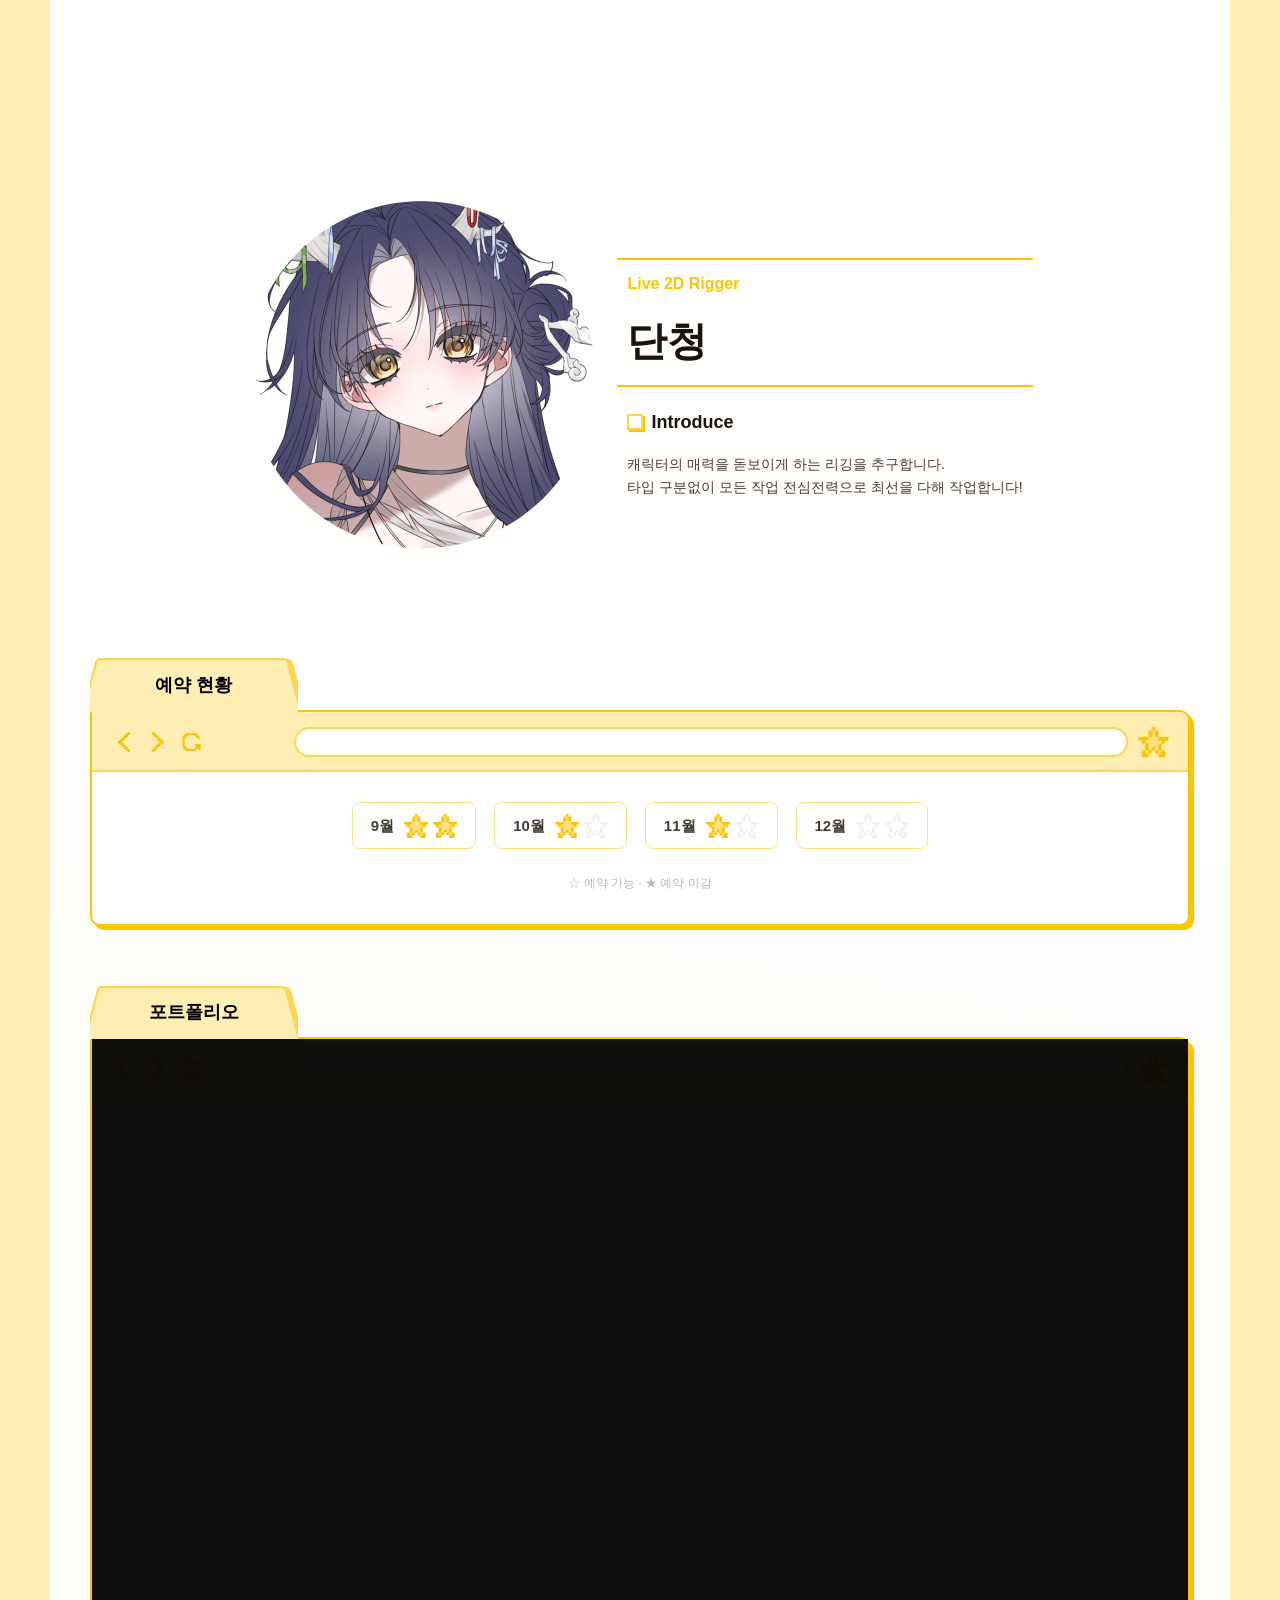
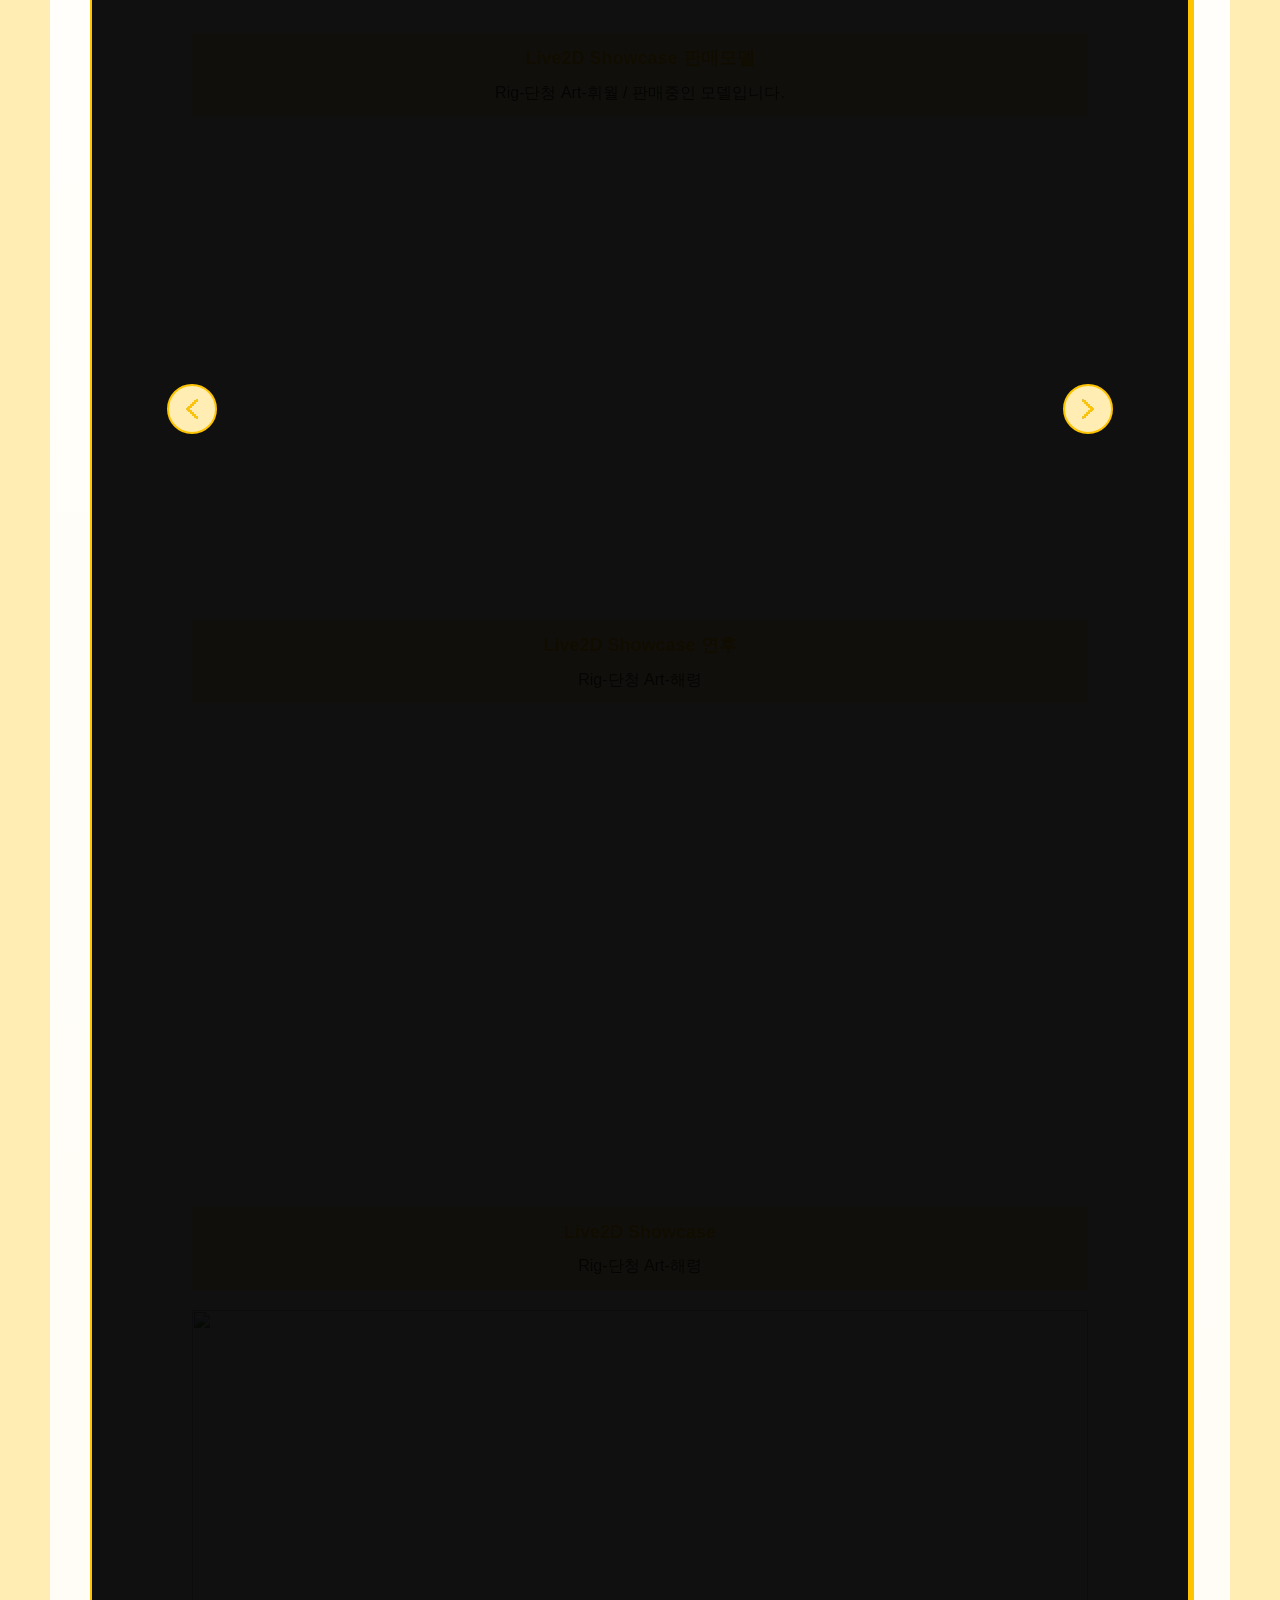
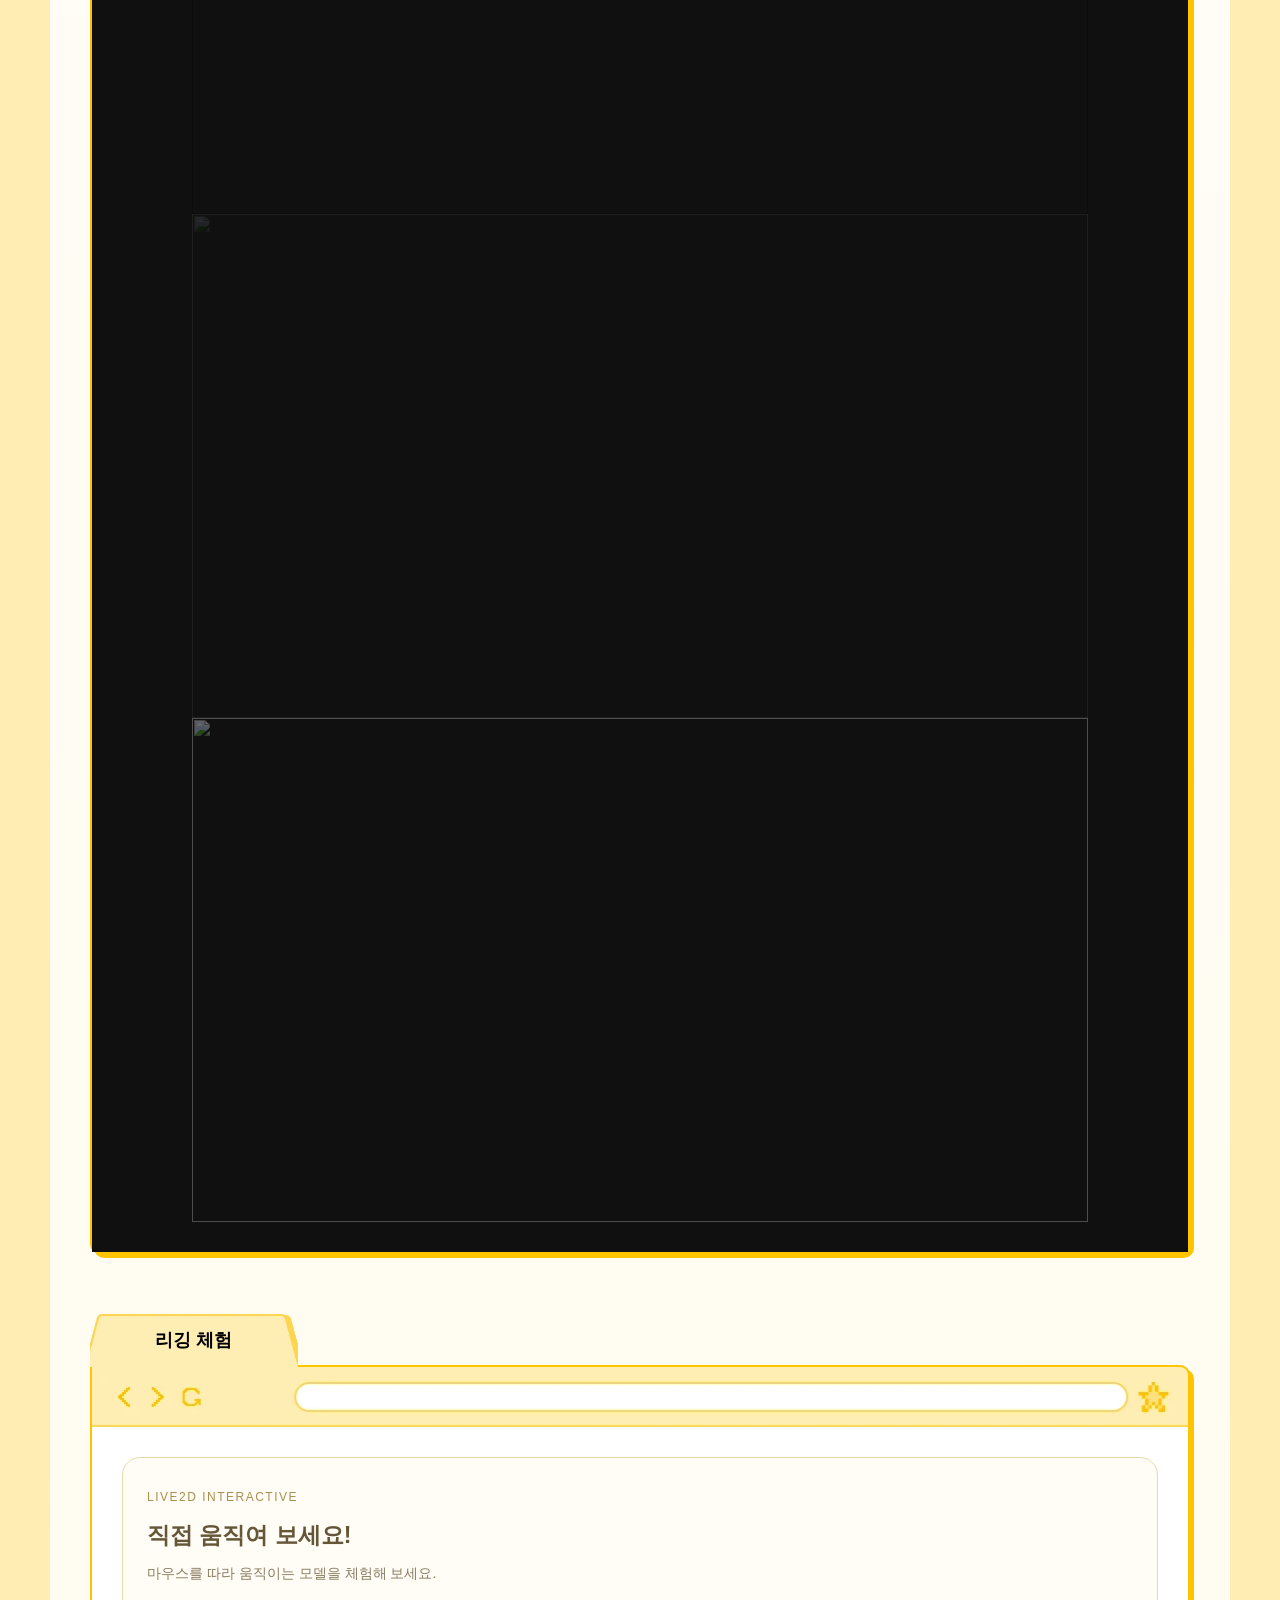
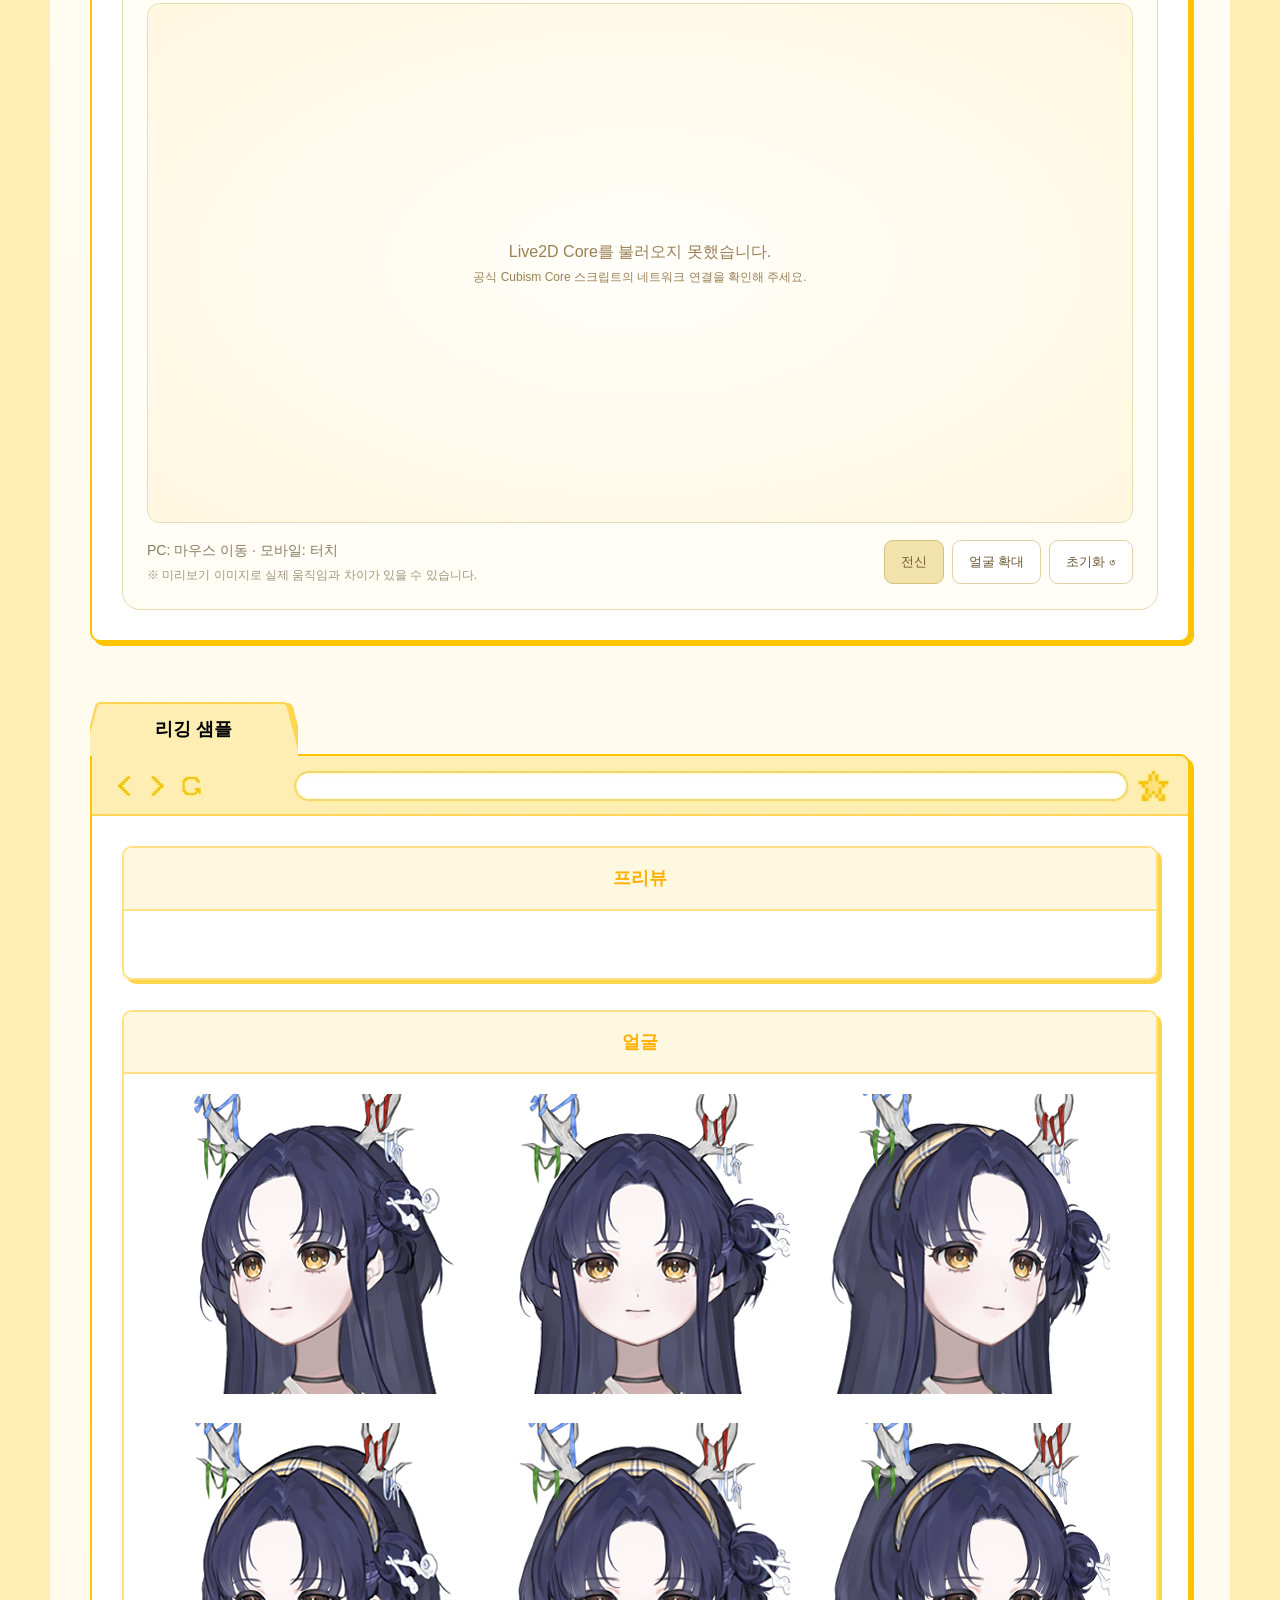
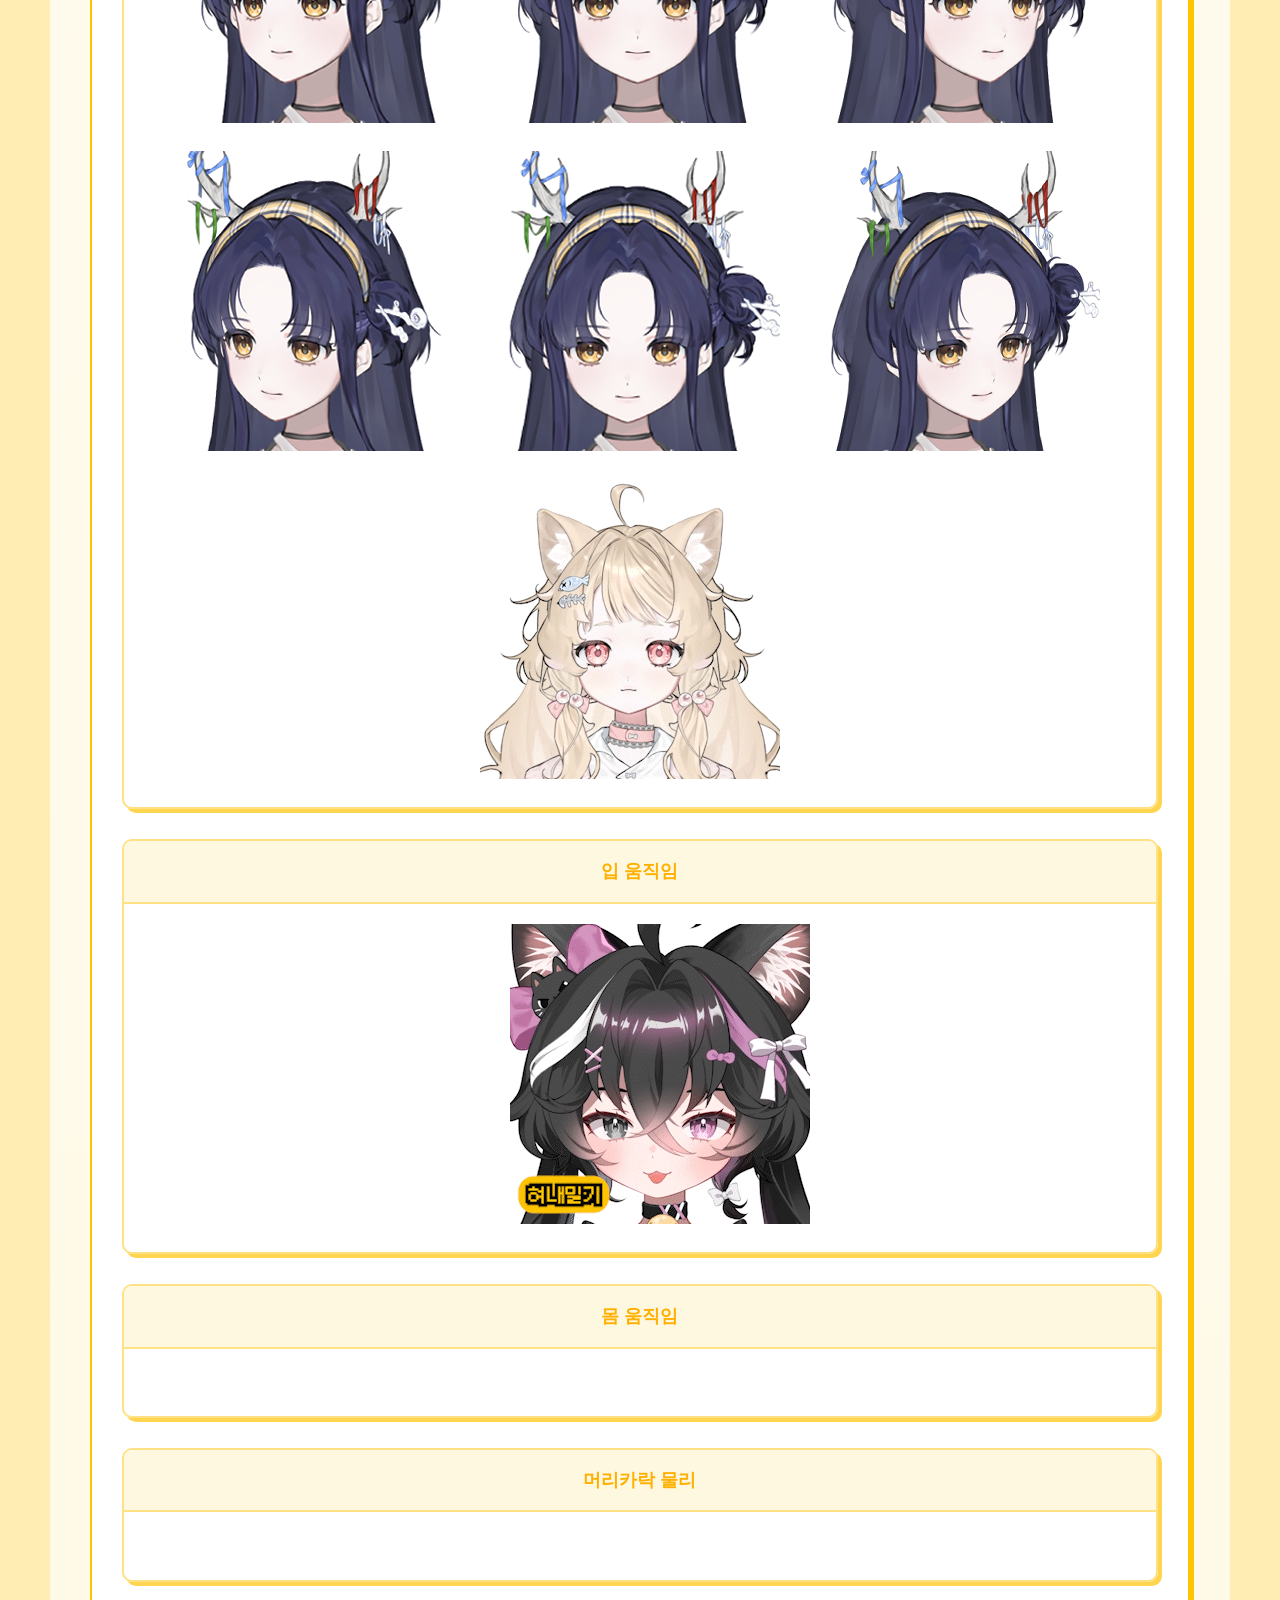
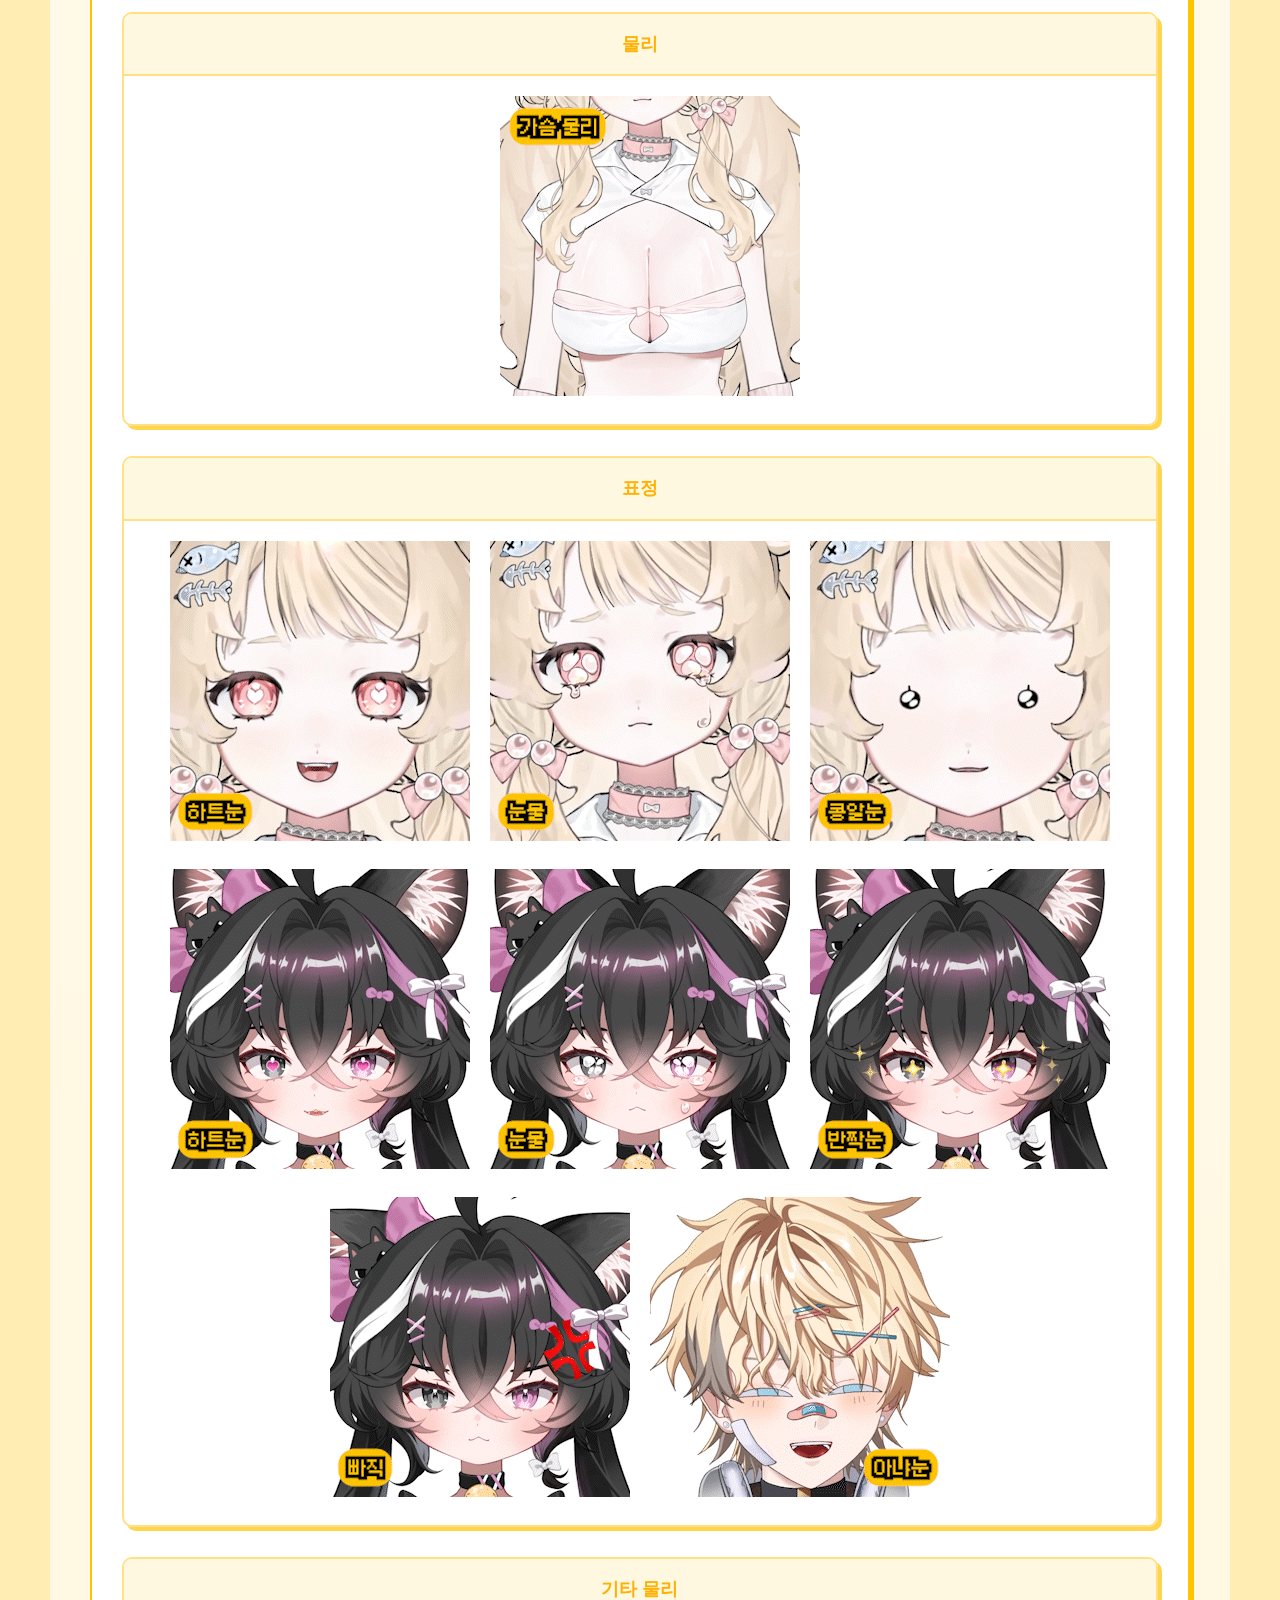
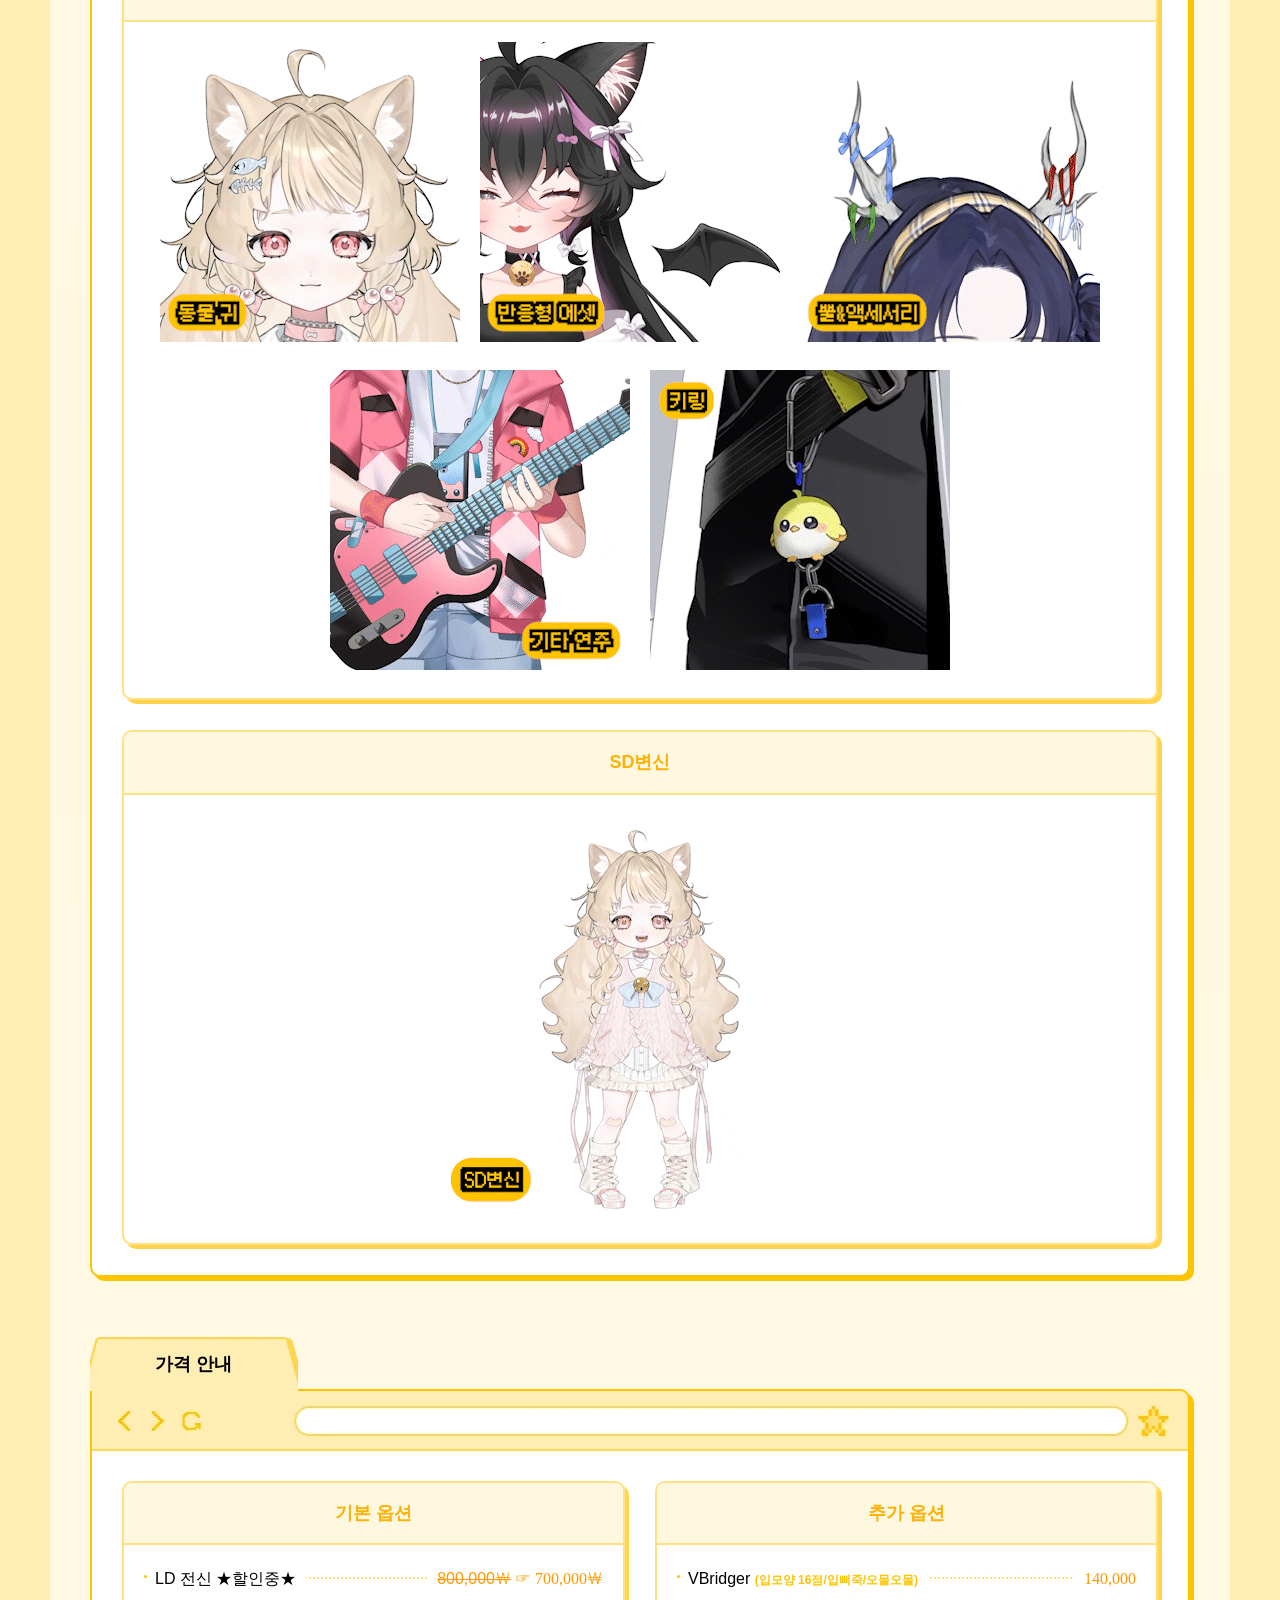
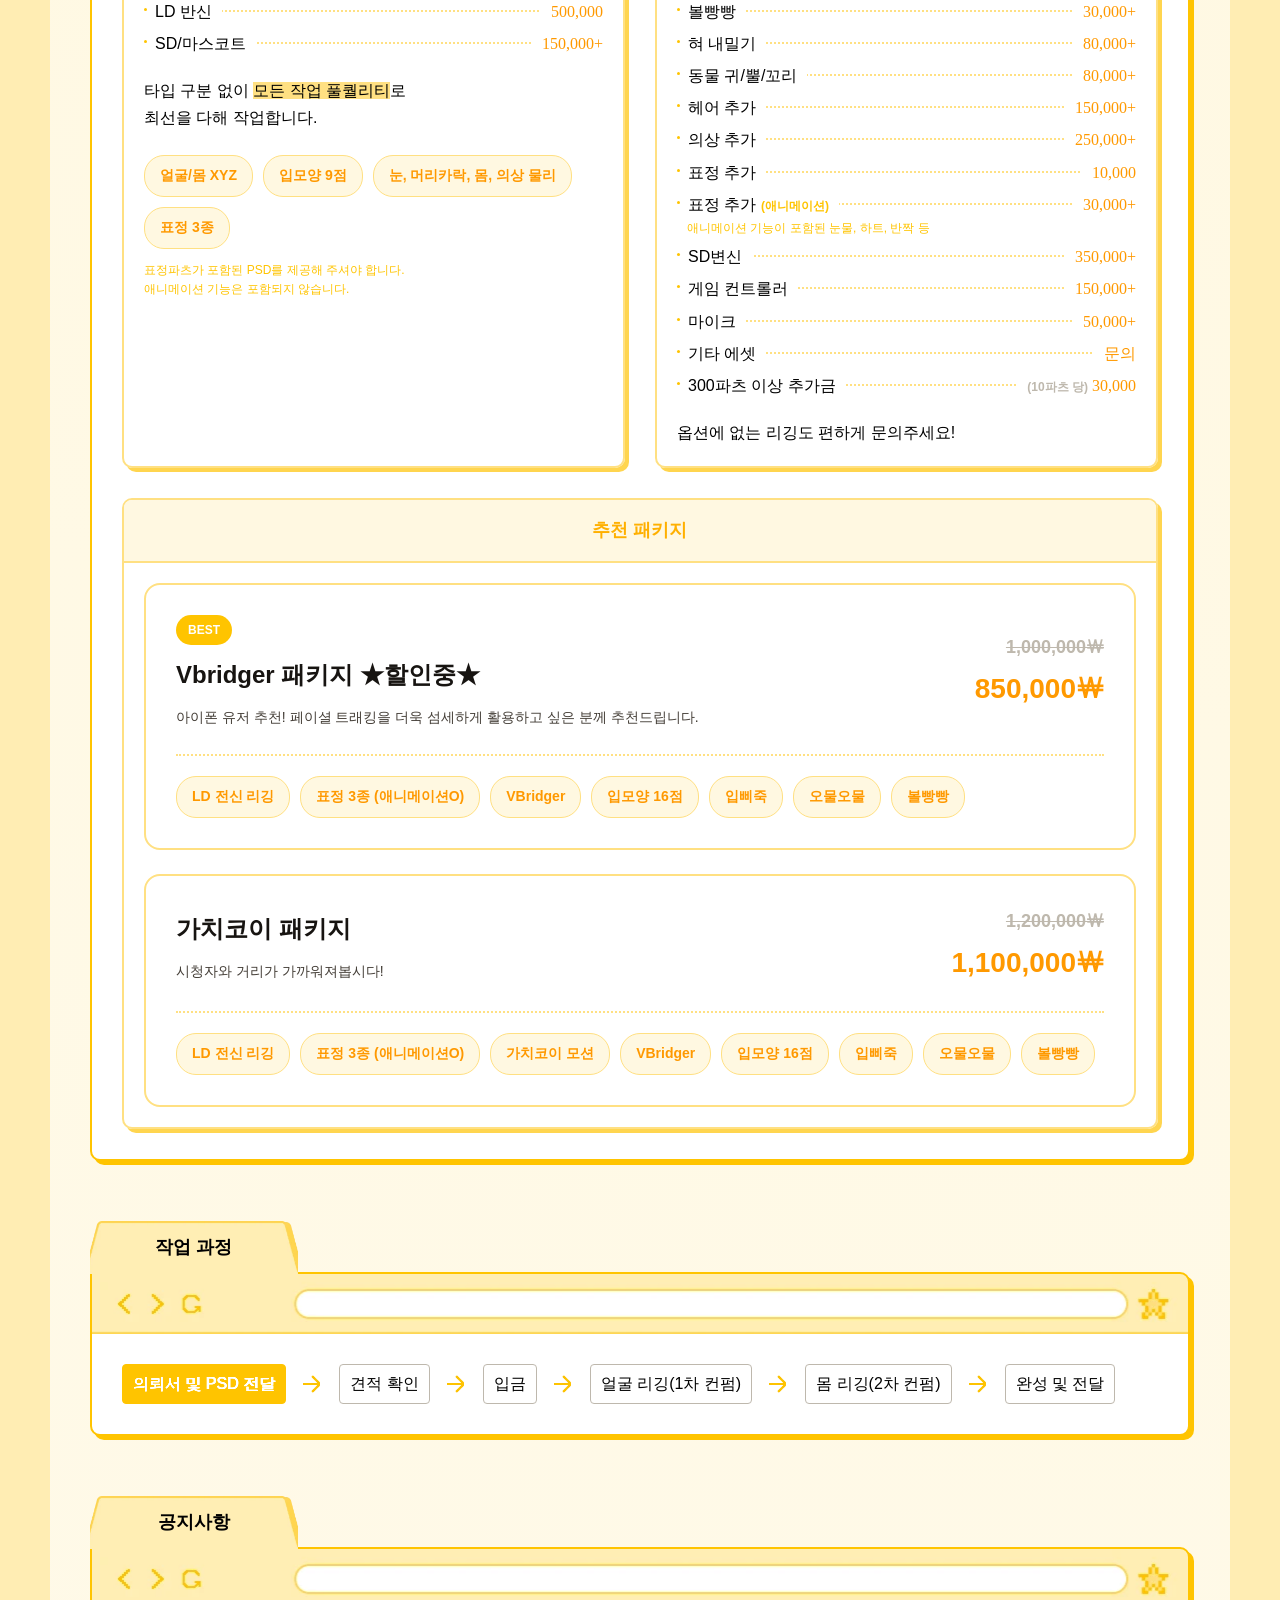
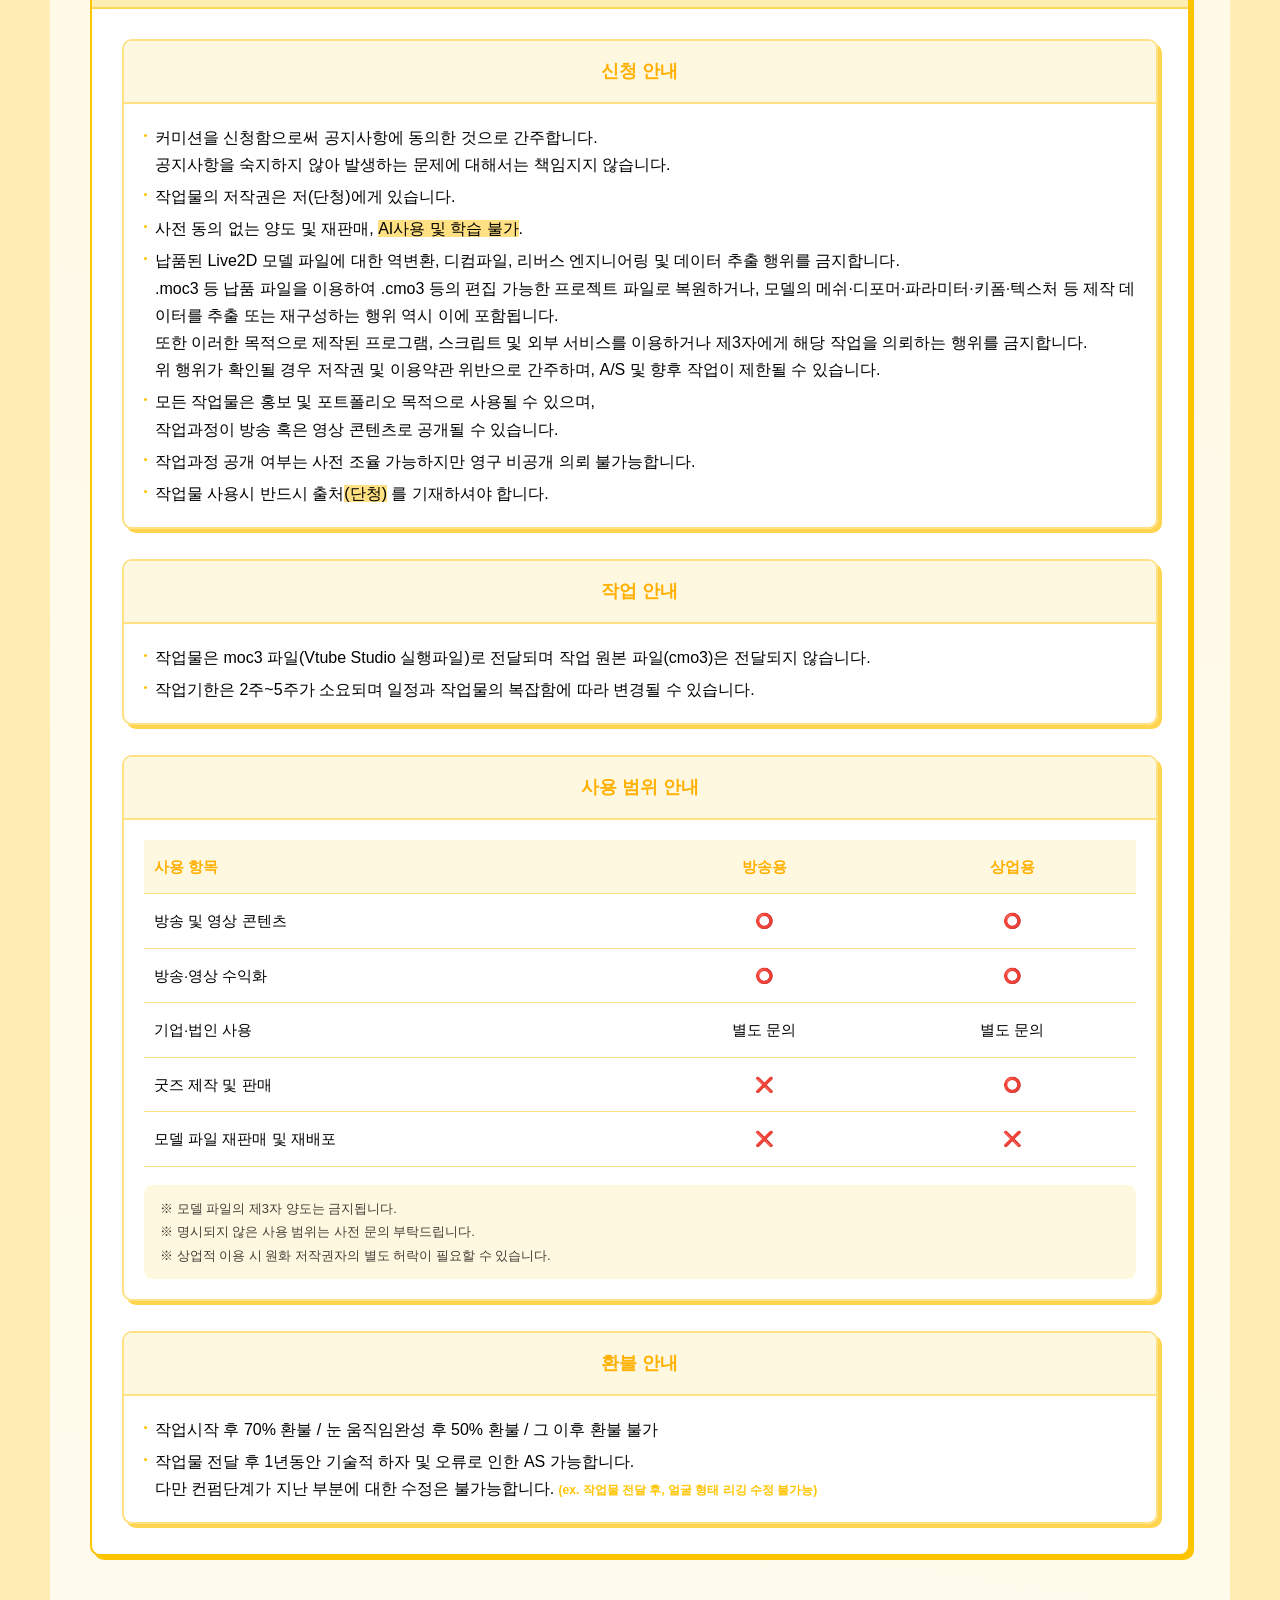
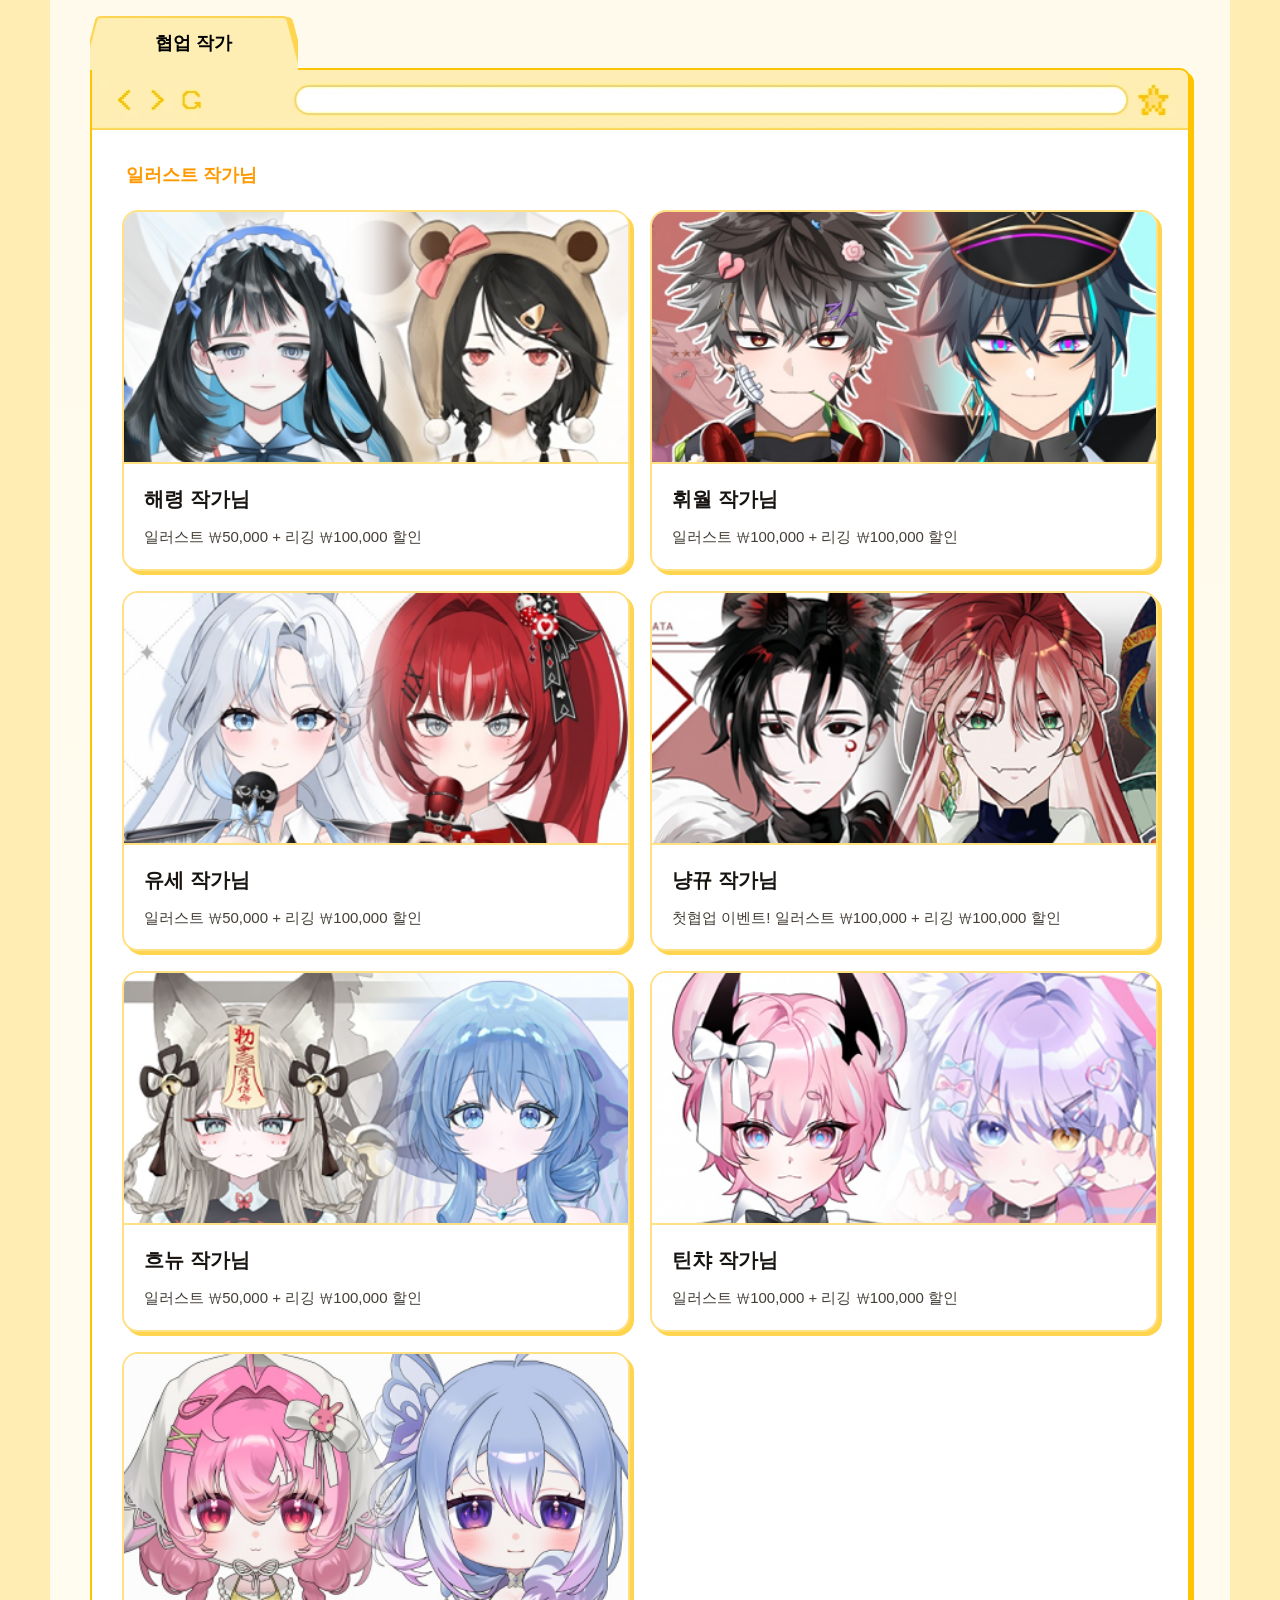
==== index.html @ bf7596fa "Update index.html" ====
<!DOCTYPE html>
<html lang="ko">
    <head>
        <meta charset="UTF-8">
        <meta name="viewport" content="width=device-width, initial-scale=1.0">
        <title>라이브 투디 리거 단청</title>
        <link rel="stylesheet" href="https://cdn.jsdelivr.net/npm/swiper@12/swiper-bundle.min.css" />
        <script src="https://cdn.jsdelivr.net/npm/swiper@12/swiper-bundle.min.js"></script>
        <link rel="stylesheet" href="https://cdn.jsdelivr.net/gh/MonadABXY/mona-font/web/monas.css">
        <style>/* http://meyerweb.com/eric/tools/css/reset/ 
   v2.0 | 20110126
   License: none (public domain)
*/

html, body, div, span, applet, object, iframe,
h1, h2, h3, h4, h5, h6, p, blockquote, pre,
a, abbr, acronym, address, big, cite, code,
del, dfn, em, img, ins, kbd, q, s, samp,
small, strike, strong, sub, sup, tt, var,
b, u, i, center,
dl, dt, dd, ol, ul, li,
fieldset, form, label, legend,
table, caption, tbody, tfoot, thead, tr, th, td,
article, aside, canvas, details, embed, 
figure, figcaption, footer, header, hgroup, 
menu, nav, output, ruby, section, summary,
time, mark, audio, video {
	margin: 0;
	padding: 0;
	border: 0;
	font-size: 100%;
	font: inherit;
	vertical-align: baseline;
}
/* HTML5 display-role reset for older browsers */
article, aside, details, figcaption, figure, 
footer, header, hgroup, menu, nav, section {
	display: block;
}
body {
	line-height: 1;
}
ol, ul {
	list-style: none;
}
blockquote, q {
	quotes: none;
}
blockquote:before, blockquote:after,
q:before, q:after {
	content: '';
	content: none;
}
table {
	border-collapse: collapse;
	border-spacing: 0;
}

a{text-decoration: none; color:initial}
@font-face {
    font-family: 'Suit-R';
    src: url('https://cdn.jsdelivr.net/gh/projectnoonnu/noonfonts_suit@1.0/SUIT-Regular.woff2') format('woff2');
    font-weight: 400;
    font-display: swap;
}
@font-face {
    font-family: 'Suit-B';
    src: url('https://cdn.jsdelivr.net/gh/projectnoonnu/noonfonts_suit@1.0/SUIT-Bold.woff2') format('woff2');
    font-weight: 600;
    font-display: swap;
}

@import url("https://cdn.jsdelivr.net/gh/MonadABXY/mona-font/web/monas.css");


body *{
    box-sizing: border-box;
    font-family: 'SUIT', sans-serif;
    line-height: 1.7;
}

:root{
    --p100: #FFF8E1;
    --p200: #FFEDB3;
    --p300: #FFE082;
    --p400: #FFD54F;
    --p500: #FFC400;
    --p600: #FFB000;
    --p700: #FF9900;
    --p800: #F57F00;
    --p900: #D96A00;
    --g100: #FAF8F4;
    --g200: #F2EFE9;
    --g300: #E0DCD4;
    --g400: #BEB8AD;
    --g500: #948D82;
    --g600: #5F5850;
    --g700: #433D36;
    --g800: #2A2622;
    --g900: #171411;
    --bk:   #000000;

    --font: 'MonaS12';
}





#cha145692{max-width:100%;}

/* 공통 */
.mona{font-family: var(--font), sans-serif;}

body{background: var(--p200);}
#container{width:1180px; max-width:100%; margin: 0 auto; background: linear-gradient(9deg,#FFFCF2 0%,  var(--p100) 40%, #fff 100%); padding: 200px 40px 60px;}

img{max-width:100%}

section{position: relative;}
section .sec_tit{position: relative; width: 208px; padding: 11.5px 0; text-align: center; background:url('./img/sec_tab_bg.webp') no-repeat center top/cover; font-size:18px; font-weight:600; z-index: 2;}
section .sec_con{position: relative; z-index: 1; background:#fff url('./img/sec_tabbar.webp') no-repeat left top/100% auto; border:2px solid var(--p500); border-radius:0 10px 10px 10px;padding: 90px 30px 30px; margin-top: -2px; box-shadow:4px 4px 0 0 var(--p500); display: flex; flex-direction: column; gap:30px}

section + section{margin-top: 60px;}

section .con_wrap{width: 100%; border-radius:10px; border:2px solid var(--p300); box-shadow:4px 4px 0 0 var(--p400); overflow: hidden;}
section .con_wrap .con_tt{padding: 15px 0; border-bottom:2px solid var(--p300); background: var(--p100); text-align: center; font-size:18px; font-weight:600; color:var(--p600)}
section .con_wrap .con{padding: 20px;}

.dot_li li + li{margin-top: 5px;}
.dot_li li .txt{position: relative; padding-left: 11px;}
.dot_li li .txt:after{content:''; position: absolute; left: 0; top: 10px; width: 3px; height: 3px; background: var(--p500); border-radius:50%}
.price_li li{position: relative; display: flex; justify-content: space-between; flex-wrap:wrap;}
.price_li li:before{content:''; position: absolute; left: 0; right: 0; top: 12px; border-top:2px dotted var(--p300); z-index: -1;}
.price_li li p{background: #fff; font-size:16px;}
.price_li li p b{font-size:12px; color:var(--p500); font-weight:600;}
.price_li li p.txt{padding-right: 10px; }
.price_li li p.num{padding-left: 10px; color:var(--p700); font-family:'SUIT-B'}
.price_li li p.num span{color:var(--g400); font-size:12px; font-weight:600}
p a{color:var(--p500); font-weight:600; text-decoration: underline;}
b{color:var(--p500); font-weight:600}
em{background: var(--p300);}
.caption{display: block; width: 100%; padding: 0 10px; font-size:12px; color:var(--p500);}

br.mo{display: none;}

/* 섹션별 */

.profile{display: flex; justify-content: center; align-items: center; gap:20px; }
.profile .txt_sec .info{border:2px solid var(--p500); border-width:2px 0; padding: 10px;}
.profile .txt_sec .info .job{font-size:16px; font-weight:600; color:var(--p500)}
.profile .txt_sec .info .name{font-size:40px; color:var(--g900); font-weight:600; margin-top: 10px;}
.profile .txt_sec .intro{margin-top: 20px; padding: 0 10px;}
.profile .txt_sec .intro .tit{position: relative; padding-left: 24px; font-size:18px; color:var(--g900); font-weight:600}
.profile .txt_sec .intro .tit:before{content:''; position: absolute; left: 0; top: 50%; transform:translateY(-50%); width: 12px; height: 12px; border:2px solid var(--p400); box-shadow: 2px 2px 0 0 var(--p500);}
.profile .txt_sec .intro p{margin-top: 15px; font-size:14px; color:var(--g700)}

.reservation{margin-top: 100px;}

.portfolio .sec_con{padding: 90px 100px 30px; gap:20px}
.portfolio .swiper{width: 100%;}
.portfolio .video{position: relative; width: 100%; height:0; padding-bottom: 56.25%; overflow: hidden;}
.portfolio .video iframe{position: absolute; left: 0; top: 0; width: 100%; height: 100%;}
.portfolio .sl_portfolio{position: relative; overflow: visible;}
.portfolio .sl_portfolio .swiper-slide{width: 100%; display: flex; flex-direction: column;height: auto;}
.portfolio .sl_portfolio .desc{padding: 10px 0; text-align: center; background: var(--p200);}
.portfolio .sl_portfolio .desc .tit{font-size:18px; color:var(--p500); font-weight:600; text-align: center;}
.portfolio .sl_portfolio .desc p{margin-top: 5px; color:var(--g700); text-align: center;}
.portfolio .sl_portfolio .btn{position: absolute; left: -25px; right: -25px; top: 50%; transform:translateY(-50%); display: flex; justify-content: space-between; z-index: 2;}
.portfolio .sl_portfolio .btn button{display: block; width: 50px; height: 50px; border-radius:50%; border:2px solid var(--p500); background: var(--p200) url('./img/arr_next.webp') no-repeat center center; cursor:pointer}
.portfolio .sl_portfolio .btn button.prev{background-image:url('./img/arr_prev.webp')}
.portfolio .sl_portfolio_thumb .swiper-slide .video img{position: absolute; top: 0; left: 0; width: 100%; height: 100%; object-fit: cover;}
.portfolio .sl_portfolio_thumb .swiper-slide:after{content:''; position: absolute; left: 0; top: 0; right: 0; bottom: 0; background: rgba(0,0,0,.6);}
.portfolio .sl_portfolio_thumb .swiper-slide-thumb-active{border:2px solid var(--p600)}
.portfolio .sl_portfolio_thumb .swiper-slide-thumb-active:after{background: none;}
.portfolio .sl_portfolio_thumb .desc{display: none;}

.sample .sample_li{display: flex; justify-content: center; align-items: center; gap:20px; flex-wrap:wrap;}

.price .sec_con{flex-direction: row;}
.price .desc{margin-top: 20px;}
.price .compose{margin-top: 30px;}

.process{}
.process .process_li{display: flex; gap: 20px 53px; flex-wrap:wrap}
.process .process_li li{position: relative; padding: 5px 10px; border:1px solid var(--g400); border-radius:4px; font-size:16px; transition:.3s}
.process .process_li li:before{content:''; position: absolute; left: calc(100% + 18px); top: 50%; transform:translateY(-50%); width: 17px; height: 17px; background:url('./img/arr_line.webp') no-repeat center center/cover}
.process .process_li li:last-child:before{display: none;}
.process .process_li li.on{background: var(--p500); border-color:var(--p500); color:#fff;  text-shadow: 0.3px 0.3px 0 #fff,     -0.3px -0.3px 0 #fff,     0.3px -0.3px 0 #fff,     -0.3px 0.3px 0 #fff;}

.notice b{font-size:12px;}


.request .con_wrap{padding: 40px;}
.request .con_wrap .request_txt{font-size: 18px; color:var(--g700); white-space: pre;}
.request .con_wrap .btn_copy{margin: 50px auto 0; display: flex; justify-content: center; align-items: center; padding: 15px 60px; background: var(--p600); color:#fff; font-size:18px; font-weight:600; border:2px solid var(--p300); border-radius:8px; cursor:pointer}


nav{background: var(--p500); position: fixed; top: 0; left: 0; right: 0; z-index: 5;}
nav .nav_li{display: flex; justify-content: center; gap:40px;}
nav .nav_li li.on button{color:#fff}
nav .nav_li li button{border:none; background: none; font-size:18px; font-weight:600; color:var(--p300); line-height: 60px; cursor:pointer; padding: 0;}

/* =========================================================
   추가 커스텀
   ========================================================= */

/* 가격 안내: 위 2칸 + 아래 추천 패키지 전체폭 */
.price .sec_con{
    flex-wrap:wrap;
}
.price .sec_con > .con_wrap{
    flex:1 1 calc(50% - 15px);
    min-width:0;
}
.price .sec_con > .package_full{
    flex:0 0 100%;
    width:100%;
}

/* 추천 패키지 */
.package_full .package_special{
    padding:30px;
}
.package_head{
    display:flex;
    align-items:center;
    justify-content:space-between;
    gap:30px;
}
.package_info{
    min-width:0;
}
.package_badge{
    display:inline-block;
    padding:5px 12px;
    margin-bottom:10px;
    background:var(--p500);
    color:#fff;
    border-radius:20px;
    font-size:12px;
    font-weight:600;
}
.package_name{
    color:var(--g900);
    font-size:24px;
    font-weight:600;
}
.package_copy{
    margin-top:10px;
    color:var(--g700);
    font-size:14px;
}
.package_price{
    flex-shrink:0;
    text-align:right;
}
.package_price del{
    display:block;
    color:var(--g400);
    font-size:18px;
    font-weight:600;
}
.package_price strong{
    display:block;
    margin-top:3px;
    color:var(--p700);
    font-size:28px;
    font-weight:600;
}
.package_price span{
    display:inline-block;
    margin-top:7px;
    padding:4px 9px;
    background:var(--p300);
    color:var(--p700);
    font-size:12px;
    font-weight:600;
}
.package_tags{
    display:flex;
    gap:10px;
    flex-wrap:wrap;
    margin-top:24px;
    padding-top:20px;
    border-top:2px dotted var(--p300);
}
.package_tags li{
    padding:8px 15px;
    border:1px solid var(--p300);
    border-radius:20px;
    background:var(--p100);
    color:var(--p700);
    font-size:14px;
    font-weight:600;
}

/* LD 전신 오픈 할인 */
.price_li li.fullbody_sale{
    align-items:center;
}
.price_li li.fullbody_sale:before{
    top:50%;
}
.fullbody_sale_price{
    position:relative;
    z-index:1;
    display:flex;
    align-items:center;
    gap:10px;
    padding-left:10px;
    background:#fff;
}
.fullbody_sale_price del,
.fullbody_sale_price strong{
    font-size:16px;
    font-family:'SUIT-B';
    font-weight:normal;
}
.fullbody_sale_price del{
    color:var(--g400);
}
.fullbody_sale_price strong{
    color:var(--p700);
}
.fullbody_sale_badge{
    display:inline-block;
    margin-left:6px;
    padding:4px 9px;
    background:var(--p300);
    color:var(--p700);
    font-size:12px;
    font-weight:600;
    line-height:1.2;
    vertical-align:middle;
}

/* 기본 옵션 구성 태그 */
.base_tags{
    display:flex;
    flex-wrap:wrap;
    gap:10px;
    margin-top:24px;
}
.base_tags li{
    padding:8px 15px;
    border:1px solid var(--p300);
    border-radius:20px;
    background:var(--p100);
    color:var(--p700);
    font-size:14px;
    font-weight:600;
}
.base_caption{
    margin-top:12px;
    color:var(--p500);
    font-size:12px;
    line-height:1.6;
}

/* 예약 현황 */
.reservation .sec_con{
    align-items:center;
    justify-content:center;
    gap:24px;
}

/* 월별 예약 슬롯 */
.reserve_slots{
    display:flex;
    justify-content:center;
    gap:18px;
    flex-wrap:wrap;
}
.reserve_slots li{
    display:flex;
    align-items:center;
    gap:10px;
    padding:10px 18px;
    border:1px solid var(--p300);
    border-radius:8px;
    background:#fff;
}
.reserve_slots .month{
    color:var(--g700);
    font-size:15px;
    font-weight:600;
}
.reserve_slots .star_wrap{
    display:flex;
    gap:5px;
}
.reserve_slots .star{
    display:block;
    width:24px;
    height:24px;
    background:url('./img/star.webp') no-repeat center center/cover;
}
.reserve_slots .star.fill{
    background-image:url('./img/star_fill.webp');
}
.reserve_caption{
    color:var(--g400);
    font-size:12px;
    text-align:center;
}
.reserve_simple{
    width:100%;
    display:flex;
    justify-content:center;
    align-items:center;
}
.reserve_period{
    box-sizing:border-box;
    width:70%;
    margin:0 auto;
    padding:16px 20px;
    text-align:center;
    border:1px solid var(--p300);
    border-radius:8px;
    background:var(--p100);
    color:var(--g700);
    font-size:15px;
    font-weight:600;
}

/* 협업 작가: 2열 배너 카드 */
.partner .sec_con{
    gap:20px;
}
.partner_intro{
    padding:0 4px;
}
.partner_intro h4{
    color:var(--p700);
    font-size:18px;
    font-weight:600;
}
.partner_card_grid{
    display:grid;
    grid-template-columns:repeat(2,minmax(0,1fr));
    gap:20px;
}
.partner_card{
    overflow:hidden;
    border:2px solid var(--p300);
    border-radius:16px;
    background:#fff;
    box-shadow:4px 4px 0 0 var(--p400);
}
.partner_card a{
    display:block;
    width:100%;
    height:100%;
    color:inherit;
    text-decoration:none;
}
.partner_banner{
    width:100%;
    aspect-ratio:2 / 1;
    overflow:hidden;
    background:var(--p100);
    border-bottom:2px solid var(--p300);
}
.partner_banner img{
    width:100%;
    height:100%;
    object-fit:cover;
}
.partner_card_body{
    padding:18px 20px 20px;
}
.partner_name{
    margin-bottom:10px;
    color:var(--g900);
    font-size:20px;
    font-weight:600;
}
.partner_card_body p:not(.partner_name){
    margin-top:4px;
    color:var(--g700);
    font-size:15px;
    line-height:1.5;
}


@media(max-width:780px){
    body{background: #fff}
    #container{padding: 32.769vw 3.846vw 12.256vw;}

    section .sec_tit{width: 31.795vw; padding: 3.179vw 0; background:url('./img/sec_tab_bg_m.webp') no-repeat center bottom/100% auto; font-size:3.177vw; }
    section .sec_con{background:#fff url('./img/sec_tabbar_m.webp') no-repeat left top/100% auto; border:1px solid var(--p500); border-radius:0 2.564vw 2.564vw 2.564vw;padding: 18.41vw 2.564vw 3.564vw; margin-top: -0.256vw; box-shadow:0.769vw 0.769vw 0 0 var(--p500); gap:7.128vw}
    
    section + section{margin-top: 10.256vw;}

    section .con_wrap{width: 100%; border-radius:2.564vw; border:1px solid var(--p300); box-shadow:0.513vw 0.513vw 0 0 var(--p400); overflow: hidden;}
    section .con_wrap .con_tt{padding: 4.051vw 0; border-bottom:1px solid var(--p300); background: var(--p100); text-align: center; font-size:3.577vw; font-weight:600; color:var(--p600)}
    section .con_wrap .con{padding: 4.564vw 2.564vw ;}

    .dot_li li + li{margin-top: 2.551vw;}
    .dot_li li .txt{position: relative; padding-left: 2.821vw; font-size:3.077vw;}
    .dot_li li .txt:after{top: 1.282vw; width: 0.769vw; height: 0.769vw; }
    .price_li li:before{top: 1.538vw;}
    .price_li li p{font-size:3.077vw;}
    .price_li li p b{font-size:2.564vw; }
    .price_li li p.txt{padding-right: 2.564vw; }
    .price_li li p.num{padding-left: 2.564vw; }
    .price_li li p.num span{font-size:2.051vw;}
    .caption{padding: 0 2.564vw; font-size:2.564vw;}

    br.mo{display: block;}


        
    /* 섹션별 */

    .profile{flex-direction: column; gap:5.128vw; }
    .profile .sec_con{padding: 16.41vw 0 7.692vw;}
    .profile .txt_sec .info{padding: 2.564vw 0; text-align: center;}
    .profile .txt_sec .info .job{font-size:4.103vw; font-weight:600; color:var(--p500)}
    .profile .txt_sec .info .name{font-size:7.692vw; color:var(--g900); font-weight:600; margin-top: 2.564vw;}
    .profile .txt_sec .intro{margin-top: 3.846vw; display: flex; flex-direction: column;align-items: center;}
    .profile .txt_sec .intro .tit{padding-left: 4.872vw; font-size:3.077vw; text-align: center; display: inline-block;}
    .profile .txt_sec .intro .tit:before{width: 2.308vw; height: 2.308vw; border-width:1px; box-shadow:2px 2px 0 0 var(--p500)}
    .profile .txt_sec .intro p{margin-top: 15px; font-size:14px; color:var(--g700)}

    .reservation{margin-top: 15.385vw; }
    .reservation .sec_con{padding-bottom: 7.692vw;}

    .portfolio .sec_con{padding: 16.41vw 2.564vw 2.564vw; gap:2.564vw}
    .portfolio .sl_portfolio .desc{padding: 2.051vw 0;}
    .portfolio .sl_portfolio .desc .tit{font-size:3.077vw;}
    .portfolio .sl_portfolio .desc p{margin-top: 1.282vw; font-size:2.821vw}
    .portfolio .sl_portfolio .btn{left: -1.538vw; right: -1.538vw;}
    .portfolio .sl_portfolio .btn button{display: block; width: 6.41vw; height: 6.41vw; border:1px solid var(--p500); background: var(--p200) url('./img/arr_mo_next.webp') no-repeat center center/ 4.615vw auto; cursor:pointer}
    .portfolio .sl_portfolio .btn button.prev{background-image:url('./img/arr_mo_prev.webp')}
    .portfolio .sl_portfolio_thumb .swiper-slide-thumb-active{border:1px solid var(--p600)}
    

    .sample .sample_li{gap:5%}
    .sample .sample_li li{width: 100%;}
    .sample .face .sample_li li{width: 30%;}

    .price .sec_con{flex-direction: column;}
    .price .desc{margin-top: 3.846vw; font-size:3.077vw; padding: 0 2.564vw;}
    .price .compose{margin-top: 5.128vw;}

    .process{}
    .process .process_li{display: flex; gap: 2.564vw 7.179vw;}
    .process .process_li li{position: relative; padding: 1.282vw 2.564vw; border-radius:1.026vw; font-size:3.077vw;}
    .process .process_li li:before{content:''; position: absolute; left: calc(100% + 2.564vw); top: 50%; transform:translateY(-50%); width: 2.564vw; height: 2.564vw; background:url('./img/arr_line.webp') no-repeat center center/cover}
    .process .process_li li:last-child:before{display: none;}
    .process .process_li li.on{background: var(--p500); border-color:var(--p500); color:#fff;  text-shadow: 0.3px 0.3px 0 #fff,     -0.3px -0.3px 0 #fff,     0.3px -0.3px 0 #fff,     -0.3px 0.3px 0 #fff;}

    .notice b{font-size:2.564vw;}

    .request .con_wrap{padding: 3.846vw;}
    .request .con_wrap .request_txt{font-size: 2.821vw;}
    .request .con_wrap .btn_copy{margin: 5.128vw auto 0; display: flex; justify-content: center; align-items: center; padding: 2.051vw 5.128vw; background: var(--p600); color:#fff; font-size:3.077vw; font-weight:600; border:1px solid var(--p300); border-radius:8px; cursor:pointer}

    nav{padding-bottom: 2.564vw;}
    nav .nav_li{display: flex; justify-content: center; gap:2.564vw;}
    nav .nav_li li button{font-size:3.077vw; line-height: 12.308vw;}


    /* 추가 커스텀 - 모바일 */
    .price .sec_con > .con_wrap,
    .price .sec_con > .package_full{
        flex:0 0 100%;
        width:100%;
    }

    .package_full .package_special{
        padding:5.128vw 3.846vw;
    }
    .package_head{
        align-items:flex-start;
        flex-direction:column;
        gap:4.103vw;
    }
    .package_badge{
        padding:1.026vw 2.564vw;
        margin-bottom:2.051vw;
        font-size:2.564vw;
    }
    .package_name{
        font-size:4.615vw;
    }
    .package_copy{
        margin-top:2.051vw;
        font-size:3.077vw;
        line-height:1.6;
    }
    .package_price{
        width:100%;
        text-align:left;
    }
    .package_price del{
        font-size:3.333vw;
    }
    .package_price strong{
        font-size:5.641vw;
    }
    .package_price span{
        margin-top:1.538vw;
        padding:1.026vw 2.051vw;
        font-size:2.564vw;
    }
    .package_tags{
        gap:2.051vw;
        margin-top:4.615vw;
        padding-top:3.846vw;
    }
    .package_tags li{
        padding:1.538vw 3.077vw;
        font-size:3.077vw;
    }

    .fullbody_sale_price{
        gap:1.538vw;
        padding-left:2.564vw;
    }
    .fullbody_sale_price del,
    .fullbody_sale_price strong{
        font-size:3.077vw;
    }
    .fullbody_sale_badge{
        margin-left:1.026vw;
        padding:1.026vw 2.051vw;
        font-size:2.564vw;
    }

    .base_tags{
        gap:2.051vw;
        margin-top:4.615vw;
    }
    .base_tags li{
        padding:1.538vw 3.077vw;
        font-size:3.077vw;
    }
    .base_caption{
        margin-top:2.564vw;
        font-size:2.564vw;
    }

    .reserve_period{
        width:90%;
        padding:3.077vw 3.846vw;
        border-radius:2.051vw;
        font-size:3.077vw;
    }

    .reservation .sec_con{
        gap:4.103vw;
    }
    .reserve_slots{
        width:90%;
        gap:2.051vw;
    }
    .reserve_slots li{
    box-sizing:border-box;
    flex:0 0 calc(50% - 1.026vw);
    justify-content:center;
    gap:1.538vw;
    padding:2.051vw 2.564vw;
    border-radius:2.051vw;
    }
    .reserve_slots .month{
        font-size:3.077vw;
    }
    .reserve_slots .star_wrap{
        gap:1.026vw;
    }
    .reserve_slots .star{
        width:4.103vw;
        height:4.103vw;
    }
    .reserve_caption{
        font-size:2.564vw;
    }

    .partner_intro h4{
        font-size:3.846vw;
    }
    .partner_card_grid{
        grid-template-columns:1fr;
        gap:4.103vw;
    }
    .partner_card{
        border-width:1px;
        border-radius:3.077vw;
        box-shadow:0.769vw 0.769vw 0 0 var(--p400);
    }
    .partner_banner{
        border-bottom-width:1px;
    }
    .partner_card_body{
        padding:4.103vw;
    }
    .partner_name{
        margin-bottom:2.051vw;
        font-size:4.103vw;
    }
    .partner_card_body p:not(.partner_name){
        margin-top:1.026vw;
        font-size:3.077vw;
    }
}

/* 사용 범위 안내 */
.notice .usage_table {
    width: 100%;
    table-layout: fixed;
    border-collapse: collapse;
    font-size: 15px;
    line-height: 1.6;
}
.notice .usage_table th,
.notice .usage_table td {
    padding: 14px 10px;
    border-bottom: 1px solid var(--p300);
    text-align: center;
    vertical-align: middle;
    word-break: keep-all;
}
.notice .usage_table th {
    background: var(--p100);
    color: var(--p600);
    font-weight: 600;
}
.notice .usage_table th:first-child,
.notice .usage_table td:first-child {
    width: 50%;
    text-align: left;
}
.notice .usage_table th:nth-child(2),
.notice .usage_table td:nth-child(2),
.notice .usage_table th:nth-child(3),
.notice .usage_table td:nth-child(3) { width: 25%; }
.notice .usage_notice {
    margin-top: 18px;
    padding: 12px 16px;
    background: var(--p100);
    border-radius: 8px;
    color: var(--g700);
    font-size: 13px;
    line-height: 1.8;
}
@media (max-width: 780px) {
    .notice .usage_table { font-size: 3.077vw; }
    .notice .usage_table th,
    .notice .usage_table td { padding: 2.564vw 1.282vw; }
    .notice .usage_notice { font-size: 2.564vw; padding: 3.077vw; }
}
</style>

<style>.live-demo .ld-card{background:#fffdf5;border:1px solid #e8d9ab;border-radius:18px;padding:24px;color:#665638}.ld-head{margin-bottom:18px}.ld-eyebrow{font-size:12px;color:#aa8e50;letter-spacing:1.5px}.ld-head h4{font-size:23px;font-weight:700;margin:7px 0}.ld-head p,.ld-bottom p{color:#897c61;font-size:14px;line-height:1.6}.ld-stage{height:520px;position:relative;overflow:hidden;border:1px solid #e9ddb7;border-radius:13px;background:radial-gradient(ellipse at center,#fffefa,#fff7df);touch-action:none}.ld-stage canvas{display:block;width:100%;height:100%}.ld-msg{position:absolute;inset:0;display:flex;align-items:center;justify-content:center;text-align:center;padding:25px;flex-direction:column;color:#9b8055;line-height:1.8}.ld-msg small{font-size:12px}.ld-bottom{display:flex;align-items:center;justify-content:space-between;gap:12px;margin-top:16px;flex-wrap:wrap}.ld-buttons{display:flex;gap:8px}.ld-buttons button{cursor:pointer;background:#fff;border:1px solid #e1d1a5;border-radius:9px;padding:10px 16px;color:#6e5a34;font:inherit;font-size:13px}.ld-buttons button.on,.ld-buttons button:hover{background:#f2e3ad;border-color:#d8bf7c}@media(max-width:700px){.live-demo .ld-card{padding:14px}.ld-head h4{font-size:19px}.ld-stage{height:420px}.ld-bottom{justify-content:center;text-align:center}.ld-buttons{width:100%;display:grid;grid-template-columns:repeat(3,1fr)}.ld-buttons button{padding:10px 3px}} .live-demo .ld-disclaimer{margin-top:12px;color:#a2967d;font-size:12px;text-align:center;line-height:1.6}</style><style>
/* 체험존 하단: 안내 왼쪽, 버튼 오른쪽 */
.live-demo .ld-bottom{display:flex;align-items:center;justify-content:space-between;gap:16px;flex-wrap:wrap}
.live-demo .ld-info{flex:1 1 270px;min-width:0;text-align:left}
.live-demo .ld-info p{text-align:left}
.live-demo .ld-info .ld-disclaimer{margin-top:5px;color:#a2967d;font-size:12px;line-height:1.6;text-align:left}
.live-demo .ld-buttons{flex:0 0 auto;display:flex;gap:8px;margin-left:auto;width:auto}
@media(max-width:700px){.live-demo .ld-bottom{align-items:flex-end;gap:10px}.live-demo .ld-info{flex:1 1 100%;text-align:left}.live-demo .ld-buttons{width:auto;display:flex;margin-left:auto}.live-demo .ld-buttons button{padding:9px 11px}}
</style></head>
    <body>
        <div id="container">

            <!-- 프로필 -->
            <div class="profile">
                <div class="img_sec">
                    <img src="./img/pf_icon.png" alt="단청">
                </div>
                <div class="txt_sec">
                    <div class="info">
                        <h2 class="job mona">Live 2D Rigger</h2>
                        <h1 class="name mona">단청</h1>
                    </div>
                    <div class="intro">
                        <h3 class="tit mona">Introduce</h3>
                        <p>캐릭터의 매력을 돋보이게 하는 리깅을 추구합니다.
                        <br>타입 구분없이 모든 작업 전심전력으로 최선을 다해 작업합니다!</p>
                    </div>
                </div>
            </div>
            <!-- // 프로필 -->
            

<!-- 예약 현황 -->
<section class="reservation">
    <h3 class="sec_tit mona">예약 현황</h3>

    <div class="sec_con">

        <ul class="reserve_slots">
            <!--
                마감 : <span class="star fill"></span>
                빈 슬롯 : <span class="star"></span>
            -->

            <li>
                <p class="month mona">9월</p>
                <div class="star_wrap">
                    <span class="star fill"></span>
                    <span class="star fill"></span>
                </div>
            </li>

            <li>
                <p class="month mona">10월</p>
                <div class="star_wrap">
                    <span class="star fill"></span>
                    <span class="star"></span>
                </div>
            </li>

            <li>
                <p class="month mona">11월</p>
                <div class="star_wrap">
                    <span class="star fill"></span>
                    <span class="star"></span>
                </div>
            </li>

            <li>
                <p class="month mona">12월</p>
                <div class="star_wrap">
                    <span class="star"></span>
                    <span class="star"></span>
                </div>
            </li>
        </ul>

        <p class="reserve_caption">
            ☆ 예약 가능 · ★ 예약 마감
        </p>
    </div>
</section>
<!-- // 예약 현황 -->

            <!-- 포트폴리오 현황 -->
            <section class="portfolio nav_sec" id="portfolio">
                <h3 class="sec_tit mona">포트폴리오</h3>
                <div class="sec_con">

                    <!-- 포트폴리오 큰 슬라이드 -->
                    <div class="swiper sl_portfolio">
                        <ul class="swiper-wrapper">

                            <!-- 
                            유투브 영상 url의 v= 이후에 나오는 텍스트가 영상의 고유 id 값입니다.
                            
                            ex) https://www.youtube.com/watch?v=Kal4pauop5U&list=RDKal4pauop5U&start_radio=1

                            위 영상을 예로 들면 & 뒤는 다 지우고 v= 바로 뒤의 단어인 Kal4pauop5U 값이 영상의 id 값.
                            data-code ="영상 id값 넣으면 썸네일과 영상슬라이드에 자동 추가됩니다."
                            

                            <li class="swiper-slide">
                                <div class="video" data-code="영상 id값">
                                    
                                </div>
                                <div class="desc">
                                    <h4 class="tit mona">
                                        유투브 정보 타이틀
                                    </h4>
                                    <p>
                                        설명내용
                                    </p>
                                </div>
                            </li>

                            
                            -->
                            <!-- 슬라이드 항목-->
                            <li class="swiper-slide">
                                <div class="video" data-code="LkKd__ZioBg">
                                    
                                </div>
                                <div class="desc">
                                    <h4 class="tit mona">Live2D Showcase 판매모델</h4>
                                    <p>Rig-단청 Art-휘월 /  판매중인 모델입니다. </p>
                                </div>
                            </li>

                            
                            <!-- 슬라이드 항목-->
                            <li class="swiper-slide">
                                <div class="video" data-code="GEZ_9nzO6Mo">
                                    
                                </div>
                                <div class="desc">
                                    <h4 class="tit mona">Live2D Showcase 연후</h4>
                                    <p>Rig-단청 Art-해령</p>
                                </div>
                            </li>

                            
                            <!-- 슬라이드 항목-->
                            <li class="swiper-slide">
                                <div class="video" data-code="iPHRPsShmq4">
                                    
                                </div>
                                <div class="desc">
                                    <h4 class="tit mona">Live2D Showcase</h4>
                                    <p>Rig-단청 Art-해령</p>
                                </div>
                            </li>

                            
                            <!-- //슬라이드 항목 -->

                        </ul>
                        <div class="btn">
                            <button class="prev"></button>
                            <button class="next"></button>
                        </div>
                    </div>

                    <!-- 포트폴리오 페이징 슬라이드 -->
                    <div class="swiper sl_portfolio_thumb">
                        <ul class="swiper-wrapper">
                        </ul>
                    </div>
                   
                </div>
            </section>
            <!-- // 포트폴리오 현황 -->

            <section class="live-demo" id="live-demo"><h3 class="sec_tit mona">리깅 체험</h3><div class="sec_con"><div class="ld-card"><div class="ld-head"><span class="ld-eyebrow mona">LIVE2D INTERACTIVE</span><h4 class="mona">직접 움직여 보세요!</h4><p>마우스를 따라 움직이는 모델을 체험해 보세요.</p></div><div id="ld-stage" class="ld-stage"><div id="ld-msg" class="ld-msg">모델을 불러오는 중...</div></div><div class="ld-bottom"><div class="ld-info"><p>PC: 마우스 이동 · 모바일: 터치</p><p class="ld-disclaimer">※ 미리보기 이미지로 실제 움직임과 차이가 있을 수 있습니다.</p></div><div class="ld-buttons"><button type="button" data-ld-view="full" class="on">전신</button><button type="button" data-ld-view="face">얼굴 확대</button><button type="button" id="ld-reset">초기화 ↺</button></div></div></div></div></section>
<!-- 리깅 샘플 -->
            <section class="sample nav_sec" id="sample">
                <h3 class="sec_tit mona">리깅 샘플</h3>
                <div class="sec_con">

                    <!-- 
                    
                    샘플 단위
                    최적 사이즈 : 326px * 326px

                    <div class="con_wrap">
                        <h3 class="con_tt mona"> 리깅 단위 </h3>
                        <ul class="con sample_li">
                            <li><img src="./img/이미지 명.확장자" alt=""></li>
                            <li><img src="./img/이미지 명.확장자" alt=""></li>
                            <li><img src="./img/이미지 명.확장자" alt=""></li>
                        </ul>
                    </div>
                    
                    -->

                    <!-- 샘플 단위 : 프리뷰 -->
                    <div class="con_wrap">
                        <h3 class="con_tt mona">프리뷰</h3>
                        <ul class="con sample_li">
                            <li><img src="./img/preview_01.gif" alt=""></li>
                            <li><img src="./img/preview_02.gif" alt=""></li>
                            <li><img src="./img/preview_03.gif" alt=""></li>
                        </ul>
                    </div>
                    <!-- // 샘플 단위 : 프리뷰 -->

                    <!-- 샘플 단위 -->
                    <div class="con_wrap face">
                        <h3 class="con_tt mona">얼굴</h3>
                        <ul class="con sample_li">
                            <li><img src="./img/sp_01.png" alt=""></li>
                            <li><img src="./img/sp_02.png" alt=""></li>
                            <li><img src="./img/sp_03.png" alt=""></li>
                            <li><img src="./img/sp_04.png" alt=""></li>
                            <li><img src="./img/sp_05.png" alt=""></li>
                            <li><img src="./img/sp_06.png" alt=""></li>
                            <li><img src="./img/sp_07.png" alt=""></li>
                            <li><img src="./img/sp_08.png" alt=""></li>
                            <li><img src="./img/sp_09.png" alt=""></li>
                            <li><img src="./img/sp_headX01.gif" alt=""></li>
                            <li><img src="./img/sp_headY01.gif" alt=""></li>
                            <li><img src="./img/sp_headXY.gif" alt=""></li>
                        </ul>
                    </div>
                    <!-- // 샘플 단위 -->

                    <!-- 샘플 단위 -->
                    <div class="con_wrap">
                        <h3 class="con_tt mona">입 움직임</h3>
                        <ul class="con sample_li">
                            <li><img src="./img/sp_AEIOU01.gif" alt=""></li>
                            <li><img src="./img/sp_Vbridger01.gif" alt=""></li>
							<li><img src="./img/sp_tongue01.gif" alt=""></li>
                        </ul>
                    </div>
                    <!-- // 샘플 단위 -->

                    <!-- 샘플 단위 -->
                    <div class="con_wrap">
                        <h3 class="con_tt mona">몸 움직임</h3>
                        <ul class="con sample_li">
                            <li><img src="./img/sp_body01.gif" alt=""></li>
                            <li><img src="./img/sp_body02.gif" alt=""></li>
                        </ul>
                    </div>
                    <!-- // 샘플 단위 -->

                    <!-- 샘플 단위 -->
                    <div class="con_wrap">
                        <h3 class="con_tt mona">머리카락 물리</h3>
                        <ul class="con sample_li">
                            <li><img src="./img/sp_Hair01.gif" alt=""></li>
                            <li><img src="./img/sp_Hair02.gif" alt=""></li>
                        </ul>
                    </div>
                    <!-- // 샘플 단위 -->

                    <!-- 샘플 단위 -->
                    <div class="con_wrap">
                        <h3 class="con_tt mona">물리</h3>
                        <ul class="con sample_li">
                            <li><img src="./img/sp_clothes01.gif" alt=""></li>
                            <li><img src="./img/sp_bust01.gif" alt=""></li>
                        </ul>
                    </div>
                    <!-- // 샘플 단위 -->

                    <!-- 샘플 단위 -->
                    <div class="con_wrap">
                        <h3 class="con_tt mona">표정</h3>
                        <ul class="con sample_li">
                            <li><img src="./img/sp_heart01.gif" alt=""></li>
                            <li><img src="./img/sp_tear01.gif" alt=""></li>
                            <li><img src="./img/sp_kongal.gif" alt=""></li>
							<li><img src="./img/sp_heart02.gif" alt=""></li>
							<li><img src="./img/sp_tear02.gif" alt=""></li>
							<li><img src="./img/sp_kira02.gif" alt=""></li>
							<li><img src="./img/sp_angry01.gif" alt=""></li>
							<li><img src="./img/sp_anya.gif" alt=""></li>
                        </ul>
                    </div>
                    <!-- // 샘플 단위 -->

                    <!-- 샘플 단위 -->
                    <div class="con_wrap">
                        <h3 class="con_tt mona">기타 물리</h3>
                        <ul class="con sample_li">
                            <li><img src="./img/sp_ear01.gif" alt=""></li>
							<li><img src="./img/sp_wing01.gif" alt=""></li>
                            <li><img src="./img/sp_horn01.gif" alt=""></li>
                            <li><img src="./img/sp_game01.gif" alt=""></li>
                            <li><img src="./img/sp_guitar.gif" alt=""></li>
							<li><img src="./img/sp_keyring01.gif" alt=""></li>
                        </ul>
                    </div>
                    <!-- // 샘플 단위 -->

                    <!-- 샘플 단위 -->
                    <div class="con_wrap">
                        <h3 class="con_tt mona">SD변신</h3>
                        <ul class="con sample_li">
                            <li><img src="./img/sp_SD01.gif" alt=""></li>
                        </ul>
                    </div>
                    <!-- // 샘플 단위 -->

                </div>
            </section>
            <!-- // 리깅 샘플 -->

            <!-- 가격 안내 -->
            <section class="price nav_sec" id="price">
                <h3 class="sec_tit mona">가격 안내</h3>
                <div class="sec_con">

                    <div class="con_wrap">
                        <h3 class="con_tt mona">기본 옵션</h3>
                        <div class="con">
                            <ul class="dot_li price_li">
                                <li><p class="txt">LD 전신 ★할인중★</p>
    								<p class="num"><s>800,000￦</s> ☞ 700,000￦</p></li>
                                <li><p class="txt">LD 반신</p><p class="num">500,000</p></li>
                                <li><p class="txt">SD/마스코트</p><p class="num">150,000+</p></li>
                            </ul>
                            <p class="desc">
                                타입 구분 없이 <em>모든 작업 풀퀄리티</em>로
                                <br>최선을 다해 작업합니다.
                            </p>
                            <ul class="base_tags">
                                <li>얼굴/몸 XYZ</li>
                                <li>입모양 9점</li>
                                <li>눈, 머리카락, 몸, 의상 물리</li>
                                <li>표정 3종</li>
                            </ul>
                            <p class="base_caption mona">
                                표정파츠가 포함된 PSD를 제공해 주셔야 합니다.
                                <br>애니메이션 기능은 포함되지 않습니다.
                            </p>                           
                        </div>
                    </div>

                    <div class="con_wrap">
                        <h3 class="con_tt mona">추가 옵션</h3>
                        <div class="con">
                            <ul class="dot_li price_li">

                                <!--
                                    html에서 줄넘김(엔터)는 <br>
                                -->

                                <li>
                                    <p class="txt">VBridger <b class="mona">(입모양 16점/입삐죽/오물오물)</b></p><p class="num">140,000</p>
                                </li>
                                <li><p class="txt">볼빵빵</p><p class="num">30,000+</p></li>
                                <li><p class="txt">혀 내밀기</p><p class="num">80,000+</p></li>
                                <li><p class="txt">동물 귀/뿔/꼬리</p><p class="num">80,000+</p></li>
                                <li><p class="txt">헤어 추가</p><p class="num">150,000+</p></li>
                                <li><p class="txt">의상 추가</p><p class="num">250,000+</p></li>
                                <li><p class="txt">표정 추가</p><p class="num">10,000</p></li>
                                <li>
                                    <p class="txt">표정 추가 <b class="mona">(애니메이션)</b></p><p class="num">30,000+</p>
                                    <span class="caption mona">
                                       애니메이션 기능이 포함된 눈물, 하트, 반짝 등
                                    </span>
                                </li>
                                <li><p class="txt">SD변신</p><p class="num">350,000+</p></li>
                                <li><p class="txt">게임 컨트롤러</p><p class="num">150,000+</p></li>
                                <li><p class="txt">마이크</p><p class="num">50,000+</p></li>
                                <li><p class="txt">기타 에셋</p><p class="num">문의</p></li>
                                <li><p class="txt">300파츠 이상 추가금</p><p class="num"><span class="mona">(10파츠 당)</span> 30,000</p></li>
                            </ul>   
                            <p class="desc">
                                옵션에 없는 리깅도 편하게 문의주세요!
                            </p>
                        </div>
                    </div>

					<div class="con_wrap package_full">
					    <h3 class="con_tt mona">추천 패키지</h3>
					
					    <div style="padding:20px;">
					
					        <!-- VBridger 패키지 -->
					        <div class="con package_special" style="
					            border:2px solid #FFE082;
					            border-radius:16px;
					            background:#FFFFFF;
					            padding:30px;
					            margin-bottom:24px;
					        ">
					            <div class="package_head">
					                <div class="package_info">
					                    <span class="package_badge mona">BEST</span>
					                    <p class="package_name mona">Vbridger 패키지 ★할인중★</p>
					                    <p class="package_copy">아이폰 유저 추천! 페이셜 트래킹을 더욱 섬세하게 활용하고 싶은 분께 추천드립니다.</p>
					                </div>
					
					                <div class="package_price">
					                    <del class="mona">1,000,000￦</del>
					                    <strong class="mona">850,000￦</strong>
					                </div>
					            </div>
					
					            <ul class="package_tags">
					                <li>LD 전신 리깅</li>
					                <li>표정 3종 (애니메이션O)</li>
					                <li>VBridger</li>
					                <li>입모양 16점</li>
					                <li>입삐죽</li>
					                <li>오물오물</li>
					                <li>볼빵빵</li>
					            </ul>
					        </div>
					
					        <!-- 가치코이 패키지 -->
					        <div class="con package_special" style="
					            border:2px solid #FFE082;
					            border-radius:16px;
					            background:#FFFFFF;
					            padding:30px;
					        ">
					            <div class="package_head">
					                <div class="package_info">
					                    <p class="package_name mona">가치코이 패키지</p>
					                    <p class="package_copy">시청자와 거리가 가까워져봅시다!</p>
					                </div>
					
					                <div class="package_price">
					                    <del class="mona">1,200,000￦</del>
					                    <strong class="mona">1,100,000￦</strong>
					                </div>
					            </div>
					
					            <ul class="package_tags">
					                <li>LD 전신 리깅</li>
					                <li>표정 3종 (애니메이션O)</li>
					                <li>가치코이 모션</li>
					                <li>VBridger</li>
					                <li>입모양 16점</li>
					                <li>입삐죽</li>
					                <li>오물오물</li>
					                <li>볼빵빵</li>
					            </ul>
					        </div>
					    </div>
					</div>
            </section>
            <!-- // 가격 안내 -->

            <!-- 작업 과정 -->
            <section class="process nav_sec" id="process">
                <h3 class="sec_tit mona">작업 과정</h3>
                <div class="sec_con">
                    <ul class="process_li rolling">
                        <li class="mona on">의뢰서 및 PSD 전달</li>
                        <li class="mona">견적 확인</li>
                        <li class="mona">입금</li>
                        <li class="mona">얼굴 리깅(1차 컨펌)</li>
                        <li class="mona">몸 리깅(2차 컨펌)</li>
                        <li class="mona">완성 및 전달</li>
                    </ul>
                </div>
            </section>
            <!-- // 작업 과정 -->

            <!-- 공지사항 -->
            <section class="notice nav_sec" id="notice">
                <h3 class="sec_tit mona">공지사항</h3>
                <div class="sec_con">

                    <div class="con_wrap">
                        <h3 class="con_tt mona">신청 안내</h3>
                        <div class="con">
                            <ul class="dot_li">
                                <li>
                                    <p class="txt">
                                        커미션을 신청함으로써 공지사항에 동의한 것으로 간주합니다.
                                        <br>공지사항을 숙지하지 않아 발생하는 문제에 대해서는 <br class="mo">책임지지 않습니다.
                                    </p>
                                </li>
                                <li>
                                    <p class="txt">
                                        작업물의 저작권은 저(단청)에게 있습니다.
                                    </p>
                                </li>
                                <li>
                                    <p class="txt">
                                        사전 동의 없는 양도 및 재판매, <em>AI사용 및 학습 불가</em>.
                                    </p>
                                </li>
                                <li>
                                    <p class="txt">
                                        납품된 Live2D 모델 파일에 대한 역변환, 디컴파일, 리버스 엔지니어링 및 데이터 추출 행위를 금지합니다.
                                        <br>.moc3 등 납품 파일을 이용하여 .cmo3 등의 편집 가능한 프로젝트 파일로 복원하거나, 모델의 메쉬·디포머·파라미터·키폼·텍스처 등 제작 데이터를 추출 또는 재구성하는 행위 역시 이에 포함됩니다.
                                        <br>또한 이러한 목적으로 제작된 프로그램, 스크립트 및 외부 서비스를 이용하거나 제3자에게 해당 작업을 의뢰하는 행위를 금지합니다.
                                        <br>위 행위가 확인될 경우 저작권 및 이용약관 위반으로 간주하며, A/S 및 향후 작업이 제한될 수 있습니다.
                                    </p>
                                </li>
                                <li>
                                    <p class="txt">
                                        모든 작업물은 홍보 및 포트폴리오 목적으로 사용될 수 있으며, 
                                        <br>작업과정이 방송 혹은 영상 콘텐츠로 공개될 수 있습니다.
                                    </p>
                                </li>
                                <li>
                                    <p class="txt">
                                        작업과정 공개 여부는 사전 조율 가능하지만 <br class="mo">영구 비공개 의뢰 불가능합니다.
                                    </p>
                                </li>
                                <li>
                                    <p class="txt">
                                        작업물 사용시 반드시 출처<em>(단청)</em> 를 <br class="mo">기재하셔야 합니다.  
                                    </p>
                                </li>
                            </ul>                      
                        </div>
                    </div>

                    <div class="con_wrap">
                        <h3 class="con_tt mona">작업 안내</h3>
                        <div class="con">
                            <ul class="dot_li">
                                <li>
                                    <p class="txt">
                                        작업물은 moc3 파일(Vtube Studio 실행파일)로 전달되며 <br class="mo">작업 원본 파일(cmo3)은 전달되지 않습니다.
                                    </p>
                                </li>
                                <li>
                                    <p class="txt">
                                        작업기한은 2주~5주가 소요되며 <br class="mo">일정과 작업물의 복잡함에 따라 변경될 수 있습니다.
                                    </p>
                                </li>
                            </ul>                      
                        </div>
                    </div>
                    
                    <!-- 사용 범위 안내 -->
                    <div class="con_wrap">
                        <h3 class="con_tt mona">사용 범위 안내</h3>
                        <div class="con">
                            <table class="usage_table">
                                <thead>
                                    <tr>
                                        <th>사용 항목</th>
                                        <th>방송용</th>
                                        <th>상업용</th>
                                    </tr>
                                </thead>
                                <tbody>
                                    <tr>
                                        <td>방송 및 영상 콘텐츠</td>
                                        <td>⭕</td>
                                        <td>⭕</td>
                                    </tr>
                                    <tr>
                                        <td>방송·영상 수익화</td>
                                        <td>⭕</td>
                                        <td>⭕</td>
                                    </tr>
                                    <tr>
                                        <td>기업·법인 사용</td>
                                        <td>별도 문의</td>
                                        <td>별도 문의</td>
                                    </tr>
                                    <tr>
                                        <td>굿즈 제작 및 판매</td>
                                        <td>❌</td>
                                        <td>⭕</td>
                                    </tr>
                                    <tr>
                                        <td>모델 파일 재판매 및 재배포</td>
                                        <td>❌</td>
                                        <td>❌</td>
                                    </tr>
                                </tbody>
                            </table>

                            <p class="usage_notice">
                                ※ 모델 파일의 제3자 양도는 금지됩니다.<br>
                                ※ 명시되지 않은 사용 범위는 사전 문의 부탁드립니다.<br>
                                ※ 상업적 이용 시 원화 저작권자의 별도 허락이 필요할 수 있습니다.
                            </p>
                        </div>
                    </div>
                    <!-- // 사용 범위 안내 -->

                    <div class="con_wrap">
                        <h3 class="con_tt mona">환불 안내</h3>
                        <div class="con">
                            <ul class="dot_li">
                                <li>
                                    <p class="txt">
                                        작업시작 후 70% 환불 / 눈 움직임완성 후 50% 환불 / <br class="mo">그 이후 환불 불가
                                    </p>
                                </li>
                                <li>
                                    <p class="txt">
                                        작업물 전달 후 1년동안 기술적 하자 및 <br class="mo">오류로 인한 AS 가능합니다. 
                                        <br>다만 컨펌단계가 지난 부분에 대한 수정은 불가능합니다. <br class="mo"><b class="mona">(ex. 작업물 전달 후, 얼굴 형태 리깅 수정 불가능)</b>
                                    </p>
                                </li>
                            </ul>                      
                        </div>
                    </div>

                </div>
            </section>
            <!-- // 공지사항 -->

            <!-- 협업 작가 -->
            <section class="partner">
                <h3 class="sec_tit mona">협업 작가</h3>
                <div class="sec_con">
                    <div class="partner_intro">
                        <h4 class="mona">일러스트 작가님</h4>
                    </div>

                    <ul class="partner_card_grid">
                        <li class="partner_card">
                            <a href="https://artmug.kr/index.php?channel=view&uid=50528" target="_blank">
                                <div class="partner_banner">
                                    <img src="./img/member_50528.png" alt="해령님 협업 배너">
                                </div>
                                <div class="partner_card_body">
                                    <p class="partner_name mona">해령 작가님</p>
                                    <p>일러스트 ₩50,000 + 리깅 ₩100,000  할인</p>
                                </div>
                            </a>
                        </li>

                        <li class="partner_card">
                            <a href="https://artmug.kr/index.php?channel=view&uid=29476" target="_blank">
                                <div class="partner_banner">
                                    <img src="./img/member_29476.png" alt="휘월님 협업 배너">
                                </div>
                                <div class="partner_card_body">
                                    <p class="partner_name mona">휘월 작가님</p>
                                    <p>일러스트 ₩100,000 + 리깅 ₩100,000 할인</p>
                                </div>
                            </a>
                        </li>

                        <li class="partner_card">
                            <a href="https://artmug.kr/index.php?channel=view&uid=60548" target="_blank">
                                <div class="partner_banner">
                                    <img src="./img/member_60548.png" alt="유세님 협업 배너">
                                </div>
                                <div class="partner_card_body">
                                    <p class="partner_name mona">유세 작가님</p>
                                    <p>일러스트 ₩50,000 + 리깅 ₩100,000 할인</p>
                                </div>
                            </a>
                        </li>

                        <li class="partner_card">
                            <a href="https://artmug.kr/index.php?channel=view&uid=50565" target="_blank">
                                <div class="partner_banner">
                                    <img src="./img/member_50565.png" alt="냥뀨님 협업 배너">
                                </div>
                                <div class="partner_card_body">
                                    <p class="partner_name mona">냥뀨 작가님</p>
                                    <p>첫협업 이벤트! 일러스트 ₩100,000 + 리깅 ₩100,000 할인</p>
                                </div>
                            </a>
                        </li>

						<li class="partner_card">
                            <a href="https://artmug.kr/index.php?channel=view&uid=61699" target="_blank">
                                <div class="partner_banner">
                                    <img src="./img/member_61699.png" alt="흐뉴님 협업 배너">
                                </div>
                                <div class="partner_card_body">
                                    <p class="partner_name mona">흐뉴 작가님</p>
                                    <p>일러스트 ₩50,000 + 리깅 ₩100,000 할인</p>
                                </div>
                            </a>
                        </li>
						
						<li class="partner_card">
                            <a href="https://artmug.kr/index.php?channel=view&uid=61368" target="_blank">
                                <div class="partner_banner">
                                    <img src="./img/member_61368.png" alt="흐뉴님 협업 배너">
                                </div>
                                <div class="partner_card_body">
                                    <p class="partner_name mona">틴챠 작가님</p>
                                    <p>일러스트 ₩100,000 + 리깅 ₩100,000 할인</p>
                                </div>
                            </a>
                        </li>
												
						<li class="partner_card">
                            <a href="https://artmug.kr/index.php?channel=view&uid=62136" target="_blank">
                                <div class="partner_banner">
                                    <img src="./img/member_62136.png" alt="와지님 협업 배너">
                                </div>
                                <div class="partner_card_body">
                                    <p class="partner_name mona">틴챠 작가님</p>
                                    <p>일러스트 ₩20,000 + 리깅 ₩20,000 할인 + 표정 3종 추가</p>
                                </div>
                            </a>
                        </li>
						
                    </ul>
                </div>
            </section>
            <!-- // 협업 작가 -->

            <!-- 의뢰 신청 양식 -->
            <section class="request nav_sec" id="request">
                <h3 class="sec_tit mona">의뢰 신청 양식</h3>
                <div class="sec_con">

                    <div class="con_wrap">
                        <p class="request_txt">
★0. PSD파일 첨부 필수!★
1. 개인/기업: 
2. 활동 닉네임: 
3. 신청 타입: (LD전신 / LD반신 / 기타(SD/마스코트/동물캐릭터))
4. 추가 옵션: 
5. 방송장비: (웹캠 / 아이폰)
6. 일러스트 작가님: 
7. 제작과정 공개가능 여부&작업물 공개가능일 (영구비공개 불가):
8. 캐릭터 설정 및 참고자료:
9. 기타 문의 사항:
                        </p>
                        <button class="btn_copy mona" onclick="copy();">양식 복사하기</button>
                    </div>

                </div>
            </section>
            <!-- // 의뢰 신청 양식 -->

        </div>

        <!--

        <nav>
            <ul class="nav_li">
                <li class="on"><button onclick="scroll_to_anchor('portfolio')" class="mona">포트폴리오</button></li>
                <li><button onclick="scroll_to_anchor('sample')" class="mona">리깅샘플</button></li>
                <li><button onclick="scroll_to_anchor('price')" class="mona">가격안내</button></li>
                <li><button onclick="scroll_to_anchor('process')" class="mona">작업과정</button></li>
                <li><button onclick="scroll_to_anchor('notice')" class="mona">공지사항</button></li>
                <li><button onclick="scroll_to_anchor('request')" class="mona">신청양식</button></li>
            </ul>
        </nav>
        -->
    </body>

   <script>    // 포트폴리오 리스트 노출

const portfolio = document.querySelector('.sl_portfolio');
const slides = portfolio.querySelectorAll('.swiper-slide');
const thumb_wrap = document.querySelector('.sl_portfolio_thumb .swiper-wrapper');

slides.forEach(function(slide){
    const video = slide.querySelector('.video');
    const code = video.dataset.code;

    video.innerHTML = `
        <iframe 
            src="https://www.youtube.com/embed/${code}" 
            frameborder="0"
            allow="accelerometer; autoplay; clipboard-write; encrypted-media; gyroscope; picture-in-picture; web-share"
            allowfullscreen>
        </iframe>
    `;
});

let thumbs_html = '';

slides.forEach(function(slide){
    const code = slide.querySelector('.video').dataset.code;

    thumbs_html += `
        <div class="swiper-slide">
            <div class="video">
                <img src="https://img.youtube.com/vi/${code}/0.jpg">
            </div>
        </div>
    `;
});

thumb_wrap.innerHTML = thumbs_html;



// 양식복사
function copy(){
    const text = document.querySelector('.request_txt').innerText;
    navigator.clipboard.writeText(text).then(() => {
        alert("클립보드에 복사되었습니다.");
    }).catch(err => {
        console.error('복사 실패:', err);
    });
}


var num = 0;
setInterval(function () {
    
    document.querySelectorAll('.rolling').forEach(function (rolling, index) {
        const liList = rolling.querySelectorAll('li');
        const max = liList.length;

        liList.forEach(function (li) {
            li.classList.remove('on');
        });


        if (liList[num]) {
            liList[num].classList.add('on');
        }

        num++;

        if (num === max) num = 0;

    });

}, 1000);



document.addEventListener('DOMContentLoaded', function(){

    var sl_portfolio_thumb = new Swiper(".sl_portfolio_thumb", {
        spaceBetween: 10,
        slidesPerView: 4,
        freeMode: true,
        watchSlidesProgress: true,
        draggable:true,
        

        breakpoints:{
            780:{
                spaceBetween: 20,
            }
        }
    });

    var sl_portfolio = new Swiper(".sl_portfolio", {
        spaceBetween: 10,
        navigation: {
            nextEl: ".sl_portfolio .btn .next",
            prevEl: ".sl_portfolio .btn .prev",
        },
        thumbs: {
            swiper: sl_portfolio_thumb,
        },
        effect:'fade',
    });

})


function scroll_to_anchor(id) {
    const target = document.getElementById(id);
    if (!target) return;

    const offset = 80;
    const rect = target.getBoundingClientRect();
    const top = rect.top + window.scrollY - offset;

    window.scrollTo({
        top: top,
        behavior: 'smooth'
    });
}


var sections = document.querySelectorAll('.nav_sec');
var cateItems = document.querySelectorAll('nav li')
window.addEventListener('scroll', () => {
    const winScr = window.scrollY;
    let activeIdx = -1;

    sections.forEach((section, idx) => {
        const currentTop = section.offsetTop - 120;
        const nextTop = (idx + 1 < sections.length)
        ? sections[idx + 1].offsetTop
        : Infinity;

        if (winScr >= currentTop && winScr < nextTop) {
        activeIdx = idx;
        }
    });

    if (winScr < sections[0].offsetTop) {
        activeIdx = 0;
    }

    cateItems.forEach(item => item.classList.remove('on'));

    if (activeIdx !== -1 && cateItems[activeIdx]) {
        cateItems[activeIdx].classList.add('on');
    }
});</script>
<script src="https://cdn.jsdelivr.net/npm/pixi.js@6.5.10/dist/browser/pixi.min.js"></script><script src="https://cubism.live2d.com/sdk-web/cubismcore/live2dcubismcore.min.js"></script><script src="https://cdn.jsdelivr.net/npm/pixi-live2d-display@0.4.0/dist/cubism4.min.js"></script><script>(async()=>{const stage=document.getElementById('ld-stage'),msg=document.getElementById('ld-msg');const url='./live2d/models/goyounghee/고영희.model3.json';const fail=(a,b='')=>{msg.textContent=a;if(b){let t=document.createElement('small');t.textContent=b;msg.appendChild(t)}};try{let r=await fetch(url);if(!r.ok)throw Error('HTTP '+r.status);let j=await r.json();if(!j.FileReferences?.Moc)throw Error('Moc 경로 없음')}catch(e){fail('모델 파일을 찾지 못했습니다.',url+' — '+e.message);return}if(!window.Live2DCubismCore){fail('Live2D Core를 불러오지 못했습니다.','공식 Cubism Core 스크립트의 네트워크 연결을 확인해 주세요.');return}if(!window.PIXI?.live2d){fail('Live2D 라이브러리를 불러오지 못했습니다.');return}try{let app=new PIXI.Application({resizeTo:stage,backgroundAlpha:0,autoDensity:true,resolution:Math.min(devicePixelRatio||1,2)});stage.appendChild(app.view);let model=await PIXI.live2d.Live2DModel.from(url,{autoInteract:false});app.stage.addChild(model);model.anchor.set(.5);msg.style.display='none';let view='full',tx=0,ty=0,cx=0,cy=0;const baseW=model.width,baseH=model.height;function layout(){let w=stage.clientWidth,h=stage.clientHeight,fit=Math.min(w/baseW,h/baseH)*.88;model.scale.set(fit*(view==='face'?2.9:1));model.position.set(w/2,h/2+(view==='face'?h*.5:0))}layout();new ResizeObserver(()=>{app.renderer.resize(stage.clientWidth,stage.clientHeight);layout()}).observe(stage);function move(e){let r=stage.getBoundingClientRect();tx=Math.max(-1,Math.min(1,2*(e.clientX-r.left)/r.width-1));ty=Math.max(-1,Math.min(1,2*(e.clientY-r.top)/r.height-1))}stage.addEventListener('pointermove',move);stage.addEventListener('pointerdown',move);stage.addEventListener('pointerleave',()=>{tx=ty=0});// 마우스/터치 추적: 모션이 얼굴 각도를 덮어쓰지 않도록 모션 적용 직후에 파라미터를 설정한다.
const internal=model.internalModel;
const motion=internal?.motionManager;
// VTube Studio의 자동 호흡을 웹 체험존에서도 재현한다.
// ParamBreath는 일반적으로 0~1 범위이며, 물리 계산 전에 갱신해야 꼬리 물리에 전달된다.
const breathStart=performance.now();
const applyBreath=()=>{const core=internal?.coreModel;if(!core)return;
  const seconds=(performance.now()-breathStart)/1000;
  const breath=(Math.sin(seconds*Math.PI*2/3.8)+1)*.5;
  try{core.setParameterValueById('ParamBreath',breath)}catch(e){console.warn('Live2D breath:',e)}
};
const smoothTracking=()=>{cx+=(tx-cx)*.12;cy+=(ty-cy)*.12};
const applyTracking=()=>{const core=internal?.coreModel;if(!core)return;for(const [id,val] of [['ParamAngleX',cx*30],['ParamAngleY',-cy*30],['ParamAngleZ',cx*7],['ParamBodyAngleX',cx*8],['ParamBodyAngleY',-cy*5],['ParamEyeBallX',cx],['ParamEyeBallY',-cy]]){try{core.setParameterValueById(id,val)}catch(e){console.warn('Live2D parameter:',id,e)}}};
if(motion&&typeof motion.update==='function'){
 const originalMotionUpdate=motion.update;
 motion.update=function(...args){const result=originalMotionUpdate.apply(this,args);smoothTracking();applyTracking();applyBreath();return result};
}else if(internal?.on){
 // 모션 매니저가 없는 모델에 대한 대체 처리
 internal.on('beforeModelUpdate',()=>{smoothTracking();applyTracking();applyBreath()});
}else{
 app.ticker.add(()=>{smoothTracking();applyTracking();applyBreath()});
}document.querySelectorAll('[data-ld-view]').forEach(b=>b.addEventListener('click',()=>{view=b.dataset.ldView;document.querySelectorAll('[data-ld-view]').forEach(x=>x.classList.toggle('on',x===b));layout()}));document.getElementById('ld-reset').addEventListener('click',()=>{tx=ty=cx=cy=0;document.querySelector('[data-ld-view="full"]').click()})}catch(e){console.error(e);fail('모델을 불러오지 못했습니다.',e.message)}})();</script></html>
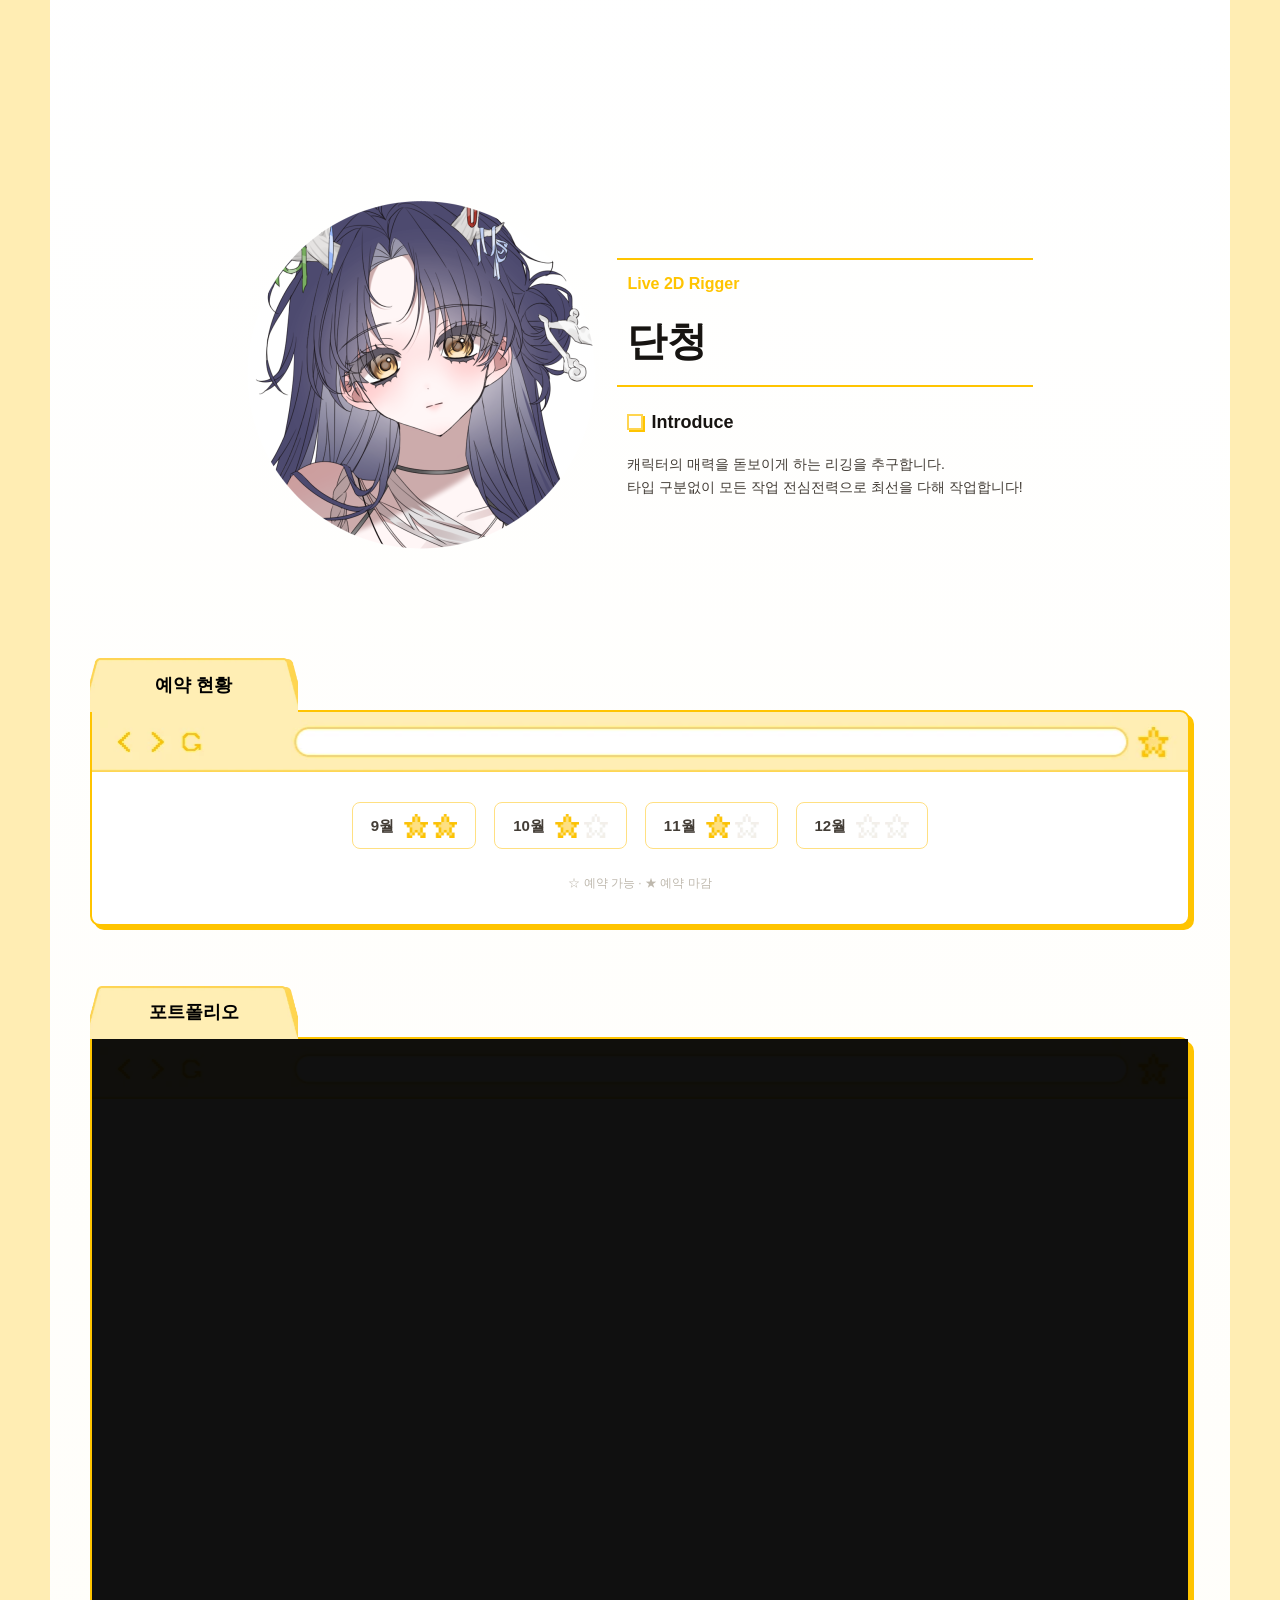
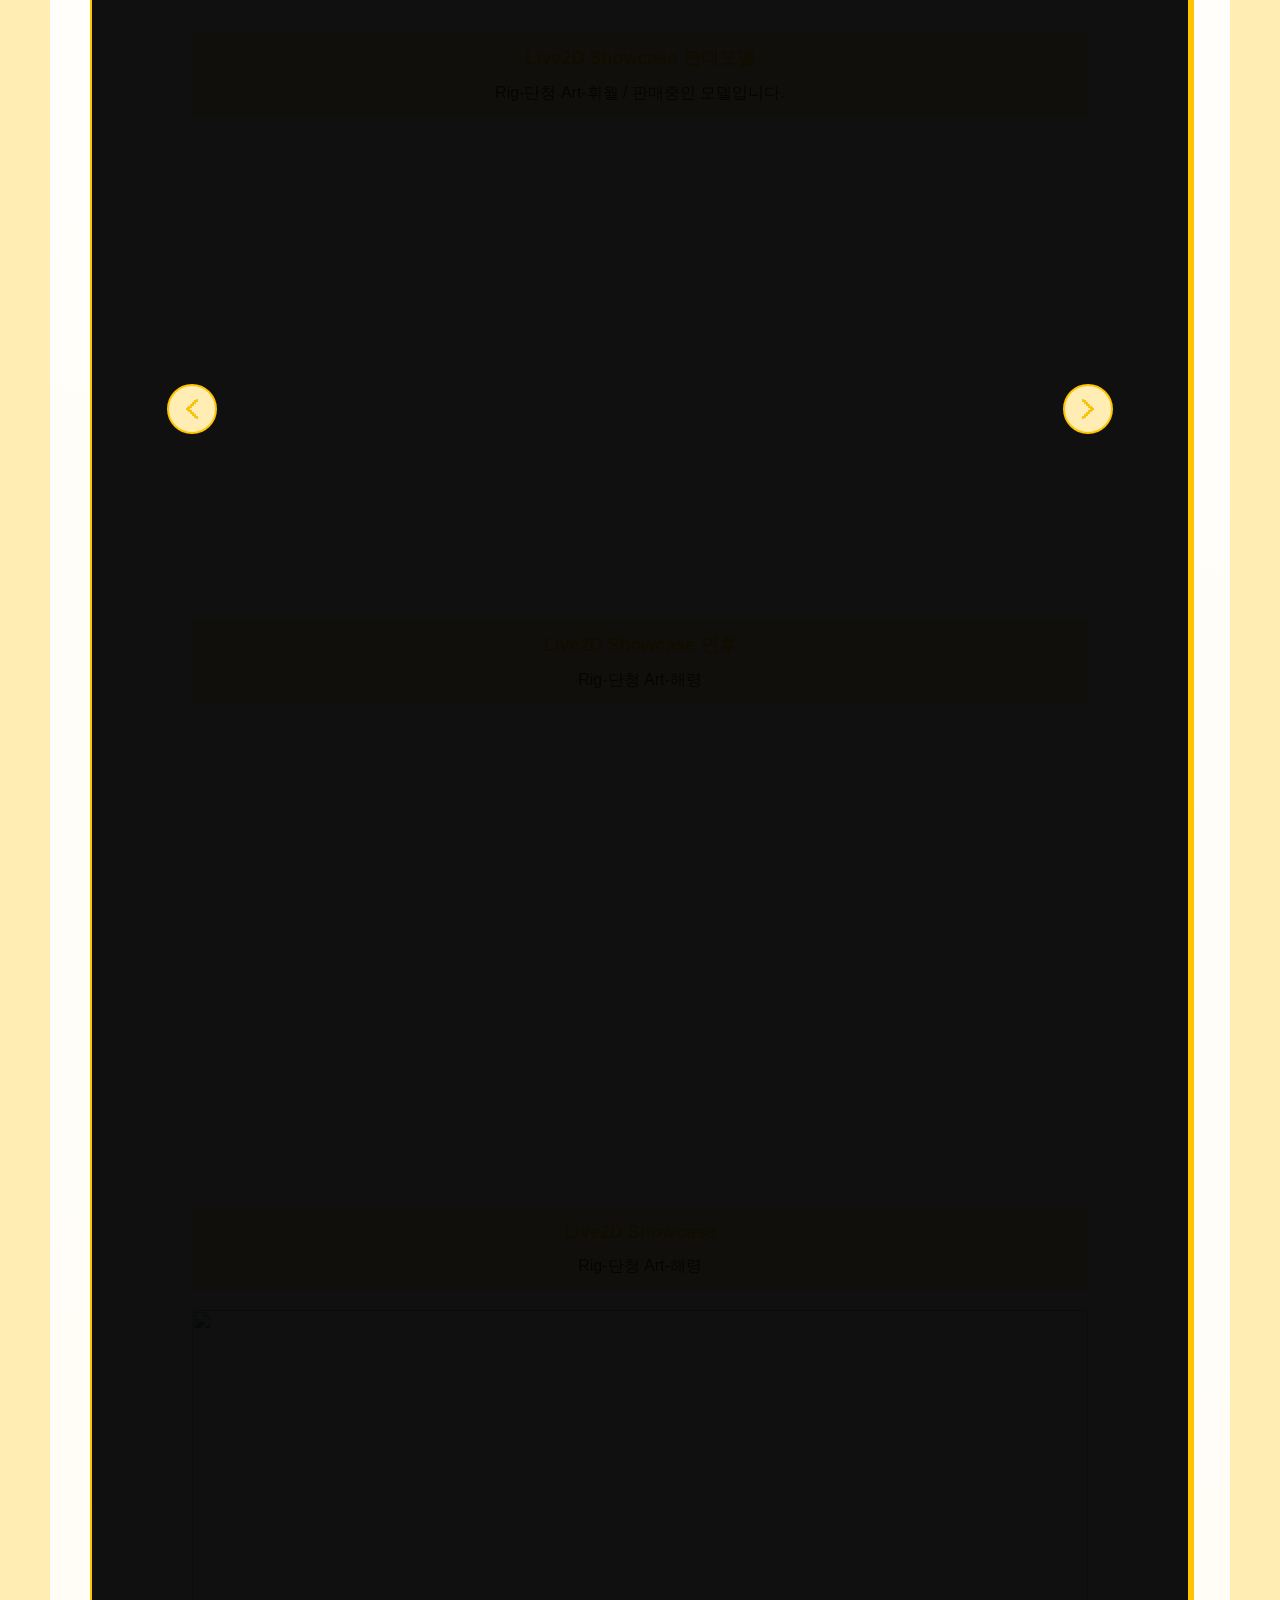
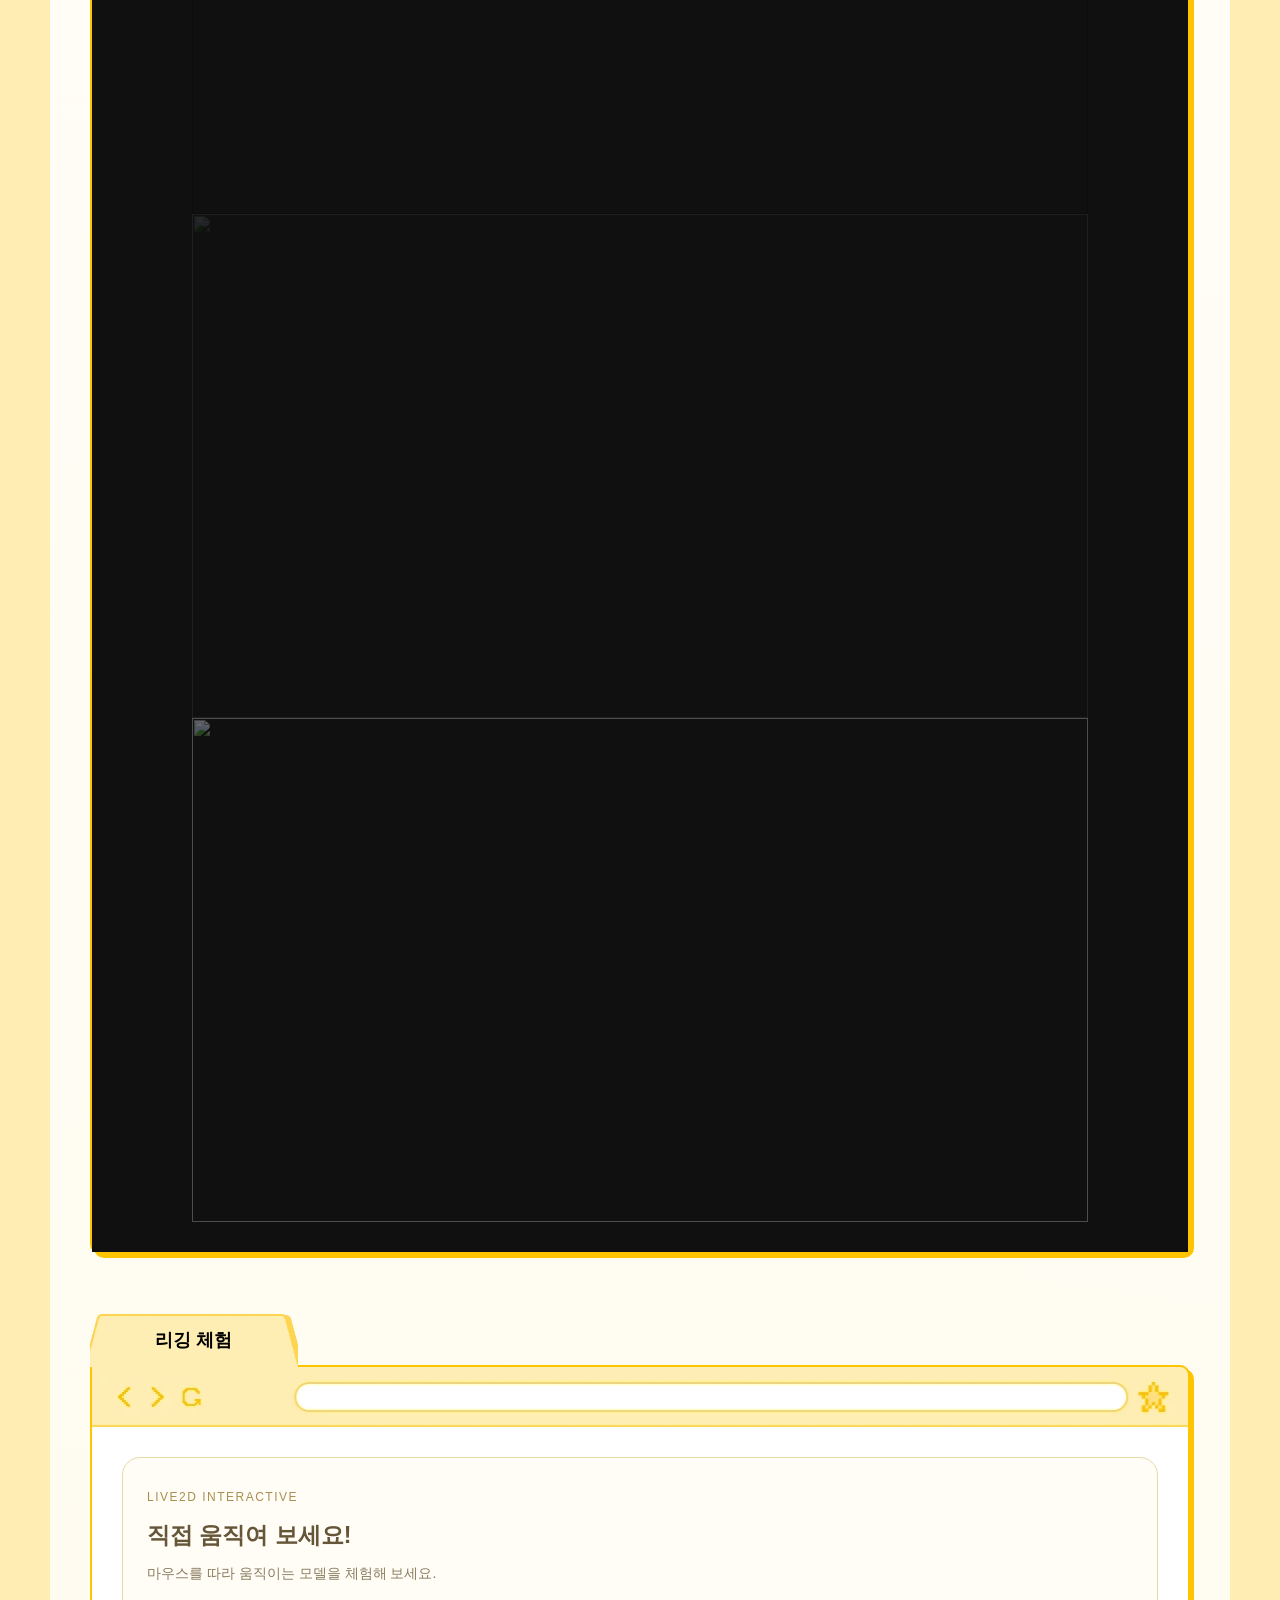
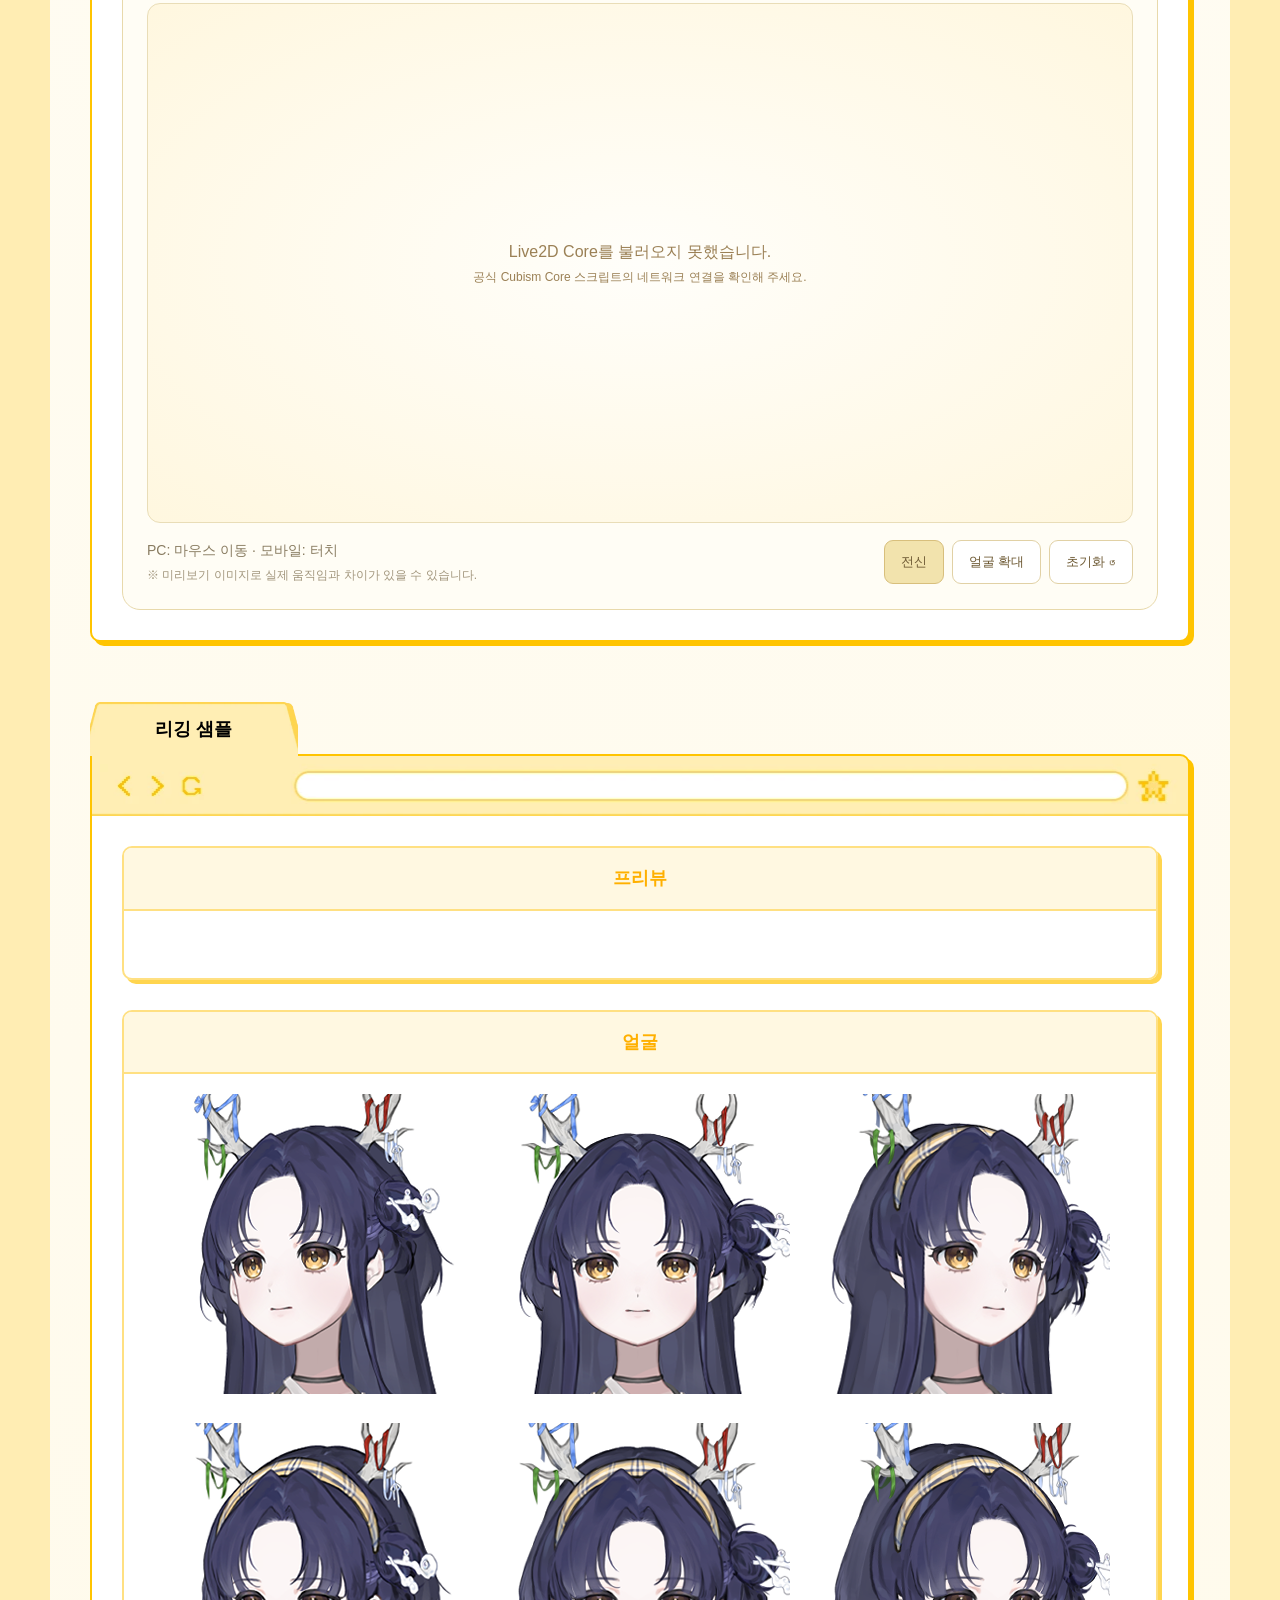
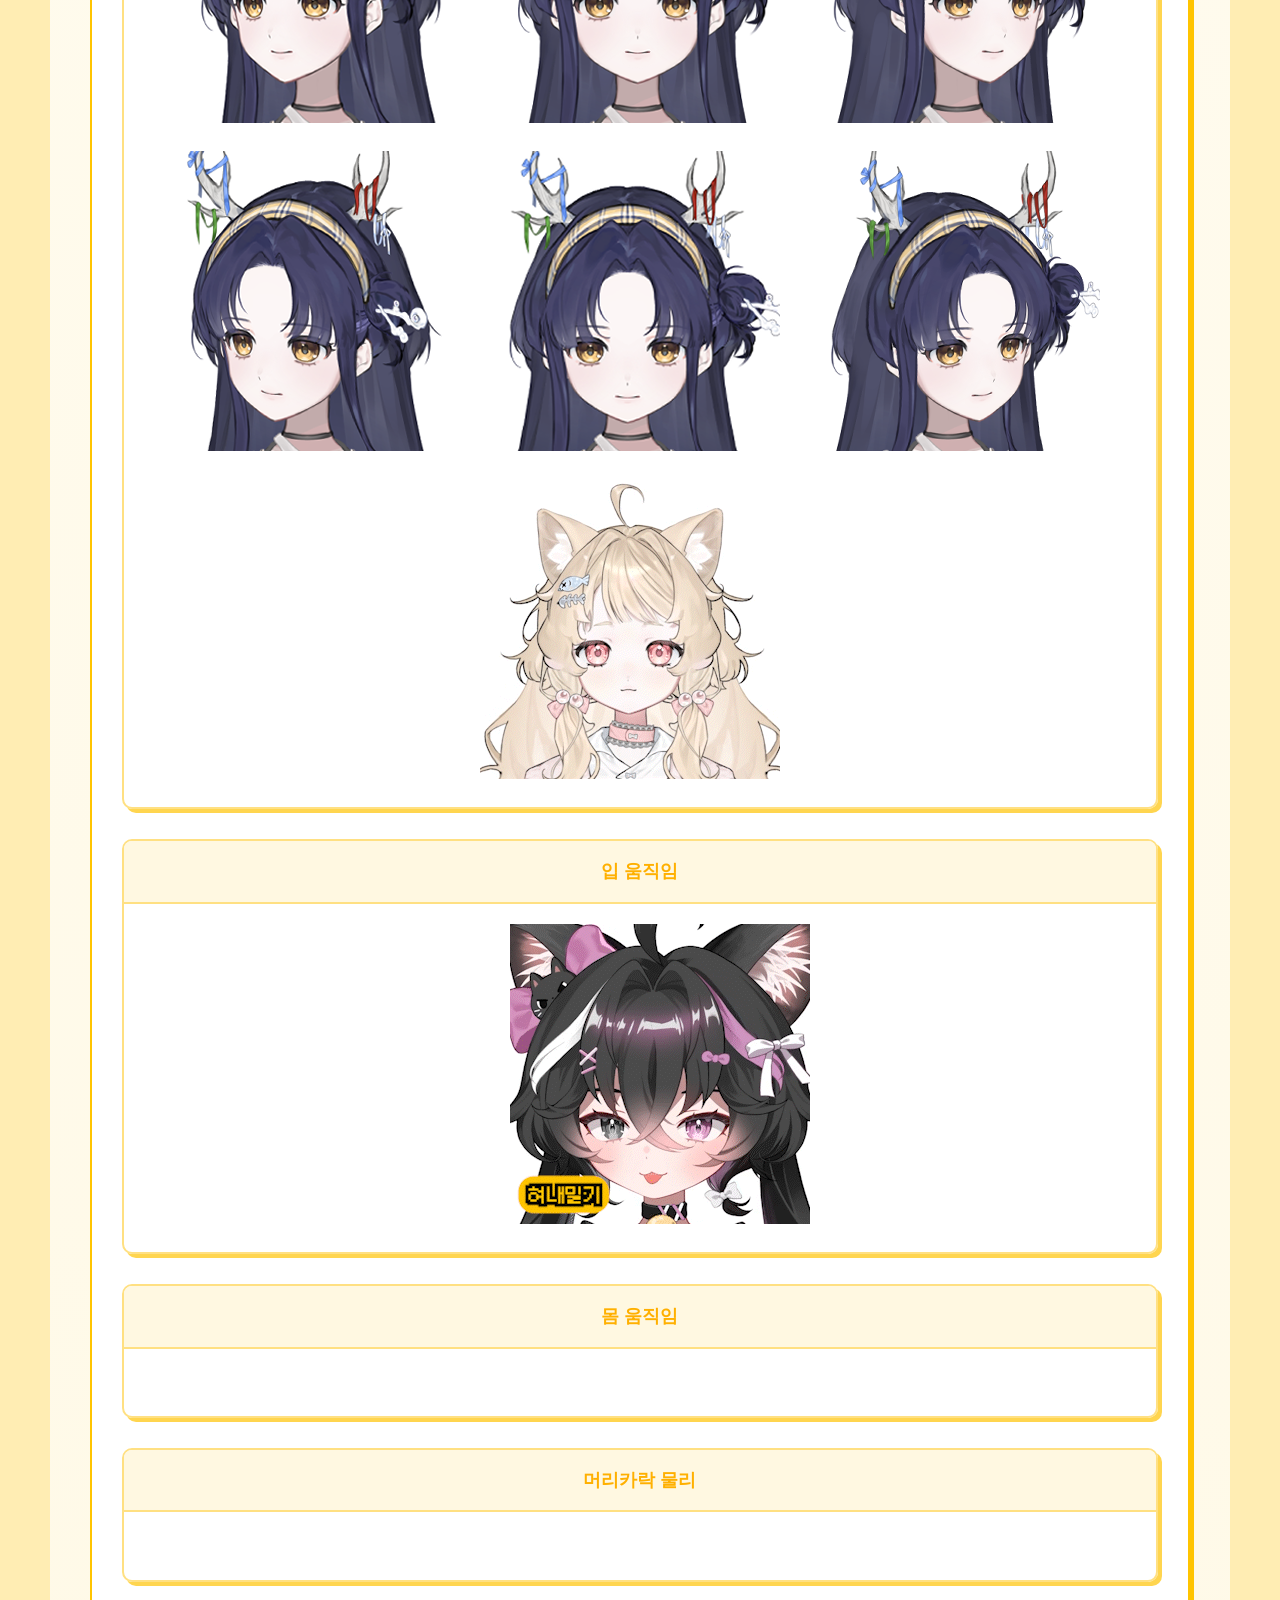
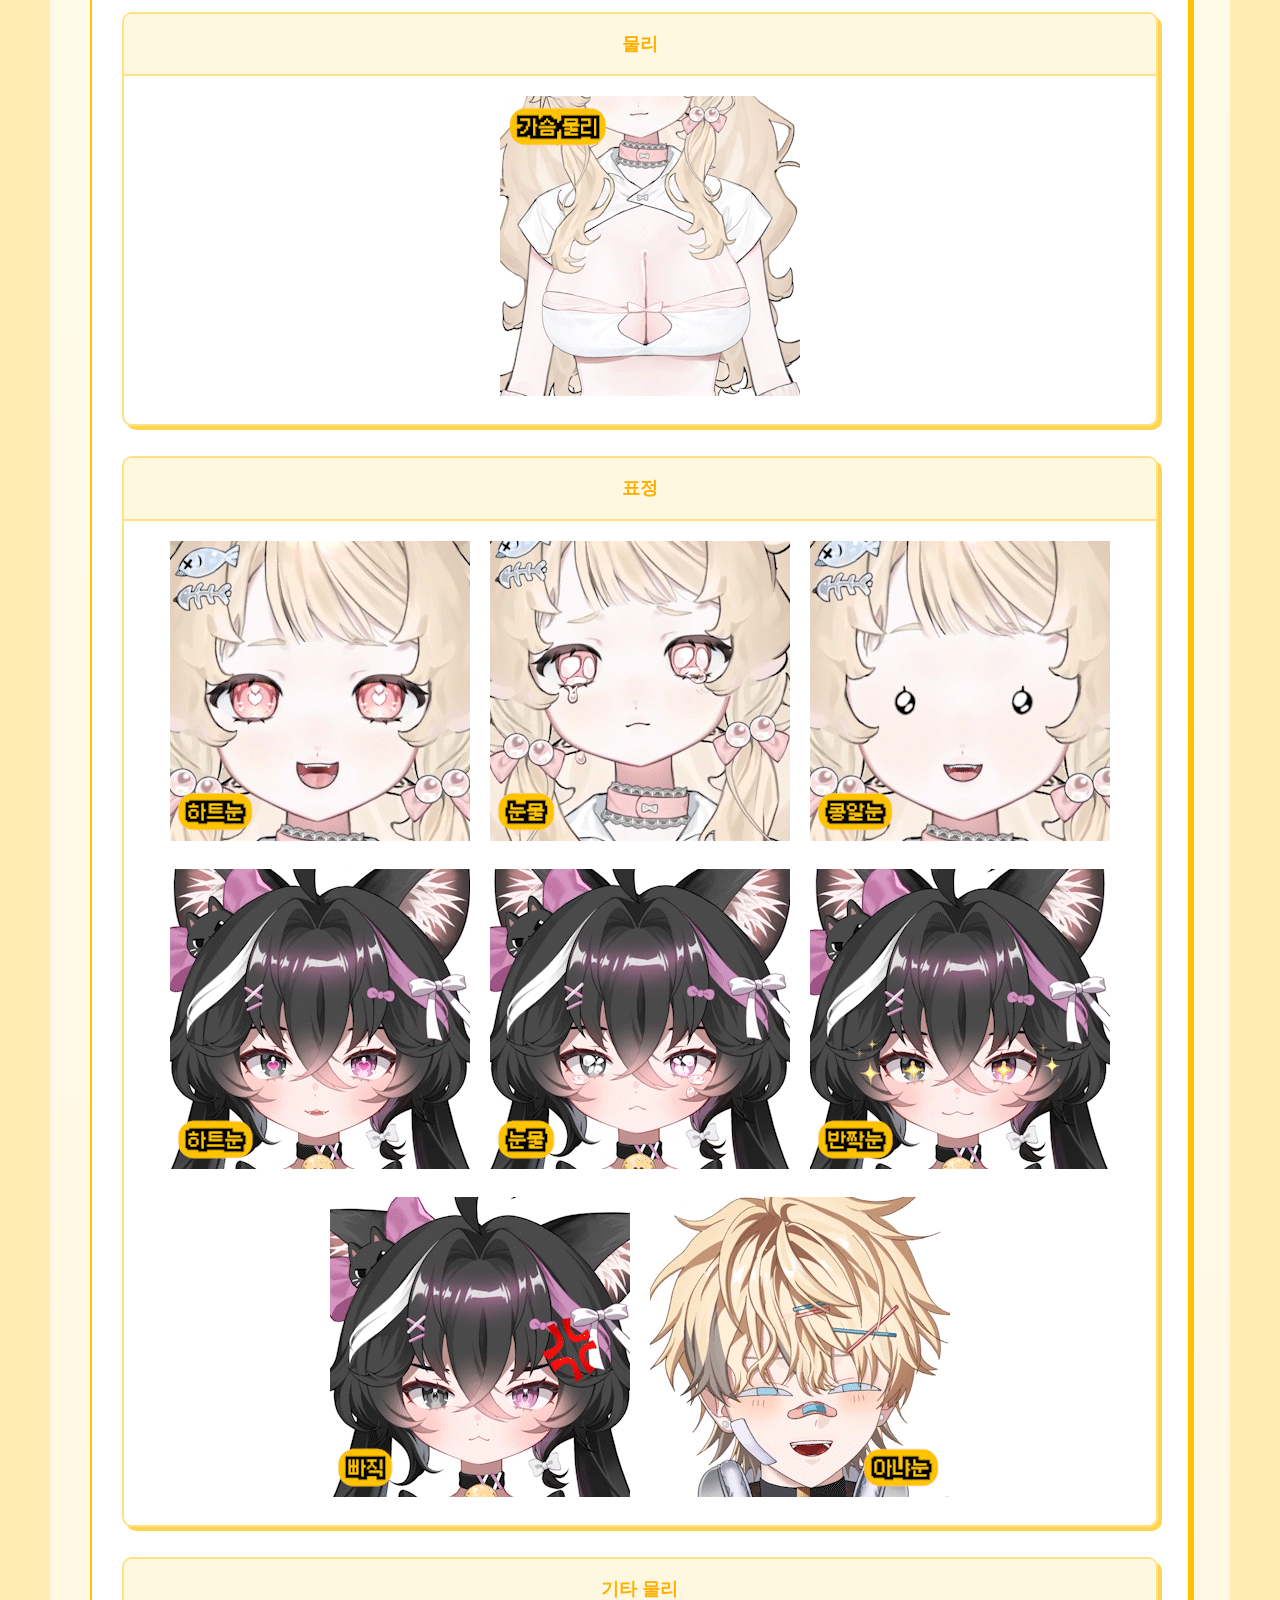
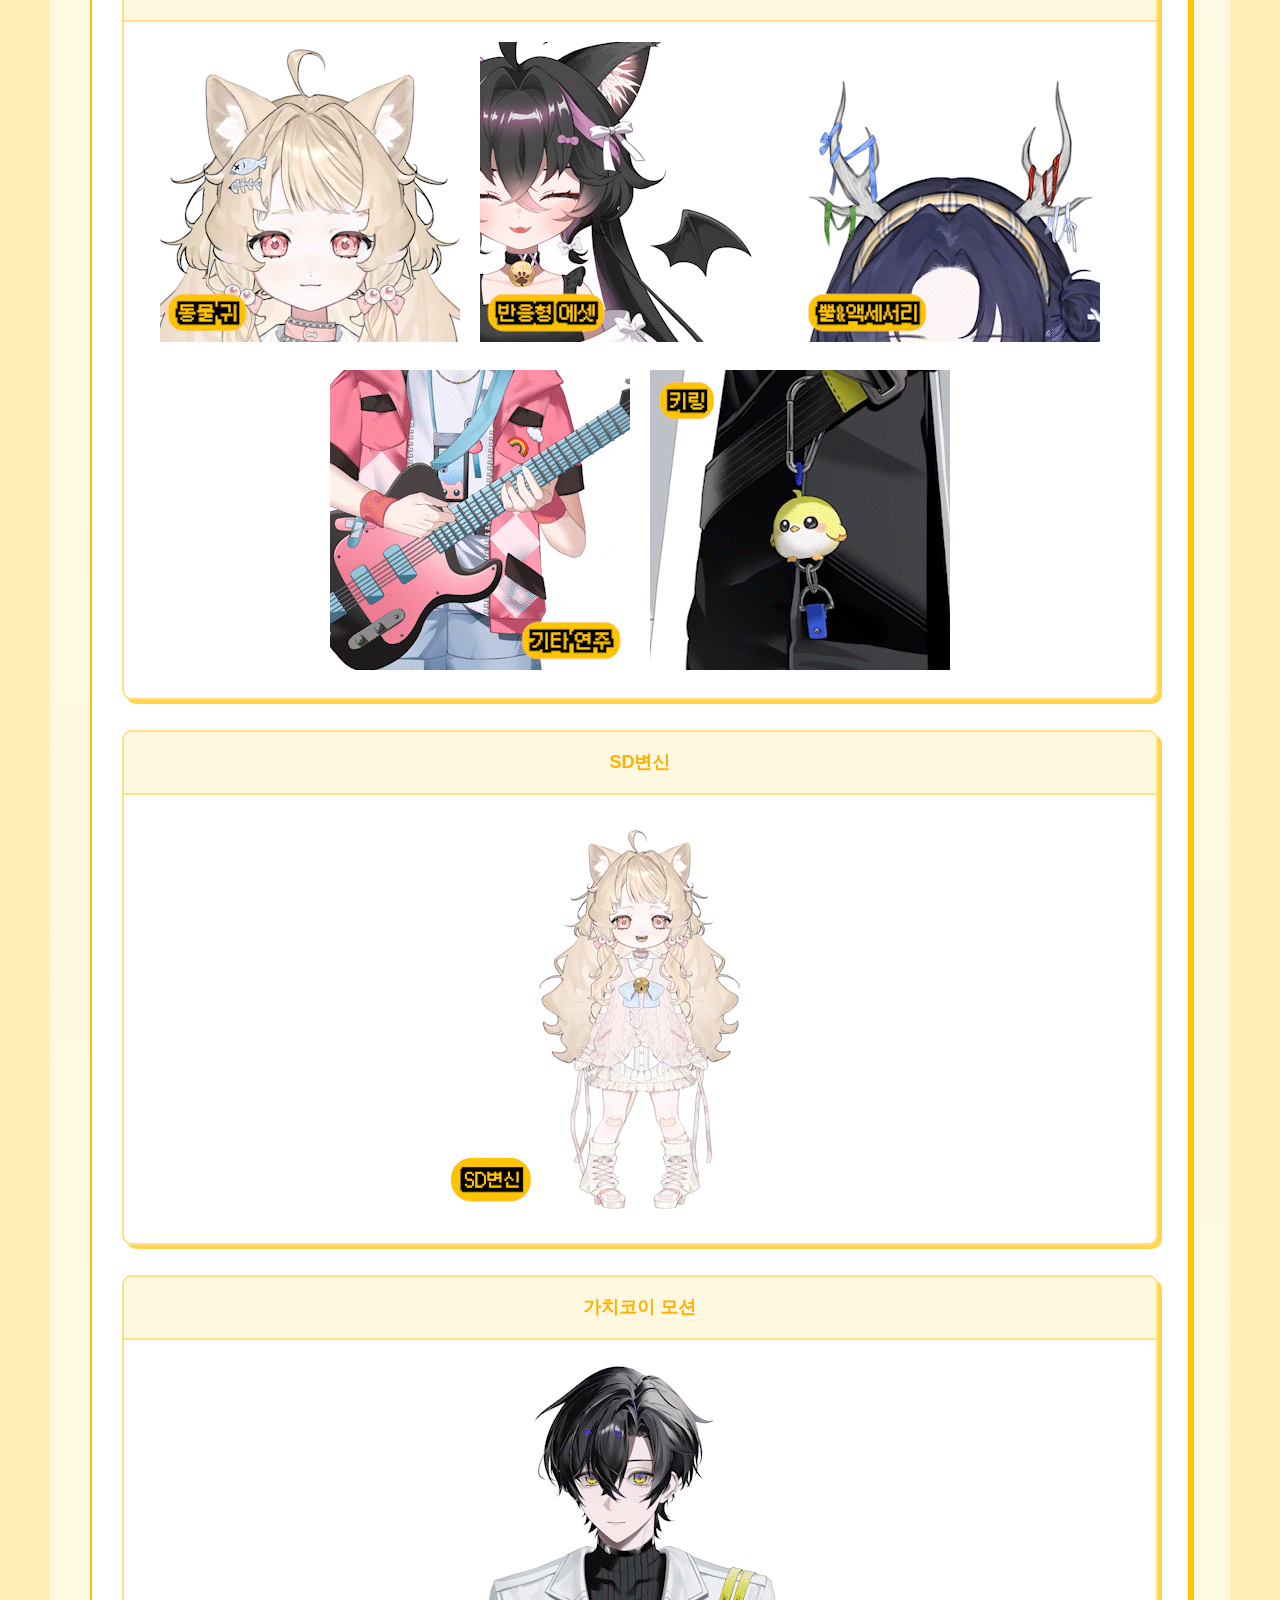
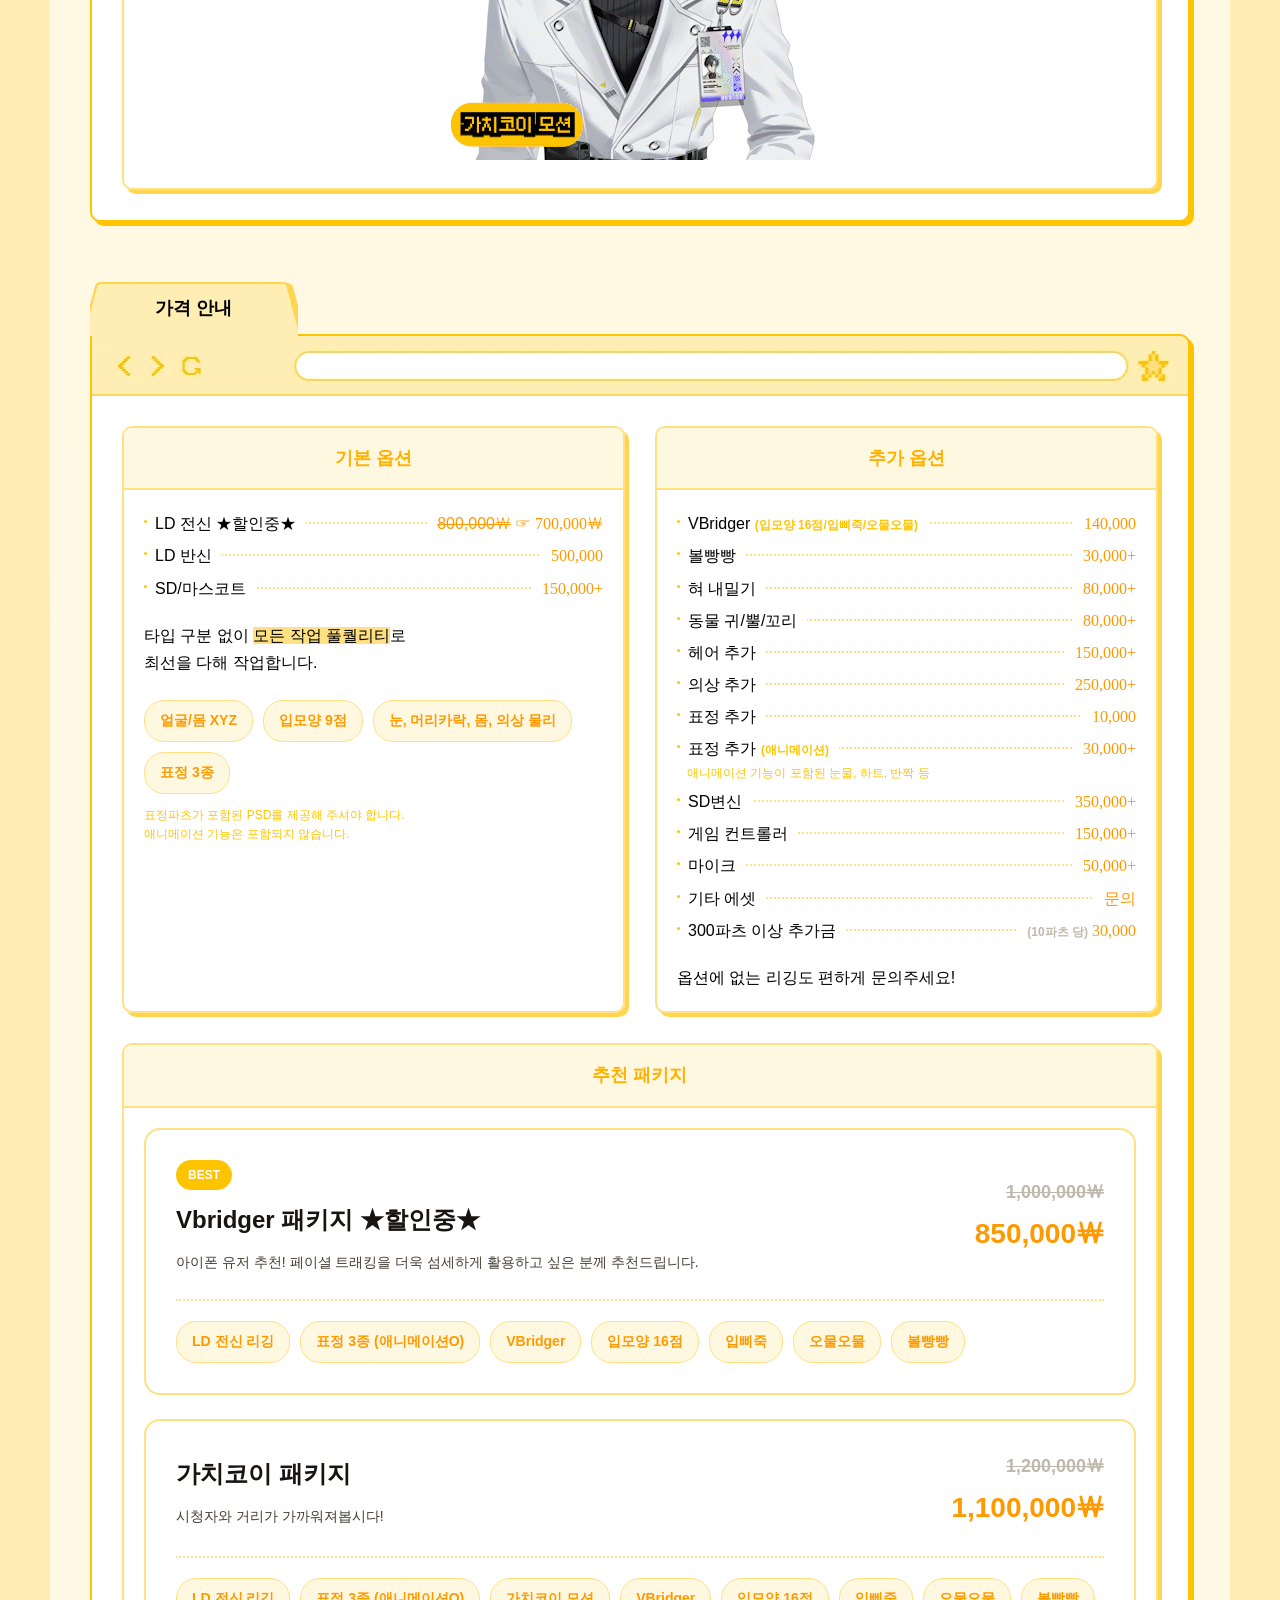
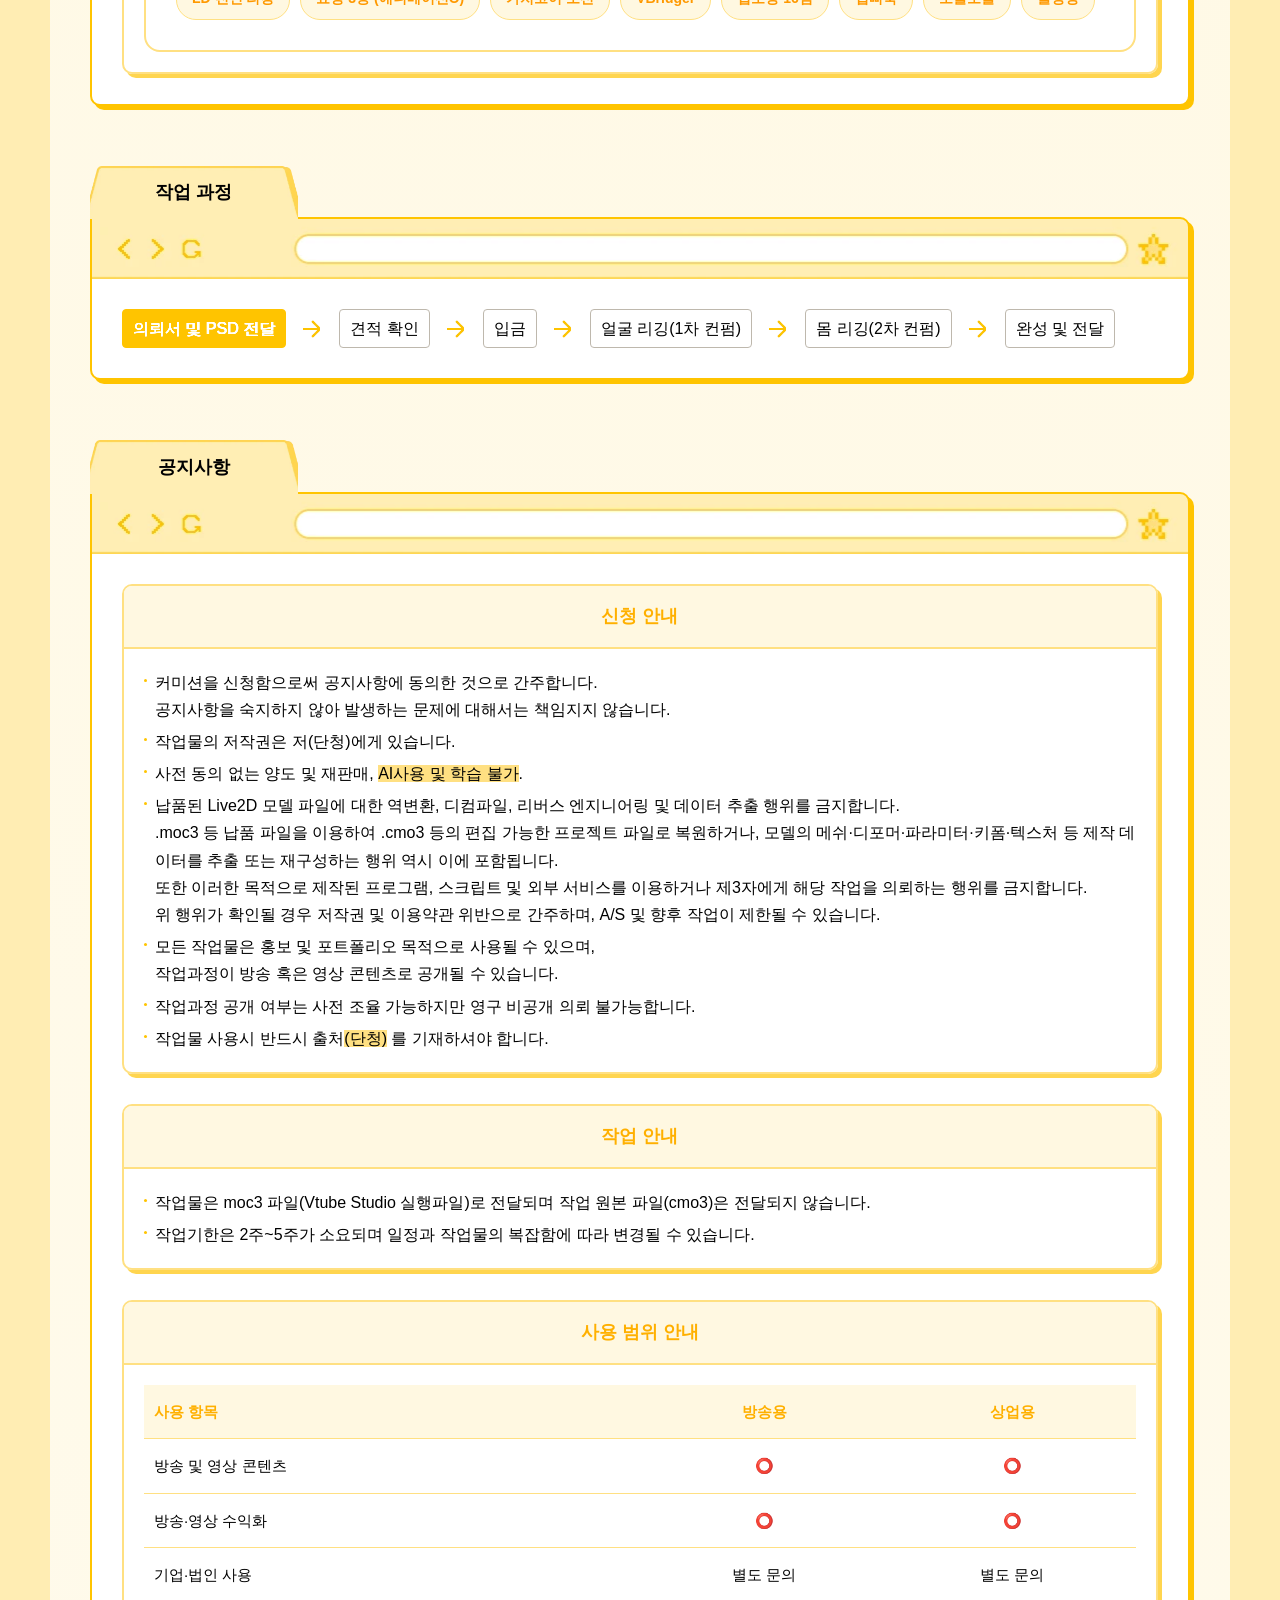
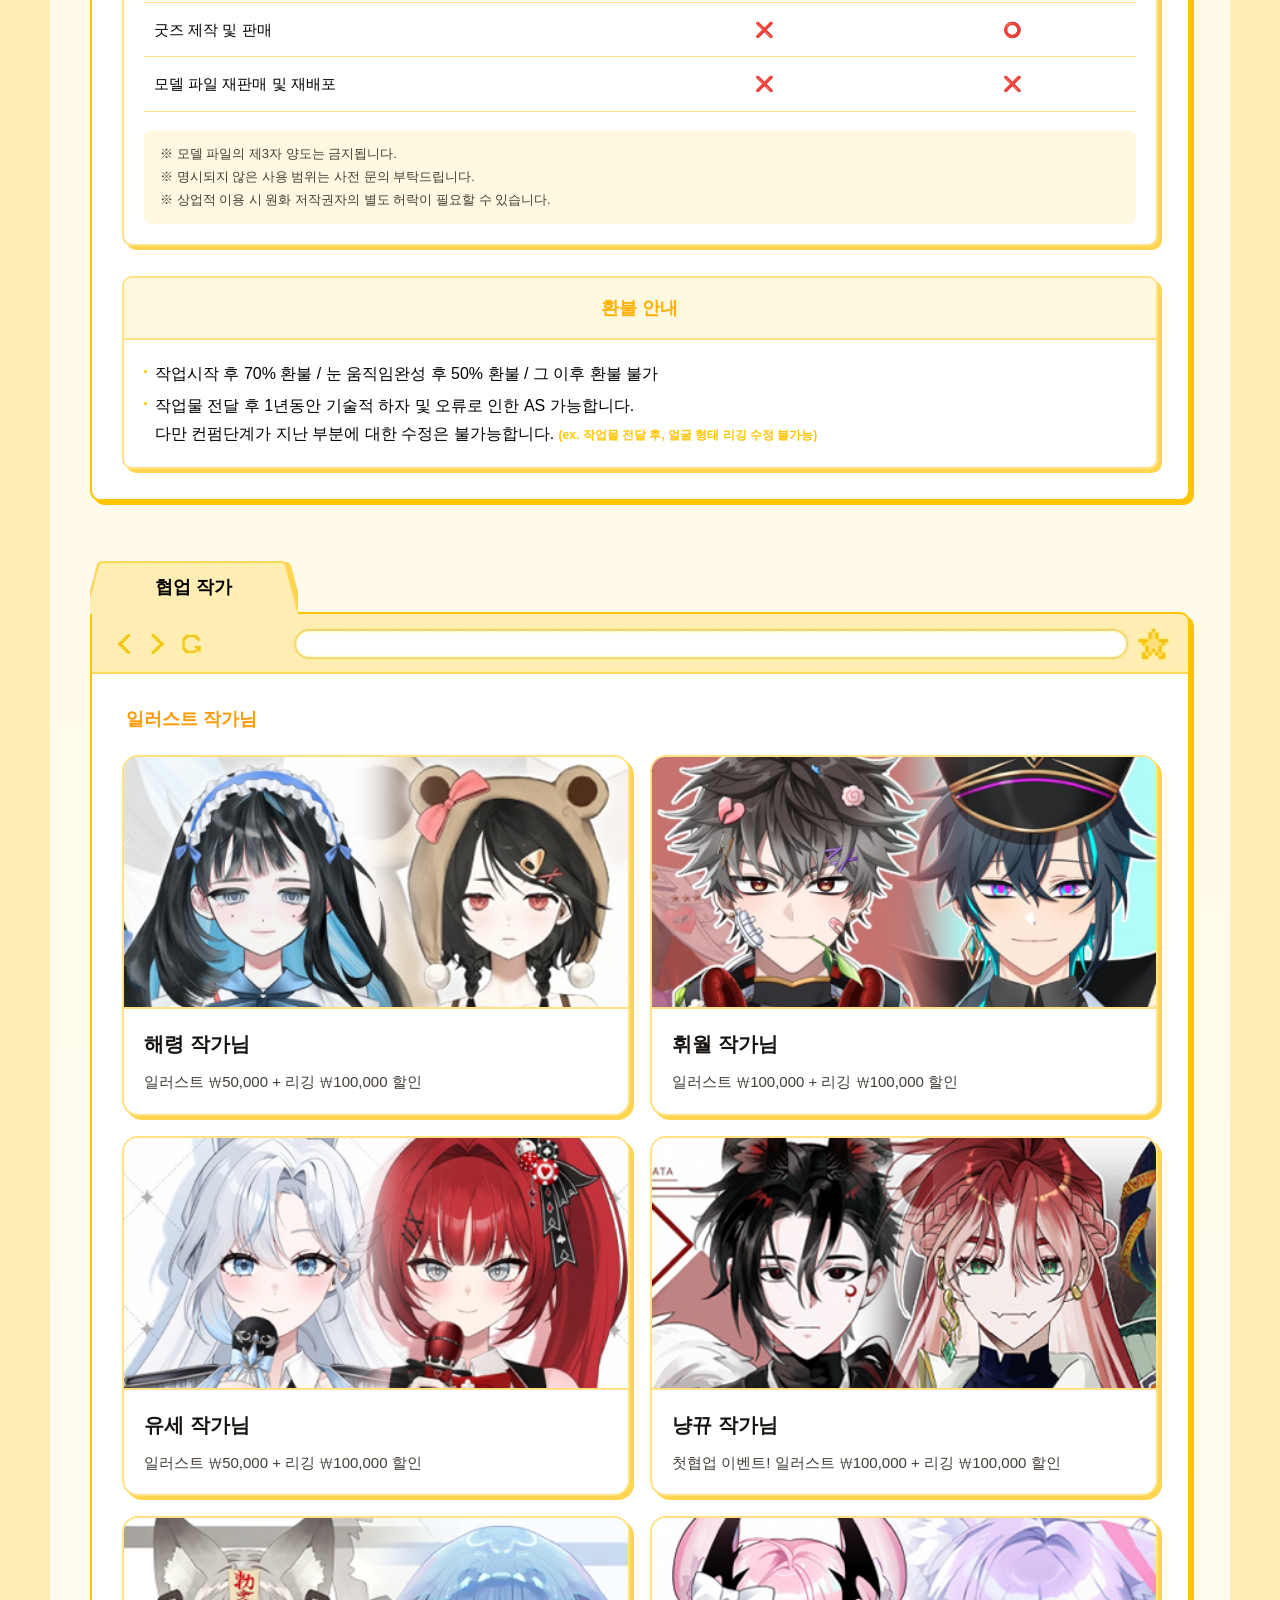
==== commit 25d2555a: "Update index.html" ====
--- a/index.html
+++ b/index.html
@@ -1056,6 +1056,15 @@
                         <h3 class="con_tt mona">SD변신</h3>
                         <ul class="con sample_li">
                             <li><img src="./img/sp_SD01.gif" alt=""></li>
+                        </ul>
+                    </div>
+                    <!-- // 샘플 단위 -->
+
+					 <!-- 샘플 단위 -->
+                    <div class="con_wrap">
+                        <h3 class="con_tt mona">가치코이 모션</h3>
+                        <ul class="con sample_li">
+                            <li><img src="./img/sp_gachikoi01.gif" alt=""></li>
                         </ul>
                     </div>
                     <!-- // 샘플 단위 -->
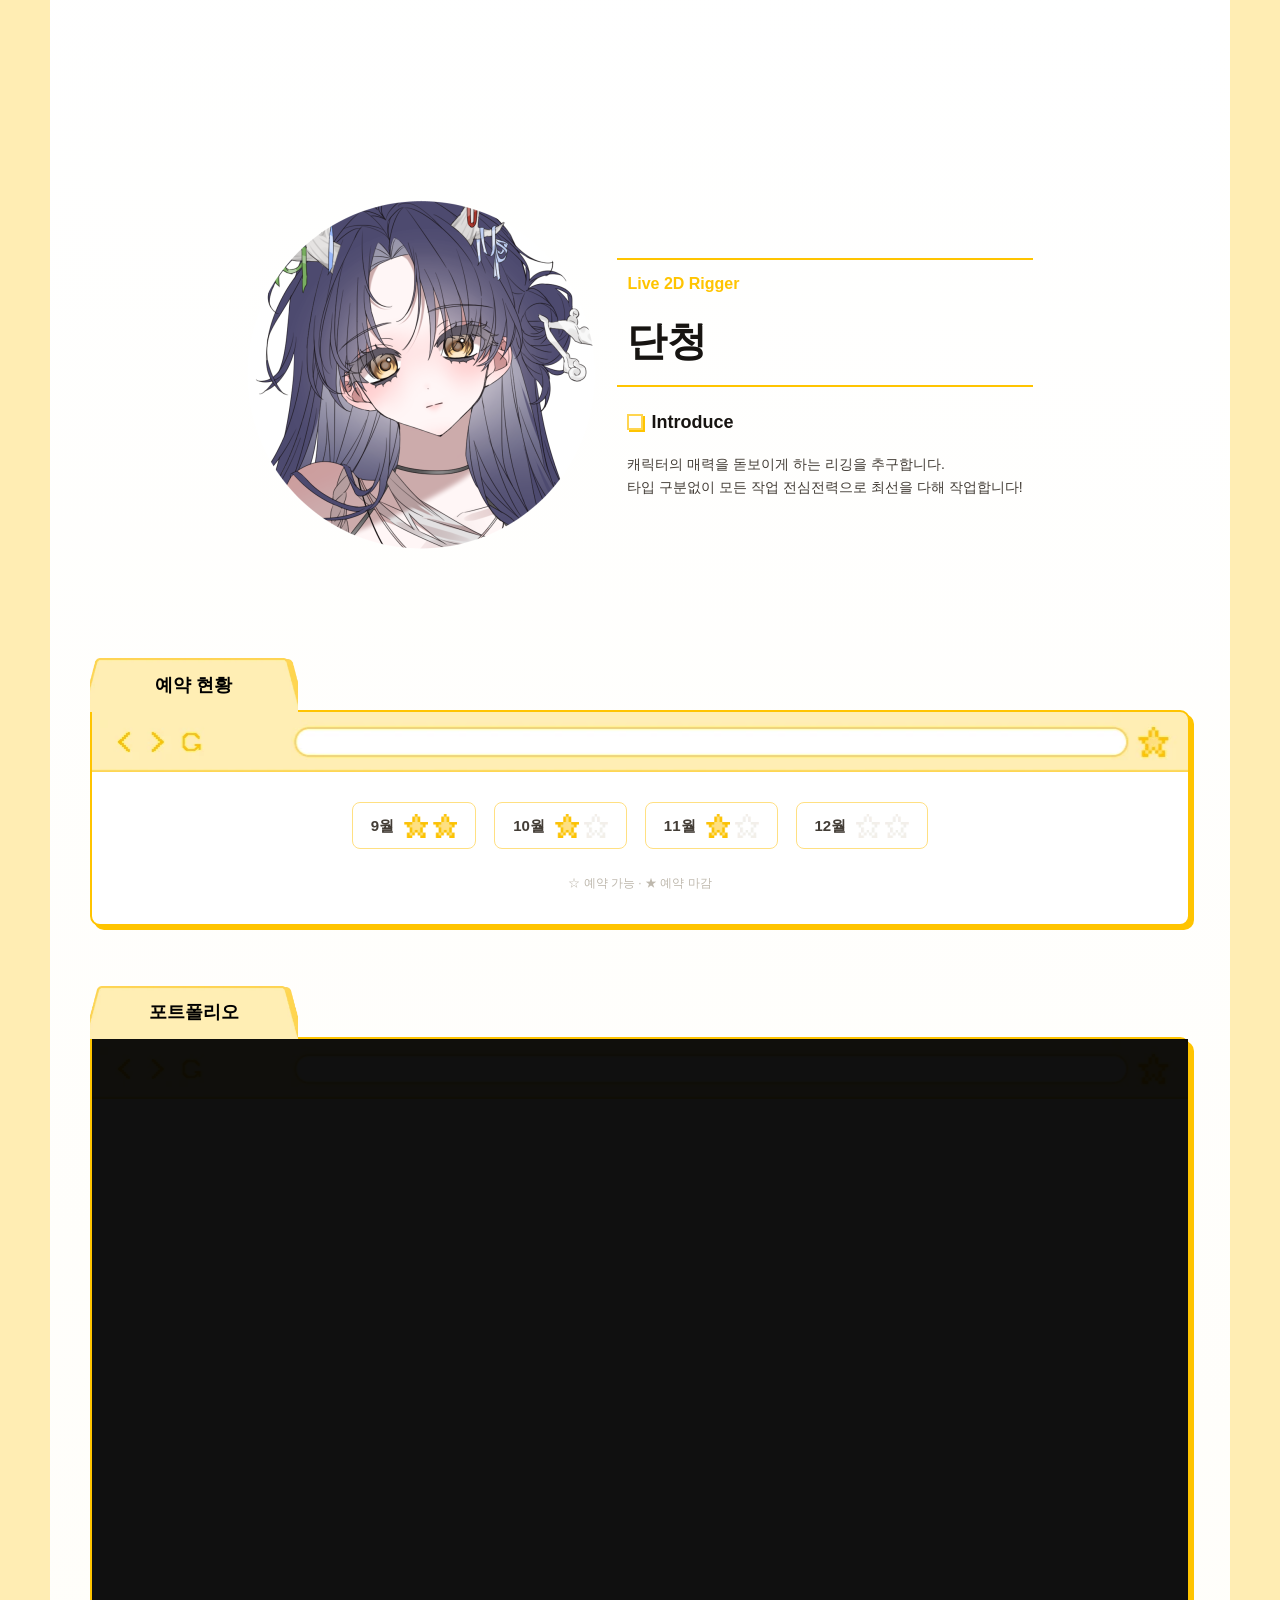
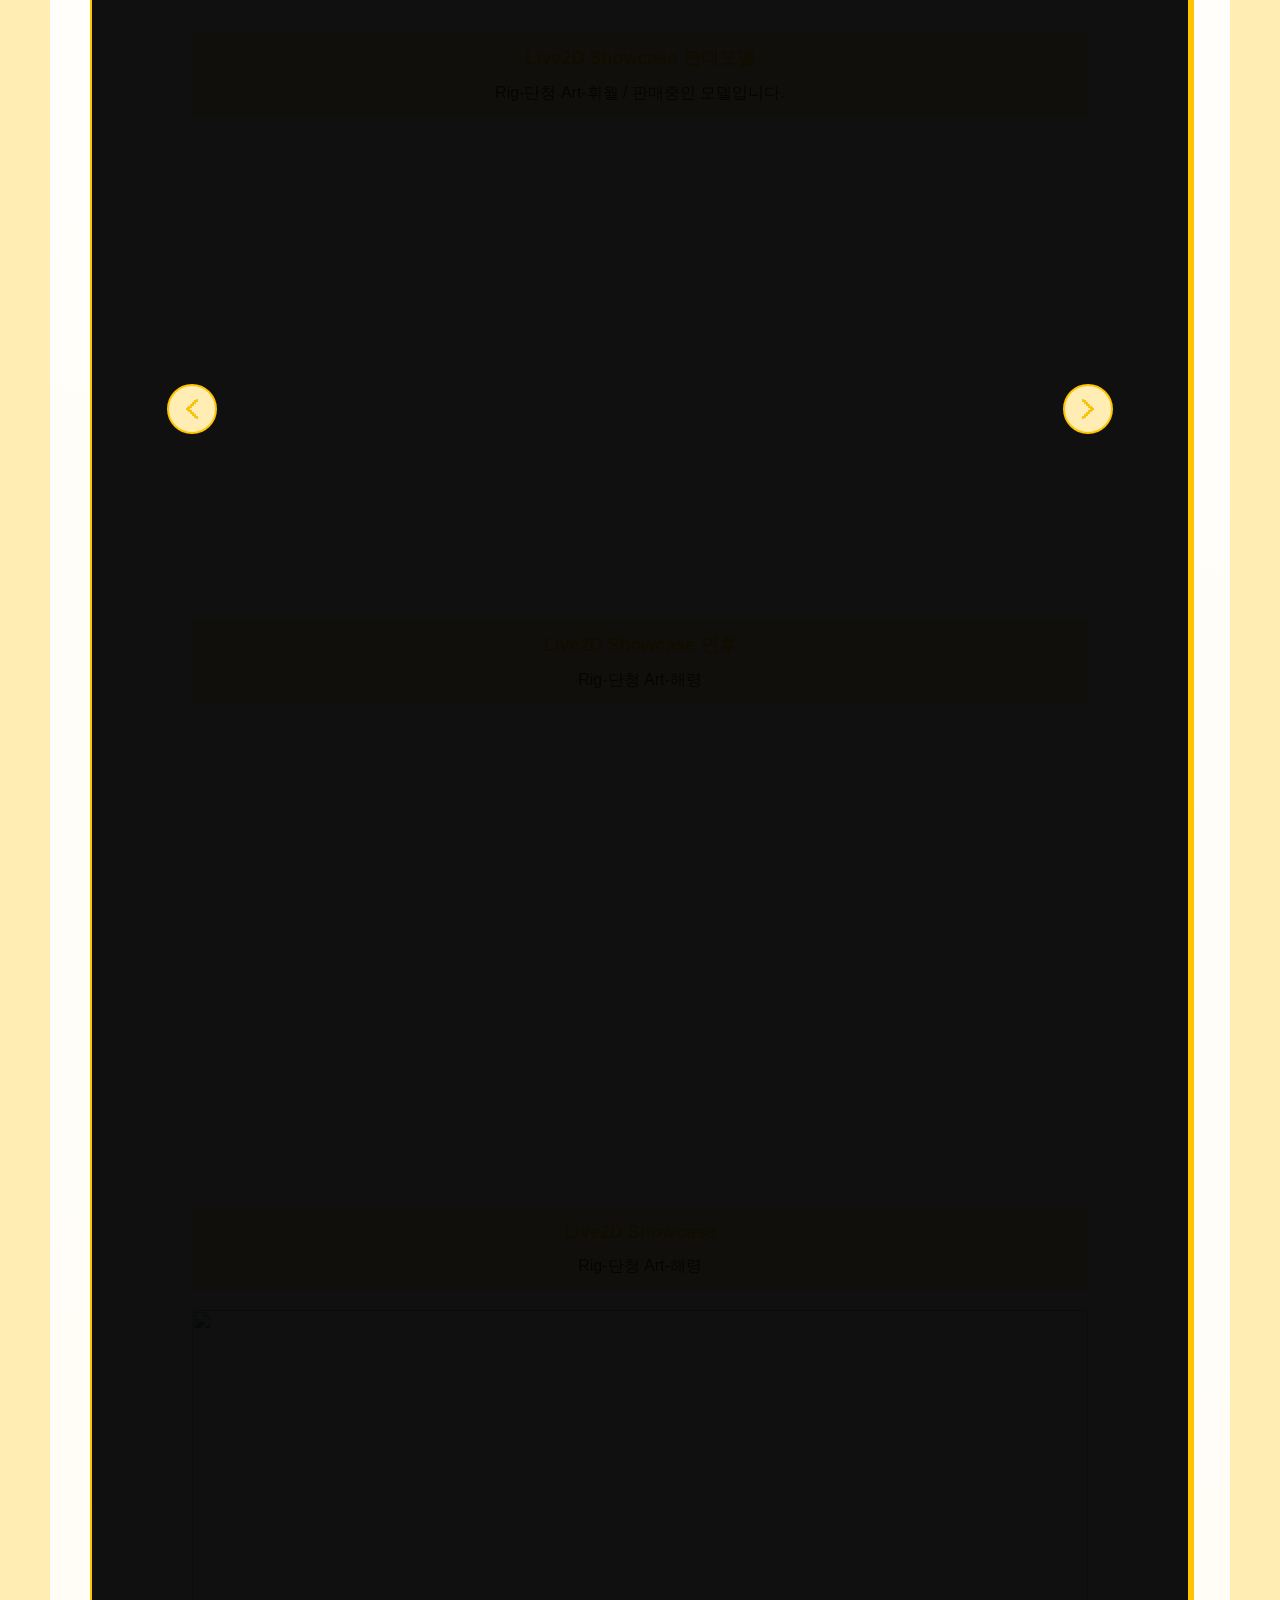
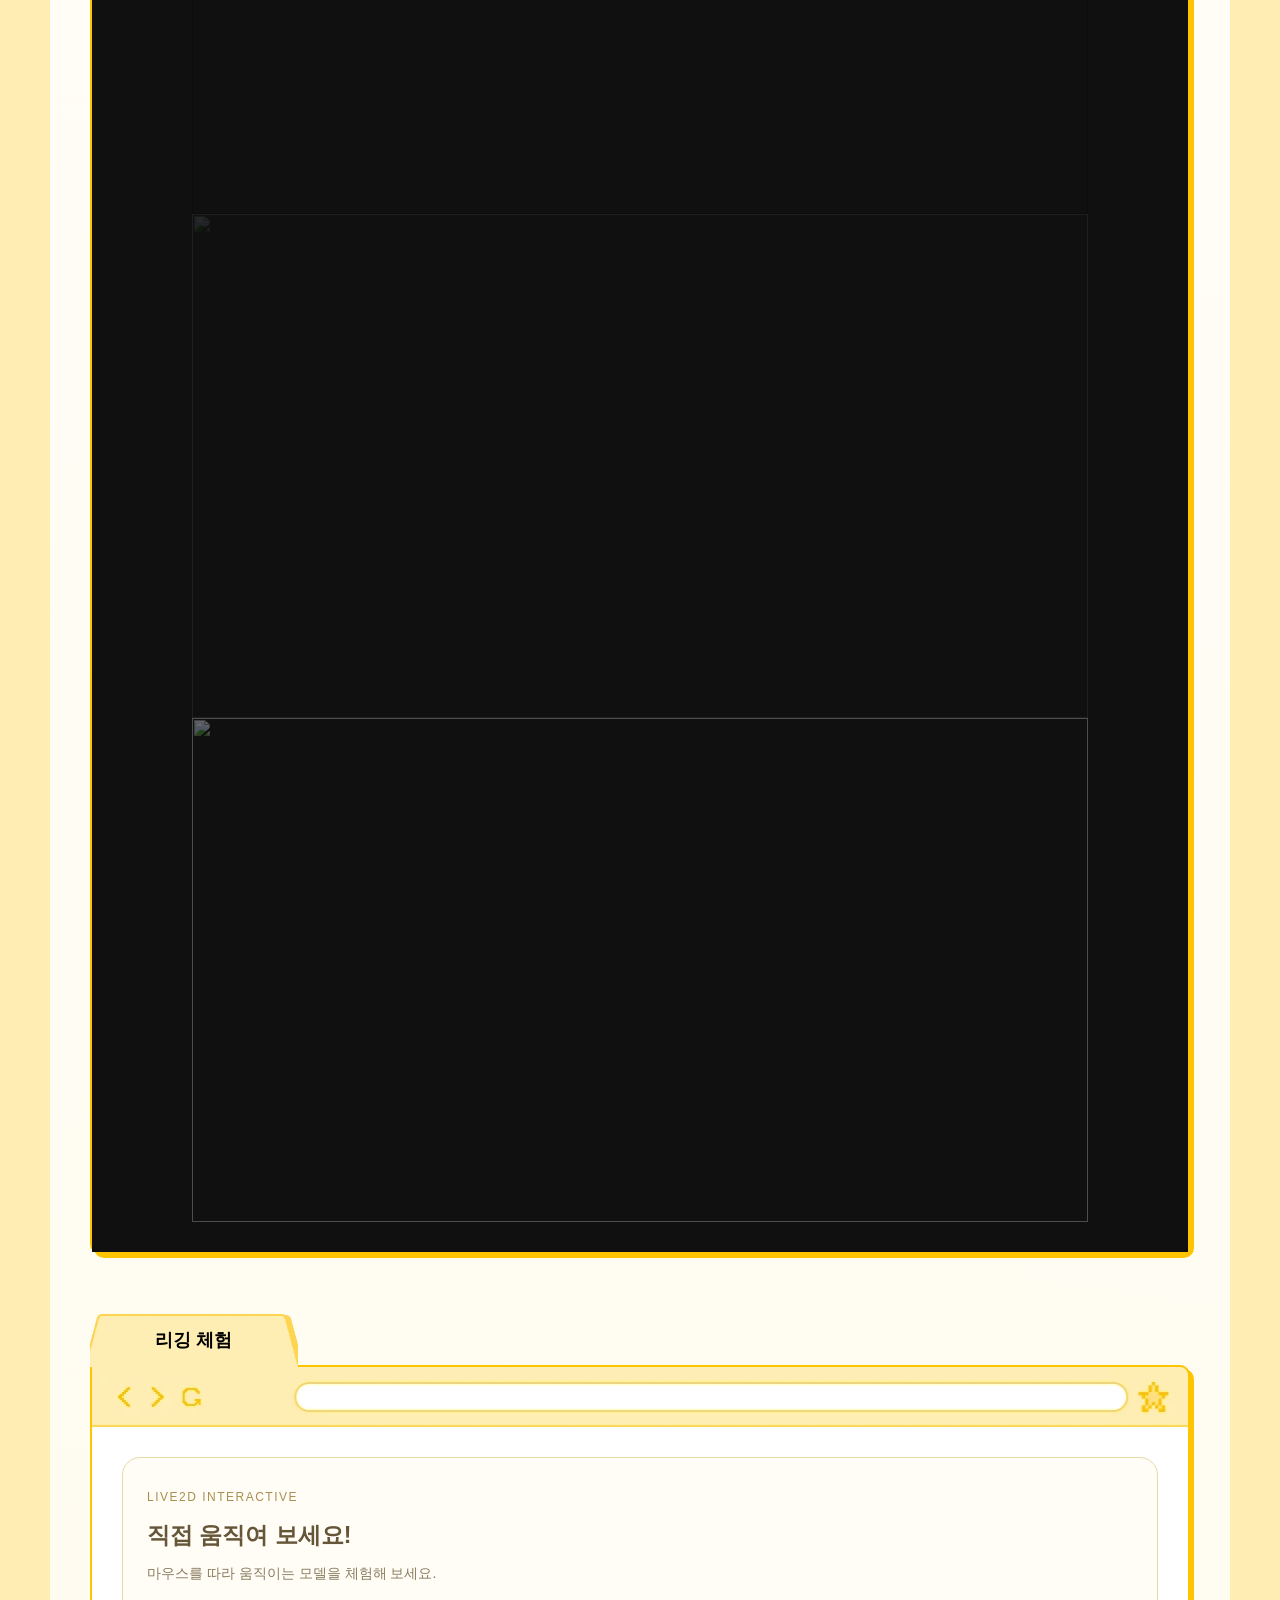
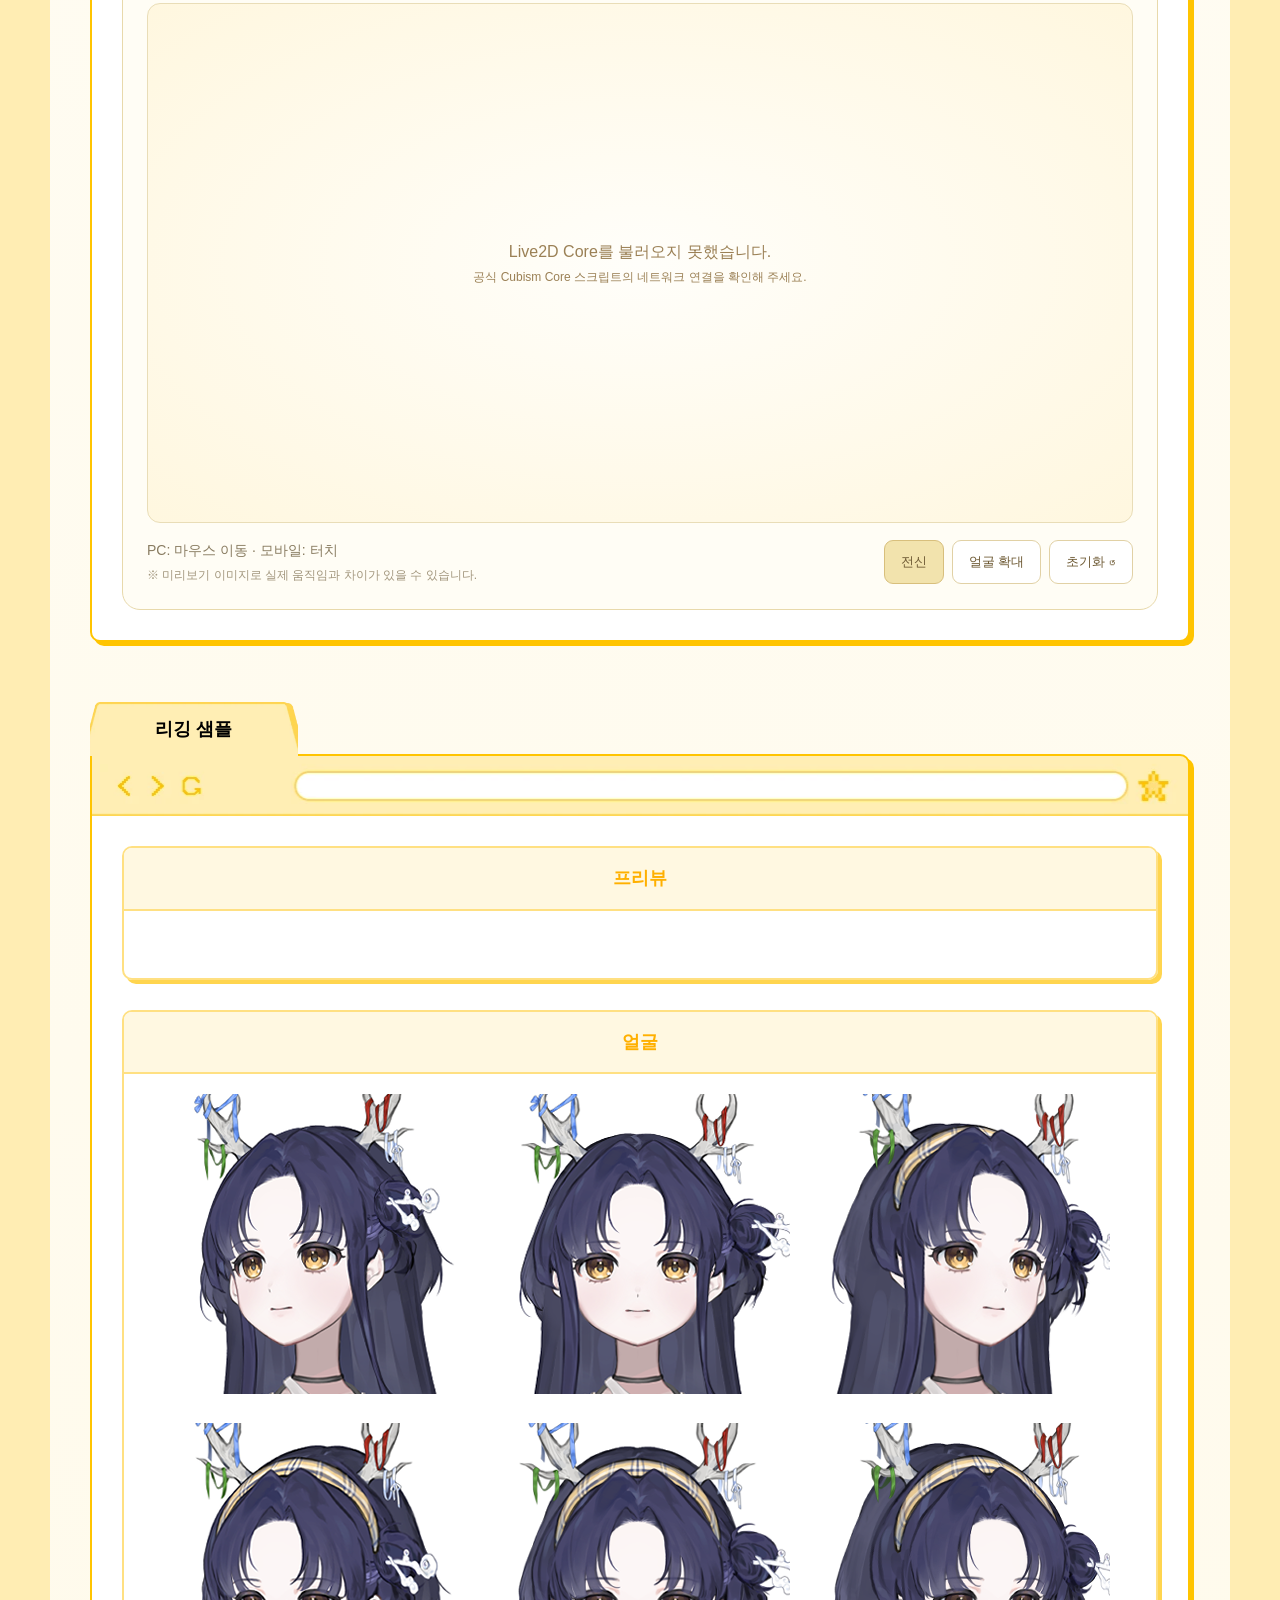
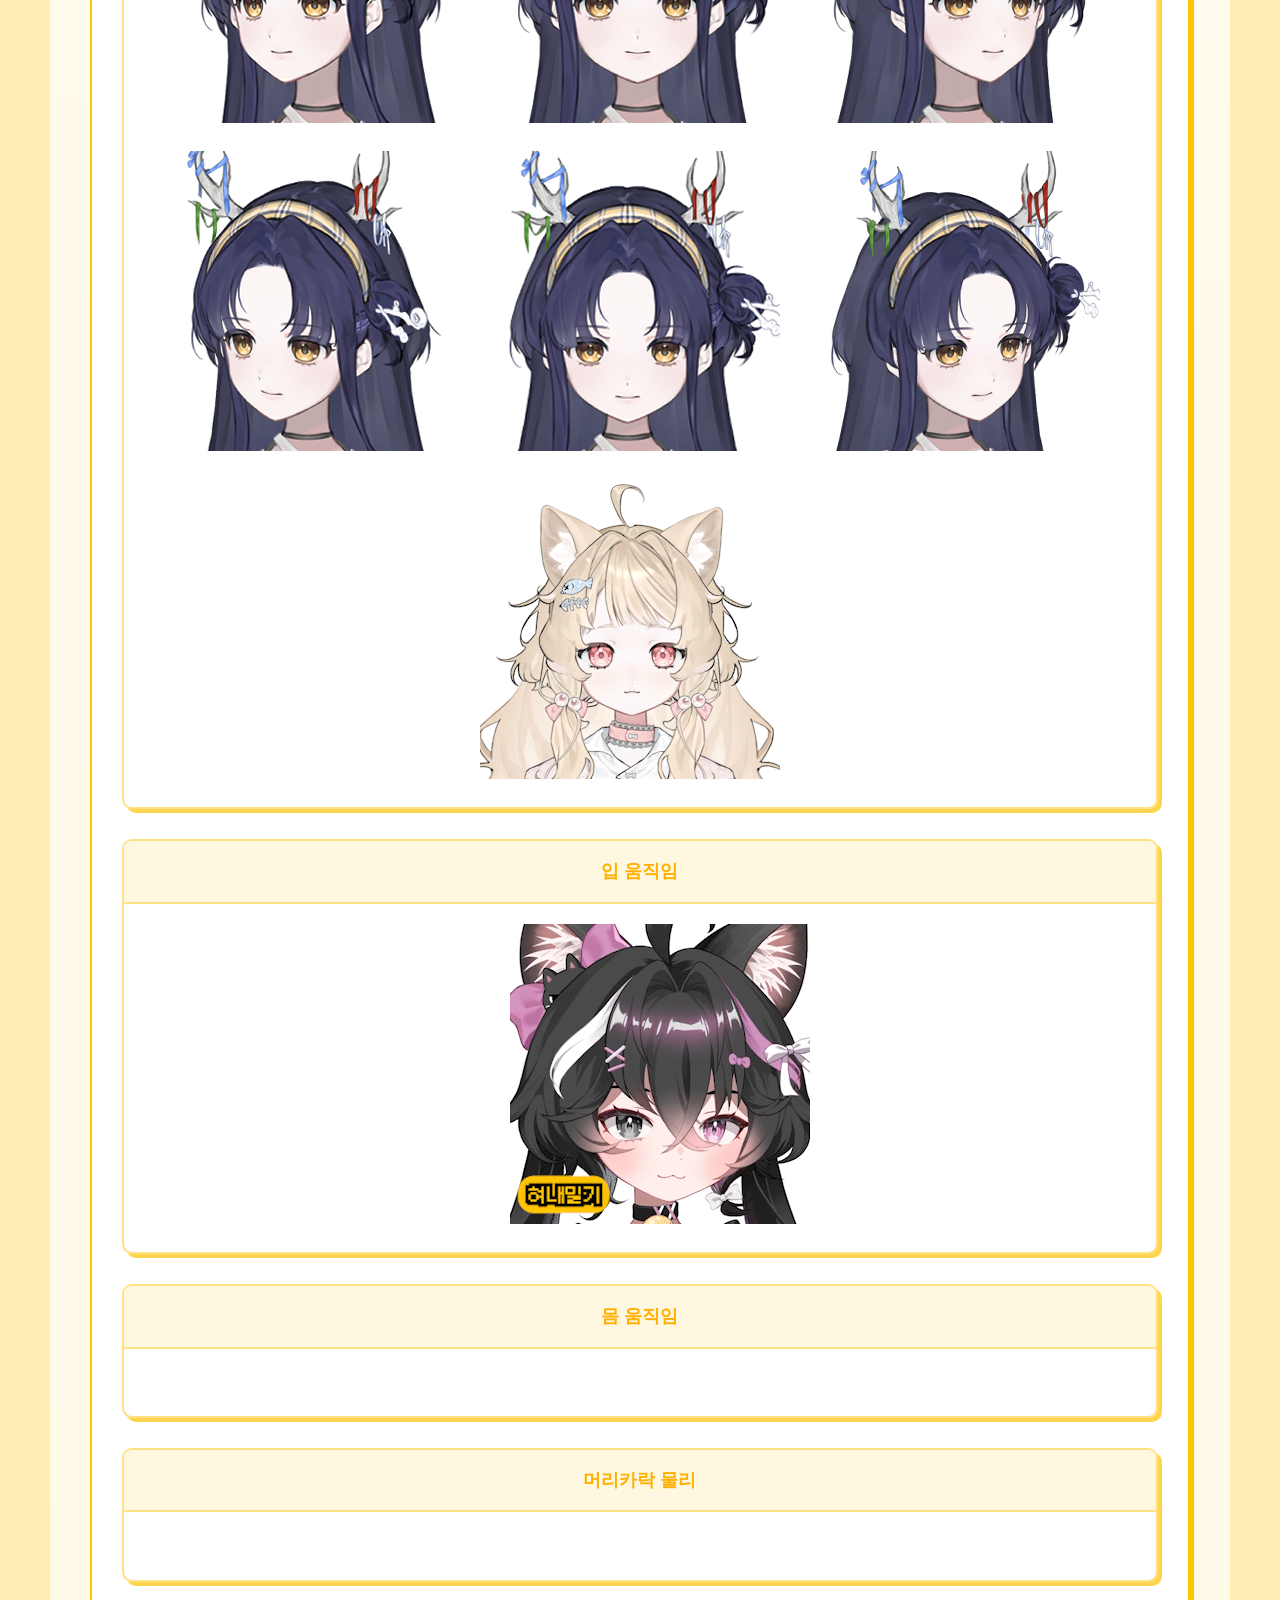
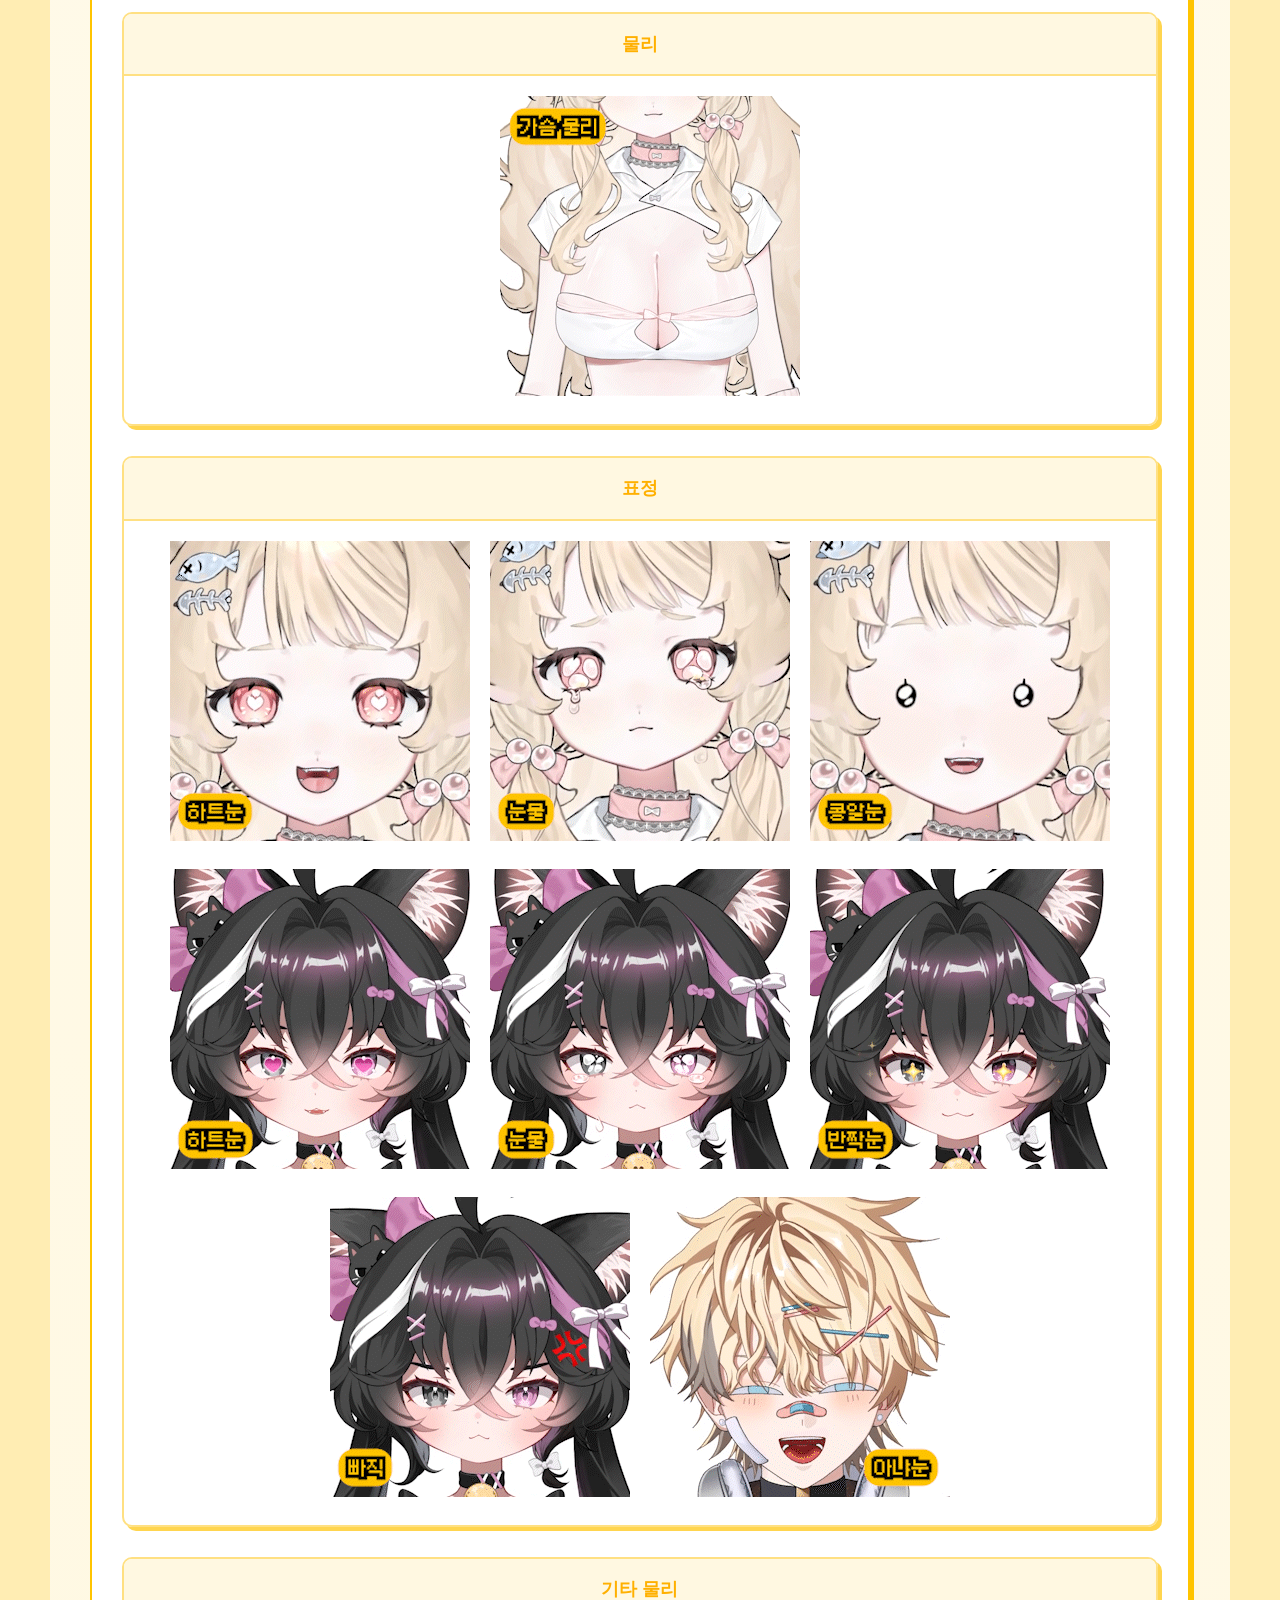
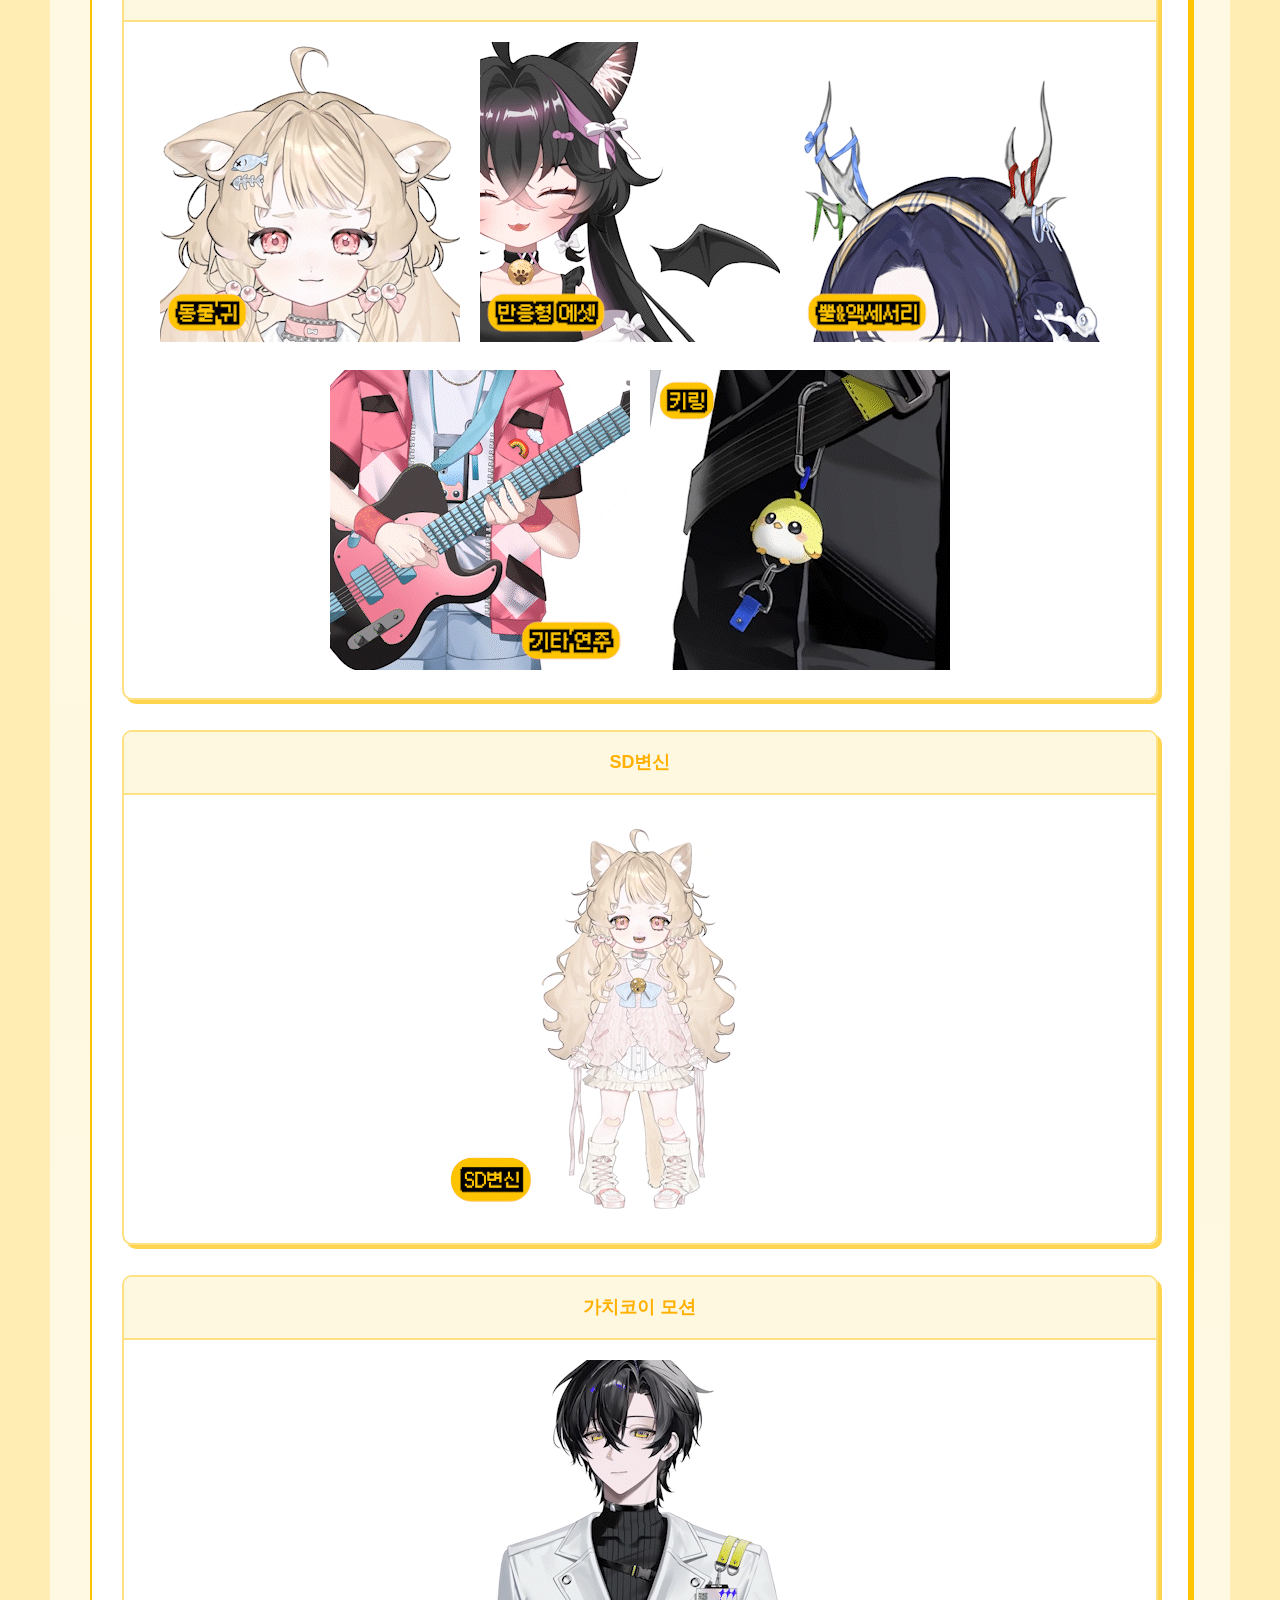
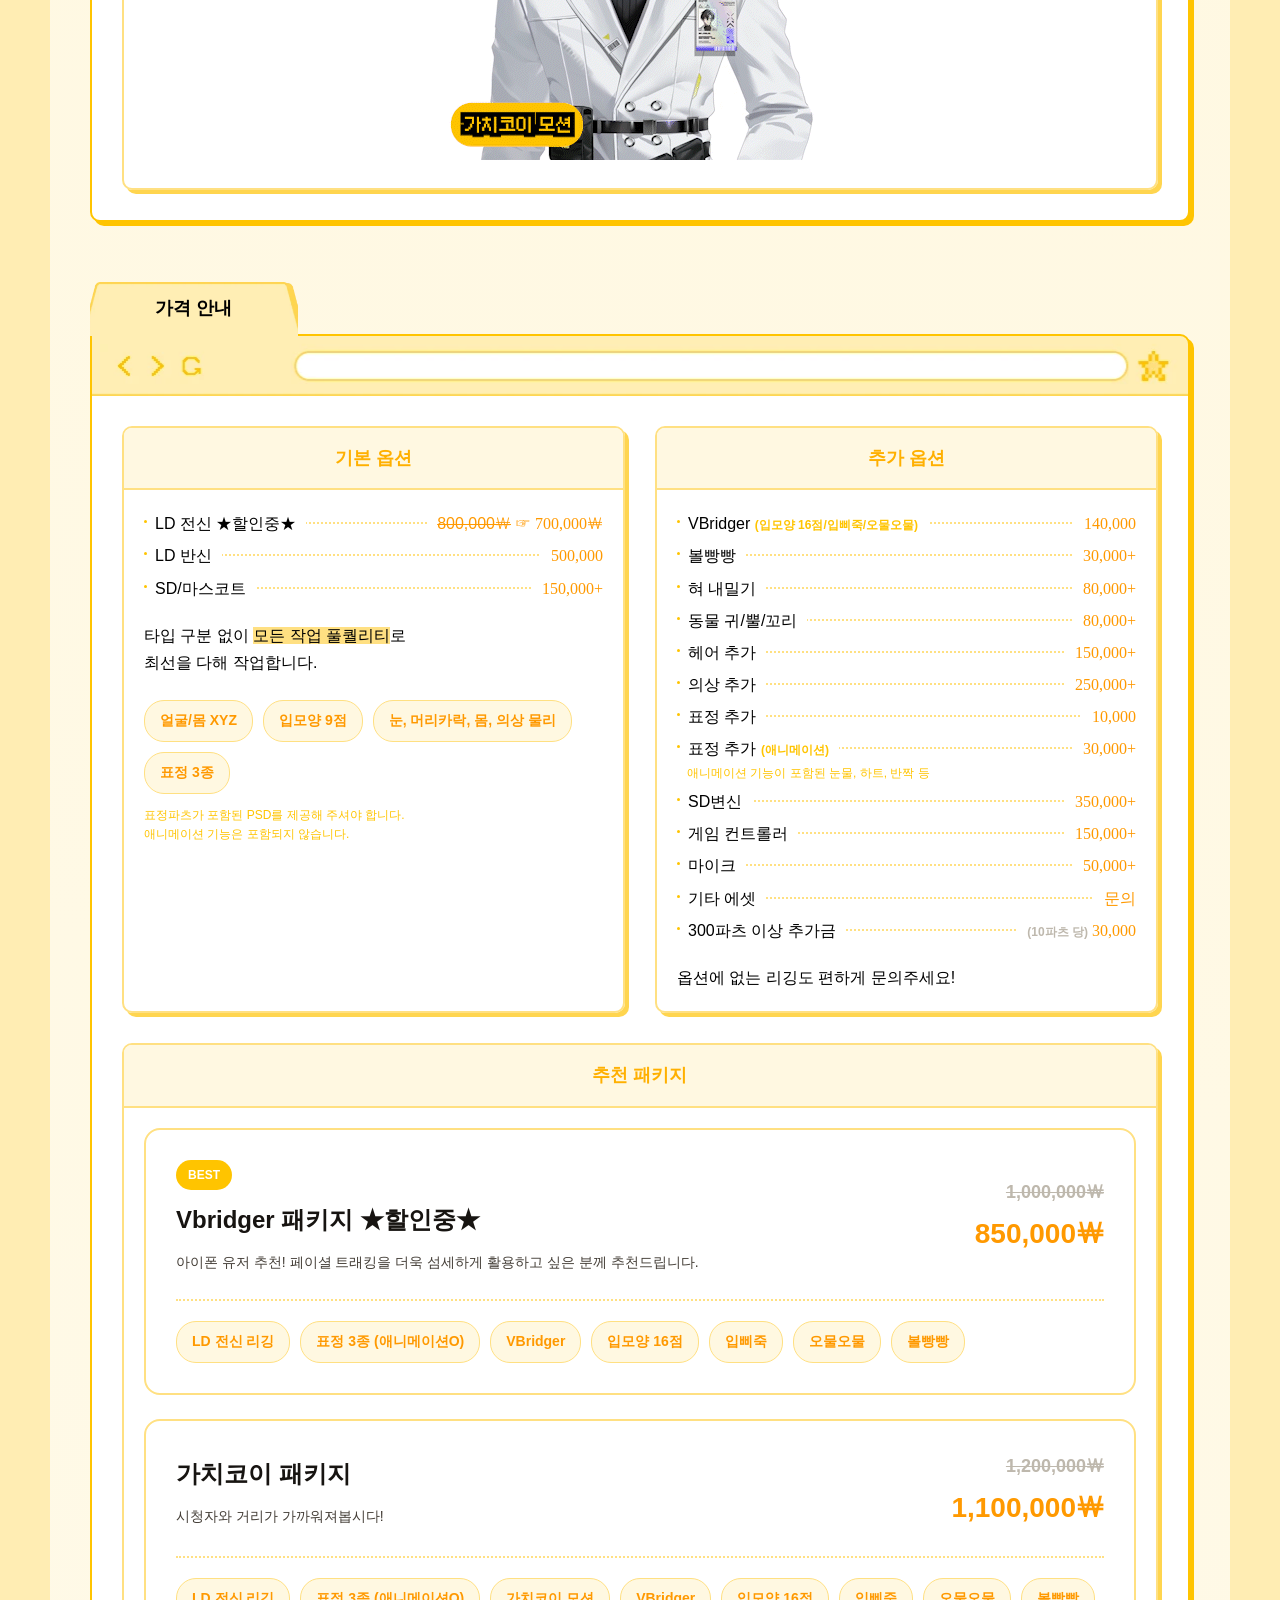
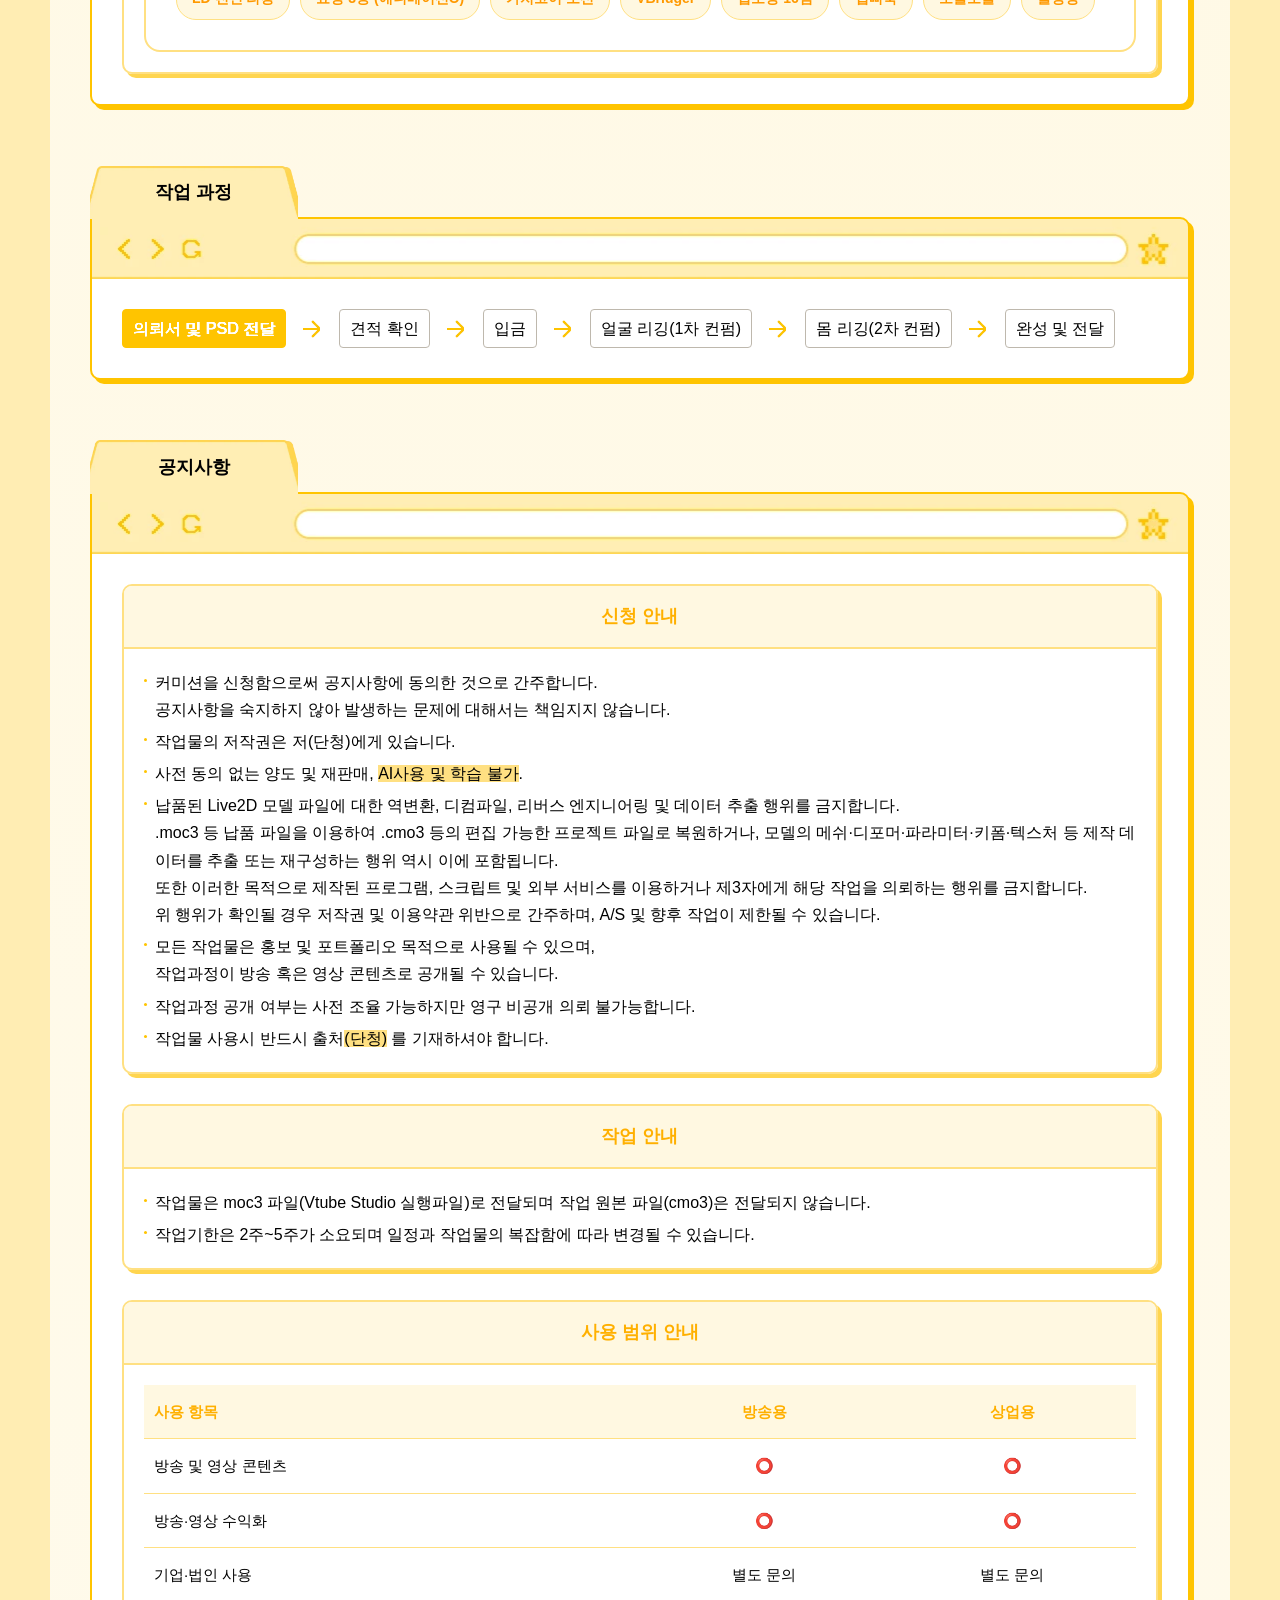
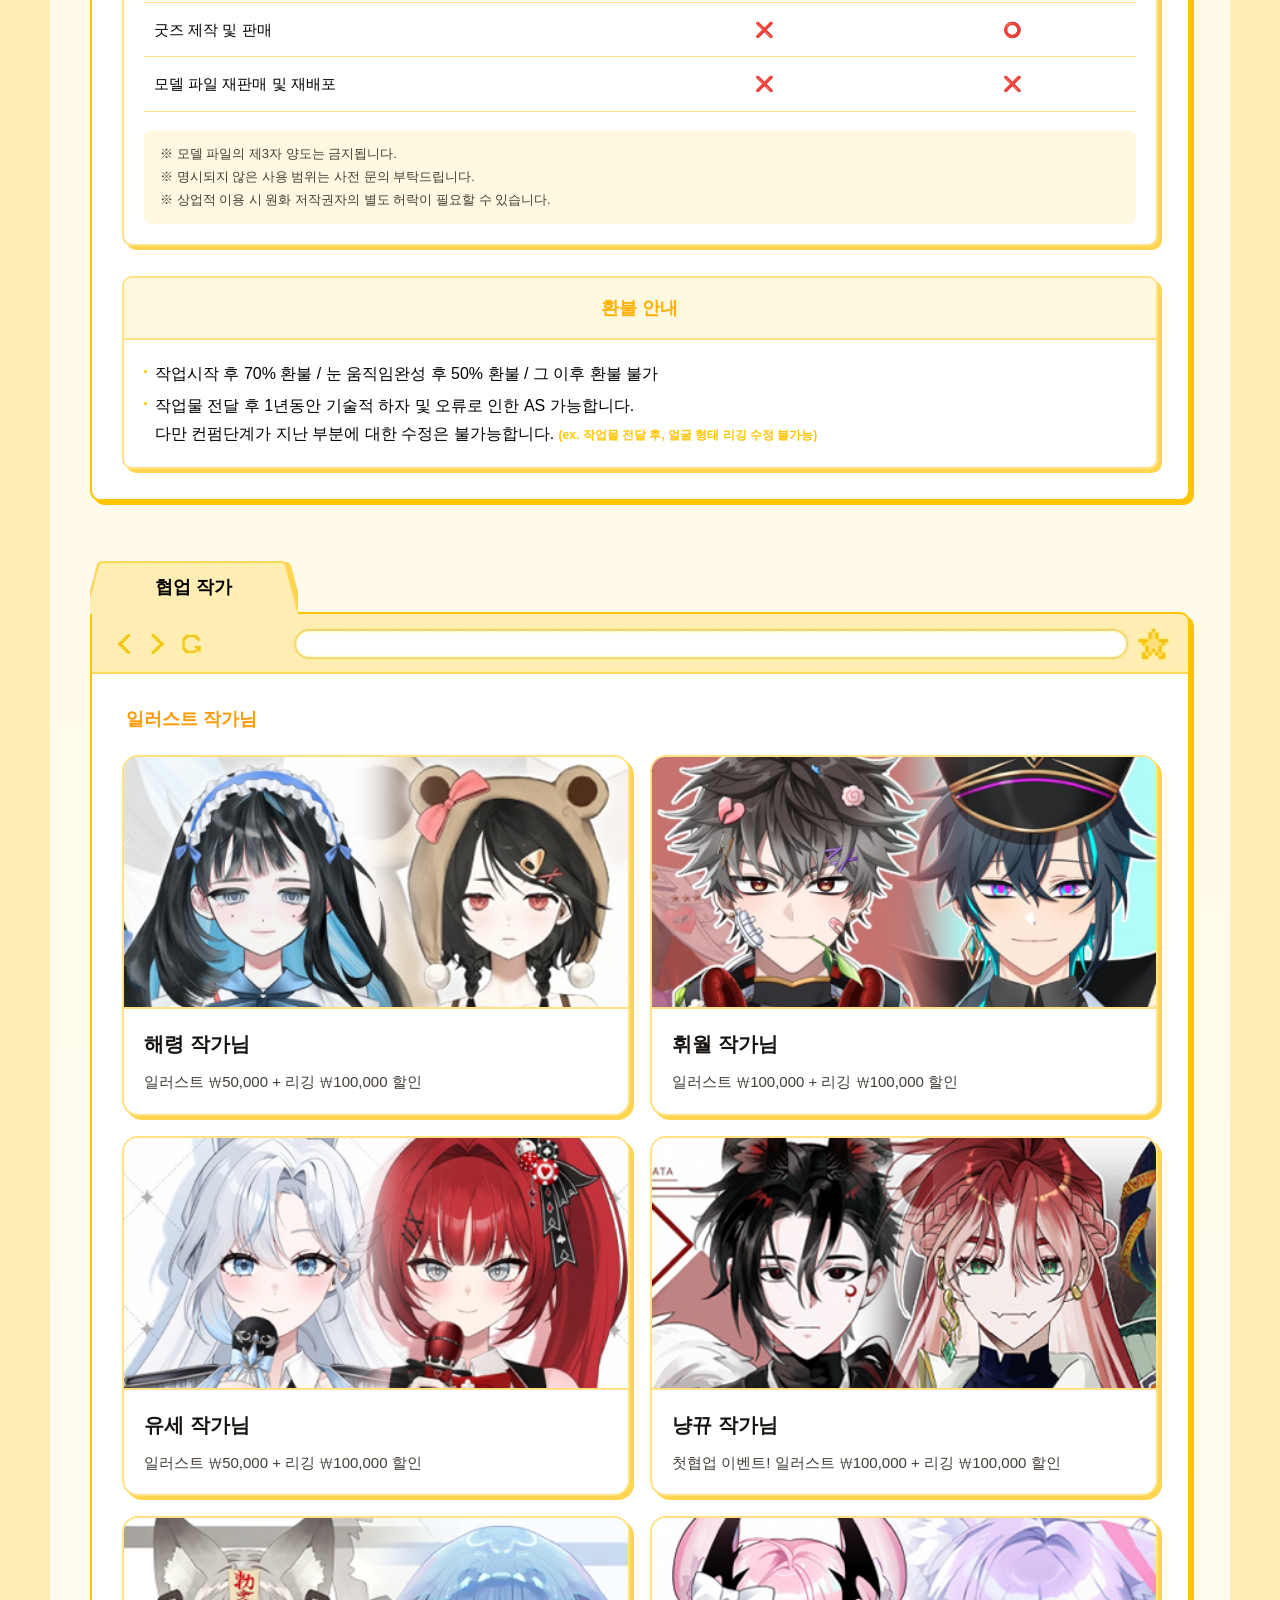
==== commit 5dd1d6a4: "Update index.html" ====
--- a/index.html
+++ b/index.html
@@ -1459,7 +1459,7 @@
                                     <img src="./img/member_62136.png" alt="와지님 협업 배너">
                                 </div>
                                 <div class="partner_card_body">
-                                    <p class="partner_name mona">틴챠 작가님</p>
+                                    <p class="partner_name mona">와지 작가님</p>
                                     <p>일러스트 ₩20,000 + 리깅 ₩20,000 할인 + 표정 3종 추가</p>
                                 </div>
                             </a>
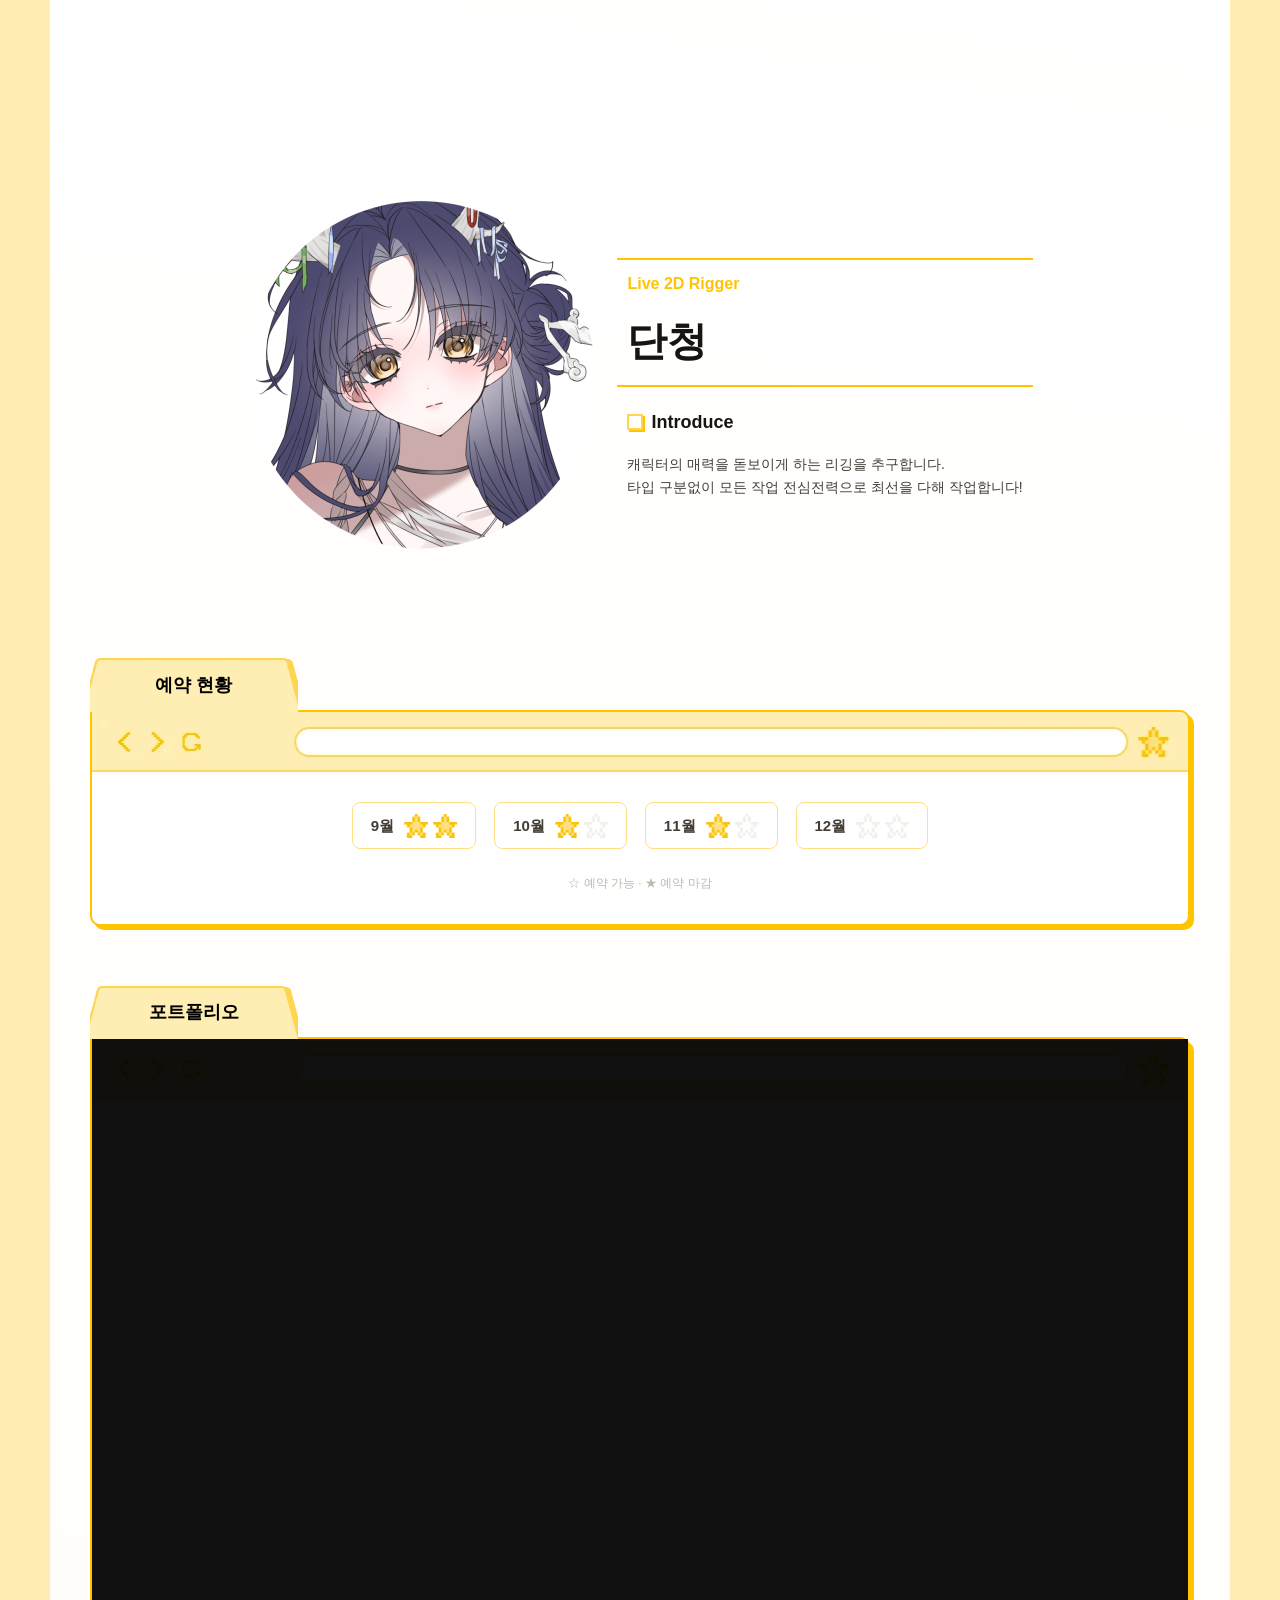
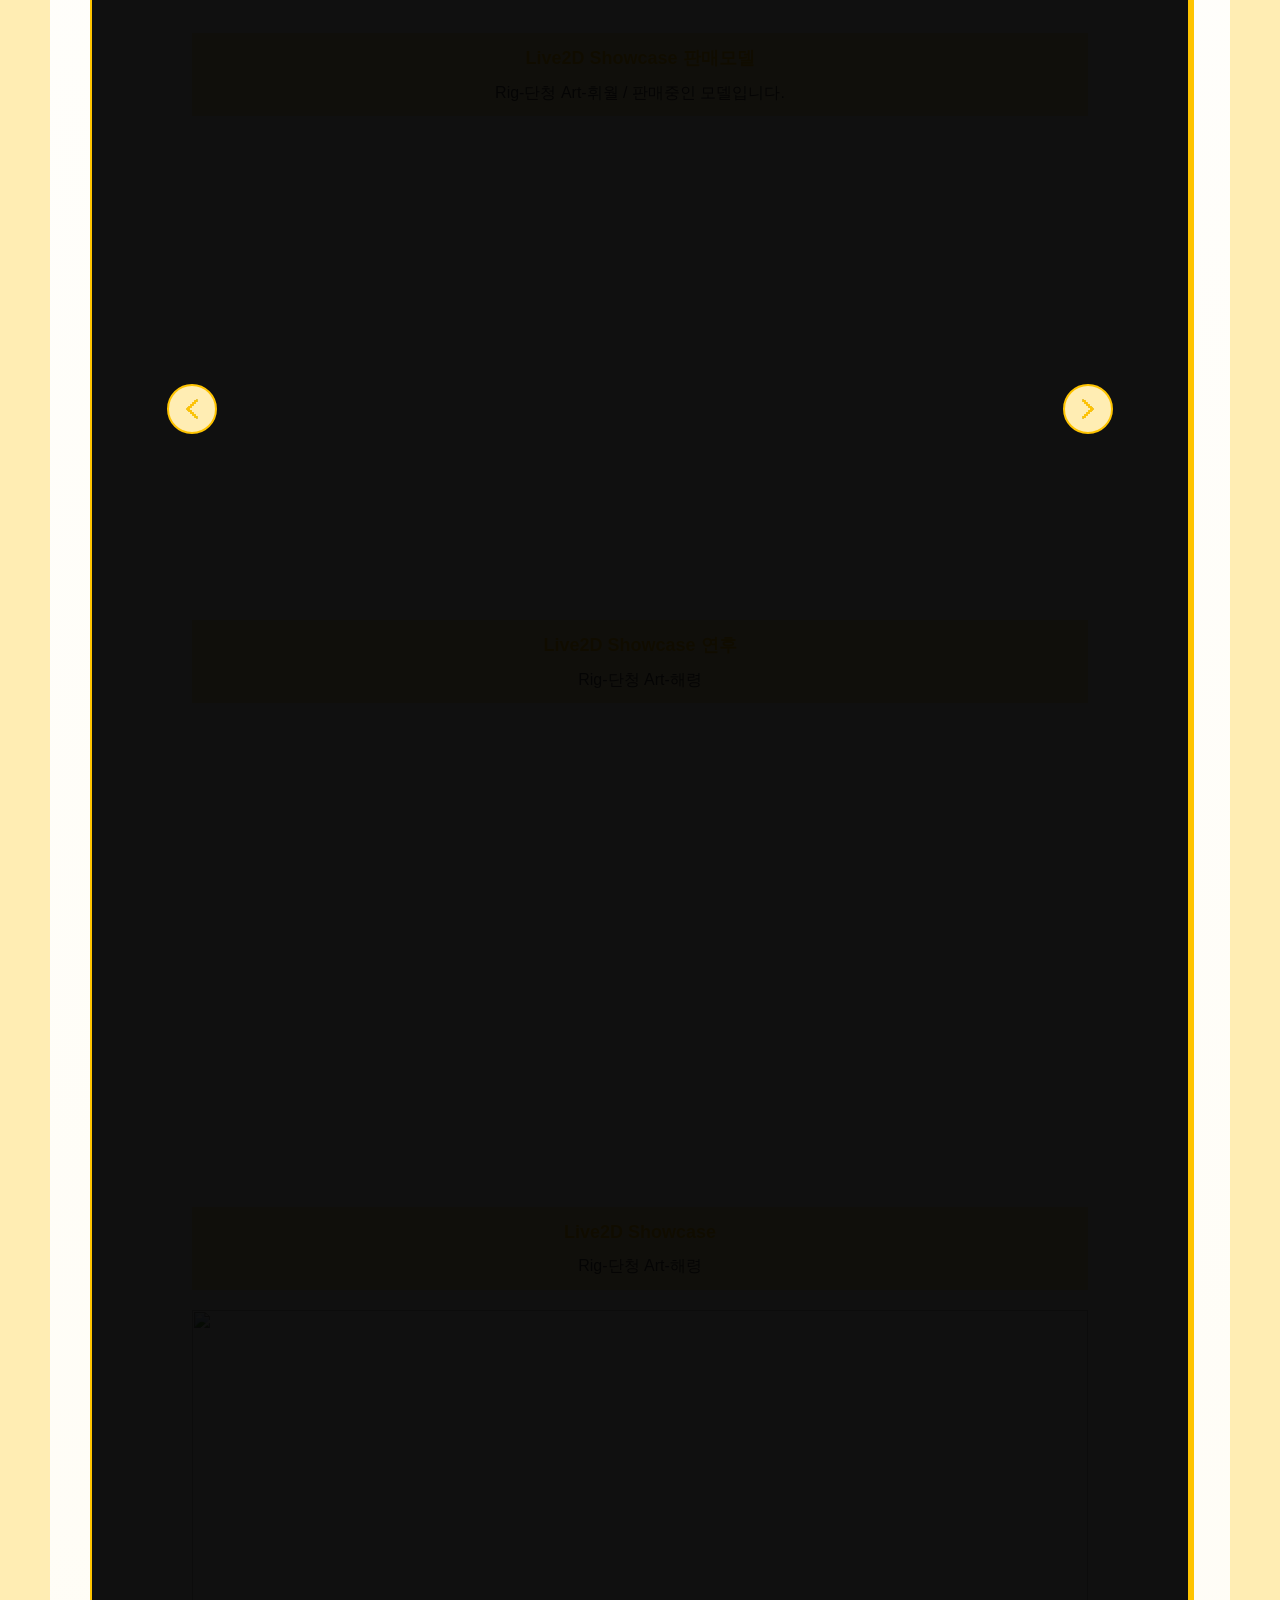
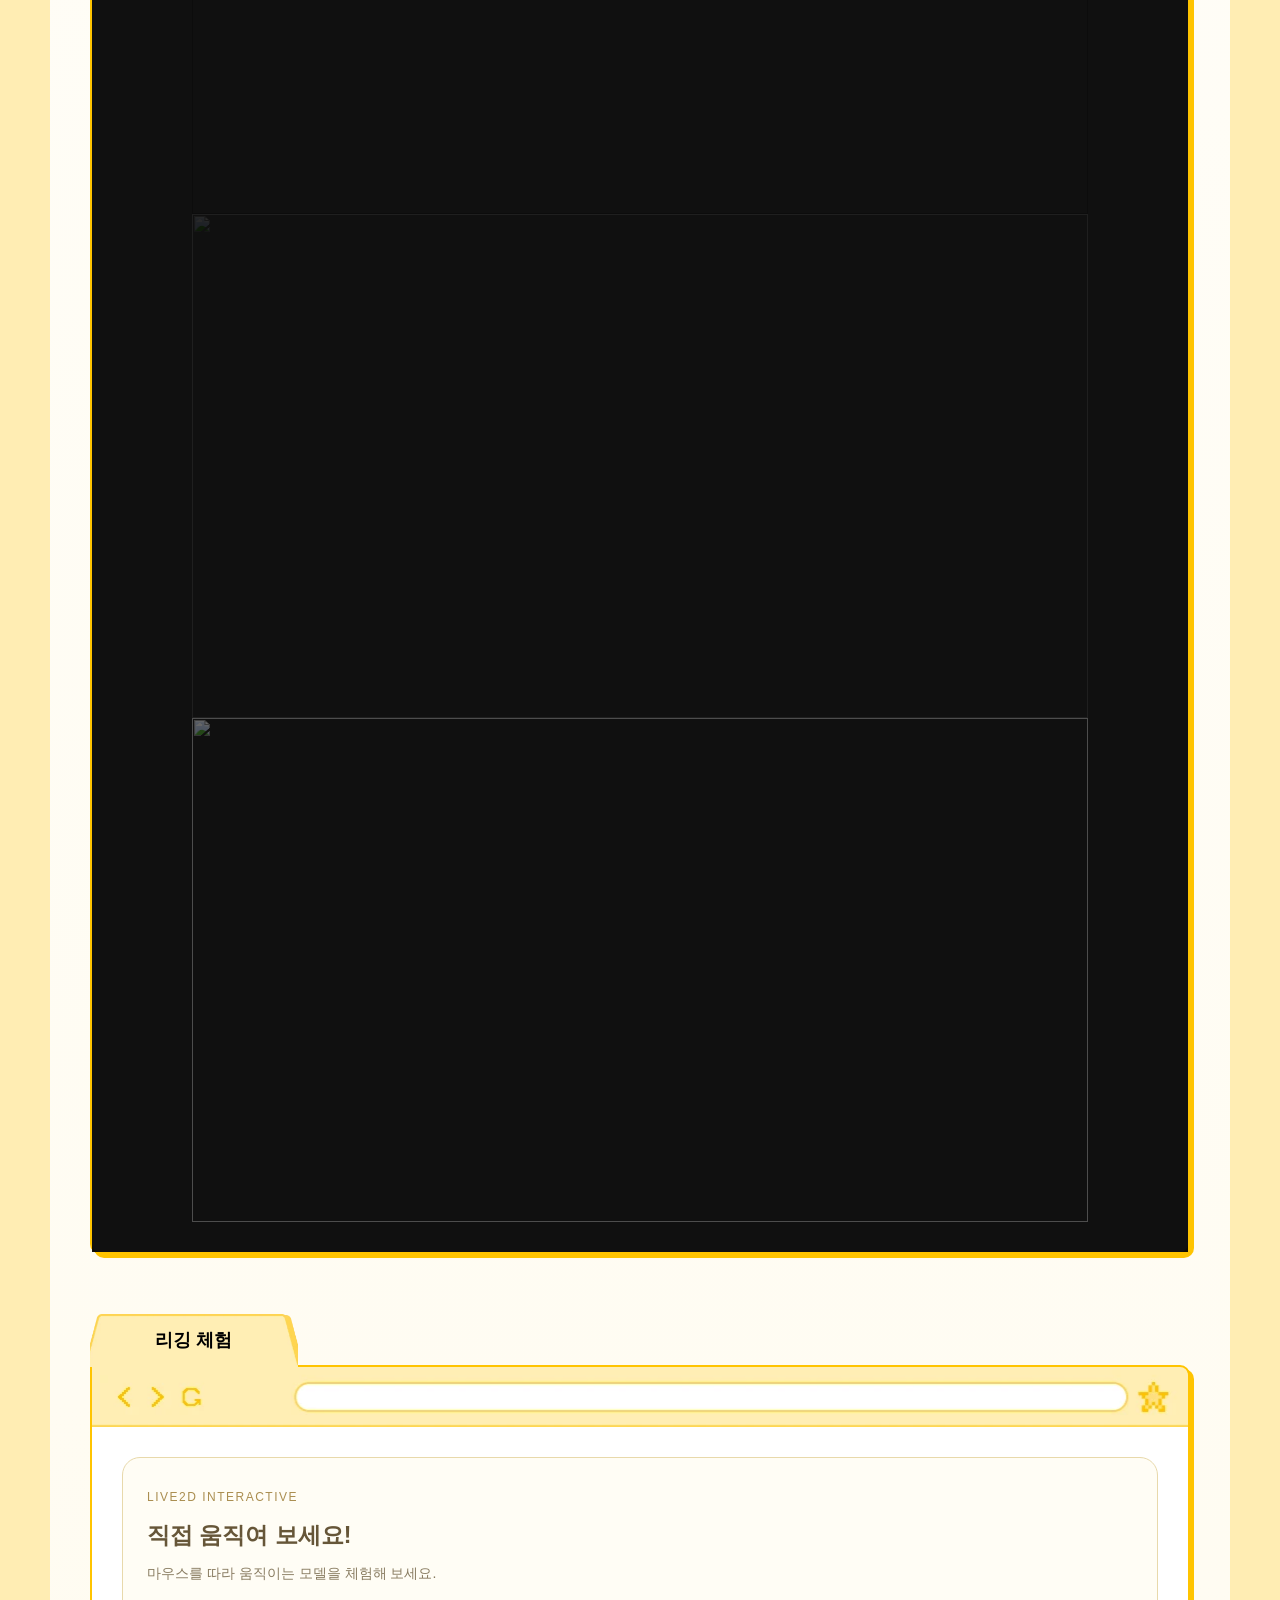
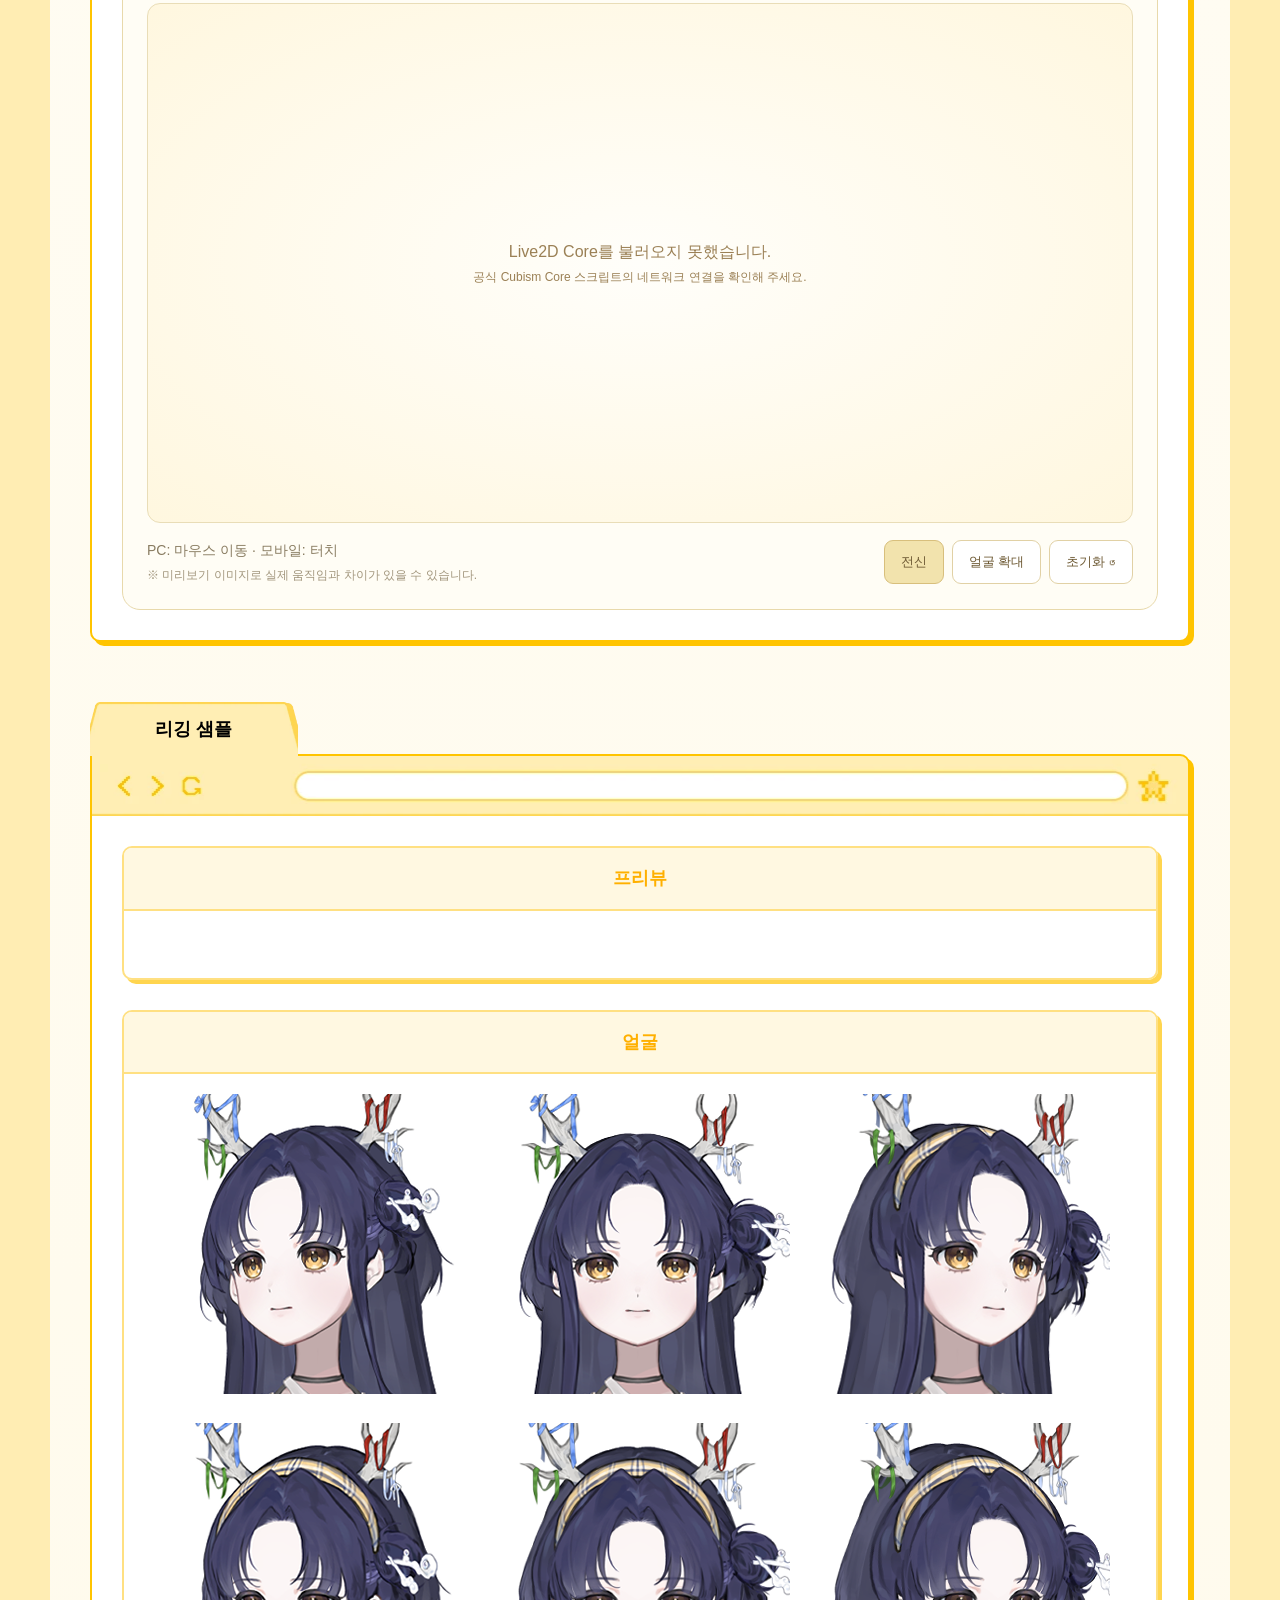
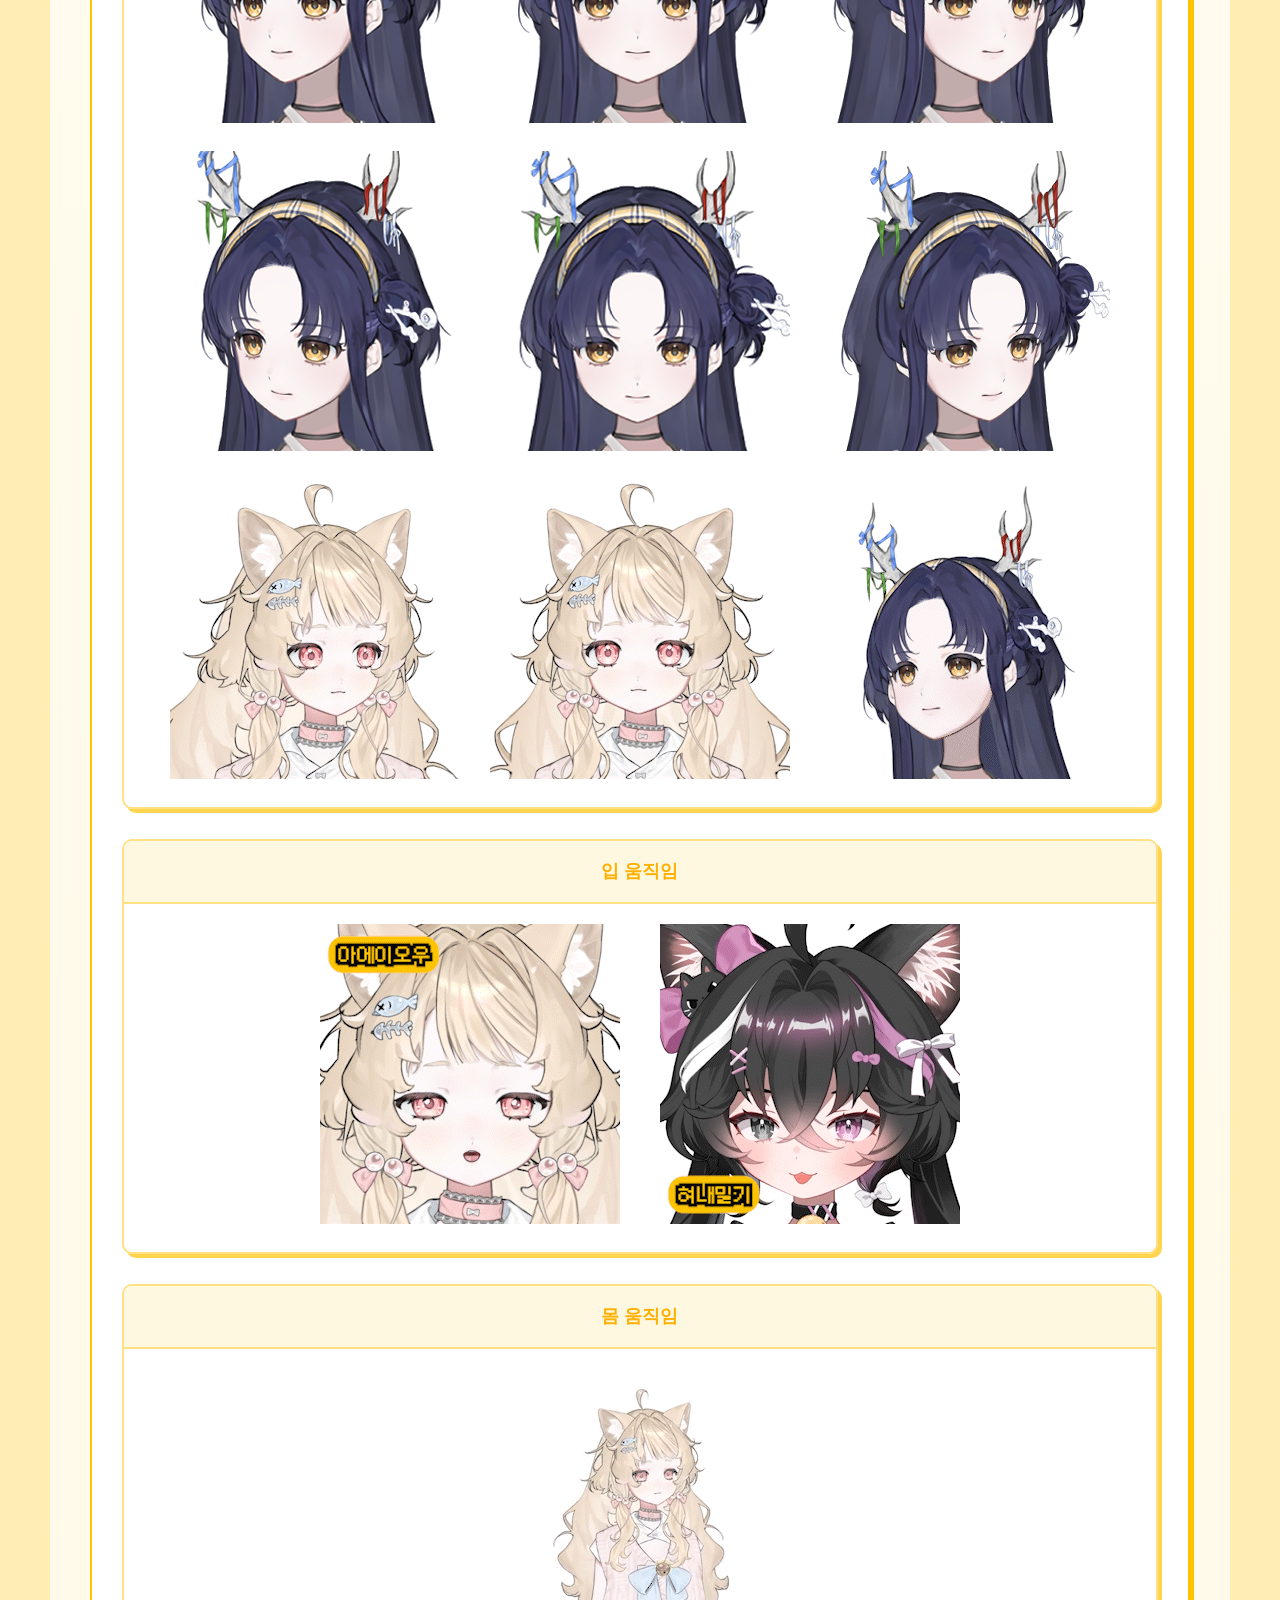
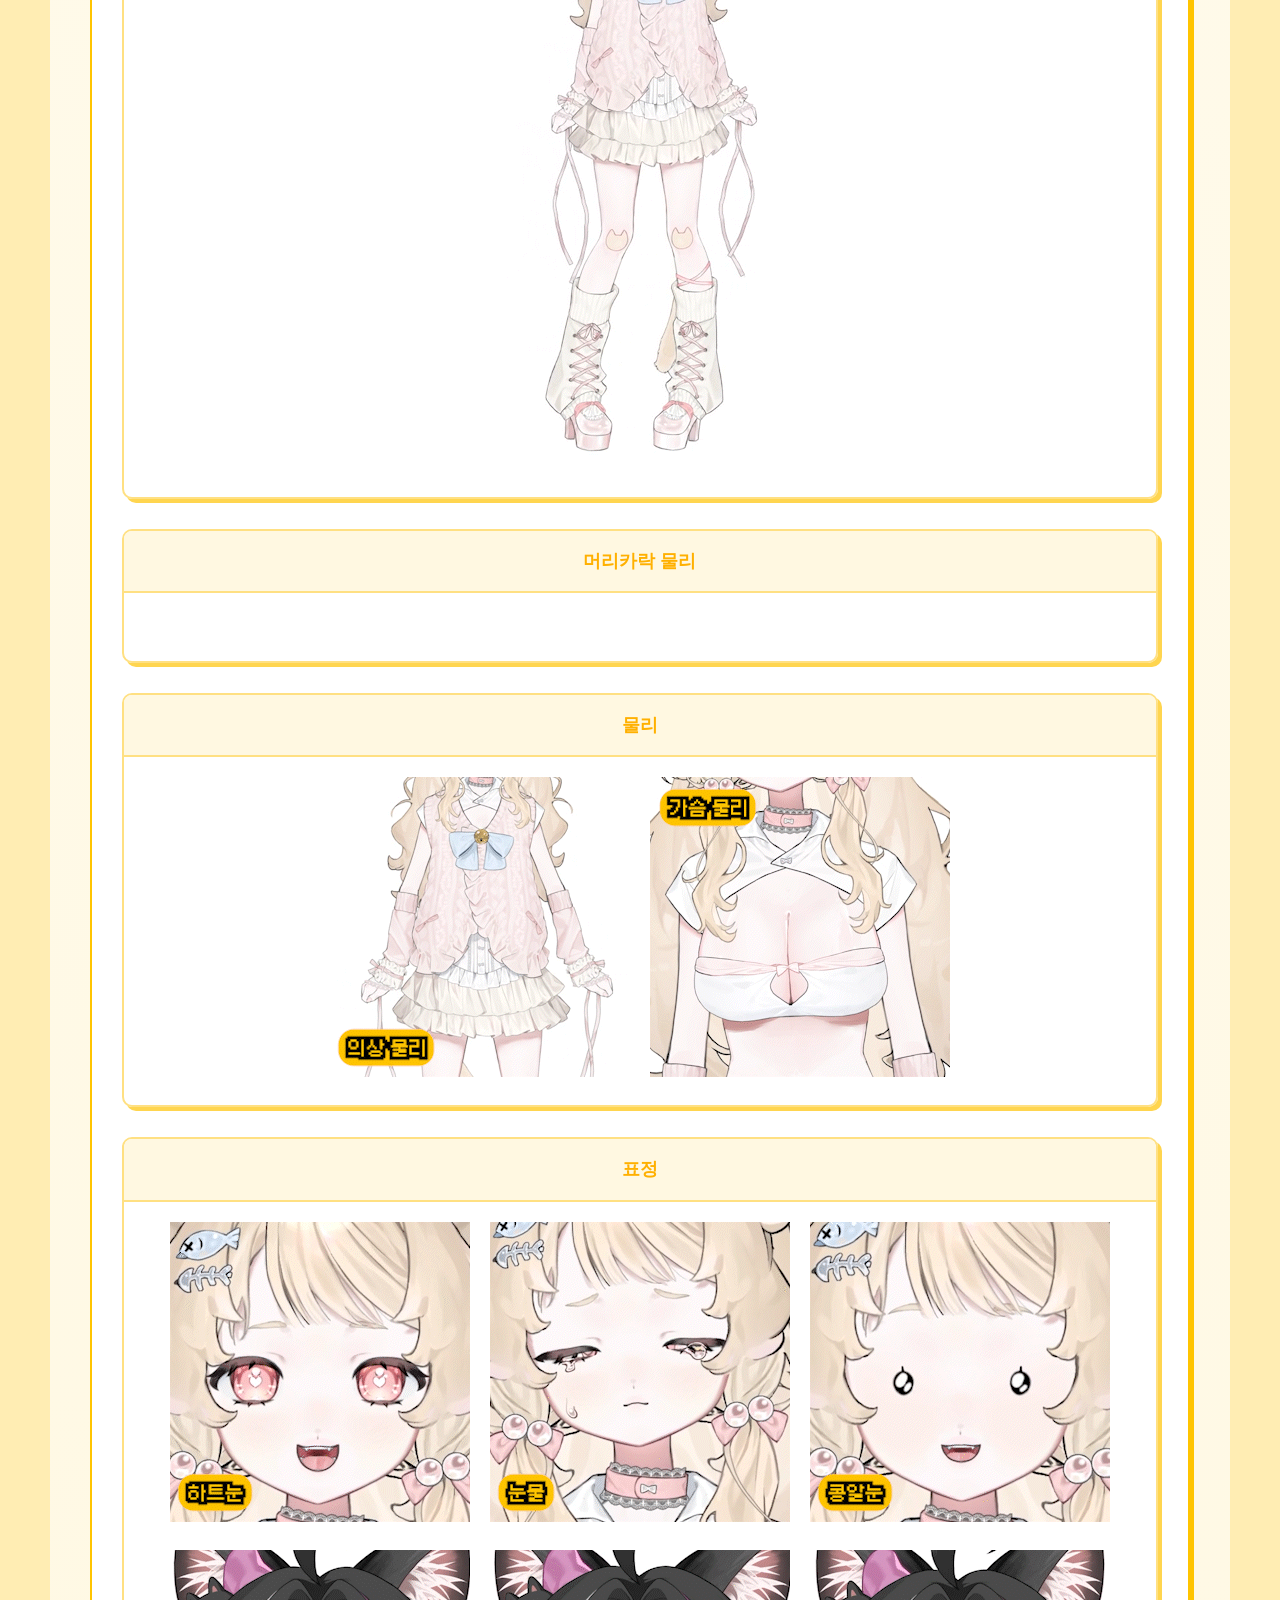
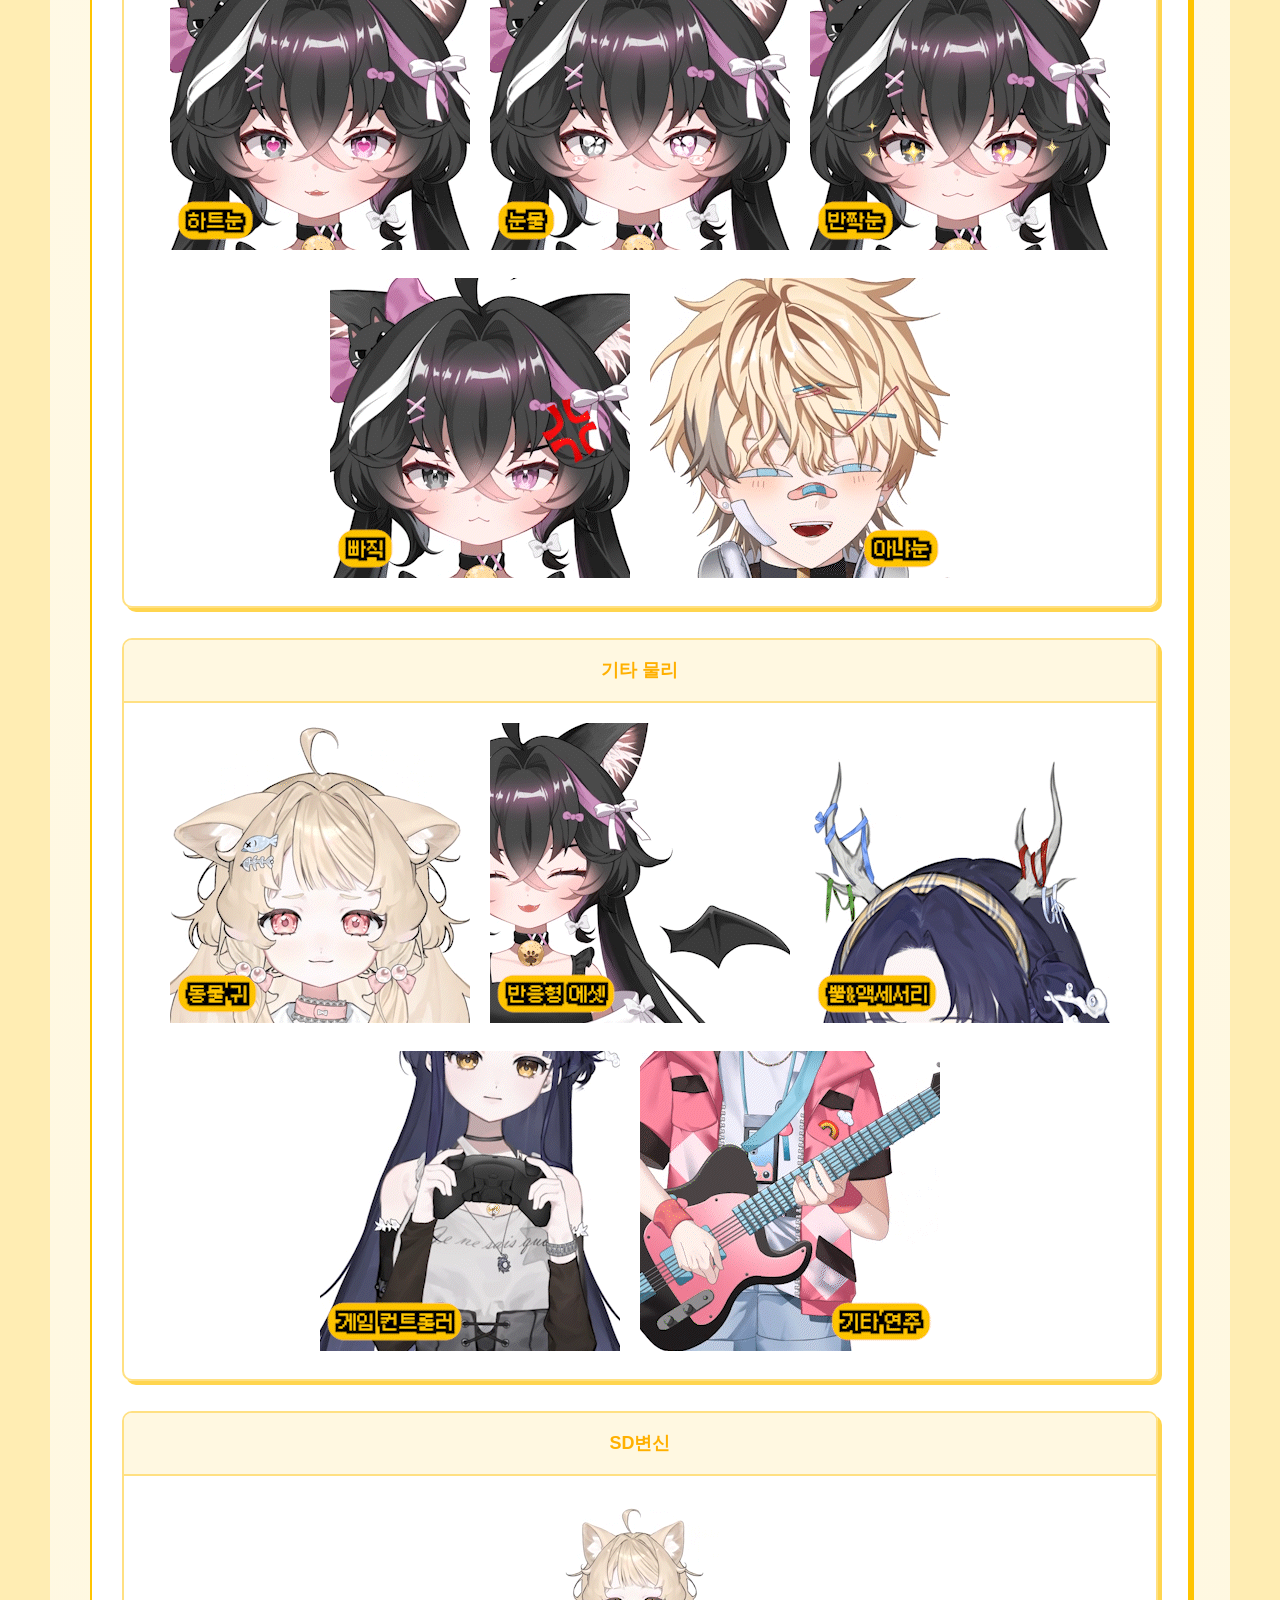
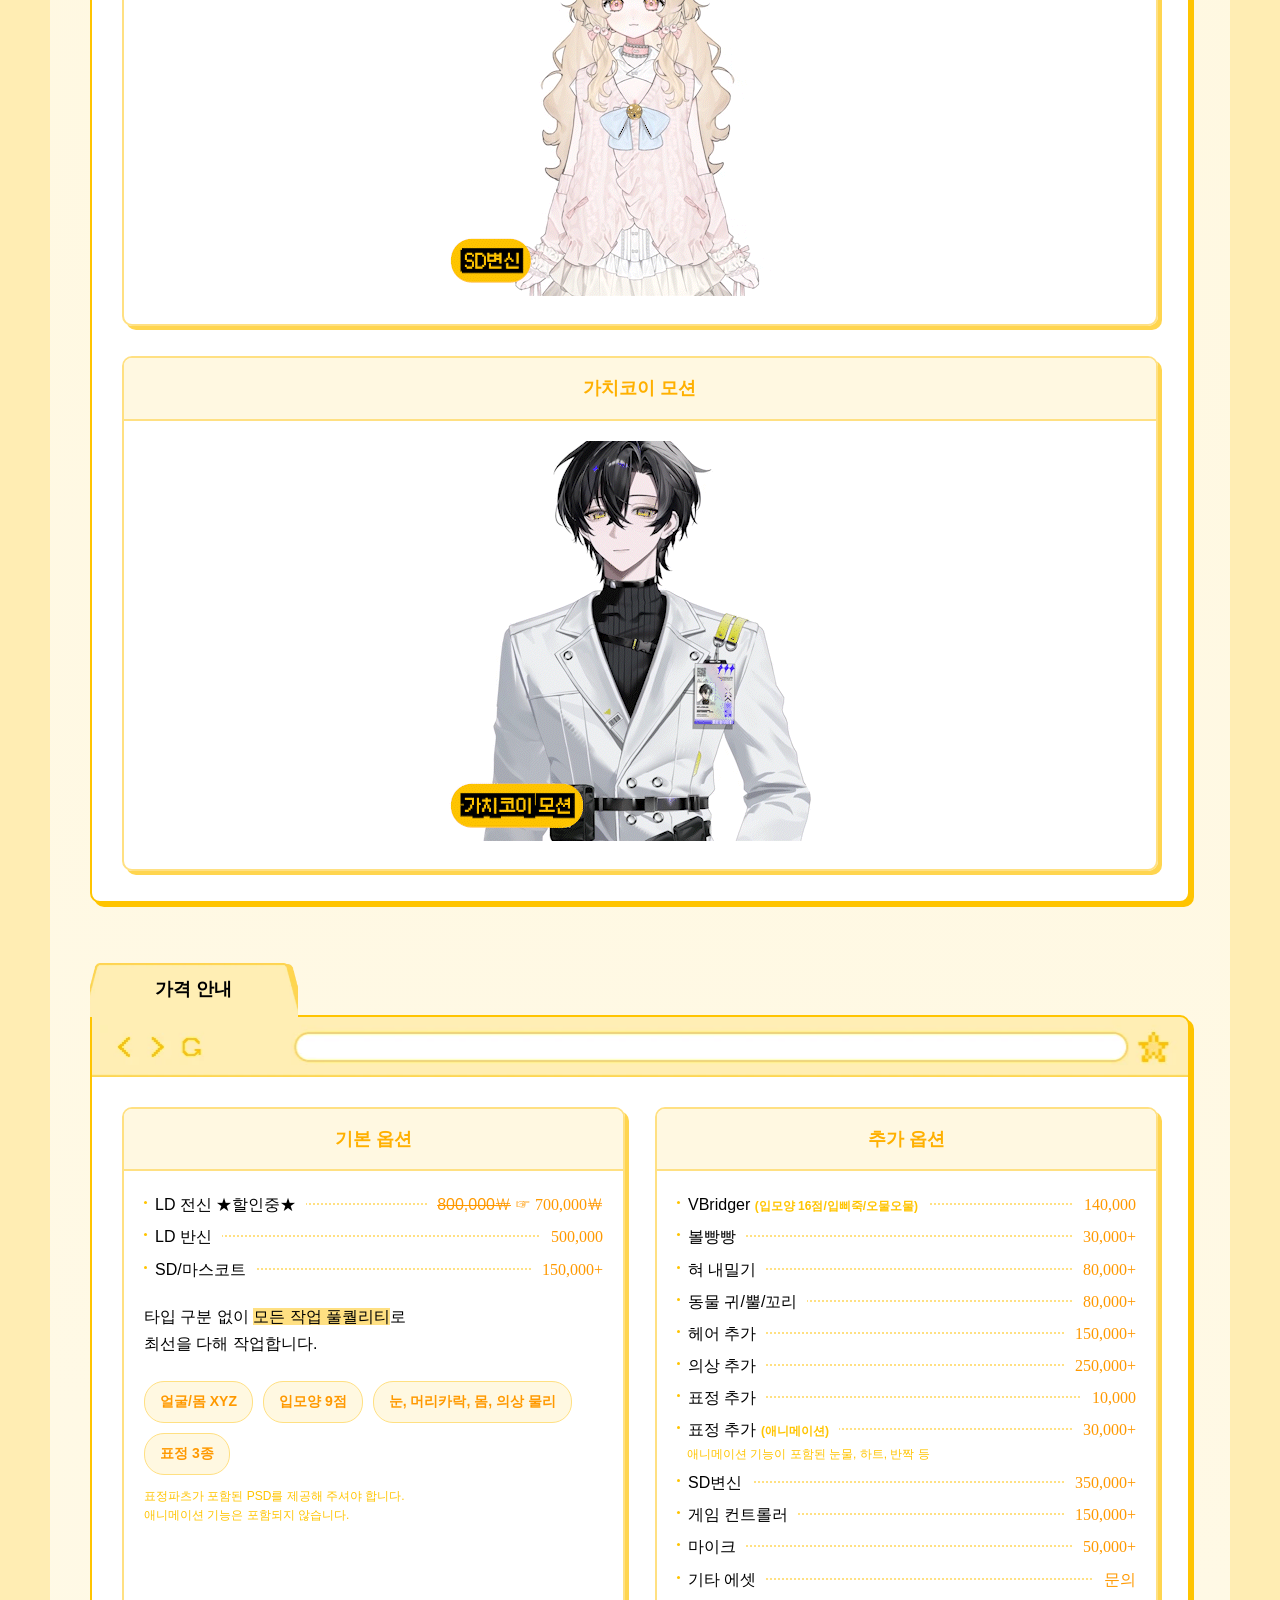
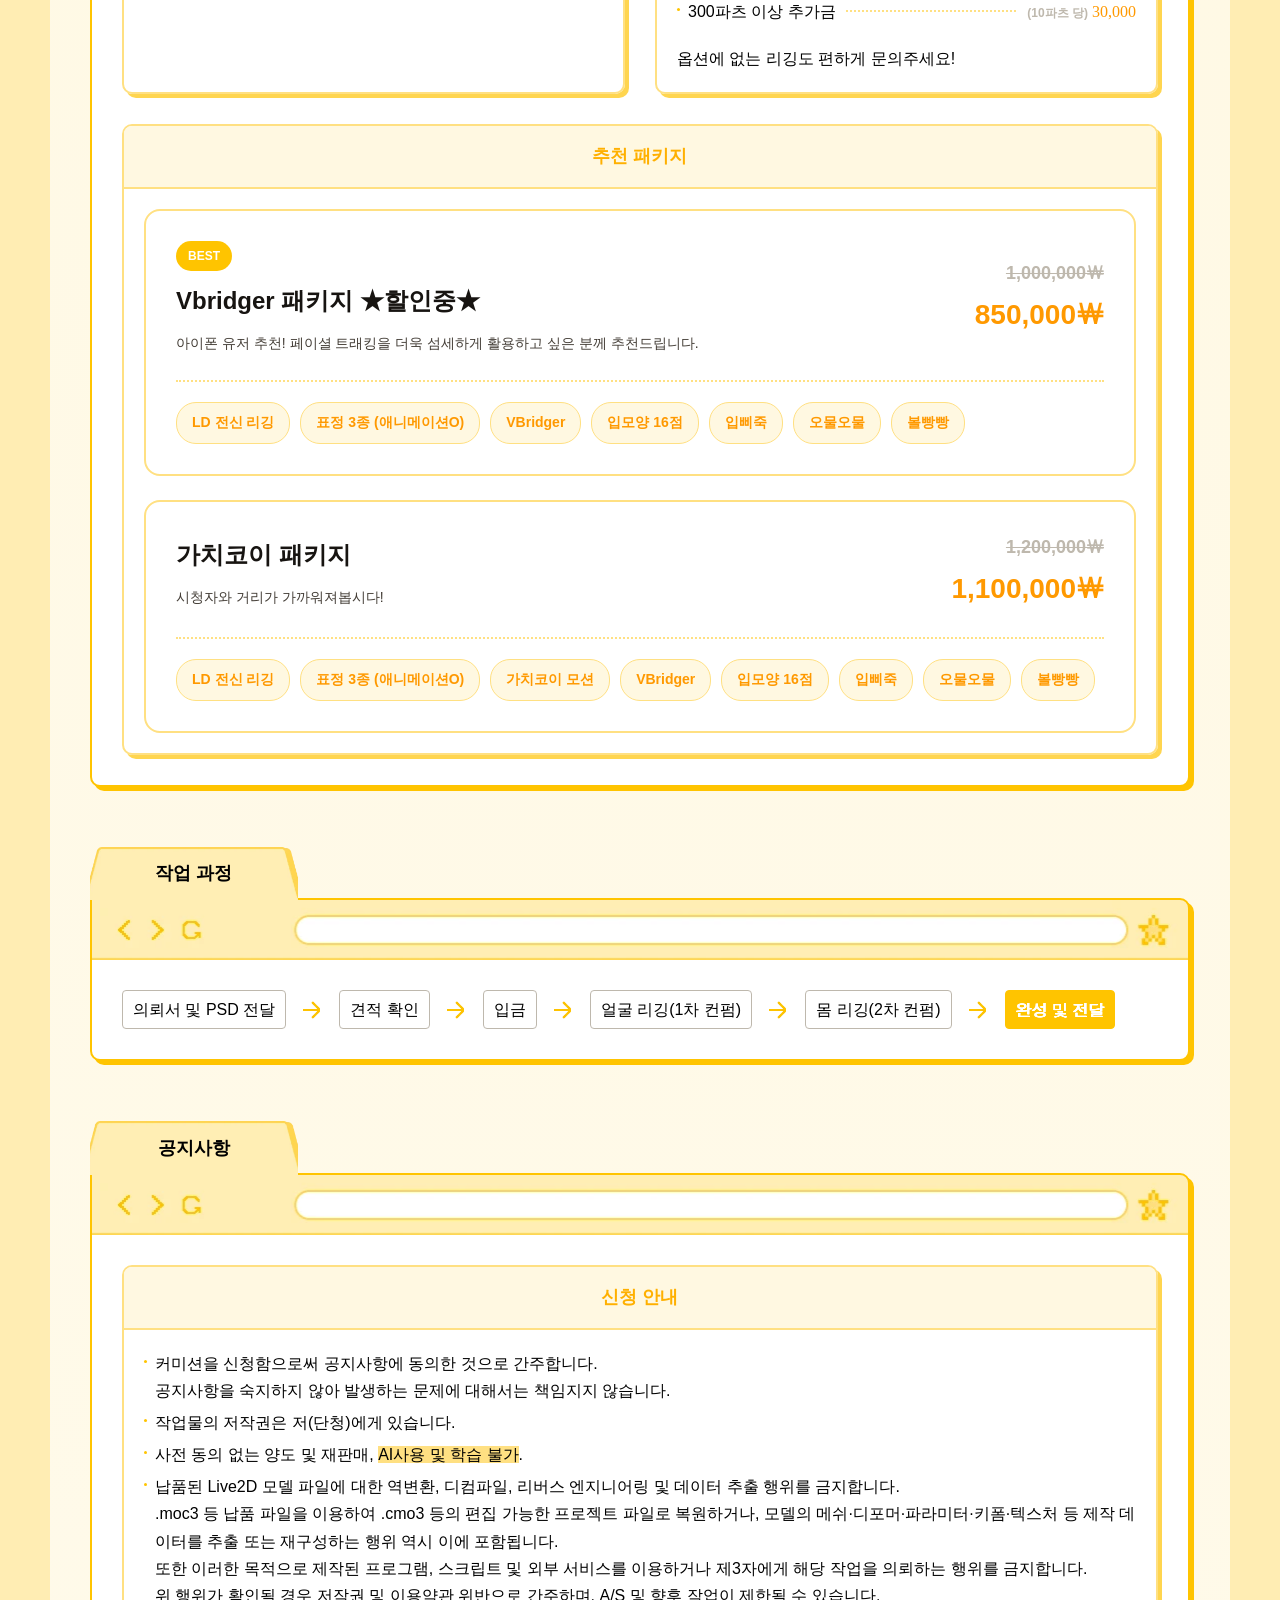
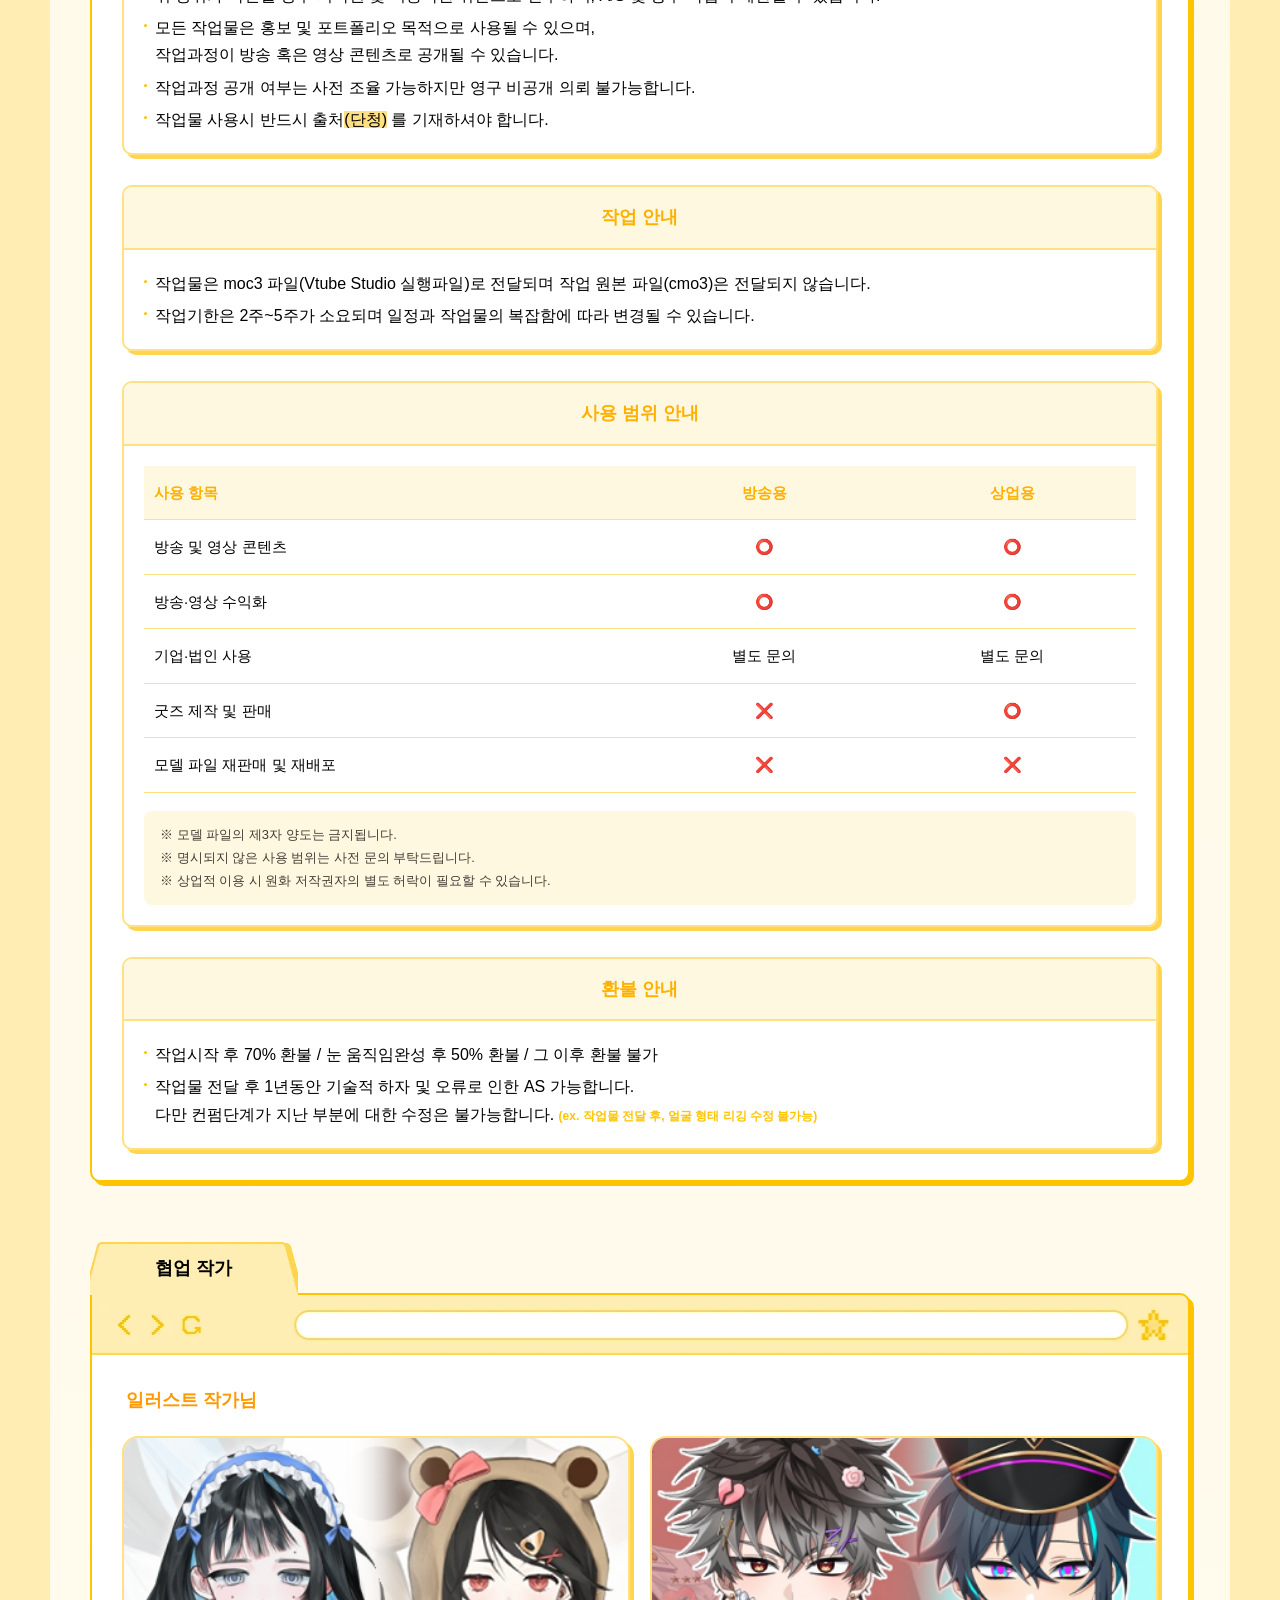
==== commit cdb65290: "Update index.html" ====
--- a/index.html
+++ b/index.html
@@ -973,9 +973,9 @@
                             <li><img src="./img/sp_07.png" alt=""></li>
                             <li><img src="./img/sp_08.png" alt=""></li>
                             <li><img src="./img/sp_09.png" alt=""></li>
-                            <li><img src="./img/sp_headX01.gif" alt=""></li>
-                            <li><img src="./img/sp_headY01.gif" alt=""></li>
-                            <li><img src="./img/sp_headXY.gif" alt=""></li>
+                            <li><img src="./img/sp_headX01.webp" alt=""></li>
+                            <li><img src="./img/sp_headY01.webp" alt=""></li>
+                            <li><img src="./img/sp_headXY.webp" alt=""></li>
                         </ul>
                     </div>
                     <!-- // 샘플 단위 -->
@@ -984,9 +984,9 @@
                     <div class="con_wrap">
                         <h3 class="con_tt mona">입 움직임</h3>
                         <ul class="con sample_li">
-                            <li><img src="./img/sp_AEIOU01.gif" alt=""></li>
-                            <li><img src="./img/sp_Vbridger01.gif" alt=""></li>
-							<li><img src="./img/sp_tongue01.gif" alt=""></li>
+                            <li><img src="./img/sp_AEIOU01.webp" alt=""></li>
+                            <li><img src="./img/sp_Vbridger01.webp" alt=""></li>
+							<li><img src="./img/sp_tongue01.webp" alt=""></li>
                         </ul>
                     </div>
                     <!-- // 샘플 단위 -->
@@ -995,8 +995,8 @@
                     <div class="con_wrap">
                         <h3 class="con_tt mona">몸 움직임</h3>
                         <ul class="con sample_li">
-                            <li><img src="./img/sp_body01.gif" alt=""></li>
-                            <li><img src="./img/sp_body02.gif" alt=""></li>
+                            <li><img src="./img/sp_body01.webp" alt=""></li>
+                            <li><img src="./img/sp_body02.webp" alt=""></li>
                         </ul>
                     </div>
                     <!-- // 샘플 단위 -->
@@ -1005,8 +1005,8 @@
                     <div class="con_wrap">
                         <h3 class="con_tt mona">머리카락 물리</h3>
                         <ul class="con sample_li">
-                            <li><img src="./img/sp_Hair01.gif" alt=""></li>
-                            <li><img src="./img/sp_Hair02.gif" alt=""></li>
+                            <li><img src="./img/sp_Hair01.webp" alt=""></li>
+                            <li><img src="./img/sp_Hair02.webp" alt=""></li>
                         </ul>
                     </div>
                     <!-- // 샘플 단위 -->
@@ -1015,8 +1015,8 @@
                     <div class="con_wrap">
                         <h3 class="con_tt mona">물리</h3>
                         <ul class="con sample_li">
-                            <li><img src="./img/sp_clothes01.gif" alt=""></li>
-                            <li><img src="./img/sp_bust01.gif" alt=""></li>
+                            <li><img src="./img/sp_clothes01.webp" alt=""></li>
+                            <li><img src="./img/sp_bust01.webp" alt=""></li>
                         </ul>
                     </div>
                     <!-- // 샘플 단위 -->
@@ -1025,14 +1025,14 @@
                     <div class="con_wrap">
                         <h3 class="con_tt mona">표정</h3>
                         <ul class="con sample_li">
-                            <li><img src="./img/sp_heart01.gif" alt=""></li>
-                            <li><img src="./img/sp_tear01.gif" alt=""></li>
-                            <li><img src="./img/sp_kongal.gif" alt=""></li>
-							<li><img src="./img/sp_heart02.gif" alt=""></li>
-							<li><img src="./img/sp_tear02.gif" alt=""></li>
-							<li><img src="./img/sp_kira02.gif" alt=""></li>
-							<li><img src="./img/sp_angry01.gif" alt=""></li>
-							<li><img src="./img/sp_anya.gif" alt=""></li>
+                            <li><img src="./img/sp_heart01.webp" alt=""></li>
+                            <li><img src="./img/sp_tear01.webp" alt=""></li>
+                            <li><img src="./img/sp_kongal.webp" alt=""></li>
+							<li><img src="./img/sp_heart02.webp" alt=""></li>
+							<li><img src="./img/sp_tear02.webp" alt=""></li>
+							<li><img src="./img/sp_kira02.webp" alt=""></li>
+							<li><img src="./img/sp_angry01.webp" alt=""></li>
+							<li><img src="./img/sp_anya.webp" alt=""></li>
                         </ul>
                     </div>
                     <!-- // 샘플 단위 -->
@@ -1041,12 +1041,12 @@
                     <div class="con_wrap">
                         <h3 class="con_tt mona">기타 물리</h3>
                         <ul class="con sample_li">
-                            <li><img src="./img/sp_ear01.gif" alt=""></li>
-							<li><img src="./img/sp_wing01.gif" alt=""></li>
-                            <li><img src="./img/sp_horn01.gif" alt=""></li>
-                            <li><img src="./img/sp_game01.gif" alt=""></li>
-                            <li><img src="./img/sp_guitar.gif" alt=""></li>
-							<li><img src="./img/sp_keyring01.gif" alt=""></li>
+                            <li><img src="./img/sp_ear01.webp" alt=""></li>
+							<li><img src="./img/sp_wing01.webp" alt=""></li>
+                            <li><img src="./img/sp_horn01.webp" alt=""></li>
+                            <li><img src="./img/sp_game01.webp" alt=""></li>
+                            <li><img src="./img/sp_guitar.webp" alt=""></li>
+							<li><img src="./img/sp_keyring01.webp" alt=""></li>
                         </ul>
                     </div>
                     <!-- // 샘플 단위 -->
@@ -1055,7 +1055,7 @@
                     <div class="con_wrap">
                         <h3 class="con_tt mona">SD변신</h3>
                         <ul class="con sample_li">
-                            <li><img src="./img/sp_SD01.gif" alt=""></li>
+                            <li><img src="./img/sp_SD01.webp" alt=""></li>
                         </ul>
                     </div>
                     <!-- // 샘플 단위 -->
@@ -1064,7 +1064,7 @@
                     <div class="con_wrap">
                         <h3 class="con_tt mona">가치코이 모션</h3>
                         <ul class="con sample_li">
-                            <li><img src="./img/sp_gachikoi01.gif" alt=""></li>
+                            <li><img src="./img/sp_gachikoi01.webp" alt=""></li>
                         </ul>
                     </div>
                     <!-- // 샘플 단위 -->
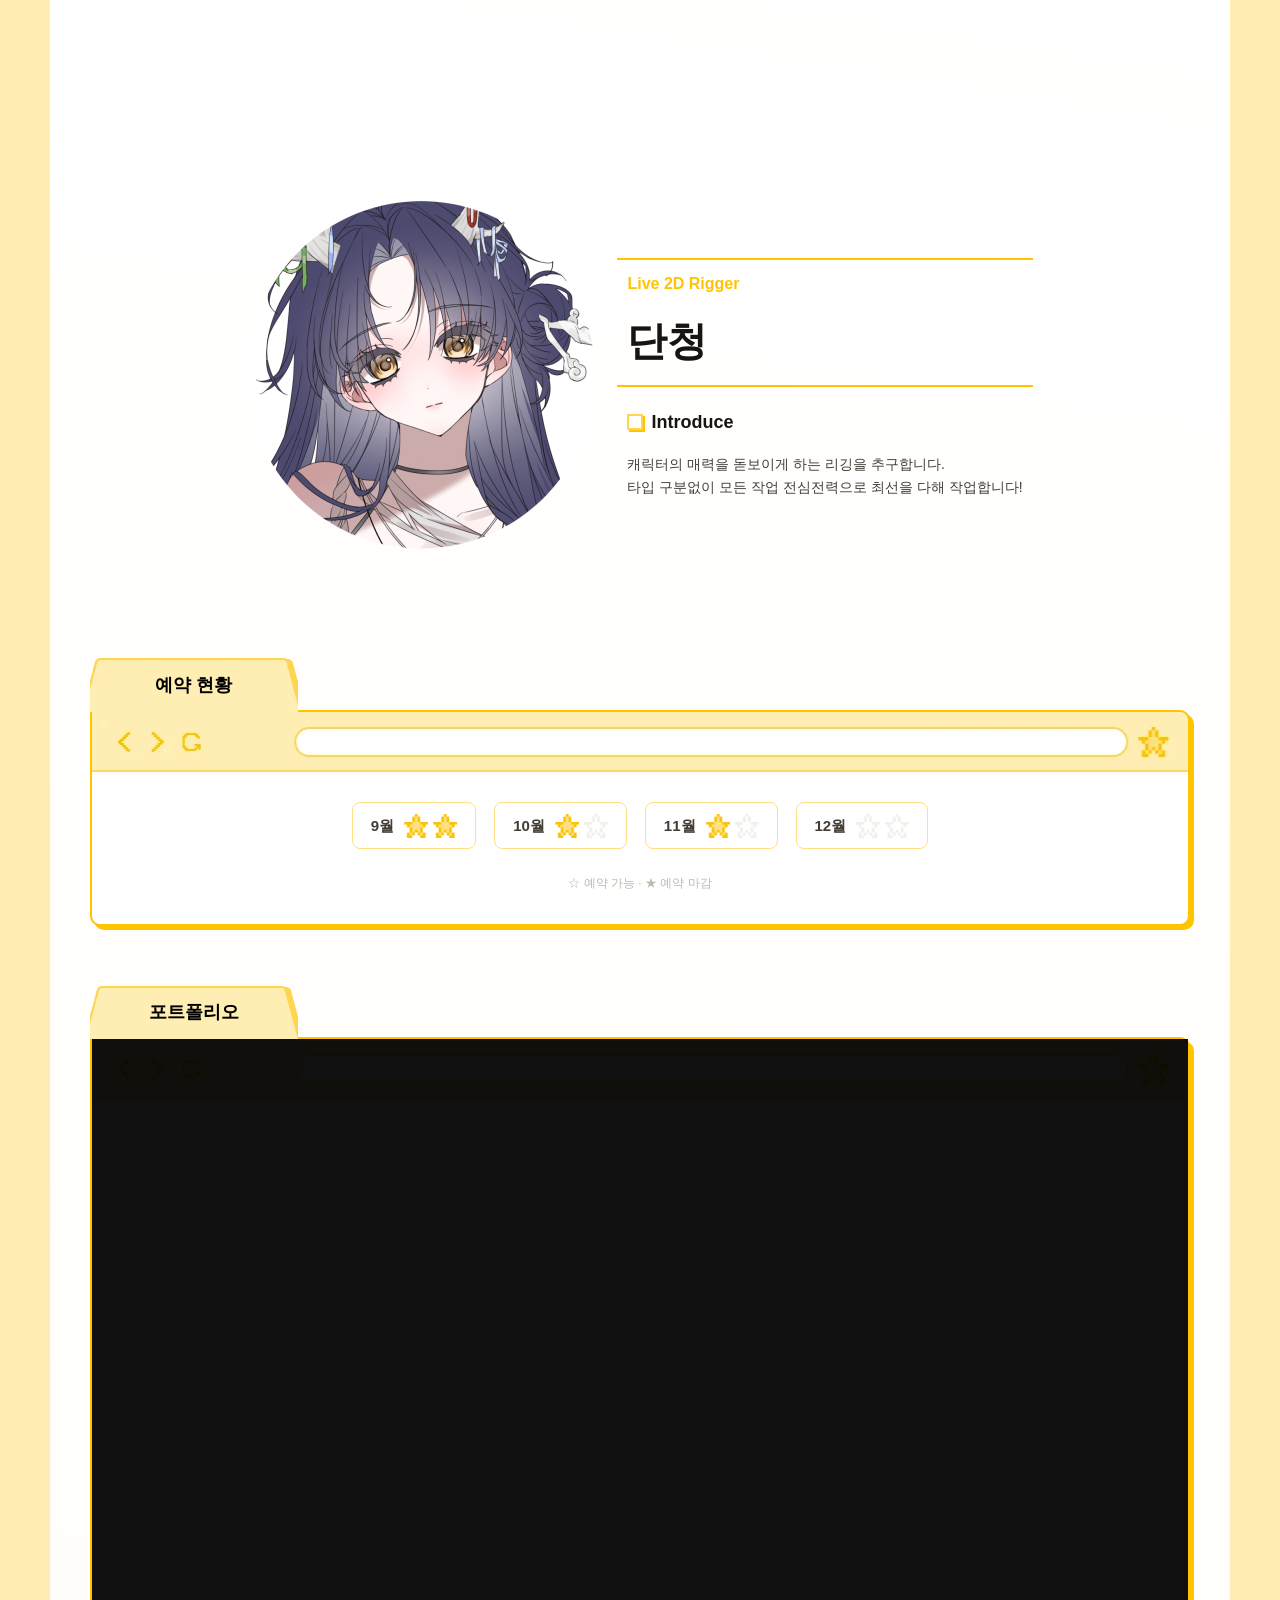
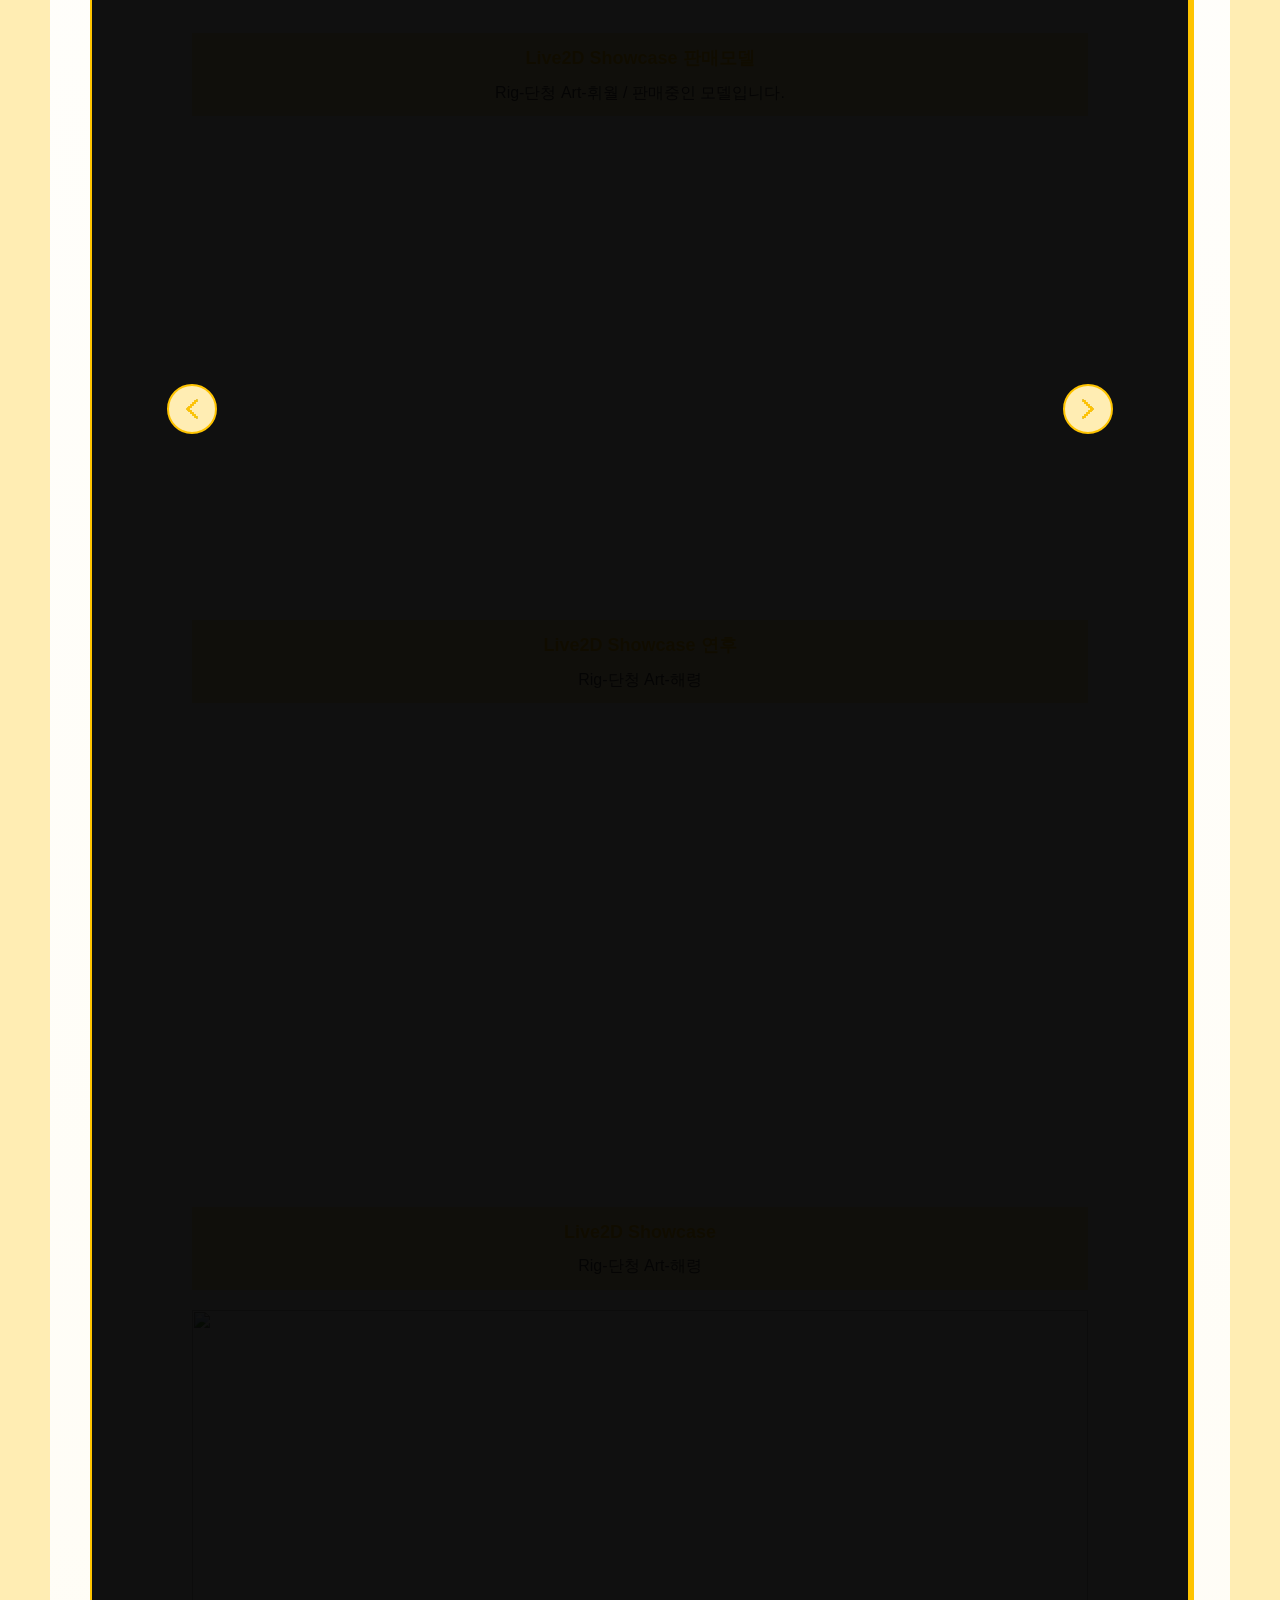
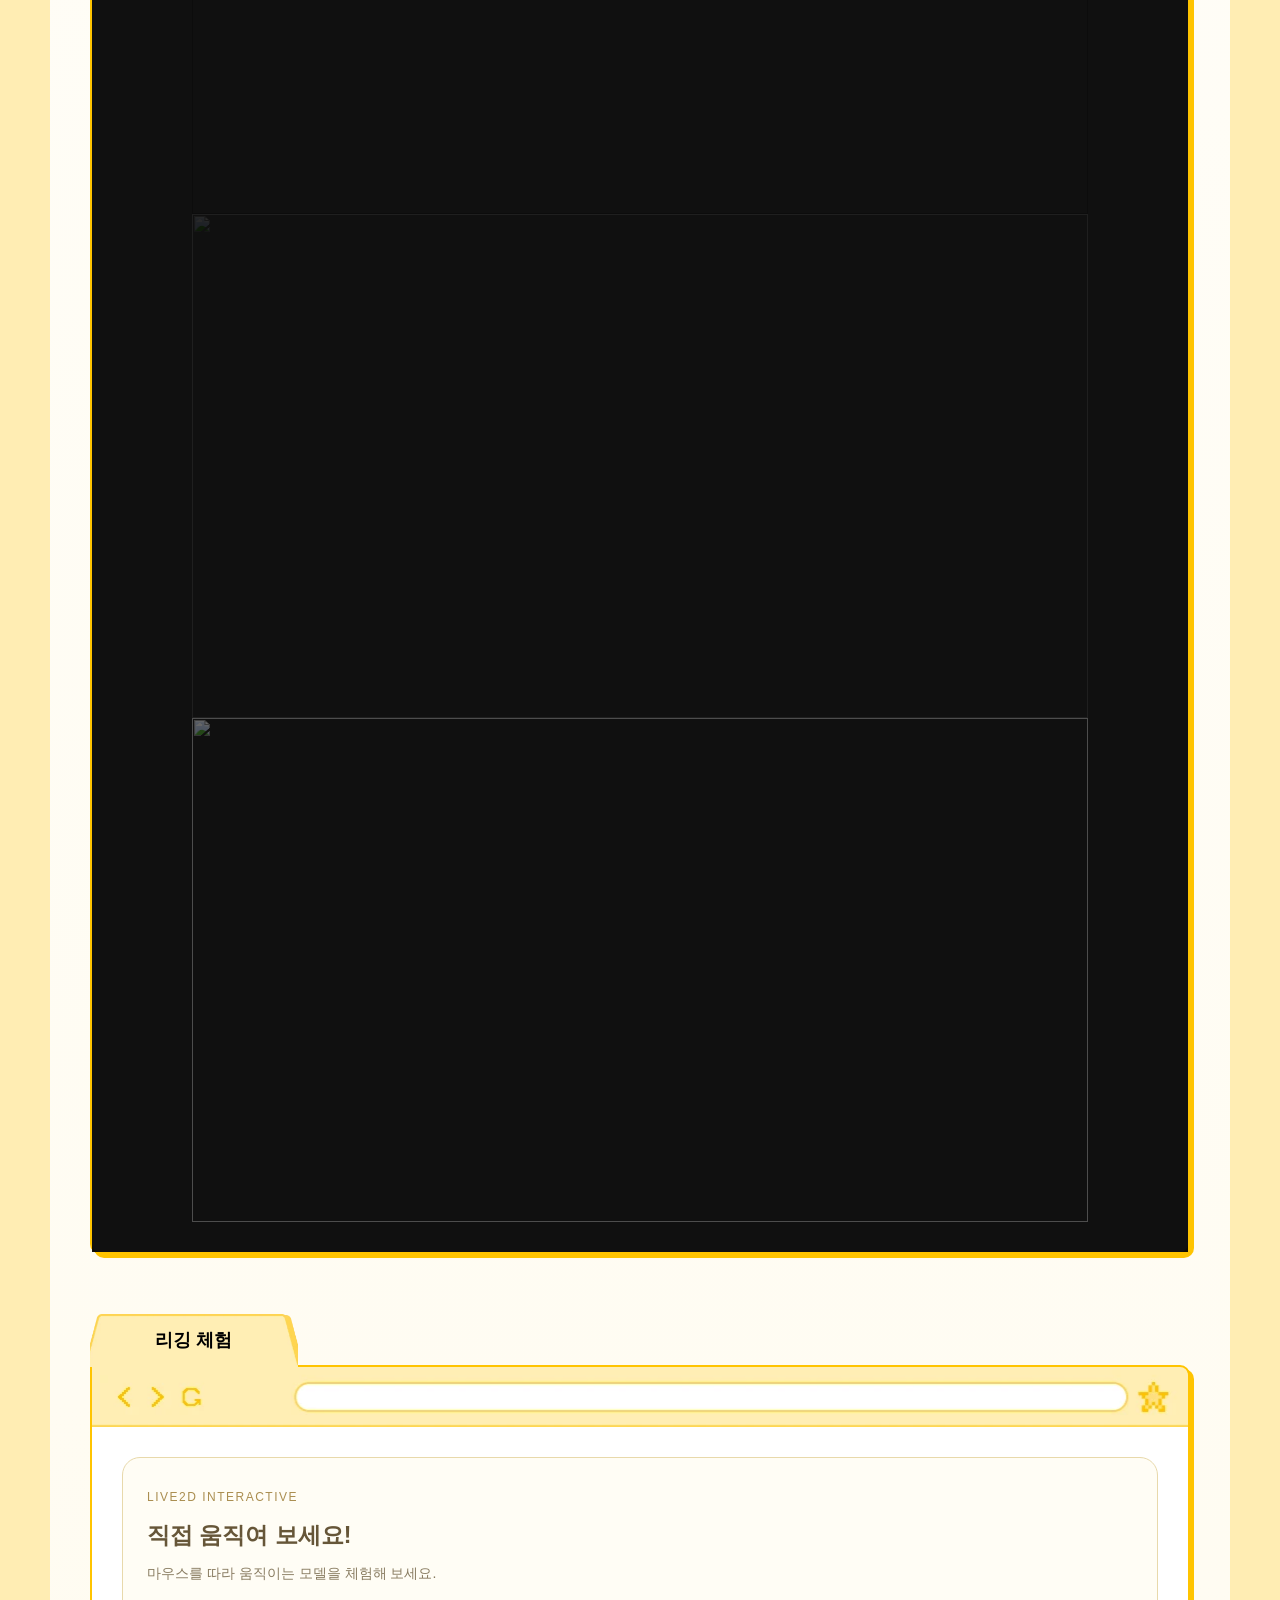
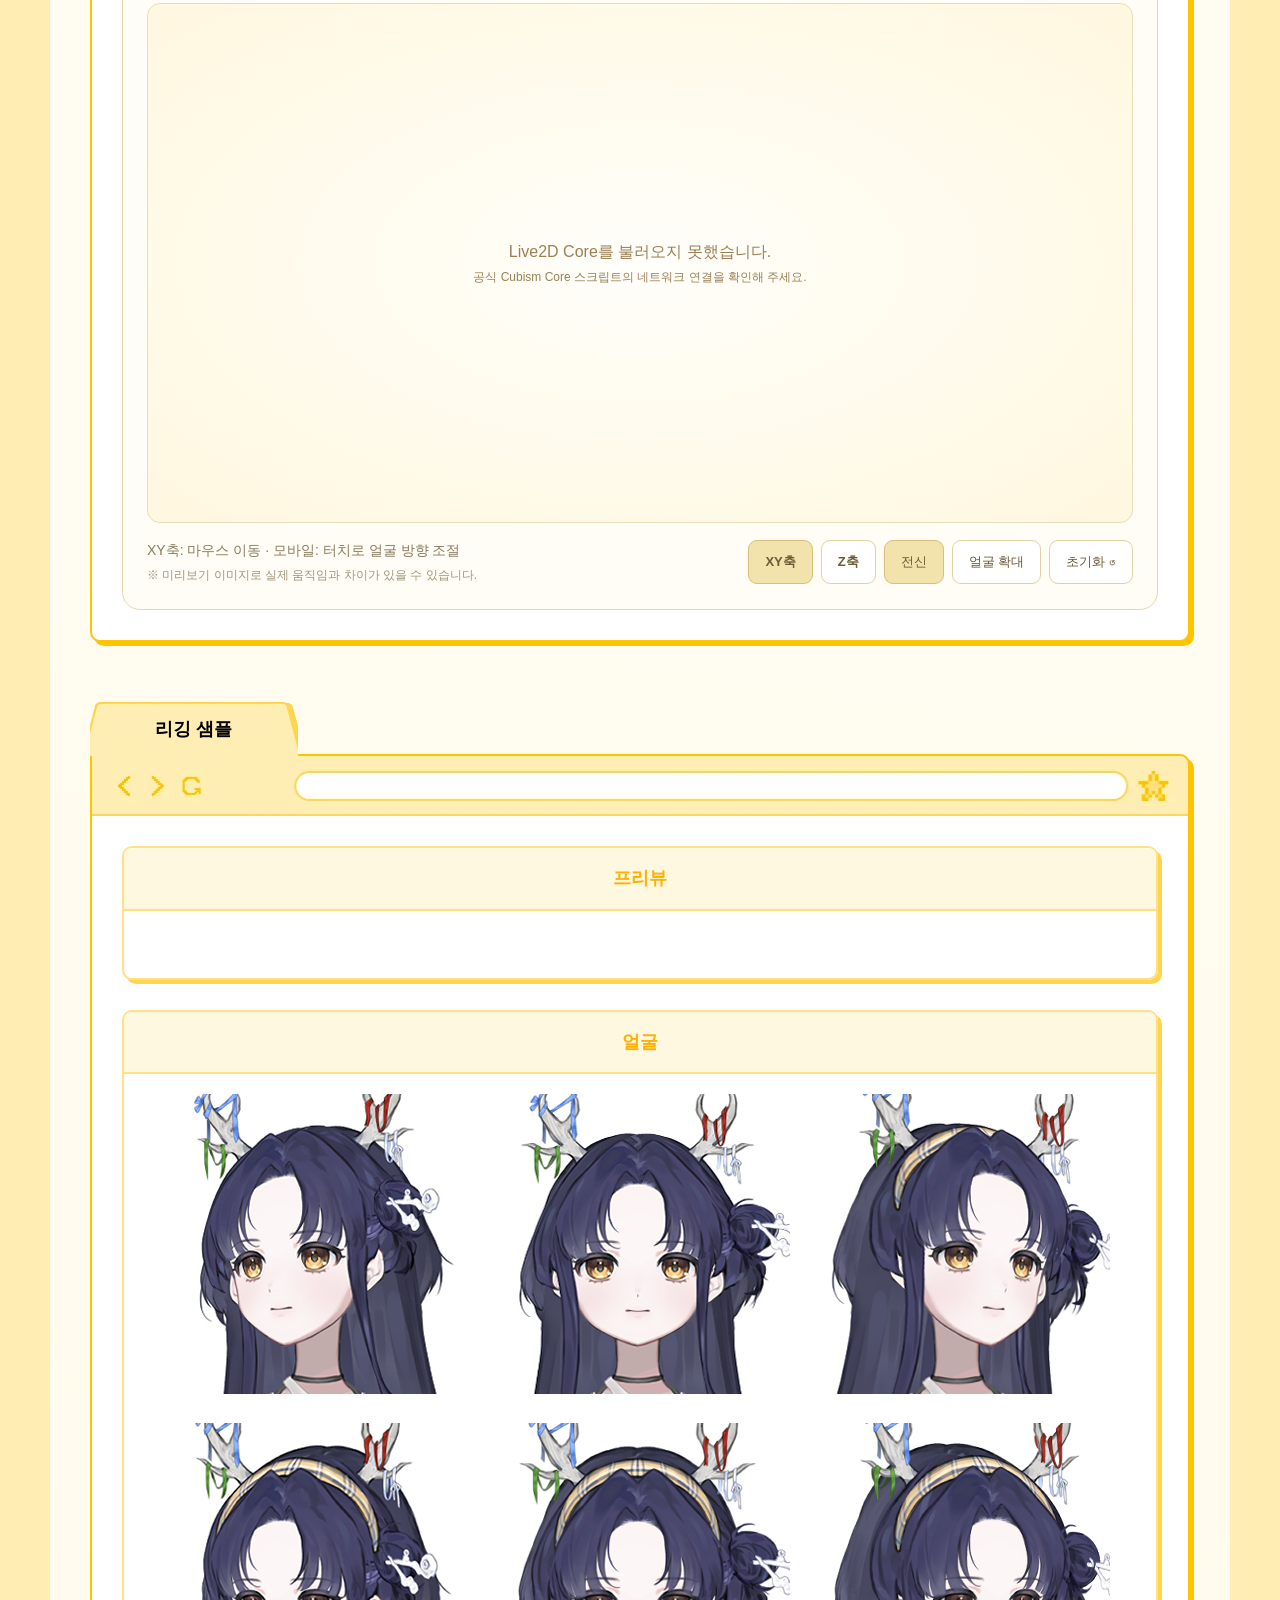
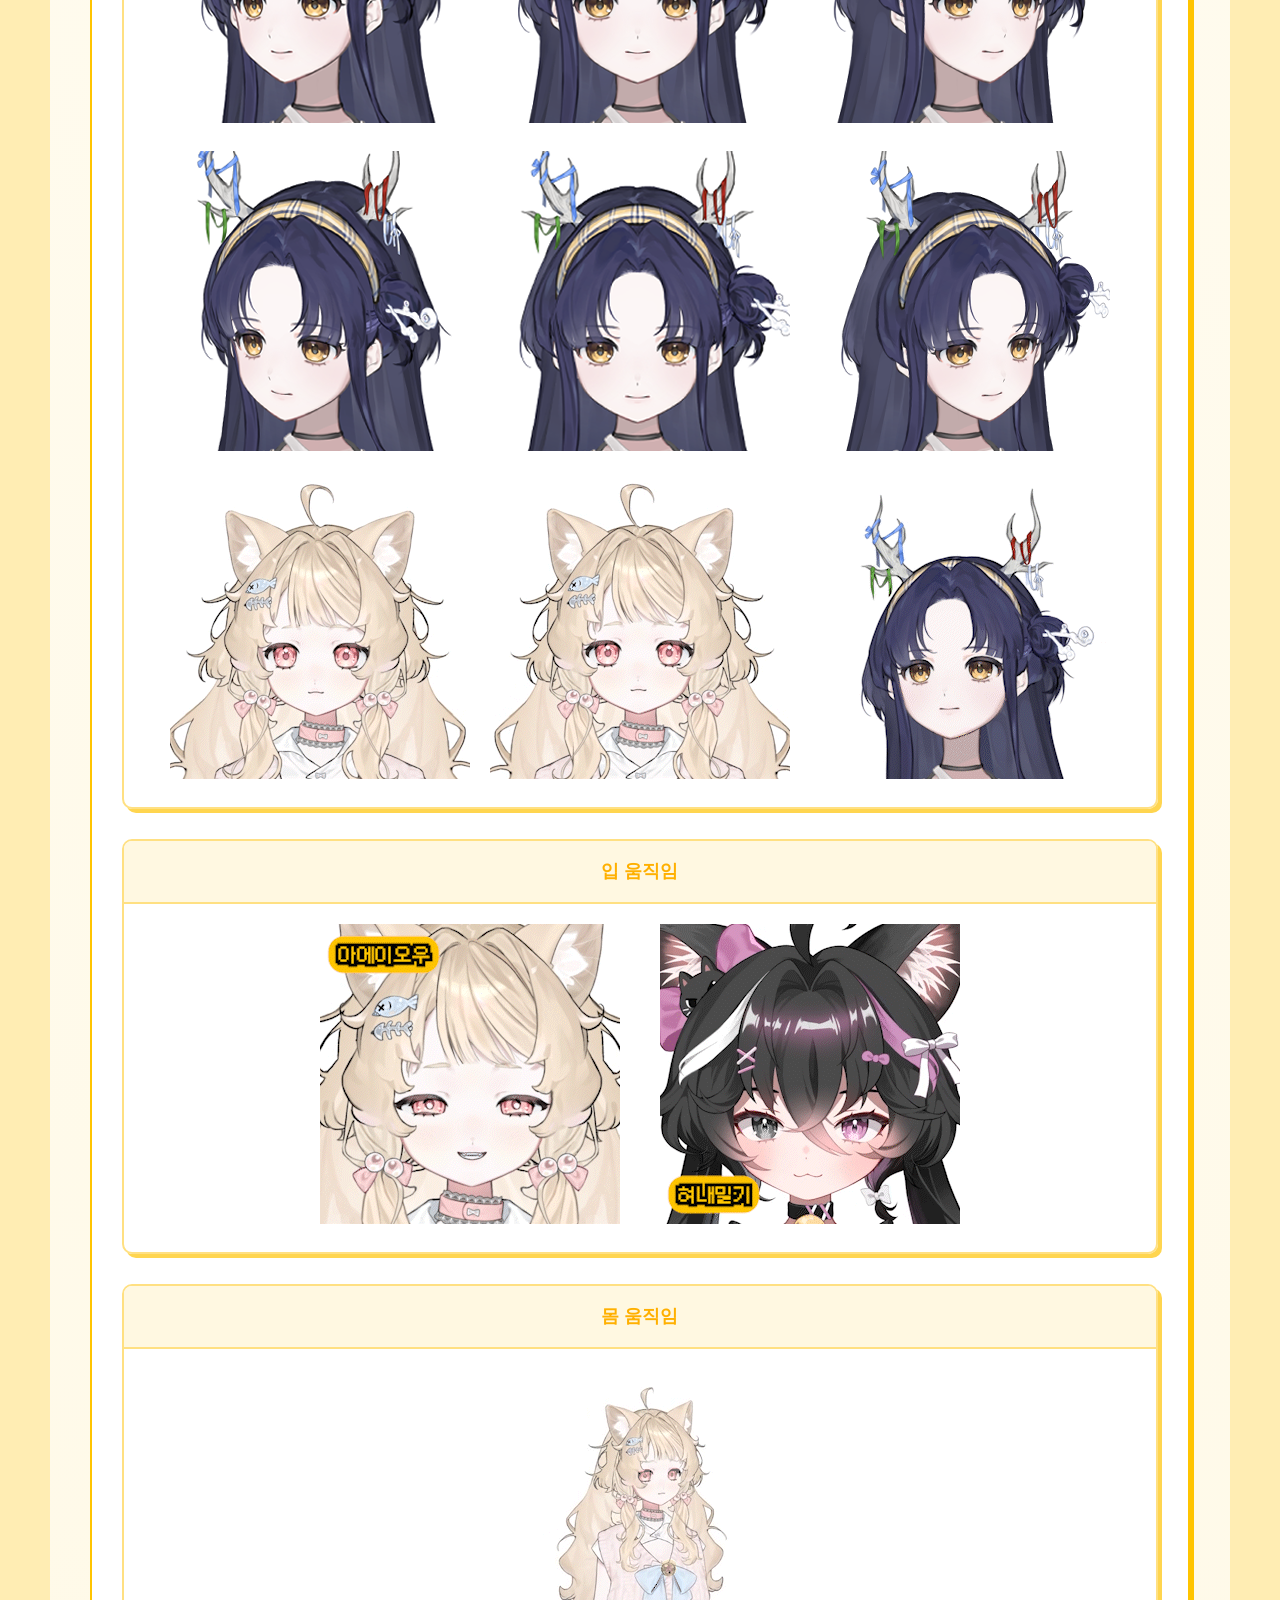
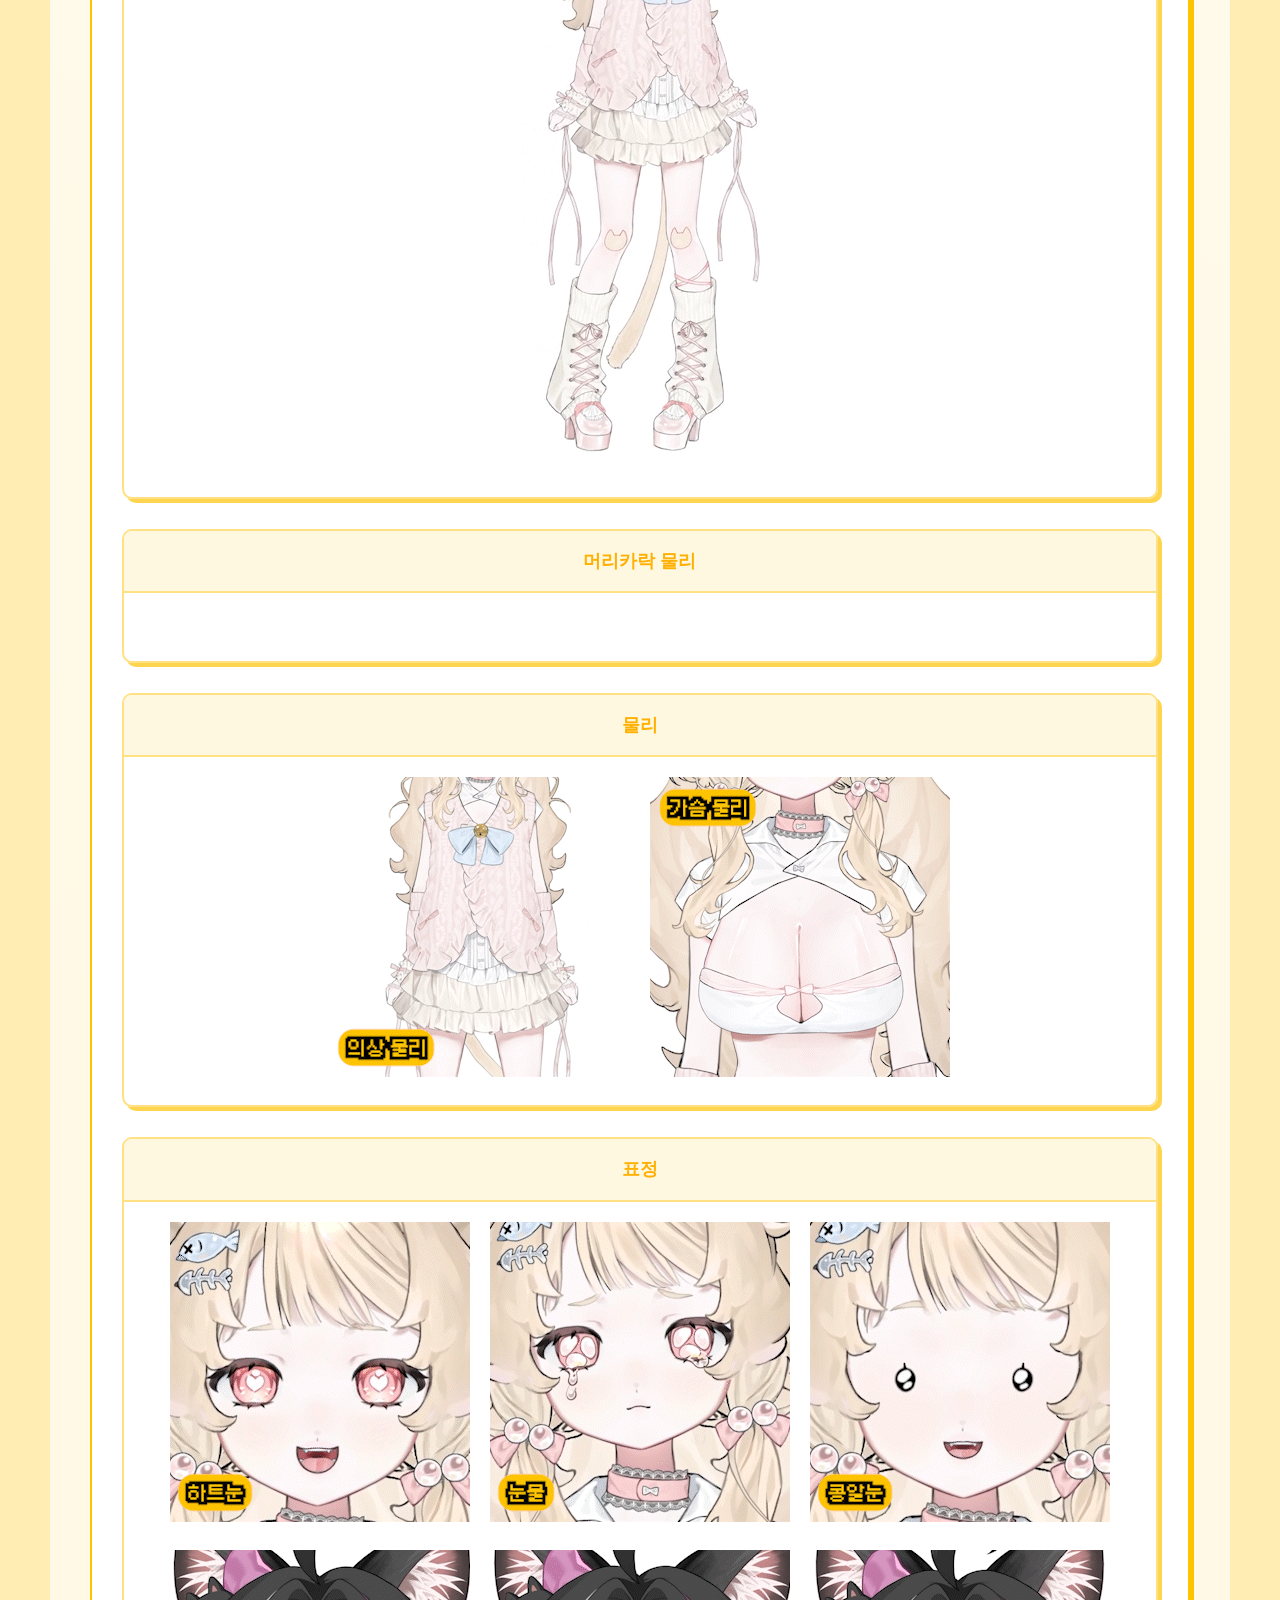
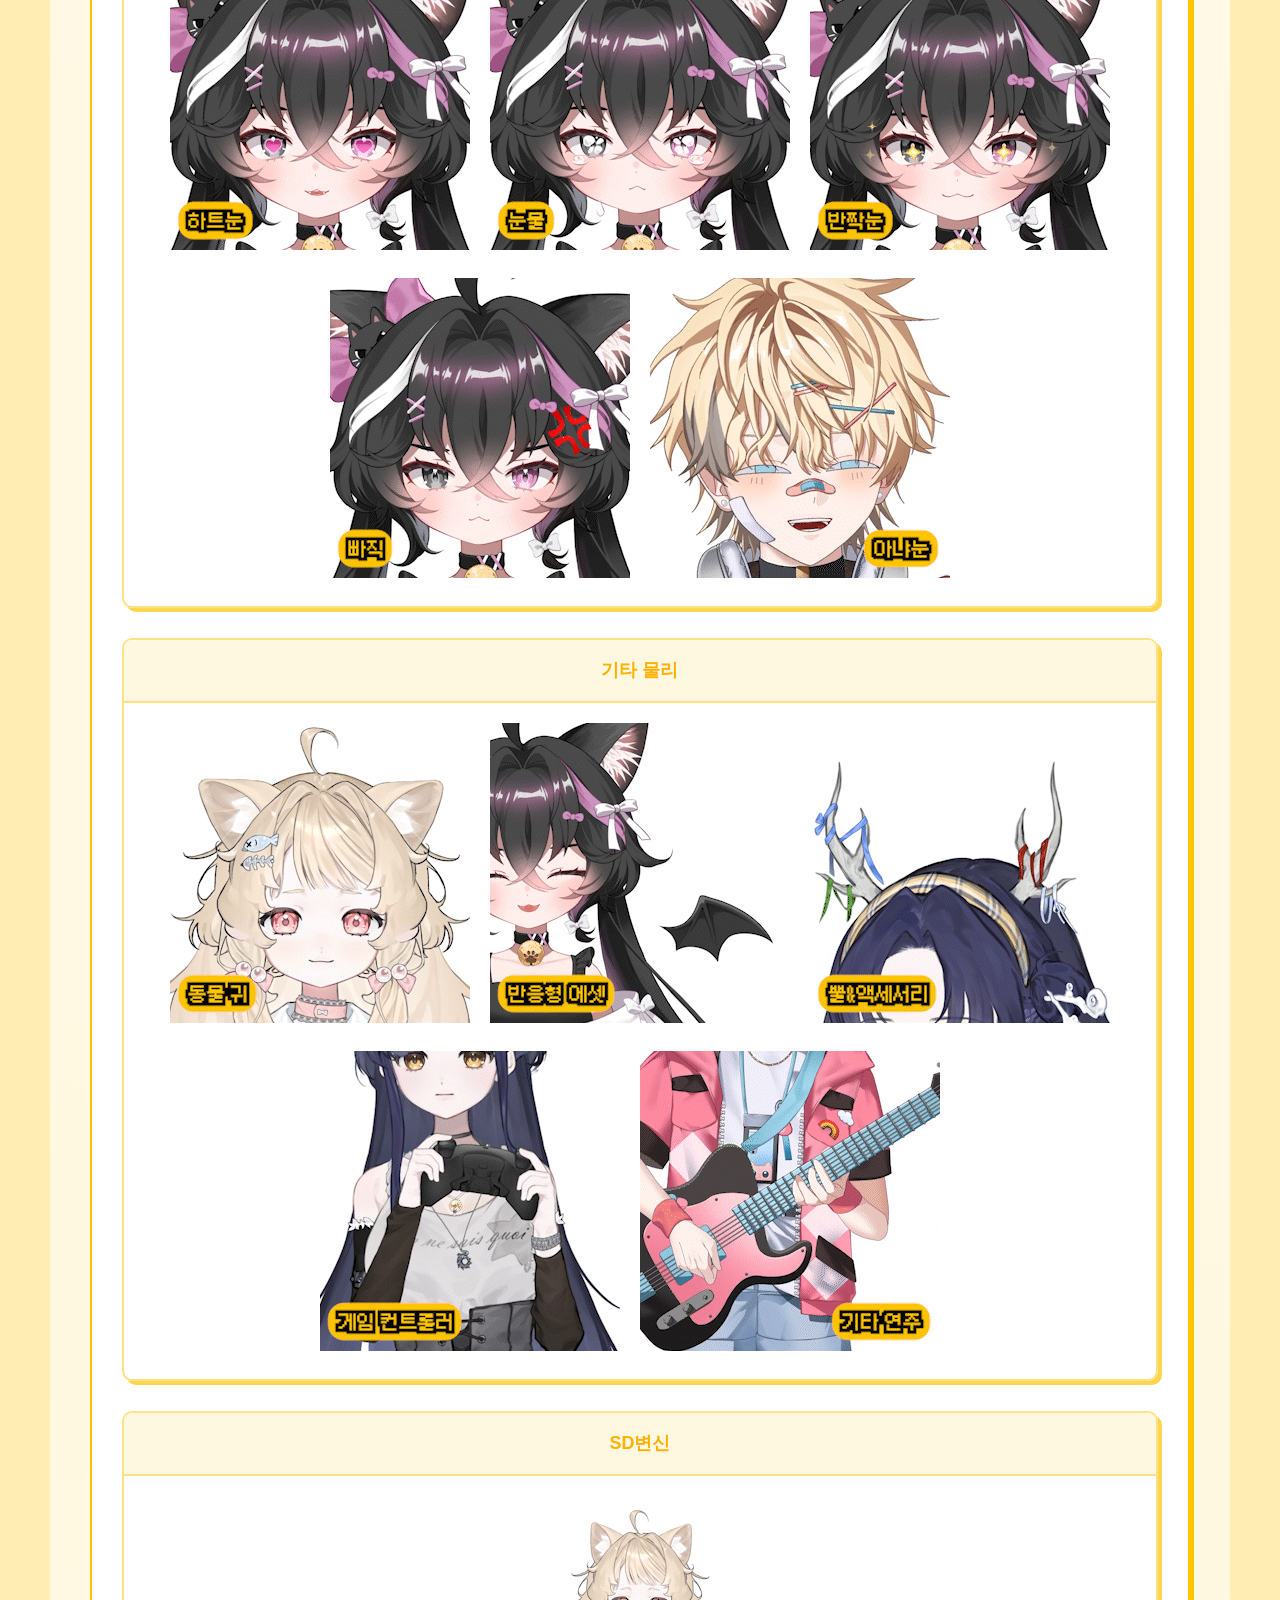
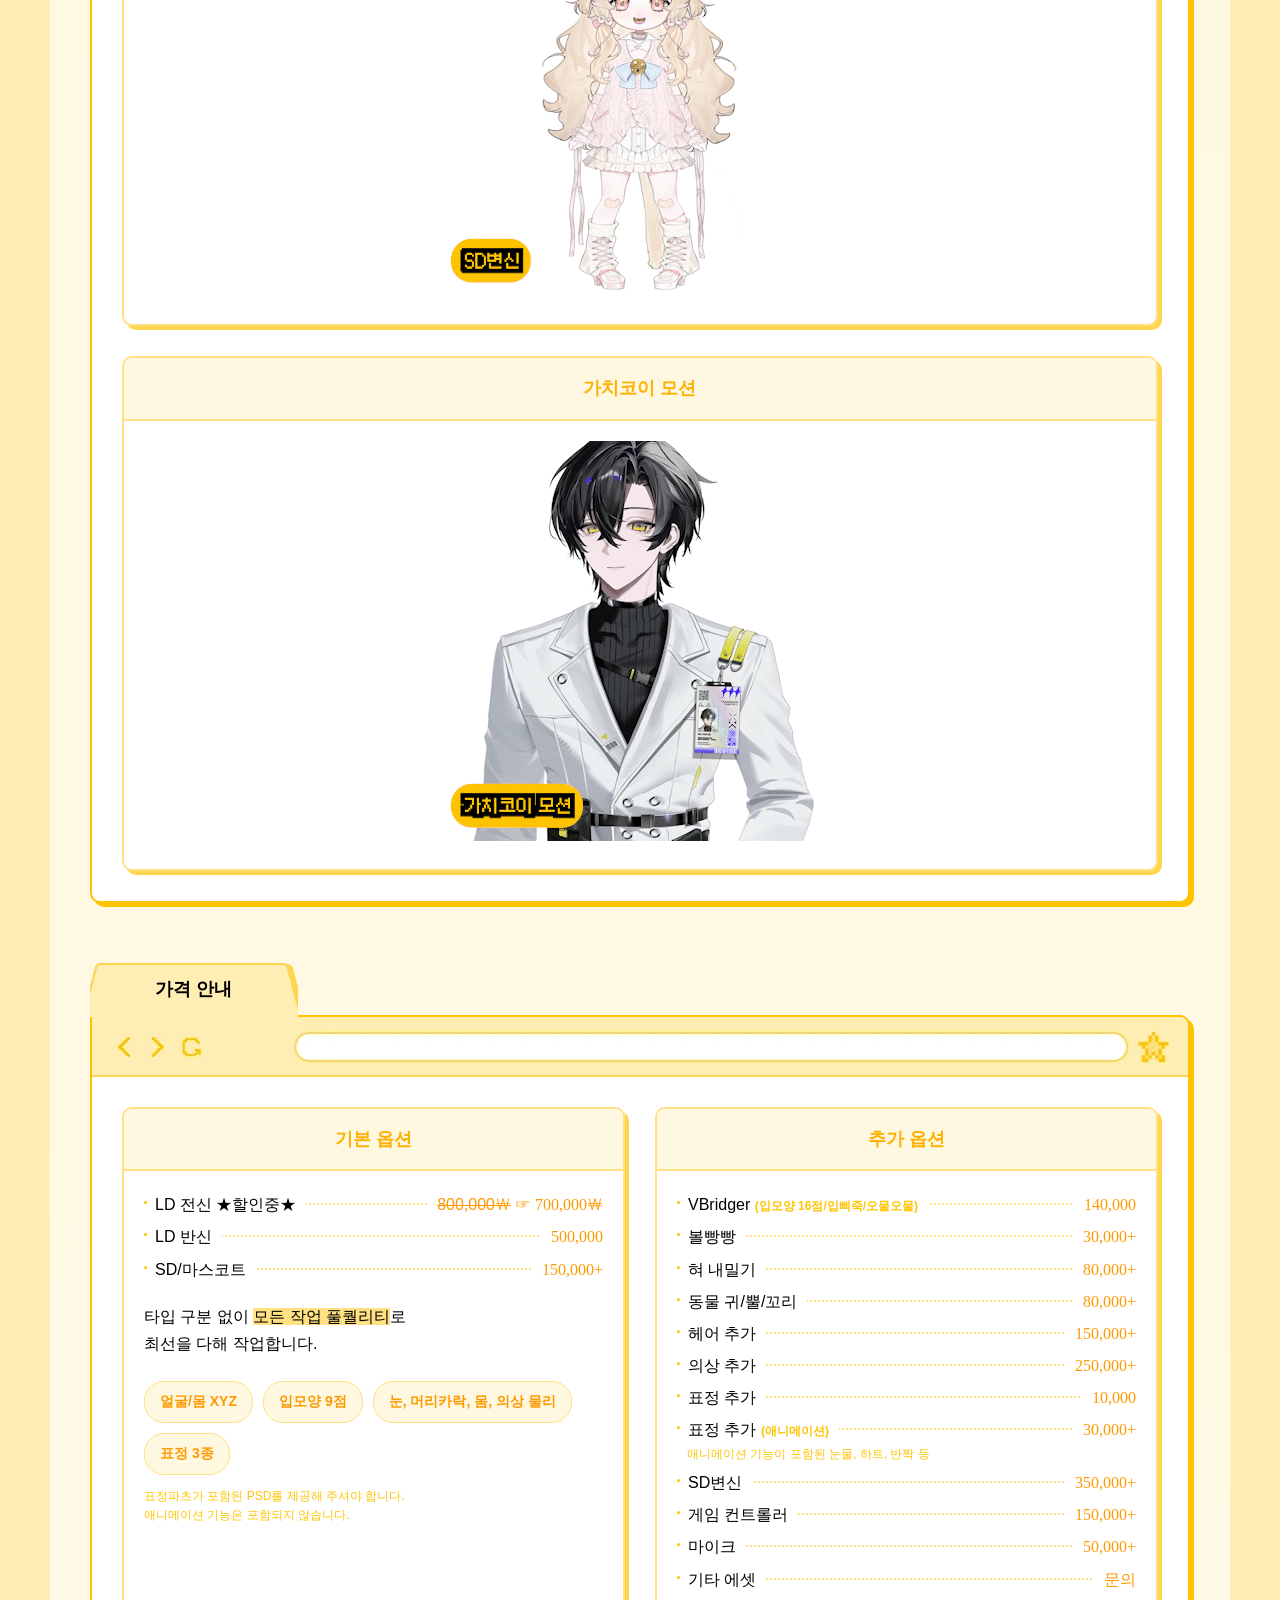
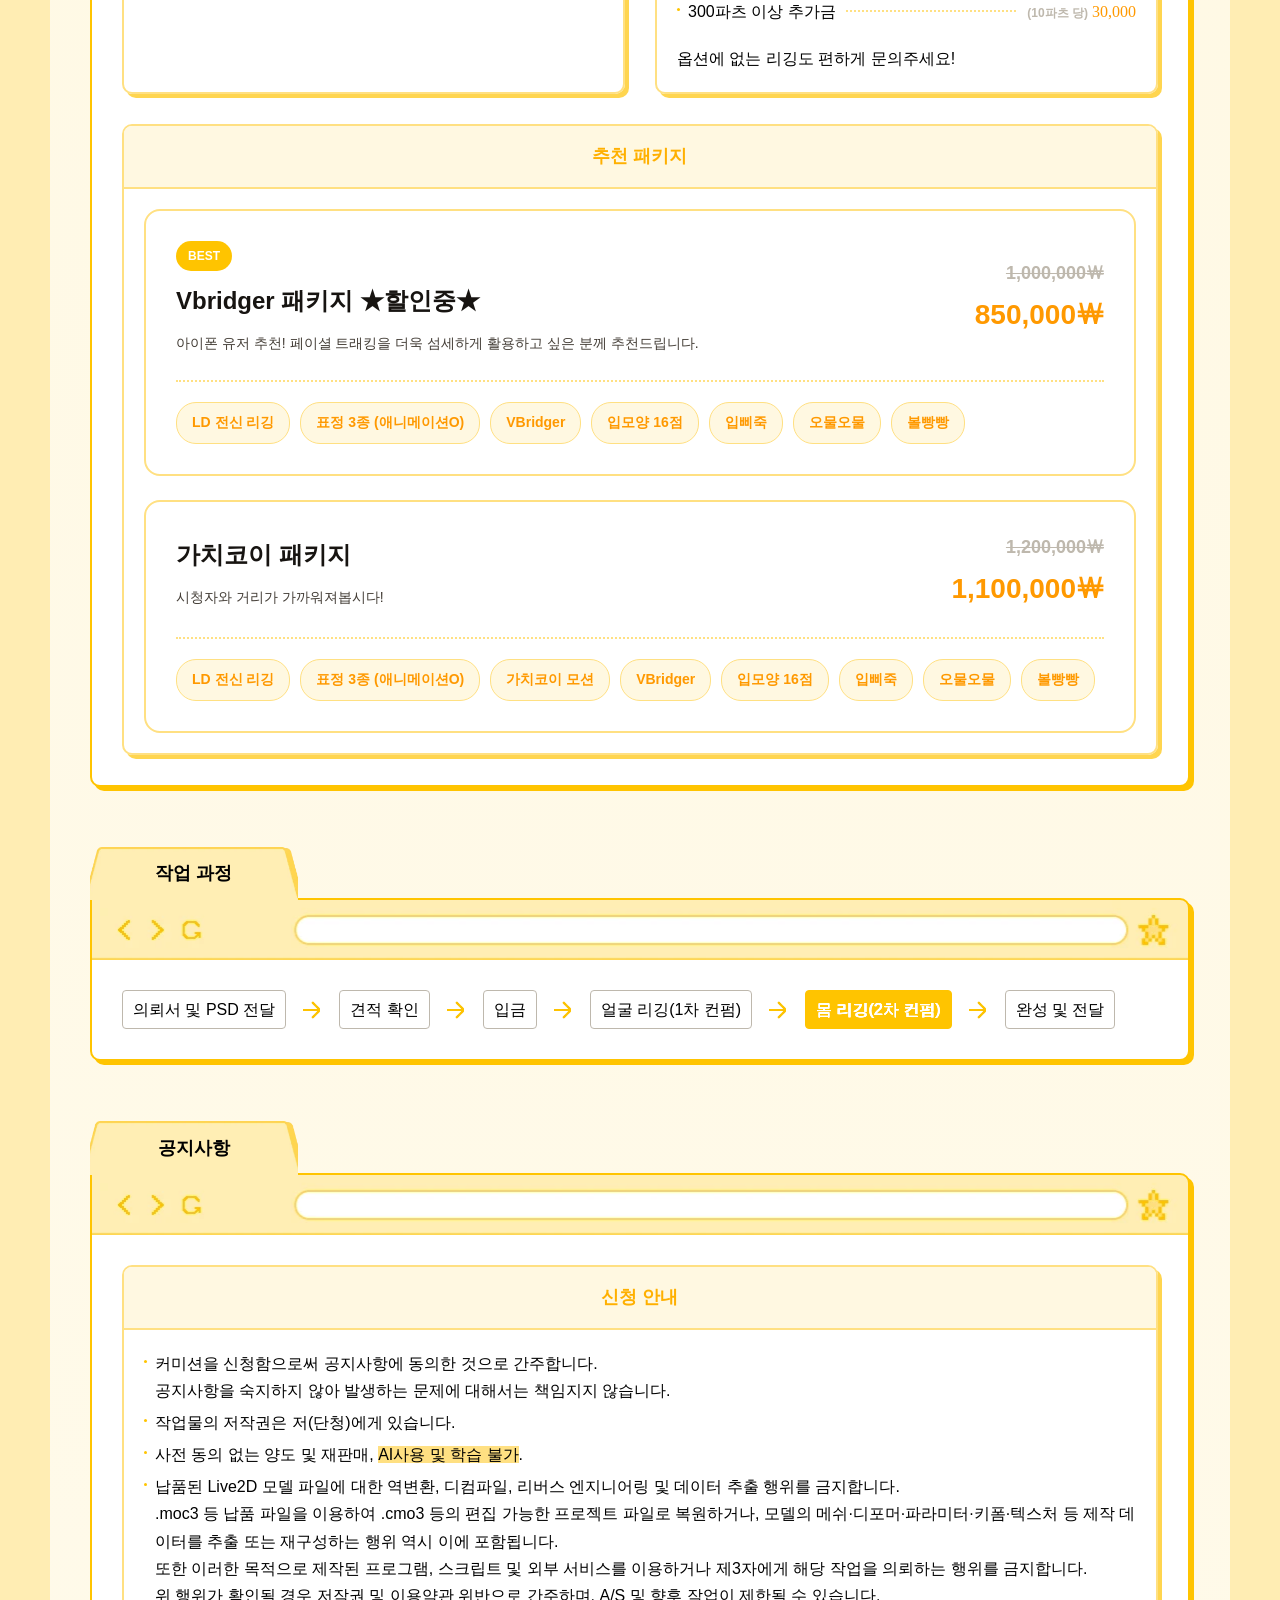
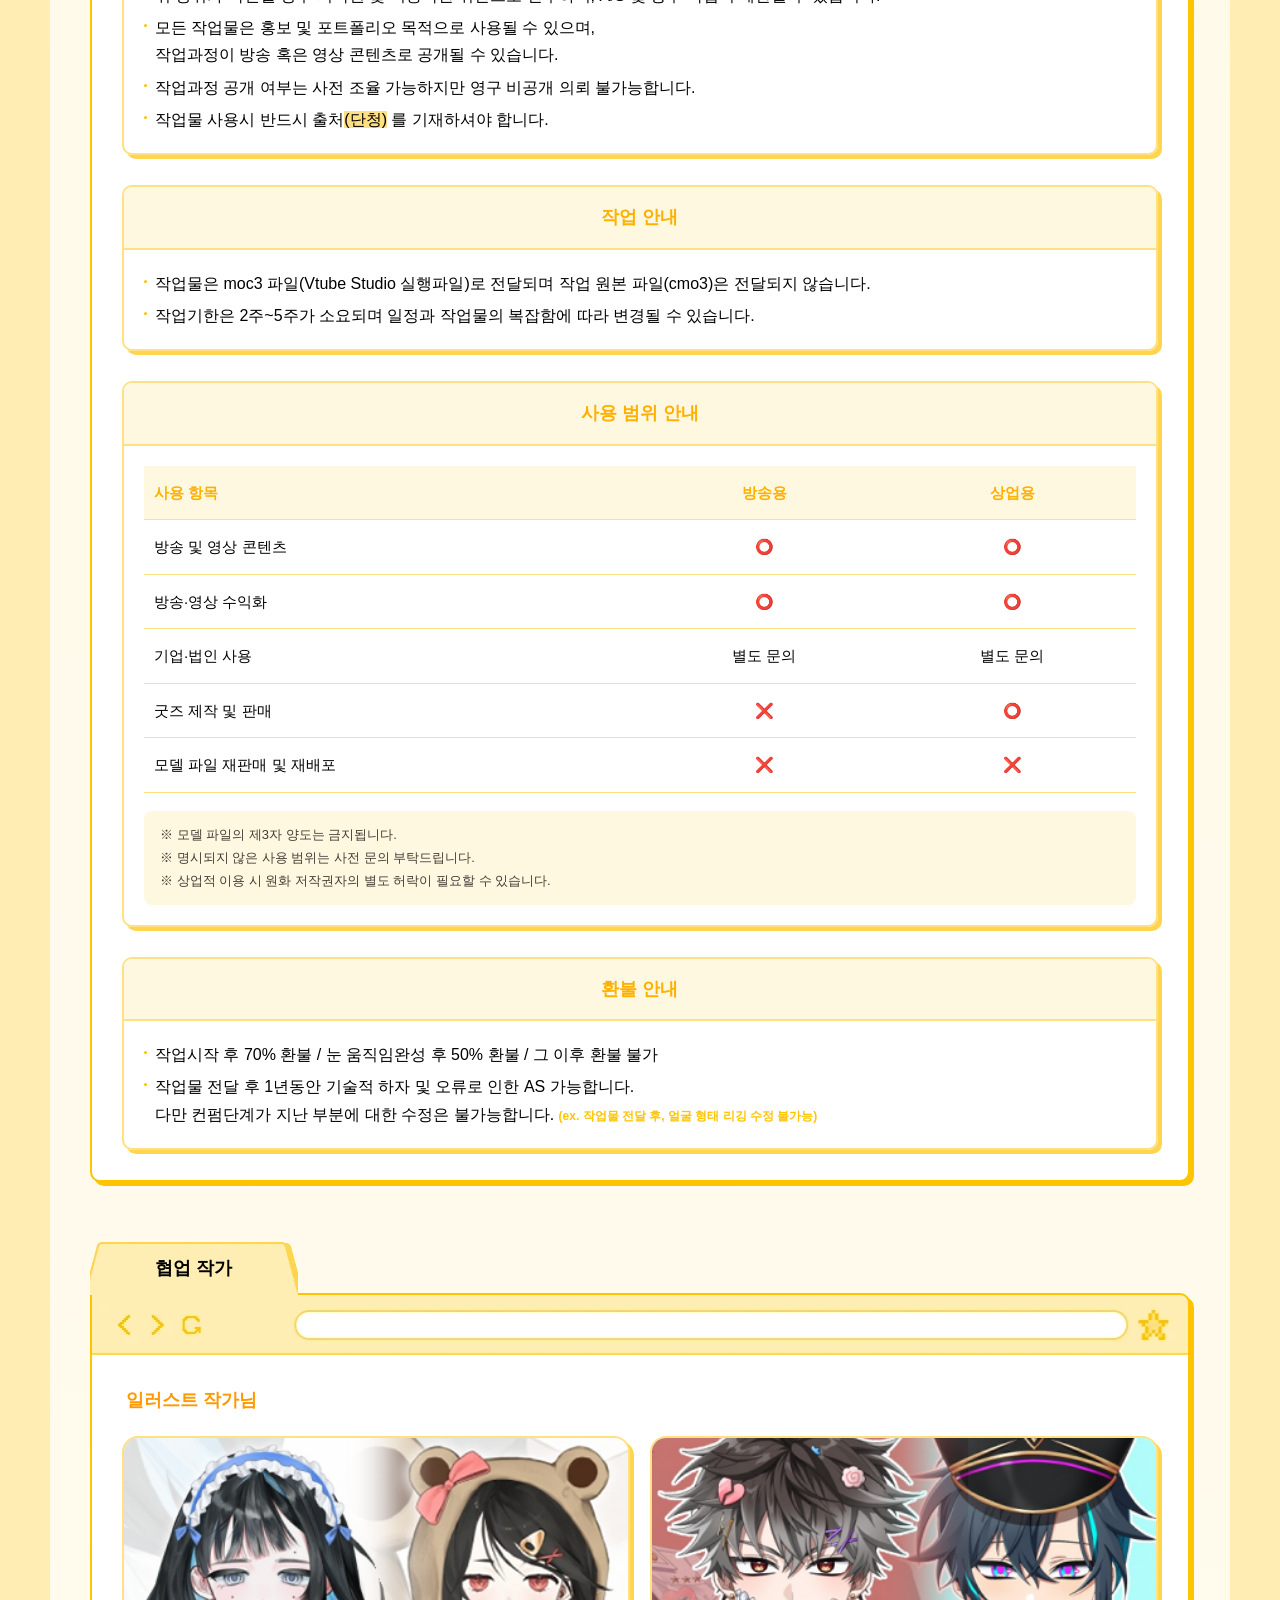
==== commit 4930346d: "Update index.html" ====
--- a/index.html
+++ b/index.html
@@ -7,7 +7,8 @@
         <link rel="stylesheet" href="https://cdn.jsdelivr.net/npm/swiper@12/swiper-bundle.min.css" />
         <script src="https://cdn.jsdelivr.net/npm/swiper@12/swiper-bundle.min.js"></script>
         <link rel="stylesheet" href="https://cdn.jsdelivr.net/gh/MonadABXY/mona-font/web/monas.css">
-        <style>/* http://meyerweb.com/eric/tools/css/reset/ 
+        <style>
+/* http://meyerweb.com/eric/tools/css/reset/ 
    v2.0 | 20110126
    License: none (public domain)
 */
@@ -37,12 +38,15 @@
 footer, header, hgroup, menu, nav, section {
 	display: block;
 }
+
 body {
 	line-height: 1;
 }
+
 ol, ul {
 	list-style: none;
 }
+
 blockquote, q {
 	quotes: none;
 }
@@ -51,18 +55,24 @@
 	content: '';
 	content: none;
 }
+
 table {
 	border-collapse: collapse;
 	border-spacing: 0;
 }
 
-a{text-decoration: none; color:initial}
+a {
+    text-decoration: none;
+    color:initial;
+}
+
 @font-face {
     font-family: 'Suit-R';
     src: url('https://cdn.jsdelivr.net/gh/projectnoonnu/noonfonts_suit@1.0/SUIT-Regular.woff2') format('woff2');
     font-weight: 400;
     font-display: swap;
 }
+
 @font-face {
     font-family: 'Suit-B';
     src: url('https://cdn.jsdelivr.net/gh/projectnoonnu/noonfonts_suit@1.0/SUIT-Bold.woff2') format('woff2');
@@ -103,103 +113,469 @@
     --font: 'MonaS12';
 }
 
-
-
-
-
-#cha145692{max-width:100%;}
+#cha145692 {
+    max-width:100%;
+}
 
 /* 공통 */
-.mona{font-family: var(--font), sans-serif;}
-
-body{background: var(--p200);}
-#container{width:1180px; max-width:100%; margin: 0 auto; background: linear-gradient(9deg,#FFFCF2 0%,  var(--p100) 40%, #fff 100%); padding: 200px 40px 60px;}
-
-img{max-width:100%}
-
-section{position: relative;}
-section .sec_tit{position: relative; width: 208px; padding: 11.5px 0; text-align: center; background:url('./img/sec_tab_bg.webp') no-repeat center top/cover; font-size:18px; font-weight:600; z-index: 2;}
-section .sec_con{position: relative; z-index: 1; background:#fff url('./img/sec_tabbar.webp') no-repeat left top/100% auto; border:2px solid var(--p500); border-radius:0 10px 10px 10px;padding: 90px 30px 30px; margin-top: -2px; box-shadow:4px 4px 0 0 var(--p500); display: flex; flex-direction: column; gap:30px}
-
-section + section{margin-top: 60px;}
-
-section .con_wrap{width: 100%; border-radius:10px; border:2px solid var(--p300); box-shadow:4px 4px 0 0 var(--p400); overflow: hidden;}
-section .con_wrap .con_tt{padding: 15px 0; border-bottom:2px solid var(--p300); background: var(--p100); text-align: center; font-size:18px; font-weight:600; color:var(--p600)}
-section .con_wrap .con{padding: 20px;}
-
-.dot_li li + li{margin-top: 5px;}
-.dot_li li .txt{position: relative; padding-left: 11px;}
-.dot_li li .txt:after{content:''; position: absolute; left: 0; top: 10px; width: 3px; height: 3px; background: var(--p500); border-radius:50%}
-.price_li li{position: relative; display: flex; justify-content: space-between; flex-wrap:wrap;}
-.price_li li:before{content:''; position: absolute; left: 0; right: 0; top: 12px; border-top:2px dotted var(--p300); z-index: -1;}
-.price_li li p{background: #fff; font-size:16px;}
-.price_li li p b{font-size:12px; color:var(--p500); font-weight:600;}
-.price_li li p.txt{padding-right: 10px; }
-.price_li li p.num{padding-left: 10px; color:var(--p700); font-family:'SUIT-B'}
-.price_li li p.num span{color:var(--g400); font-size:12px; font-weight:600}
-p a{color:var(--p500); font-weight:600; text-decoration: underline;}
-b{color:var(--p500); font-weight:600}
-em{background: var(--p300);}
-.caption{display: block; width: 100%; padding: 0 10px; font-size:12px; color:var(--p500);}
-
-br.mo{display: none;}
+.mona {
+    font-family: var(--font), sans-serif;
+}
+
+body {
+    background: var(--p200);
+}
+
+#container {
+    width:1180px;
+    max-width:100%;
+    margin: 0 auto;
+    background: linear-gradient(9deg,#FFFCF2 0%,  var(--p100) 40%, #fff 100%);
+    padding: 200px 40px 60px;
+}
+
+img {
+    max-width:100%;
+}
+
+section {
+    position: relative;
+}
+
+section .sec_tit {
+    position: relative;
+    width: 208px;
+    padding: 11.5px 0;
+    text-align: center;
+    background:url('./img/sec_tab_bg.webp') no-repeat center top/cover;
+    font-size:18px;
+    font-weight:600;
+    z-index: 2;
+}
+
+section .sec_con {
+    position: relative;
+    z-index: 1;
+    background:#fff url('./img/sec_tabbar.webp') no-repeat left top/100% auto;
+    border:2px solid var(--p500);
+    border-radius:0 10px 10px 10px;
+    padding: 90px 30px 30px;
+    margin-top: -2px;
+    box-shadow:4px 4px 0 0 var(--p500);
+    display: flex;
+    flex-direction: column;
+    gap:30px;
+}
+
+section + section {
+    margin-top: 60px;
+}
+
+section .con_wrap {
+    width: 100%;
+    border-radius:10px;
+    border:2px solid var(--p300);
+    box-shadow:4px 4px 0 0 var(--p400);
+    overflow: hidden;
+}
+
+section .con_wrap .con_tt {
+    padding: 15px 0;
+    border-bottom:2px solid var(--p300);
+    background: var(--p100);
+    text-align: center;
+    font-size:18px;
+    font-weight:600;
+    color:var(--p600);
+}
+
+section .con_wrap .con {
+    padding: 20px;
+}
+
+.dot_li li + li {
+    margin-top: 5px;
+}
+
+.dot_li li .txt {
+    position: relative;
+    padding-left: 11px;
+}
+
+.dot_li li .txt:after {
+    content:'';
+    position: absolute;
+    left: 0;
+    top: 10px;
+    width: 3px;
+    height: 3px;
+    background: var(--p500);
+    border-radius:50%;
+}
+
+.price_li li {
+    position: relative;
+    display: flex;
+    justify-content: space-between;
+    flex-wrap:wrap;
+}
+
+.price_li li:before {
+    content:'';
+    position: absolute;
+    left: 0;
+    right: 0;
+    top: 12px;
+    border-top:2px dotted var(--p300);
+    z-index: -1;
+}
+
+.price_li li p {
+    background: #fff;
+    font-size:16px;
+}
+
+.price_li li p b {
+    font-size:12px;
+    color:var(--p500);
+    font-weight:600;
+}
+
+.price_li li p.txt {
+    padding-right: 10px;
+}
+
+.price_li li p.num {
+    padding-left: 10px;
+    color:var(--p700);
+    font-family:'SUIT-B';
+}
+
+.price_li li p.num span {
+    color:var(--g400);
+    font-size:12px;
+    font-weight:600;
+}
+
+p a {
+    color:var(--p500);
+    font-weight:600;
+    text-decoration: underline;
+}
+
+b {
+    color:var(--p500);
+    font-weight:600;
+}
+
+em {
+    background: var(--p300);
+}
+
+.caption {
+    display: block;
+    width: 100%;
+    padding: 0 10px;
+    font-size:12px;
+    color:var(--p500);
+}
+
+br.mo {
+    display: none;
+}
 
 /* 섹션별 */
 
-.profile{display: flex; justify-content: center; align-items: center; gap:20px; }
-.profile .txt_sec .info{border:2px solid var(--p500); border-width:2px 0; padding: 10px;}
-.profile .txt_sec .info .job{font-size:16px; font-weight:600; color:var(--p500)}
-.profile .txt_sec .info .name{font-size:40px; color:var(--g900); font-weight:600; margin-top: 10px;}
-.profile .txt_sec .intro{margin-top: 20px; padding: 0 10px;}
-.profile .txt_sec .intro .tit{position: relative; padding-left: 24px; font-size:18px; color:var(--g900); font-weight:600}
-.profile .txt_sec .intro .tit:before{content:''; position: absolute; left: 0; top: 50%; transform:translateY(-50%); width: 12px; height: 12px; border:2px solid var(--p400); box-shadow: 2px 2px 0 0 var(--p500);}
-.profile .txt_sec .intro p{margin-top: 15px; font-size:14px; color:var(--g700)}
-
-.reservation{margin-top: 100px;}
-
-.portfolio .sec_con{padding: 90px 100px 30px; gap:20px}
-.portfolio .swiper{width: 100%;}
-.portfolio .video{position: relative; width: 100%; height:0; padding-bottom: 56.25%; overflow: hidden;}
-.portfolio .video iframe{position: absolute; left: 0; top: 0; width: 100%; height: 100%;}
-.portfolio .sl_portfolio{position: relative; overflow: visible;}
-.portfolio .sl_portfolio .swiper-slide{width: 100%; display: flex; flex-direction: column;height: auto;}
-.portfolio .sl_portfolio .desc{padding: 10px 0; text-align: center; background: var(--p200);}
-.portfolio .sl_portfolio .desc .tit{font-size:18px; color:var(--p500); font-weight:600; text-align: center;}
-.portfolio .sl_portfolio .desc p{margin-top: 5px; color:var(--g700); text-align: center;}
-.portfolio .sl_portfolio .btn{position: absolute; left: -25px; right: -25px; top: 50%; transform:translateY(-50%); display: flex; justify-content: space-between; z-index: 2;}
-.portfolio .sl_portfolio .btn button{display: block; width: 50px; height: 50px; border-radius:50%; border:2px solid var(--p500); background: var(--p200) url('./img/arr_next.webp') no-repeat center center; cursor:pointer}
-.portfolio .sl_portfolio .btn button.prev{background-image:url('./img/arr_prev.webp')}
-.portfolio .sl_portfolio_thumb .swiper-slide .video img{position: absolute; top: 0; left: 0; width: 100%; height: 100%; object-fit: cover;}
-.portfolio .sl_portfolio_thumb .swiper-slide:after{content:''; position: absolute; left: 0; top: 0; right: 0; bottom: 0; background: rgba(0,0,0,.6);}
-.portfolio .sl_portfolio_thumb .swiper-slide-thumb-active{border:2px solid var(--p600)}
-.portfolio .sl_portfolio_thumb .swiper-slide-thumb-active:after{background: none;}
-.portfolio .sl_portfolio_thumb .desc{display: none;}
-
-.sample .sample_li{display: flex; justify-content: center; align-items: center; gap:20px; flex-wrap:wrap;}
-
-.price .sec_con{flex-direction: row;}
-.price .desc{margin-top: 20px;}
-.price .compose{margin-top: 30px;}
+.profile {
+    display: flex;
+    justify-content: center;
+    align-items: center;
+    gap:20px;
+}
+
+.profile .txt_sec .info {
+    border:2px solid var(--p500);
+    border-width:2px 0;
+    padding: 10px;
+}
+
+.profile .txt_sec .info .job {
+    font-size:16px;
+    font-weight:600;
+    color:var(--p500);
+}
+
+.profile .txt_sec .info .name {
+    font-size:40px;
+    color:var(--g900);
+    font-weight:600;
+    margin-top: 10px;
+}
+
+.profile .txt_sec .intro {
+    margin-top: 20px;
+    padding: 0 10px;
+}
+
+.profile .txt_sec .intro .tit {
+    position: relative;
+    padding-left: 24px;
+    font-size:18px;
+    color:var(--g900);
+    font-weight:600;
+}
+
+.profile .txt_sec .intro .tit:before {
+    content:'';
+    position: absolute;
+    left: 0;
+    top: 50%;
+    transform:translateY(-50%);
+    width: 12px;
+    height: 12px;
+    border:2px solid var(--p400);
+    box-shadow: 2px 2px 0 0 var(--p500);
+}
+
+.profile .txt_sec .intro p {
+    margin-top: 15px;
+    font-size:14px;
+    color:var(--g700);
+}
+
+.reservation {
+    margin-top: 100px;
+}
+
+.portfolio .sec_con {
+    padding: 90px 100px 30px;
+    gap:20px;
+}
+
+.portfolio .swiper {
+    width: 100%;
+}
+
+.portfolio .video {
+    position: relative;
+    width: 100%;
+    height:0;
+    padding-bottom: 56.25%;
+    overflow: hidden;
+}
+
+.portfolio .video iframe {
+    position: absolute;
+    left: 0;
+    top: 0;
+    width: 100%;
+    height: 100%;
+}
+
+.portfolio .sl_portfolio {
+    position: relative;
+    overflow: visible;
+}
+
+.portfolio .sl_portfolio .swiper-slide {
+    width: 100%;
+    display: flex;
+    flex-direction: column;
+    height: auto;
+}
+
+.portfolio .sl_portfolio .desc {
+    padding: 10px 0;
+    text-align: center;
+    background: var(--p200);
+}
+
+.portfolio .sl_portfolio .desc .tit {
+    font-size:18px;
+    color:var(--p500);
+    font-weight:600;
+    text-align: center;
+}
+
+.portfolio .sl_portfolio .desc p {
+    margin-top: 5px;
+    color:var(--g700);
+    text-align: center;
+}
+
+.portfolio .sl_portfolio .btn {
+    position: absolute;
+    left: -25px;
+    right: -25px;
+    top: 50%;
+    transform:translateY(-50%);
+    display: flex;
+    justify-content: space-between;
+    z-index: 2;
+}
+
+.portfolio .sl_portfolio .btn button {
+    display: block;
+    width: 50px;
+    height: 50px;
+    border-radius:50%;
+    border:2px solid var(--p500);
+    background: var(--p200) url('./img/arr_next.webp') no-repeat center center;
+    cursor:pointer;
+}
+
+.portfolio .sl_portfolio .btn button.prev {
+    background-image:url('./img/arr_prev.webp');
+}
+
+.portfolio .sl_portfolio_thumb .swiper-slide .video img {
+    position: absolute;
+    top: 0;
+    left: 0;
+    width: 100%;
+    height: 100%;
+    object-fit: cover;
+}
+
+.portfolio .sl_portfolio_thumb .swiper-slide:after {
+    content:'';
+    position: absolute;
+    left: 0;
+    top: 0;
+    right: 0;
+    bottom: 0;
+    background: rgba(0,0,0,.6);
+}
+
+.portfolio .sl_portfolio_thumb .swiper-slide-thumb-active {
+    border:2px solid var(--p600);
+}
+
+.portfolio .sl_portfolio_thumb .swiper-slide-thumb-active:after {
+    background: none;
+}
+
+.portfolio .sl_portfolio_thumb .desc {
+    display: none;
+}
+
+.sample .sample_li {
+    display: flex;
+    justify-content: center;
+    align-items: center;
+    gap:20px;
+    flex-wrap:wrap;
+}
+
+.price .sec_con {
+    flex-direction: row;
+}
+
+.price .desc {
+    margin-top: 20px;
+}
+
+.price .compose {
+    margin-top: 30px;
+}
 
 .process{}
-.process .process_li{display: flex; gap: 20px 53px; flex-wrap:wrap}
-.process .process_li li{position: relative; padding: 5px 10px; border:1px solid var(--g400); border-radius:4px; font-size:16px; transition:.3s}
-.process .process_li li:before{content:''; position: absolute; left: calc(100% + 18px); top: 50%; transform:translateY(-50%); width: 17px; height: 17px; background:url('./img/arr_line.webp') no-repeat center center/cover}
-.process .process_li li:last-child:before{display: none;}
-.process .process_li li.on{background: var(--p500); border-color:var(--p500); color:#fff;  text-shadow: 0.3px 0.3px 0 #fff,     -0.3px -0.3px 0 #fff,     0.3px -0.3px 0 #fff,     -0.3px 0.3px 0 #fff;}
-
-.notice b{font-size:12px;}
-
-
-.request .con_wrap{padding: 40px;}
-.request .con_wrap .request_txt{font-size: 18px; color:var(--g700); white-space: pre;}
-.request .con_wrap .btn_copy{margin: 50px auto 0; display: flex; justify-content: center; align-items: center; padding: 15px 60px; background: var(--p600); color:#fff; font-size:18px; font-weight:600; border:2px solid var(--p300); border-radius:8px; cursor:pointer}
-
-
-nav{background: var(--p500); position: fixed; top: 0; left: 0; right: 0; z-index: 5;}
-nav .nav_li{display: flex; justify-content: center; gap:40px;}
-nav .nav_li li.on button{color:#fff}
-nav .nav_li li button{border:none; background: none; font-size:18px; font-weight:600; color:var(--p300); line-height: 60px; cursor:pointer; padding: 0;}
+
+.process .process_li {
+    display: flex;
+    gap: 20px 53px;
+    flex-wrap:wrap;
+}
+
+.process .process_li li {
+    position: relative;
+    padding: 5px 10px;
+    border:1px solid var(--g400);
+    border-radius:4px;
+    font-size:16px;
+    transition:.3s;
+}
+
+.process .process_li li:before {
+    content:'';
+    position: absolute;
+    left: calc(100% + 18px);
+    top: 50%;
+    transform:translateY(-50%);
+    width: 17px;
+    height: 17px;
+    background:url('./img/arr_line.webp') no-repeat center center/cover;
+}
+
+.process .process_li li:last-child:before {
+    display: none;
+}
+
+.process .process_li li.on {
+    background: var(--p500);
+    border-color:var(--p500);
+    color:#fff;
+    text-shadow: 0.3px 0.3px 0 #fff,     -0.3px -0.3px 0 #fff,     0.3px -0.3px 0 #fff,     -0.3px 0.3px 0 #fff;
+}
+
+.notice b {
+    font-size:12px;
+}
+
+.request .con_wrap {
+    padding: 40px;
+}
+
+.request .con_wrap .request_txt {
+    font-size: 18px;
+    color:var(--g700);
+    white-space: pre;
+}
+
+.request .con_wrap .btn_copy {
+    margin: 50px auto 0;
+    display: flex;
+    justify-content: center;
+    align-items: center;
+    padding: 15px 60px;
+    background: var(--p600);
+    color:#fff;
+    font-size:18px;
+    font-weight:600;
+    border:2px solid var(--p300);
+    border-radius:8px;
+    cursor:pointer;
+}
+
+nav {
+    background: var(--p500);
+    position: fixed;
+    top: 0;
+    left: 0;
+    right: 0;
+    z-index: 5;
+}
+
+nav .nav_li {
+    display: flex;
+    justify-content: center;
+    gap:40px;
+}
+
+nav .nav_li li.on button {
+    color:#fff;
+}
+
+nav .nav_li li button {
+    border:none;
+    background: none;
+    font-size:18px;
+    font-weight:600;
+    color:var(--p300);
+    line-height: 60px;
+    cursor:pointer;
+    padding: 0;
+}
 
 /* =========================================================
    추가 커스텀
@@ -209,10 +585,12 @@
 .price .sec_con{
     flex-wrap:wrap;
 }
+
 .price .sec_con > .con_wrap{
     flex:1 1 calc(50% - 15px);
     min-width:0;
 }
+
 .price .sec_con > .package_full{
     flex:0 0 100%;
     width:100%;
@@ -222,15 +600,18 @@
 .package_full .package_special{
     padding:30px;
 }
+
 .package_head{
     display:flex;
     align-items:center;
     justify-content:space-between;
     gap:30px;
 }
+
 .package_info{
     min-width:0;
 }
+
 .package_badge{
     display:inline-block;
     padding:5px 12px;
@@ -241,26 +622,31 @@
     font-size:12px;
     font-weight:600;
 }
+
 .package_name{
     color:var(--g900);
     font-size:24px;
     font-weight:600;
 }
+
 .package_copy{
     margin-top:10px;
     color:var(--g700);
     font-size:14px;
 }
+
 .package_price{
     flex-shrink:0;
     text-align:right;
 }
+
 .package_price del{
     display:block;
     color:var(--g400);
     font-size:18px;
     font-weight:600;
 }
+
 .package_price strong{
     display:block;
     margin-top:3px;
@@ -268,6 +654,7 @@
     font-size:28px;
     font-weight:600;
 }
+
 .package_price span{
     display:inline-block;
     margin-top:7px;
@@ -277,6 +664,7 @@
     font-size:12px;
     font-weight:600;
 }
+
 .package_tags{
     display:flex;
     gap:10px;
@@ -285,6 +673,7 @@
     padding-top:20px;
     border-top:2px dotted var(--p300);
 }
+
 .package_tags li{
     padding:8px 15px;
     border:1px solid var(--p300);
@@ -299,9 +688,11 @@
 .price_li li.fullbody_sale{
     align-items:center;
 }
+
 .price_li li.fullbody_sale:before{
     top:50%;
 }
+
 .fullbody_sale_price{
     position:relative;
     z-index:1;
@@ -317,12 +708,15 @@
     font-family:'SUIT-B';
     font-weight:normal;
 }
+
 .fullbody_sale_price del{
     color:var(--g400);
 }
+
 .fullbody_sale_price strong{
     color:var(--p700);
 }
+
 .fullbody_sale_badge{
     display:inline-block;
     margin-left:6px;
@@ -342,6 +736,7 @@
     gap:10px;
     margin-top:24px;
 }
+
 .base_tags li{
     padding:8px 15px;
     border:1px solid var(--p300);
@@ -351,6 +746,7 @@
     font-size:14px;
     font-weight:600;
 }
+
 .base_caption{
     margin-top:12px;
     color:var(--p500);
@@ -372,6 +768,7 @@
     gap:18px;
     flex-wrap:wrap;
 }
+
 .reserve_slots li{
     display:flex;
     align-items:center;
@@ -381,35 +778,42 @@
     border-radius:8px;
     background:#fff;
 }
+
 .reserve_slots .month{
     color:var(--g700);
     font-size:15px;
     font-weight:600;
 }
+
 .reserve_slots .star_wrap{
     display:flex;
     gap:5px;
 }
+
 .reserve_slots .star{
     display:block;
     width:24px;
     height:24px;
     background:url('./img/star.webp') no-repeat center center/cover;
 }
+
 .reserve_slots .star.fill{
     background-image:url('./img/star_fill.webp');
 }
+
 .reserve_caption{
     color:var(--g400);
     font-size:12px;
     text-align:center;
 }
+
 .reserve_simple{
     width:100%;
     display:flex;
     justify-content:center;
     align-items:center;
 }
+
 .reserve_period{
     box-sizing:border-box;
     width:70%;
@@ -428,19 +832,23 @@
 .partner .sec_con{
     gap:20px;
 }
+
 .partner_intro{
     padding:0 4px;
 }
+
 .partner_intro h4{
     color:var(--p700);
     font-size:18px;
     font-weight:600;
 }
+
 .partner_card_grid{
     display:grid;
     grid-template-columns:repeat(2,minmax(0,1fr));
     gap:20px;
 }
+
 .partner_card{
     overflow:hidden;
     border:2px solid var(--p300);
@@ -448,6 +856,7 @@
     background:#fff;
     box-shadow:4px 4px 0 0 var(--p400);
 }
+
 .partner_card a{
     display:block;
     width:100%;
@@ -455,6 +864,7 @@
     color:inherit;
     text-decoration:none;
 }
+
 .partner_banner{
     width:100%;
     aspect-ratio:2 / 1;
@@ -462,20 +872,24 @@
     background:var(--p100);
     border-bottom:2px solid var(--p300);
 }
+
 .partner_banner img{
     width:100%;
     height:100%;
     object-fit:cover;
 }
+
 .partner_card_body{
     padding:18px 20px 20px;
 }
+
 .partner_name{
     margin-bottom:10px;
     color:var(--g900);
     font-size:20px;
     font-weight:600;
 }
+
 .partner_card_body p:not(.partner_name){
     margin-top:4px;
     color:var(--g700);
@@ -483,84 +897,316 @@
     line-height:1.5;
 }
 
-
 @media(max-width:780px){
-    body{background: #fff}
-    #container{padding: 32.769vw 3.846vw 12.256vw;}
-
-    section .sec_tit{width: 31.795vw; padding: 3.179vw 0; background:url('./img/sec_tab_bg_m.webp') no-repeat center bottom/100% auto; font-size:3.177vw; }
-    section .sec_con{background:#fff url('./img/sec_tabbar_m.webp') no-repeat left top/100% auto; border:1px solid var(--p500); border-radius:0 2.564vw 2.564vw 2.564vw;padding: 18.41vw 2.564vw 3.564vw; margin-top: -0.256vw; box-shadow:0.769vw 0.769vw 0 0 var(--p500); gap:7.128vw}
-    
-    section + section{margin-top: 10.256vw;}
-
-    section .con_wrap{width: 100%; border-radius:2.564vw; border:1px solid var(--p300); box-shadow:0.513vw 0.513vw 0 0 var(--p400); overflow: hidden;}
-    section .con_wrap .con_tt{padding: 4.051vw 0; border-bottom:1px solid var(--p300); background: var(--p100); text-align: center; font-size:3.577vw; font-weight:600; color:var(--p600)}
-    section .con_wrap .con{padding: 4.564vw 2.564vw ;}
-
-    .dot_li li + li{margin-top: 2.551vw;}
-    .dot_li li .txt{position: relative; padding-left: 2.821vw; font-size:3.077vw;}
-    .dot_li li .txt:after{top: 1.282vw; width: 0.769vw; height: 0.769vw; }
-    .price_li li:before{top: 1.538vw;}
-    .price_li li p{font-size:3.077vw;}
-    .price_li li p b{font-size:2.564vw; }
-    .price_li li p.txt{padding-right: 2.564vw; }
-    .price_li li p.num{padding-left: 2.564vw; }
-    .price_li li p.num span{font-size:2.051vw;}
-    .caption{padding: 0 2.564vw; font-size:2.564vw;}
-
-    br.mo{display: block;}
+body {
+    background: #fff;
+}
+
+#container {
+    padding: 32.769vw 3.846vw 12.256vw;
+}
+
+section .sec_tit {
+    width: 31.795vw;
+    padding: 3.179vw 0;
+    background:url('./img/sec_tab_bg_m.webp') no-repeat center bottom/100% auto;
+    font-size:3.177vw;
+}
+
+section .sec_con {
+    background:#fff url('./img/sec_tabbar_m.webp') no-repeat left top/100% auto;
+    border:1px solid var(--p500);
+    border-radius:0 2.564vw 2.564vw 2.564vw;
+    padding: 18.41vw 2.564vw 3.564vw;
+    margin-top: -0.256vw;
+    box-shadow:0.769vw 0.769vw 0 0 var(--p500);
+    gap:7.128vw;
+}
+
+section + section {
+    margin-top: 10.256vw;
+}
+
+section .con_wrap {
+    width: 100%;
+    border-radius:2.564vw;
+    border:1px solid var(--p300);
+    box-shadow:0.513vw 0.513vw 0 0 var(--p400);
+    overflow: hidden;
+}
+
+section .con_wrap .con_tt {
+    padding: 4.051vw 0;
+    border-bottom:1px solid var(--p300);
+    background: var(--p100);
+    text-align: center;
+    font-size:3.577vw;
+    font-weight:600;
+    color:var(--p600);
+}
+
+section .con_wrap .con {
+    padding: 4.564vw 2.564vw;
+}
+
+.dot_li li + li {
+    margin-top: 2.551vw;
+}
+
+.dot_li li .txt {
+    position: relative;
+    padding-left: 2.821vw;
+    font-size:3.077vw;
+}
+
+.dot_li li .txt:after {
+    top: 1.282vw;
+    width: 0.769vw;
+    height: 0.769vw;
+}
+
+.price_li li:before {
+    top: 1.538vw;
+}
+
+.price_li li p {
+    font-size:3.077vw;
+}
+
+.price_li li p b {
+    font-size:2.564vw;
+}
+
+.price_li li p.txt {
+    padding-right: 2.564vw;
+}
+
+.price_li li p.num {
+    padding-left: 2.564vw;
+}
+
+.price_li li p.num span {
+    font-size:2.051vw;
+}
+
+.caption {
+    padding: 0 2.564vw;
+    font-size:2.564vw;
+}
+
+br.mo {
+    display: block;
+}
 
 
         
     /* 섹션별 */
 
-    .profile{flex-direction: column; gap:5.128vw; }
-    .profile .sec_con{padding: 16.41vw 0 7.692vw;}
-    .profile .txt_sec .info{padding: 2.564vw 0; text-align: center;}
-    .profile .txt_sec .info .job{font-size:4.103vw; font-weight:600; color:var(--p500)}
-    .profile .txt_sec .info .name{font-size:7.692vw; color:var(--g900); font-weight:600; margin-top: 2.564vw;}
-    .profile .txt_sec .intro{margin-top: 3.846vw; display: flex; flex-direction: column;align-items: center;}
-    .profile .txt_sec .intro .tit{padding-left: 4.872vw; font-size:3.077vw; text-align: center; display: inline-block;}
-    .profile .txt_sec .intro .tit:before{width: 2.308vw; height: 2.308vw; border-width:1px; box-shadow:2px 2px 0 0 var(--p500)}
-    .profile .txt_sec .intro p{margin-top: 15px; font-size:14px; color:var(--g700)}
-
-    .reservation{margin-top: 15.385vw; }
-    .reservation .sec_con{padding-bottom: 7.692vw;}
-
-    .portfolio .sec_con{padding: 16.41vw 2.564vw 2.564vw; gap:2.564vw}
-    .portfolio .sl_portfolio .desc{padding: 2.051vw 0;}
-    .portfolio .sl_portfolio .desc .tit{font-size:3.077vw;}
-    .portfolio .sl_portfolio .desc p{margin-top: 1.282vw; font-size:2.821vw}
-    .portfolio .sl_portfolio .btn{left: -1.538vw; right: -1.538vw;}
-    .portfolio .sl_portfolio .btn button{display: block; width: 6.41vw; height: 6.41vw; border:1px solid var(--p500); background: var(--p200) url('./img/arr_mo_next.webp') no-repeat center center/ 4.615vw auto; cursor:pointer}
-    .portfolio .sl_portfolio .btn button.prev{background-image:url('./img/arr_mo_prev.webp')}
-    .portfolio .sl_portfolio_thumb .swiper-slide-thumb-active{border:1px solid var(--p600)}
-    
-
-    .sample .sample_li{gap:5%}
-    .sample .sample_li li{width: 100%;}
-    .sample .face .sample_li li{width: 30%;}
-
-    .price .sec_con{flex-direction: column;}
-    .price .desc{margin-top: 3.846vw; font-size:3.077vw; padding: 0 2.564vw;}
-    .price .compose{margin-top: 5.128vw;}
-
-    .process{}
-    .process .process_li{display: flex; gap: 2.564vw 7.179vw;}
-    .process .process_li li{position: relative; padding: 1.282vw 2.564vw; border-radius:1.026vw; font-size:3.077vw;}
-    .process .process_li li:before{content:''; position: absolute; left: calc(100% + 2.564vw); top: 50%; transform:translateY(-50%); width: 2.564vw; height: 2.564vw; background:url('./img/arr_line.webp') no-repeat center center/cover}
-    .process .process_li li:last-child:before{display: none;}
-    .process .process_li li.on{background: var(--p500); border-color:var(--p500); color:#fff;  text-shadow: 0.3px 0.3px 0 #fff,     -0.3px -0.3px 0 #fff,     0.3px -0.3px 0 #fff,     -0.3px 0.3px 0 #fff;}
-
-    .notice b{font-size:2.564vw;}
-
-    .request .con_wrap{padding: 3.846vw;}
-    .request .con_wrap .request_txt{font-size: 2.821vw;}
-    .request .con_wrap .btn_copy{margin: 5.128vw auto 0; display: flex; justify-content: center; align-items: center; padding: 2.051vw 5.128vw; background: var(--p600); color:#fff; font-size:3.077vw; font-weight:600; border:1px solid var(--p300); border-radius:8px; cursor:pointer}
-
-    nav{padding-bottom: 2.564vw;}
-    nav .nav_li{display: flex; justify-content: center; gap:2.564vw;}
-    nav .nav_li li button{font-size:3.077vw; line-height: 12.308vw;}
+.profile {
+    flex-direction: column;
+    gap:5.128vw;
+}
+
+.profile .sec_con {
+    padding: 16.41vw 0 7.692vw;
+}
+
+.profile .txt_sec .info {
+    padding: 2.564vw 0;
+    text-align: center;
+}
+
+.profile .txt_sec .info .job {
+    font-size:4.103vw;
+    font-weight:600;
+    color:var(--p500);
+}
+
+.profile .txt_sec .info .name {
+    font-size:7.692vw;
+    color:var(--g900);
+    font-weight:600;
+    margin-top: 2.564vw;
+}
+
+.profile .txt_sec .intro {
+    margin-top: 3.846vw;
+    display: flex;
+    flex-direction: column;
+    align-items: center;
+}
+
+.profile .txt_sec .intro .tit {
+    padding-left: 4.872vw;
+    font-size:3.077vw;
+    text-align: center;
+    display: inline-block;
+}
+
+.profile .txt_sec .intro .tit:before {
+    width: 2.308vw;
+    height: 2.308vw;
+    border-width:1px;
+    box-shadow:2px 2px 0 0 var(--p500);
+}
+
+.profile .txt_sec .intro p {
+    margin-top: 15px;
+    font-size:14px;
+    color:var(--g700);
+}
+
+.reservation {
+    margin-top: 15.385vw;
+}
+
+.reservation .sec_con {
+    padding-bottom: 7.692vw;
+}
+
+.portfolio .sec_con {
+    padding: 16.41vw 2.564vw 2.564vw;
+    gap:2.564vw;
+}
+
+.portfolio .sl_portfolio .desc {
+    padding: 2.051vw 0;
+}
+
+.portfolio .sl_portfolio .desc .tit {
+    font-size:3.077vw;
+}
+
+.portfolio .sl_portfolio .desc p {
+    margin-top: 1.282vw;
+    font-size:2.821vw;
+}
+
+.portfolio .sl_portfolio .btn {
+    left: -1.538vw;
+    right: -1.538vw;
+}
+
+.portfolio .sl_portfolio .btn button {
+    display: block;
+    width: 6.41vw;
+    height: 6.41vw;
+    border:1px solid var(--p500);
+    background: var(--p200) url('./img/arr_mo_next.webp') no-repeat center center/ 4.615vw auto;
+    cursor:pointer;
+}
+
+.portfolio .sl_portfolio .btn button.prev {
+    background-image:url('./img/arr_mo_prev.webp');
+}
+
+.portfolio .sl_portfolio_thumb .swiper-slide-thumb-active {
+    border:1px solid var(--p600);
+}
+
+.sample .sample_li {
+    gap:5%;
+}
+
+.sample .sample_li li {
+    width: 100%;
+}
+
+.sample .face .sample_li li {
+    width: 30%;
+}
+
+.price .sec_con {
+    flex-direction: column;
+}
+
+.price .desc {
+    margin-top: 3.846vw;
+    font-size:3.077vw;
+    padding: 0 2.564vw;
+}
+
+.price .compose {
+    margin-top: 5.128vw;
+}
+
+.process{}
+
+.process .process_li {
+    display: flex;
+    gap: 2.564vw 7.179vw;
+}
+
+.process .process_li li {
+    position: relative;
+    padding: 1.282vw 2.564vw;
+    border-radius:1.026vw;
+    font-size:3.077vw;
+}
+
+.process .process_li li:before {
+    content:'';
+    position: absolute;
+    left: calc(100% + 2.564vw);
+    top: 50%;
+    transform:translateY(-50%);
+    width: 2.564vw;
+    height: 2.564vw;
+    background:url('./img/arr_line.webp') no-repeat center center/cover;
+}
+
+.process .process_li li:last-child:before {
+    display: none;
+}
+
+.process .process_li li.on {
+    background: var(--p500);
+    border-color:var(--p500);
+    color:#fff;
+    text-shadow: 0.3px 0.3px 0 #fff,     -0.3px -0.3px 0 #fff,     0.3px -0.3px 0 #fff,     -0.3px 0.3px 0 #fff;
+}
+
+.notice b {
+    font-size:2.564vw;
+}
+
+.request .con_wrap {
+    padding: 3.846vw;
+}
+
+.request .con_wrap .request_txt {
+    font-size: 2.821vw;
+}
+
+.request .con_wrap .btn_copy {
+    margin: 5.128vw auto 0;
+    display: flex;
+    justify-content: center;
+    align-items: center;
+    padding: 2.051vw 5.128vw;
+    background: var(--p600);
+    color:#fff;
+    font-size:3.077vw;
+    font-weight:600;
+    border:1px solid var(--p300);
+    border-radius:8px;
+    cursor:pointer;
+}
+
+nav {
+    padding-bottom: 2.564vw;
+}
+
+nav .nav_li {
+    display: flex;
+    justify-content: center;
+    gap:2.564vw;
+}
+
+nav .nav_li li button {
+    font-size:3.077vw;
+    line-height: 12.308vw;
+}
 
 
     /* 추가 커스텀 - 모바일 */
@@ -570,53 +1216,63 @@
         width:100%;
     }
 
-    .package_full .package_special{
+.package_full .package_special{
         padding:5.128vw 3.846vw;
     }
-    .package_head{
+
+.package_head{
         align-items:flex-start;
         flex-direction:column;
         gap:4.103vw;
     }
-    .package_badge{
+
+.package_badge{
         padding:1.026vw 2.564vw;
         margin-bottom:2.051vw;
         font-size:2.564vw;
     }
-    .package_name{
+
+.package_name{
         font-size:4.615vw;
     }
-    .package_copy{
+
+.package_copy{
         margin-top:2.051vw;
         font-size:3.077vw;
         line-height:1.6;
     }
-    .package_price{
+
+.package_price{
         width:100%;
         text-align:left;
     }
-    .package_price del{
+
+.package_price del{
         font-size:3.333vw;
     }
-    .package_price strong{
+
+.package_price strong{
         font-size:5.641vw;
     }
-    .package_price span{
+
+.package_price span{
         margin-top:1.538vw;
         padding:1.026vw 2.051vw;
         font-size:2.564vw;
     }
-    .package_tags{
+
+.package_tags{
         gap:2.051vw;
         margin-top:4.615vw;
         padding-top:3.846vw;
     }
-    .package_tags li{
+
+.package_tags li{
         padding:1.538vw 3.077vw;
         font-size:3.077vw;
     }
 
-    .fullbody_sale_price{
+.fullbody_sale_price{
         gap:1.538vw;
         padding-left:2.564vw;
     }
@@ -624,40 +1280,45 @@
     .fullbody_sale_price strong{
         font-size:3.077vw;
     }
-    .fullbody_sale_badge{
+
+.fullbody_sale_badge{
         margin-left:1.026vw;
         padding:1.026vw 2.051vw;
         font-size:2.564vw;
     }
 
-    .base_tags{
+.base_tags{
         gap:2.051vw;
         margin-top:4.615vw;
     }
-    .base_tags li{
+
+.base_tags li{
         padding:1.538vw 3.077vw;
         font-size:3.077vw;
     }
-    .base_caption{
+
+.base_caption{
         margin-top:2.564vw;
         font-size:2.564vw;
     }
 
-    .reserve_period{
+.reserve_period{
         width:90%;
         padding:3.077vw 3.846vw;
         border-radius:2.051vw;
         font-size:3.077vw;
     }
 
-    .reservation .sec_con{
+.reservation .sec_con{
         gap:4.103vw;
     }
-    .reserve_slots{
+
+.reserve_slots{
         width:90%;
         gap:2.051vw;
     }
-    .reserve_slots li{
+
+.reserve_slots li{
     box-sizing:border-box;
     flex:0 0 calc(50% - 1.026vw);
     justify-content:center;
@@ -665,43 +1326,53 @@
     padding:2.051vw 2.564vw;
     border-radius:2.051vw;
     }
-    .reserve_slots .month{
+
+.reserve_slots .month{
         font-size:3.077vw;
     }
-    .reserve_slots .star_wrap{
+
+.reserve_slots .star_wrap{
         gap:1.026vw;
     }
-    .reserve_slots .star{
+
+.reserve_slots .star{
         width:4.103vw;
         height:4.103vw;
     }
-    .reserve_caption{
+
+.reserve_caption{
         font-size:2.564vw;
     }
 
-    .partner_intro h4{
+.partner_intro h4{
         font-size:3.846vw;
     }
-    .partner_card_grid{
+
+.partner_card_grid{
         grid-template-columns:1fr;
         gap:4.103vw;
     }
-    .partner_card{
+
+.partner_card{
         border-width:1px;
         border-radius:3.077vw;
         box-shadow:0.769vw 0.769vw 0 0 var(--p400);
     }
-    .partner_banner{
+
+.partner_banner{
         border-bottom-width:1px;
     }
-    .partner_card_body{
+
+.partner_card_body{
         padding:4.103vw;
     }
-    .partner_name{
+
+.partner_name{
         margin-bottom:2.051vw;
         font-size:4.103vw;
     }
-    .partner_card_body p:not(.partner_name){
+
+.partner_card_body p:not(.partner_name){
         margin-top:1.026vw;
         font-size:3.077vw;
     }
@@ -723,6 +1394,7 @@
     vertical-align: middle;
     word-break: keep-all;
 }
+
 .notice .usage_table th {
     background: var(--p100);
     color: var(--p600);
@@ -736,7 +1408,10 @@
 .notice .usage_table th:nth-child(2),
 .notice .usage_table td:nth-child(2),
 .notice .usage_table th:nth-child(3),
-.notice .usage_table td:nth-child(3) { width: 25%; }
+.notice .usage_table td:nth-child(3) {
+    width: 25%;
+}
+
 .notice .usage_notice {
     margin-top: 18px;
     padding: 12px 16px;
@@ -746,22 +1421,226 @@
     font-size: 13px;
     line-height: 1.8;
 }
+
 @media (max-width: 780px) {
-    .notice .usage_table { font-size: 3.077vw; }
+.notice .usage_table {
+    font-size: 3.077vw;
+}
     .notice .usage_table th,
-    .notice .usage_table td { padding: 2.564vw 1.282vw; }
-    .notice .usage_notice { font-size: 2.564vw; padding: 3.077vw; }
+.notice .usage_table td {
+    padding: 2.564vw 1.282vw;
+}
+
+.notice .usage_notice {
+    font-size: 2.564vw;
+    padding: 3.077vw;
+}
 }
 </style>
 
-<style>.live-demo .ld-card{background:#fffdf5;border:1px solid #e8d9ab;border-radius:18px;padding:24px;color:#665638}.ld-head{margin-bottom:18px}.ld-eyebrow{font-size:12px;color:#aa8e50;letter-spacing:1.5px}.ld-head h4{font-size:23px;font-weight:700;margin:7px 0}.ld-head p,.ld-bottom p{color:#897c61;font-size:14px;line-height:1.6}.ld-stage{height:520px;position:relative;overflow:hidden;border:1px solid #e9ddb7;border-radius:13px;background:radial-gradient(ellipse at center,#fffefa,#fff7df);touch-action:none}.ld-stage canvas{display:block;width:100%;height:100%}.ld-msg{position:absolute;inset:0;display:flex;align-items:center;justify-content:center;text-align:center;padding:25px;flex-direction:column;color:#9b8055;line-height:1.8}.ld-msg small{font-size:12px}.ld-bottom{display:flex;align-items:center;justify-content:space-between;gap:12px;margin-top:16px;flex-wrap:wrap}.ld-buttons{display:flex;gap:8px}.ld-buttons button{cursor:pointer;background:#fff;border:1px solid #e1d1a5;border-radius:9px;padding:10px 16px;color:#6e5a34;font:inherit;font-size:13px}.ld-buttons button.on,.ld-buttons button:hover{background:#f2e3ad;border-color:#d8bf7c}@media(max-width:700px){.live-demo .ld-card{padding:14px}.ld-head h4{font-size:19px}.ld-stage{height:420px}.ld-bottom{justify-content:center;text-align:center}.ld-buttons{width:100%;display:grid;grid-template-columns:repeat(3,1fr)}.ld-buttons button{padding:10px 3px}} .live-demo .ld-disclaimer{margin-top:12px;color:#a2967d;font-size:12px;text-align:center;line-height:1.6}</style><style>
+<style>
+.live-demo .ld-card {
+    background:#fffdf5;
+    border:1px solid #e8d9ab;
+    border-radius:18px;
+    padding:24px;
+    color:#665638;
+}
+
+.ld-head {
+    margin-bottom:18px;
+}
+
+.ld-eyebrow {
+    font-size:12px;
+    color:#aa8e50;
+    letter-spacing:1.5px;
+}
+
+.ld-head h4 {
+    font-size:23px;
+    font-weight:700;
+    margin:7px 0;
+}
+
+.ld-head p,.ld-bottom p {
+    color:#897c61;
+    font-size:14px;
+    line-height:1.6;
+}
+
+.ld-stage {
+    height:520px;
+    position:relative;
+    overflow:hidden;
+    border:1px solid #e9ddb7;
+    border-radius:13px;
+    background:radial-gradient(ellipse at center,#fffefa,#fff7df);
+    touch-action:none;
+}
+
+.ld-stage canvas {
+    display:block;
+    width:100%;
+    height:100%;
+}
+
+.ld-msg {
+    position:absolute;
+    inset:0;
+    display:flex;
+    align-items:center;
+    justify-content:center;
+    text-align:center;
+    padding:25px;
+    flex-direction:column;
+    color:#9b8055;
+    line-height:1.8;
+}
+
+.ld-msg small {
+    font-size:12px;
+}
+
+.ld-bottom {
+    display:flex;
+    align-items:center;
+    justify-content:space-between;
+    gap:12px;
+    margin-top:16px;
+    flex-wrap:wrap;
+}
+
+.ld-buttons {
+    display:flex;
+    gap:8px;
+}
+
+.ld-buttons button {
+    cursor:pointer;
+    background:#fff;
+    border:1px solid #e1d1a5;
+    border-radius:9px;
+    padding:10px 16px;
+    color:#6e5a34;
+    font:inherit;
+    font-size:13px;
+}
+
+.ld-buttons button.on,.ld-buttons button:hover {
+    background:#f2e3ad;
+    border-color:#d8bf7c;
+}
+
+@media(max-width:700px){.live-demo .ld-card {
+    padding:14px;
+}
+
+.ld-head h4 {
+    font-size:19px;
+}
+
+.ld-stage {
+    height:420px;
+}
+
+.ld-bottom {
+    justify-content:center;
+    text-align:center;
+}
+
+.ld-buttons {
+    width:100%;
+    display:grid;
+    grid-template-columns:repeat(3,1fr);
+}
+
+.ld-buttons button {
+    padding:10px 3px;
+}}
+
+.live-demo .ld-disclaimer {
+    margin-top:12px;
+    color:#a2967d;
+    font-size:12px;
+    text-align:center;
+    line-height:1.6;
+}
+</style><style>
 /* 체험존 하단: 안내 왼쪽, 버튼 오른쪽 */
-.live-demo .ld-bottom{display:flex;align-items:center;justify-content:space-between;gap:16px;flex-wrap:wrap}
-.live-demo .ld-info{flex:1 1 270px;min-width:0;text-align:left}
-.live-demo .ld-info p{text-align:left}
-.live-demo .ld-info .ld-disclaimer{margin-top:5px;color:#a2967d;font-size:12px;line-height:1.6;text-align:left}
-.live-demo .ld-buttons{flex:0 0 auto;display:flex;gap:8px;margin-left:auto;width:auto}
-@media(max-width:700px){.live-demo .ld-bottom{align-items:flex-end;gap:10px}.live-demo .ld-info{flex:1 1 100%;text-align:left}.live-demo .ld-buttons{width:auto;display:flex;margin-left:auto}.live-demo .ld-buttons button{padding:9px 11px}}
+.live-demo .ld-bottom {
+    display:flex;
+    align-items:center;
+    justify-content:space-between;
+    gap:16px;
+    flex-wrap:wrap;
+}
+
+.live-demo .ld-info {
+    flex:1 1 270px;
+    min-width:0;
+    text-align:left;
+}
+
+.live-demo .ld-info p {
+    text-align:left;
+}
+
+.live-demo .ld-info .ld-disclaimer {
+    margin-top:5px;
+    color:#a2967d;
+    font-size:12px;
+    line-height:1.6;
+    text-align:left;
+}
+
+.live-demo .ld-buttons {
+    flex:0 0 auto;
+    display:flex;
+    gap:8px;
+    margin-left:auto;
+    width:auto;
+}
+
+@media(max-width:700px){.live-demo .ld-bottom {
+    align-items:flex-end;
+    gap:10px;
+}
+
+.live-demo .ld-info {
+    flex:1 1 100%;
+    text-align:left;
+}
+
+.live-demo .ld-buttons {
+    width:auto;
+    display:flex;
+    margin-left:auto;
+}
+
+.live-demo .ld-buttons button {
+    padding:9px 11px;
+}}
+
+.live-demo .ld-buttons {
+    flex-wrap:wrap;
+    justify-content:flex-end;
+}
+
+.live-demo .ld-buttons button[data-ld-axis] {
+    font-weight:700;
+}
+
+@media(max-width:700px){.live-demo .ld-buttons {
+    justify-content:center;
+    width:100%;
+    margin-left:0;
+}
+
+.live-demo .ld-buttons button {
+    flex:1 1 auto;
+    min-width:65px;
+}}
 </style></head>
     <body>
         <div id="container">
@@ -927,7 +1806,61 @@
             </section>
             <!-- // 포트폴리오 현황 -->
 
-            <section class="live-demo" id="live-demo"><h3 class="sec_tit mona">리깅 체험</h3><div class="sec_con"><div class="ld-card"><div class="ld-head"><span class="ld-eyebrow mona">LIVE2D INTERACTIVE</span><h4 class="mona">직접 움직여 보세요!</h4><p>마우스를 따라 움직이는 모델을 체험해 보세요.</p></div><div id="ld-stage" class="ld-stage"><div id="ld-msg" class="ld-msg">모델을 불러오는 중...</div></div><div class="ld-bottom"><div class="ld-info"><p>PC: 마우스 이동 · 모바일: 터치</p><p class="ld-disclaimer">※ 미리보기 이미지로 실제 움직임과 차이가 있을 수 있습니다.</p></div><div class="ld-buttons"><button type="button" data-ld-view="full" class="on">전신</button><button type="button" data-ld-view="face">얼굴 확대</button><button type="button" id="ld-reset">초기화 ↺</button></div></div></div></div></section>
+            <section class="live-demo" id="live-demo">
+             <h3 class="sec_tit mona">
+              리깅 체험
+             </h3>
+             <div class="sec_con">
+              <div class="ld-card">
+               <div class="ld-head">
+                <span class="ld-eyebrow mona">
+                 LIVE2D INTERACTIVE
+                </span>
+                <h4 class="mona">
+                 직접 움직여 보세요!
+                </h4>
+                <p>
+                 마우스를 따라 움직이는 모델을 체험해 보세요.
+                </p>
+               </div>
+               <div class="ld-stage" id="ld-stage">
+                <div class="ld-msg" id="ld-msg">
+                 모델을 불러오는 중...
+                </div>
+               </div>
+   
+            <div class="ld-bottom">
+                <div class="ld-info">
+                 <p id="ld-control-help">
+                  XY축: 마우스 이동 · 모바일: 터치로 얼굴 방향 조절
+                 </p>
+                 <p class="ld-disclaimer">
+                  ※ 미리보기 이미지로 실제 움직임과 차이가 있을 수 있습니다.
+                 </p>
+                </div>
+                <div class="ld-buttons">
+                 <button class="on" data-ld-axis="xy" type="button">
+                  XY축
+                 </button>
+                 <button data-ld-axis="z" type="button">
+                  Z축
+                 </button>
+                 <button class="on" data-ld-view="full" type="button">
+                  전신
+                 </button>
+                 <button data-ld-view="face" type="button">
+                  얼굴 확대
+                 </button>
+                 <button id="ld-reset" type="button">
+                  초기화 ↺
+                 </button>
+                </div>
+               </div>
+              </div>
+             </div>
+            </section>
+
+
 <!-- 리깅 샘플 -->
             <section class="sample nav_sec" id="sample">
                 <h3 class="sec_tit mona">리깅 샘플</h3>
@@ -1661,7 +2594,13 @@
         cateItems[activeIdx].classList.add('on');
     }
 });</script>
-<script src="https://cdn.jsdelivr.net/npm/pixi.js@6.5.10/dist/browser/pixi.min.js"></script><script src="https://cubism.live2d.com/sdk-web/cubismcore/live2dcubismcore.min.js"></script><script src="https://cdn.jsdelivr.net/npm/pixi-live2d-display@0.4.0/dist/cubism4.min.js"></script><script>(async()=>{const stage=document.getElementById('ld-stage'),msg=document.getElementById('ld-msg');const url='./live2d/models/goyounghee/고영희.model3.json';const fail=(a,b='')=>{msg.textContent=a;if(b){let t=document.createElement('small');t.textContent=b;msg.appendChild(t)}};try{let r=await fetch(url);if(!r.ok)throw Error('HTTP '+r.status);let j=await r.json();if(!j.FileReferences?.Moc)throw Error('Moc 경로 없음')}catch(e){fail('모델 파일을 찾지 못했습니다.',url+' — '+e.message);return}if(!window.Live2DCubismCore){fail('Live2D Core를 불러오지 못했습니다.','공식 Cubism Core 스크립트의 네트워크 연결을 확인해 주세요.');return}if(!window.PIXI?.live2d){fail('Live2D 라이브러리를 불러오지 못했습니다.');return}try{let app=new PIXI.Application({resizeTo:stage,backgroundAlpha:0,autoDensity:true,resolution:Math.min(devicePixelRatio||1,2)});stage.appendChild(app.view);let model=await PIXI.live2d.Live2DModel.from(url,{autoInteract:false});app.stage.addChild(model);model.anchor.set(.5);msg.style.display='none';let view='full',tx=0,ty=0,cx=0,cy=0;const baseW=model.width,baseH=model.height;function layout(){let w=stage.clientWidth,h=stage.clientHeight,fit=Math.min(w/baseW,h/baseH)*.88;model.scale.set(fit*(view==='face'?2.9:1));model.position.set(w/2,h/2+(view==='face'?h*.5:0))}layout();new ResizeObserver(()=>{app.renderer.resize(stage.clientWidth,stage.clientHeight);layout()}).observe(stage);function move(e){let r=stage.getBoundingClientRect();tx=Math.max(-1,Math.min(1,2*(e.clientX-r.left)/r.width-1));ty=Math.max(-1,Math.min(1,2*(e.clientY-r.top)/r.height-1))}stage.addEventListener('pointermove',move);stage.addEventListener('pointerdown',move);stage.addEventListener('pointerleave',()=>{tx=ty=0});// 마우스/터치 추적: 모션이 얼굴 각도를 덮어쓰지 않도록 모션 적용 직후에 파라미터를 설정한다.
+<script src="https://cdn.jsdelivr.net/npm/pixi.js@6.5.10/dist/browser/pixi.min.js"></script>
+
+<script src="https://cubism.live2d.com/sdk-web/cubismcore/live2dcubismcore.min.js"></script>
+
+<script src="https://cdn.jsdelivr.net/npm/pixi-live2d-display@0.4.0/dist/cubism4.min.js"></script>
+
+<script>(async()=>{const stage=document.getElementById('ld-stage'),msg=document.getElementById('ld-msg');const url='./live2d/models/goyounghee/고영희.model3.json';const fail=(a,b='')=>{msg.textContent=a;if(b){let t=document.createElement('small');t.textContent=b;msg.appendChild(t)}};try{let r=await fetch(url);if(!r.ok)throw Error('HTTP '+r.status);let j=await r.json();if(!j.FileReferences?.Moc)throw Error('Moc 경로 없음')}catch(e){fail('모델 파일을 찾지 못했습니다.',url+' — '+e.message);return}if(!window.Live2DCubismCore){fail('Live2D Core를 불러오지 못했습니다.','공식 Cubism Core 스크립트의 네트워크 연결을 확인해 주세요.');return}if(!window.PIXI?.live2d){fail('Live2D 라이브러리를 불러오지 못했습니다.');return}try{let app=new PIXI.Application({resizeTo:stage,backgroundAlpha:0,autoDensity:true,resolution:Math.min(devicePixelRatio||1,2)});stage.appendChild(app.view);let model=await PIXI.live2d.Live2DModel.from(url,{autoInteract:false});app.stage.addChild(model);model.anchor.set(.5);msg.style.display='none';let view='full',axis='xy',tx=0,ty=0,tz=0,cx=0,cy=0,cz=0;const baseW=model.width,baseH=model.height;function layout(){let w=stage.clientWidth,h=stage.clientHeight,fit=Math.min(w/baseW,h/baseH)*.88;model.scale.set(fit*(view==='face'?2.9:1));model.position.set(w/2,h/2+(view==='face'?h*.5:0))}layout();new ResizeObserver(()=>{app.renderer.resize(stage.clientWidth,stage.clientHeight);layout()}).observe(stage);function move(e){let r=stage.getBoundingClientRect();tx=Math.max(-1,Math.min(1,2*(e.clientX-r.left)/r.width-1));ty=Math.max(-1,Math.min(1,2*(e.clientY-r.top)/r.height-1));if(axis==='z'){tz=tx;tx=ty=0}else{tz=0}}stage.addEventListener('pointermove',move);stage.addEventListener('pointerdown',move);stage.addEventListener('pointerleave',e=>{if(e.pointerType==='mouse')tx=ty=tz=0});// 마우스/터치 추적: 모션이 얼굴 각도를 덮어쓰지 않도록 모션 적용 직후에 파라미터를 설정한다.
 const internal=model.internalModel;
 const motion=internal?.motionManager;
 // VTube Studio의 자동 호흡을 웹 체험존에서도 재현한다.
@@ -1672,8 +2611,8 @@
   const breath=(Math.sin(seconds*Math.PI*2/3.8)+1)*.5;
   try{core.setParameterValueById('ParamBreath',breath)}catch(e){console.warn('Live2D breath:',e)}
 };
-const smoothTracking=()=>{cx+=(tx-cx)*.12;cy+=(ty-cy)*.12};
-const applyTracking=()=>{const core=internal?.coreModel;if(!core)return;for(const [id,val] of [['ParamAngleX',cx*30],['ParamAngleY',-cy*30],['ParamAngleZ',cx*7],['ParamBodyAngleX',cx*8],['ParamBodyAngleY',-cy*5],['ParamEyeBallX',cx],['ParamEyeBallY',-cy]]){try{core.setParameterValueById(id,val)}catch(e){console.warn('Live2D parameter:',id,e)}}};
+const smoothTracking=()=>{cx+=(tx-cx)*.12;cy+=(ty-cy)*.12;cz+=(tz-cz)*.12};
+const applyTracking=()=>{const core=internal?.coreModel;if(!core)return;for(const [id,val] of [['ParamAngleX',cx*30],['ParamAngleY',-cy*30],['ParamAngleZ',cz*30],['ParamBodyAngleX',cx*8],['ParamBodyAngleY',-cy*5],['ParamEyeBallX',cx],['ParamEyeBallY',-cy]]){try{core.setParameterValueById(id,val)}catch(e){console.warn('Live2D parameter:',id,e)}}};
 if(motion&&typeof motion.update==='function'){
  const originalMotionUpdate=motion.update;
  motion.update=function(...args){const result=originalMotionUpdate.apply(this,args);smoothTracking();applyTracking();applyBreath();return result};
@@ -1682,4 +2621,4 @@
  internal.on('beforeModelUpdate',()=>{smoothTracking();applyTracking();applyBreath()});
 }else{
  app.ticker.add(()=>{smoothTracking();applyTracking();applyBreath()});
-}document.querySelectorAll('[data-ld-view]').forEach(b=>b.addEventListener('click',()=>{view=b.dataset.ldView;document.querySelectorAll('[data-ld-view]').forEach(x=>x.classList.toggle('on',x===b));layout()}));document.getElementById('ld-reset').addEventListener('click',()=>{tx=ty=cx=cy=0;document.querySelector('[data-ld-view="full"]').click()})}catch(e){console.error(e);fail('모델을 불러오지 못했습니다.',e.message)}})();</script></html>
+}document.querySelectorAll('[data-ld-axis]').forEach(b=>b.addEventListener('click',()=>{axis=b.dataset.ldAxis;tx=ty=tz=0;document.querySelectorAll('[data-ld-axis]').forEach(x=>x.classList.toggle('on',x===b));document.getElementById('ld-control-help').textContent=axis==='xy'?'XY축: 마우스 이동 · 모바일: 터치로 얼굴 방향 조절':'Z축: 좌우로 마우스 이동 · 모바일: 좌우 터치로 고개 기울이기'}));document.querySelectorAll('[data-ld-view]').forEach(b=>b.addEventListener('click',()=>{view=b.dataset.ldView;document.querySelectorAll('[data-ld-view]').forEach(x=>x.classList.toggle('on',x===b));layout()}));document.getElementById('ld-reset').addEventListener('click',()=>{tx=ty=tz=cx=cy=cz=0;document.querySelector('[data-ld-axis="xy"]').click();document.querySelector('[data-ld-view="full"]').click()})}catch(e){console.error(e);fail('모델을 불러오지 못했습니다.',e.message)}})();</script></html>
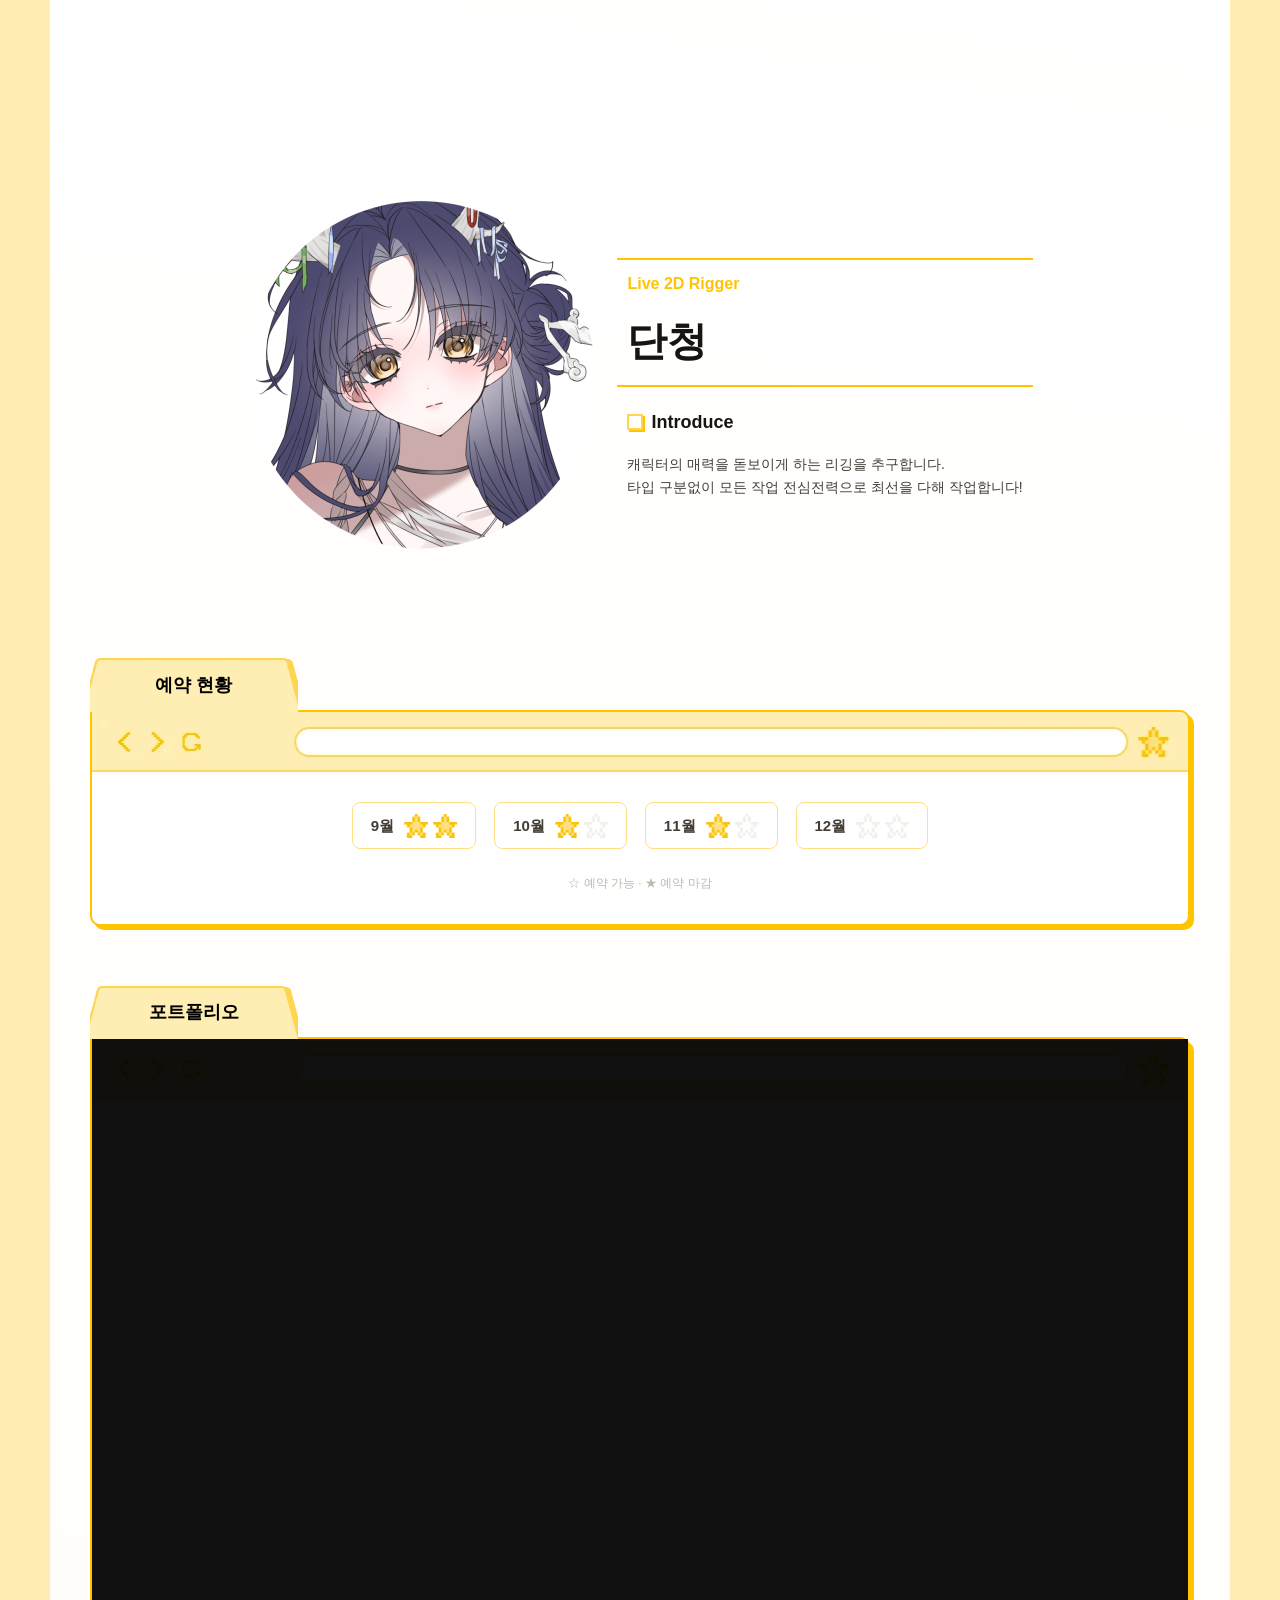
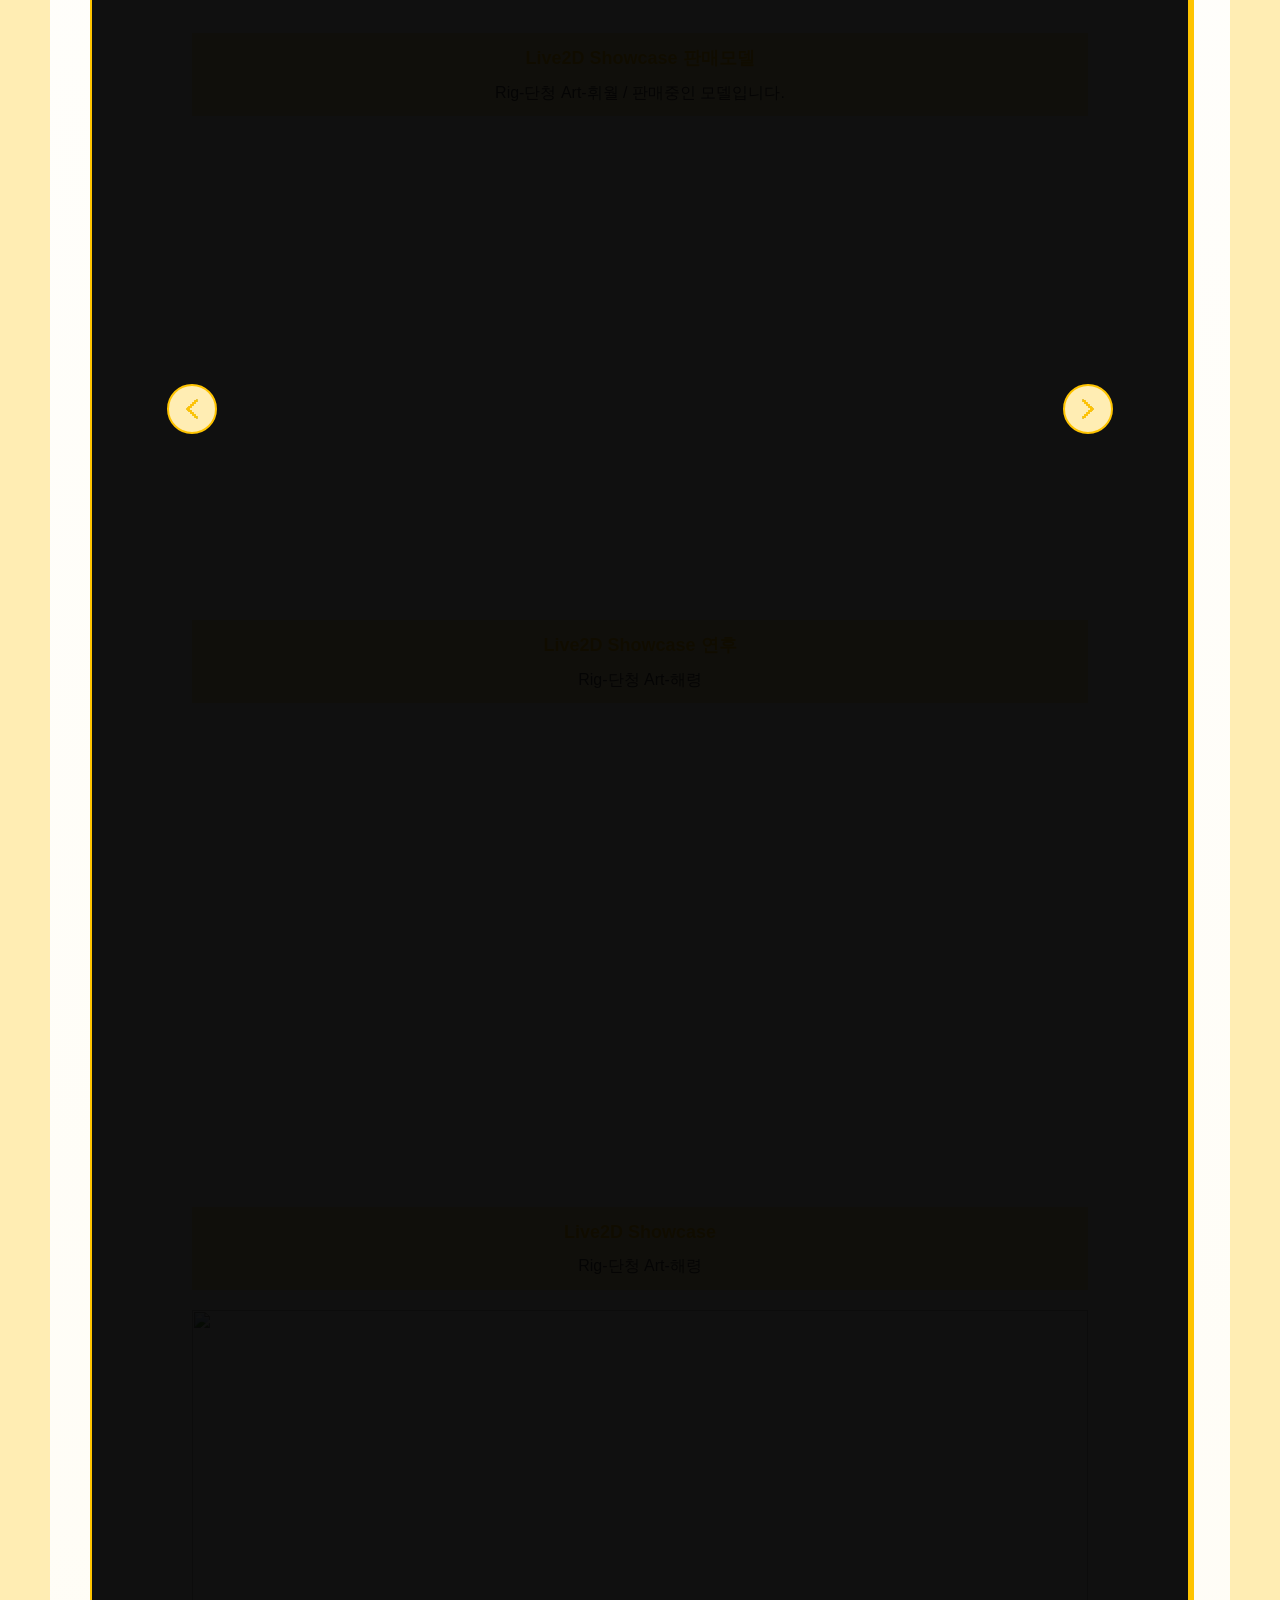
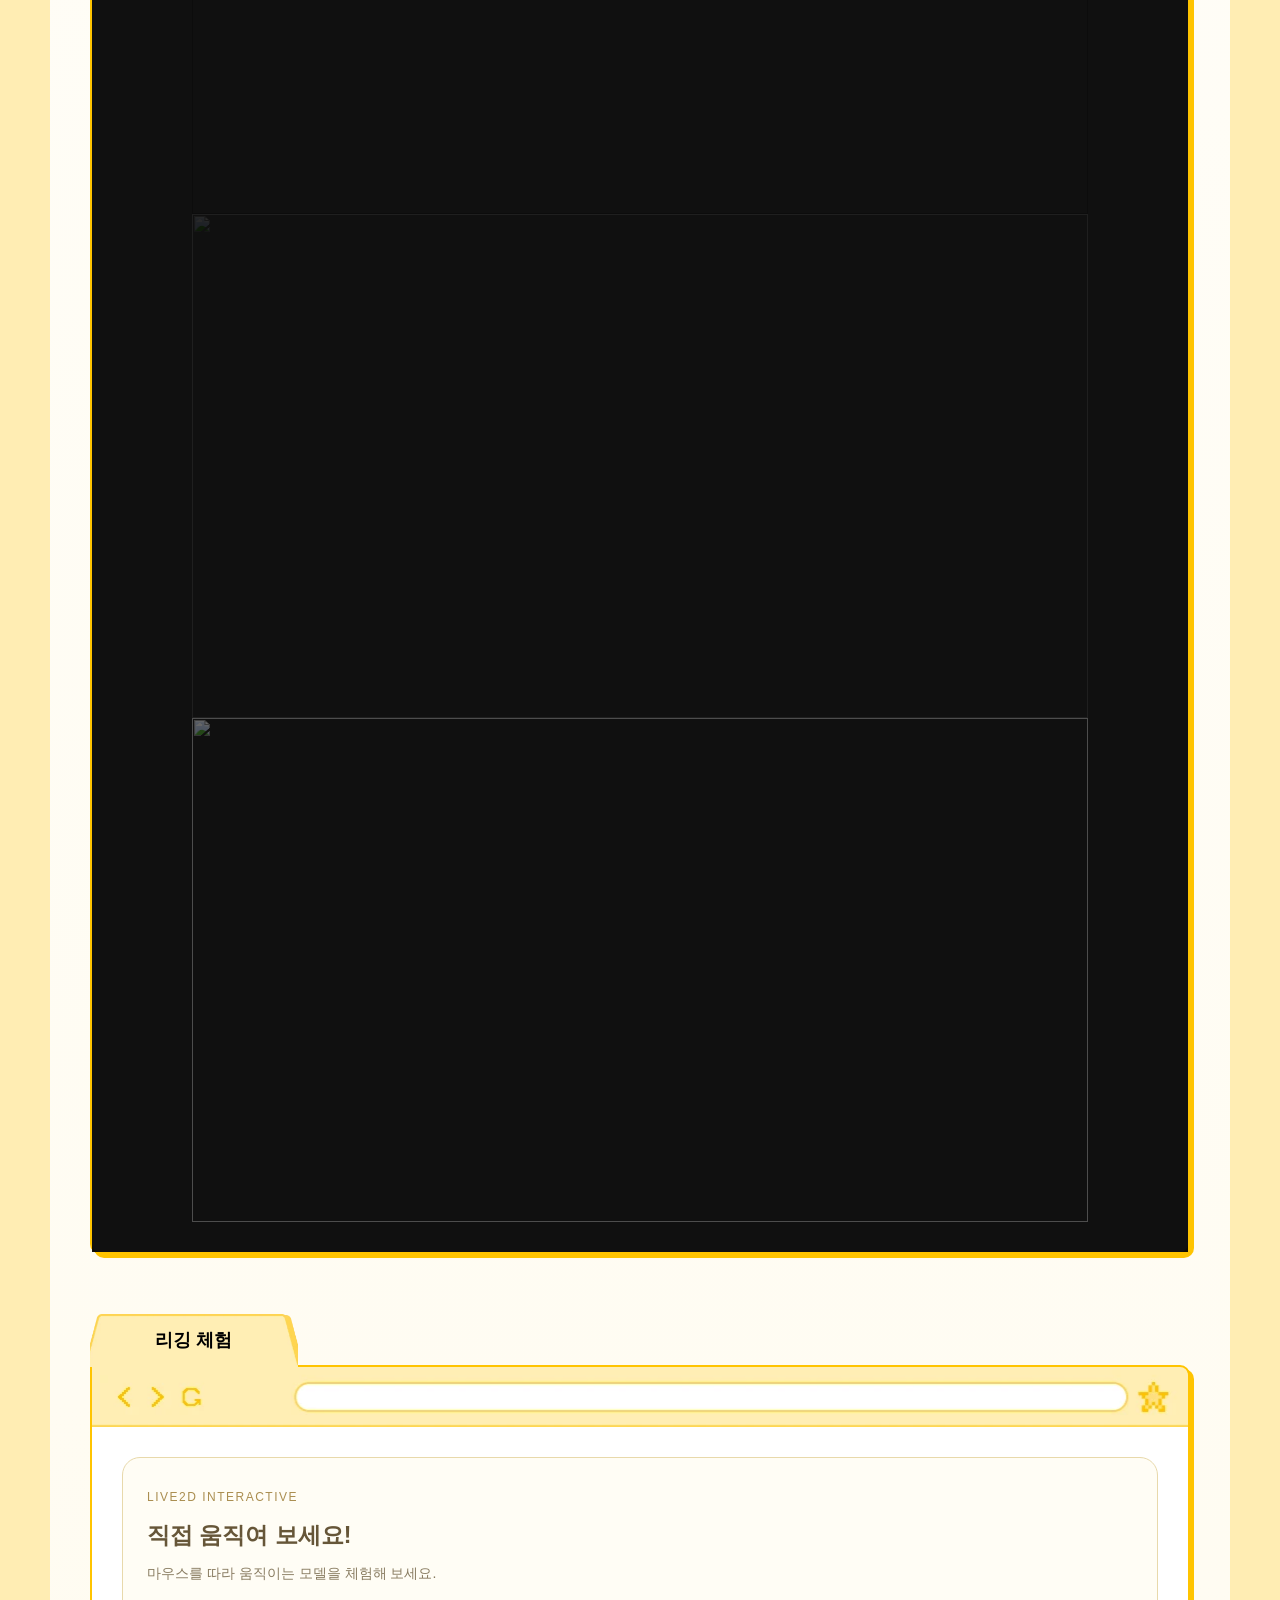
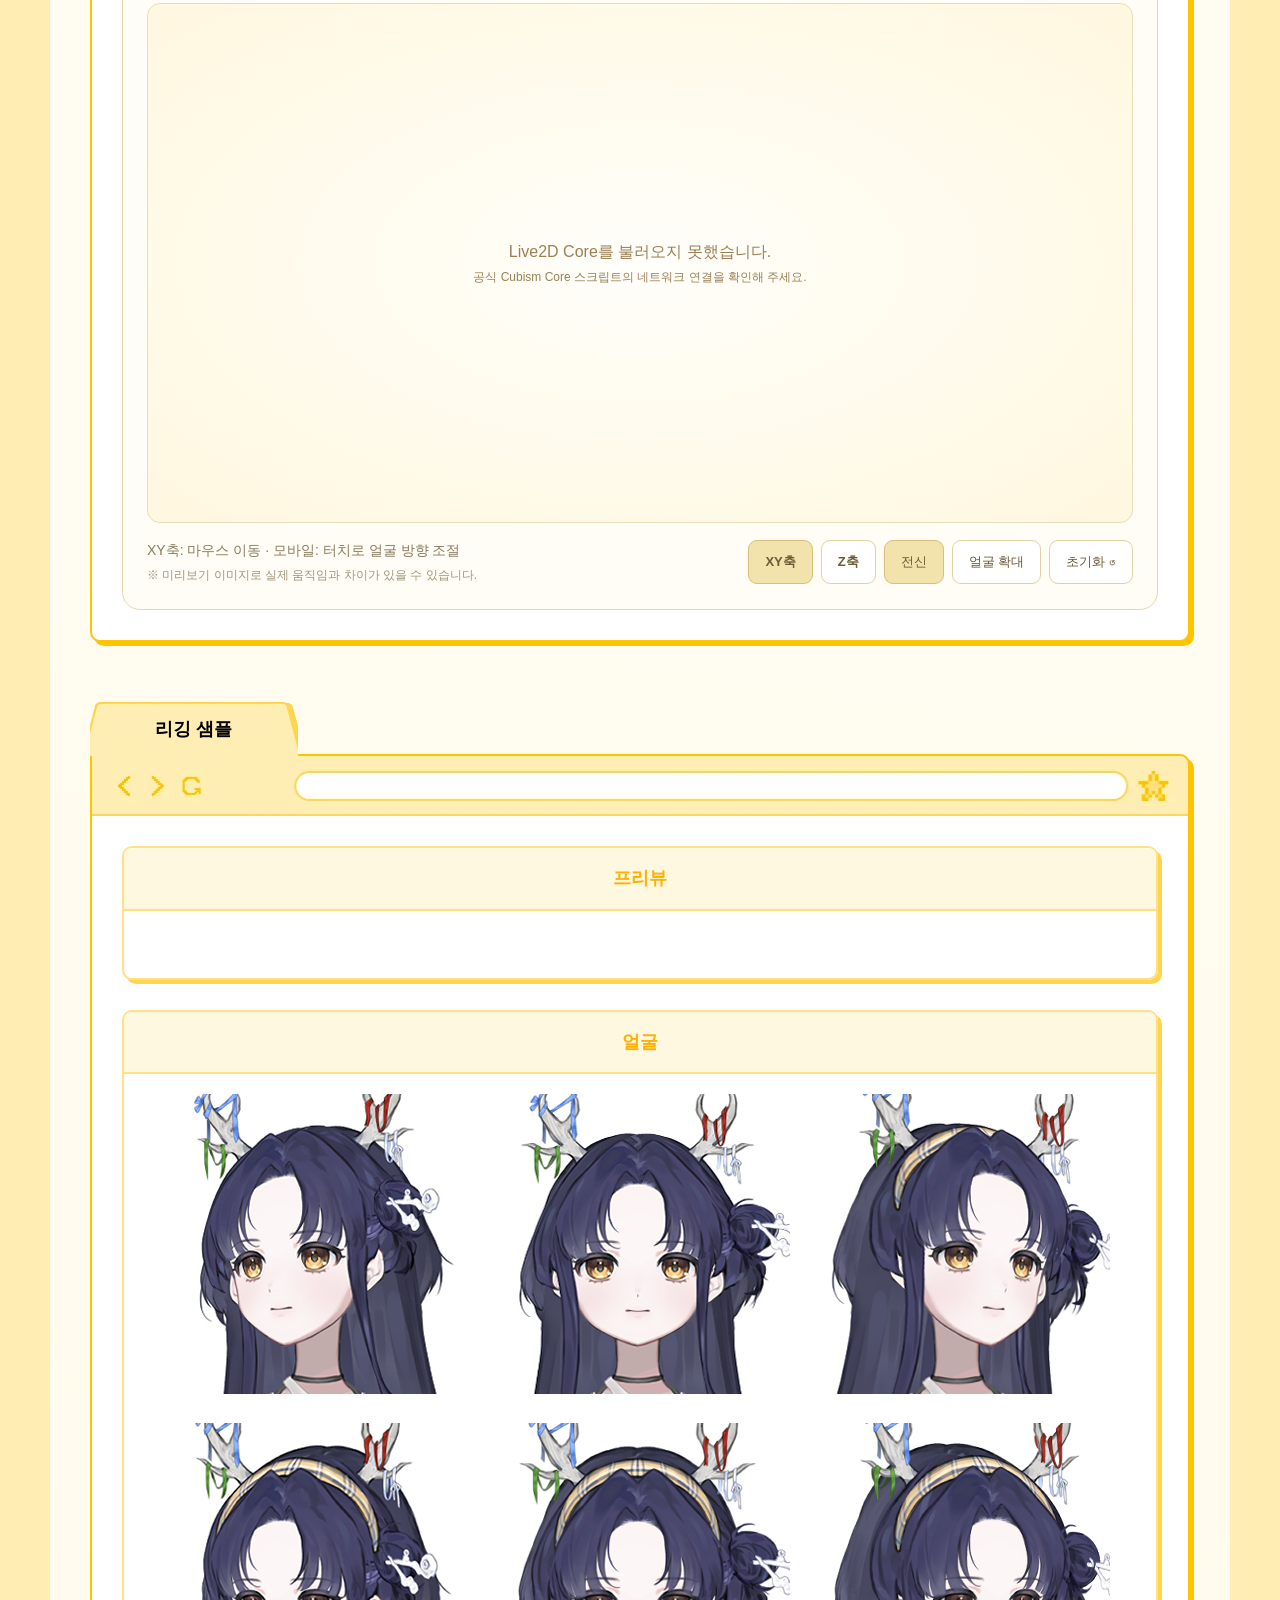
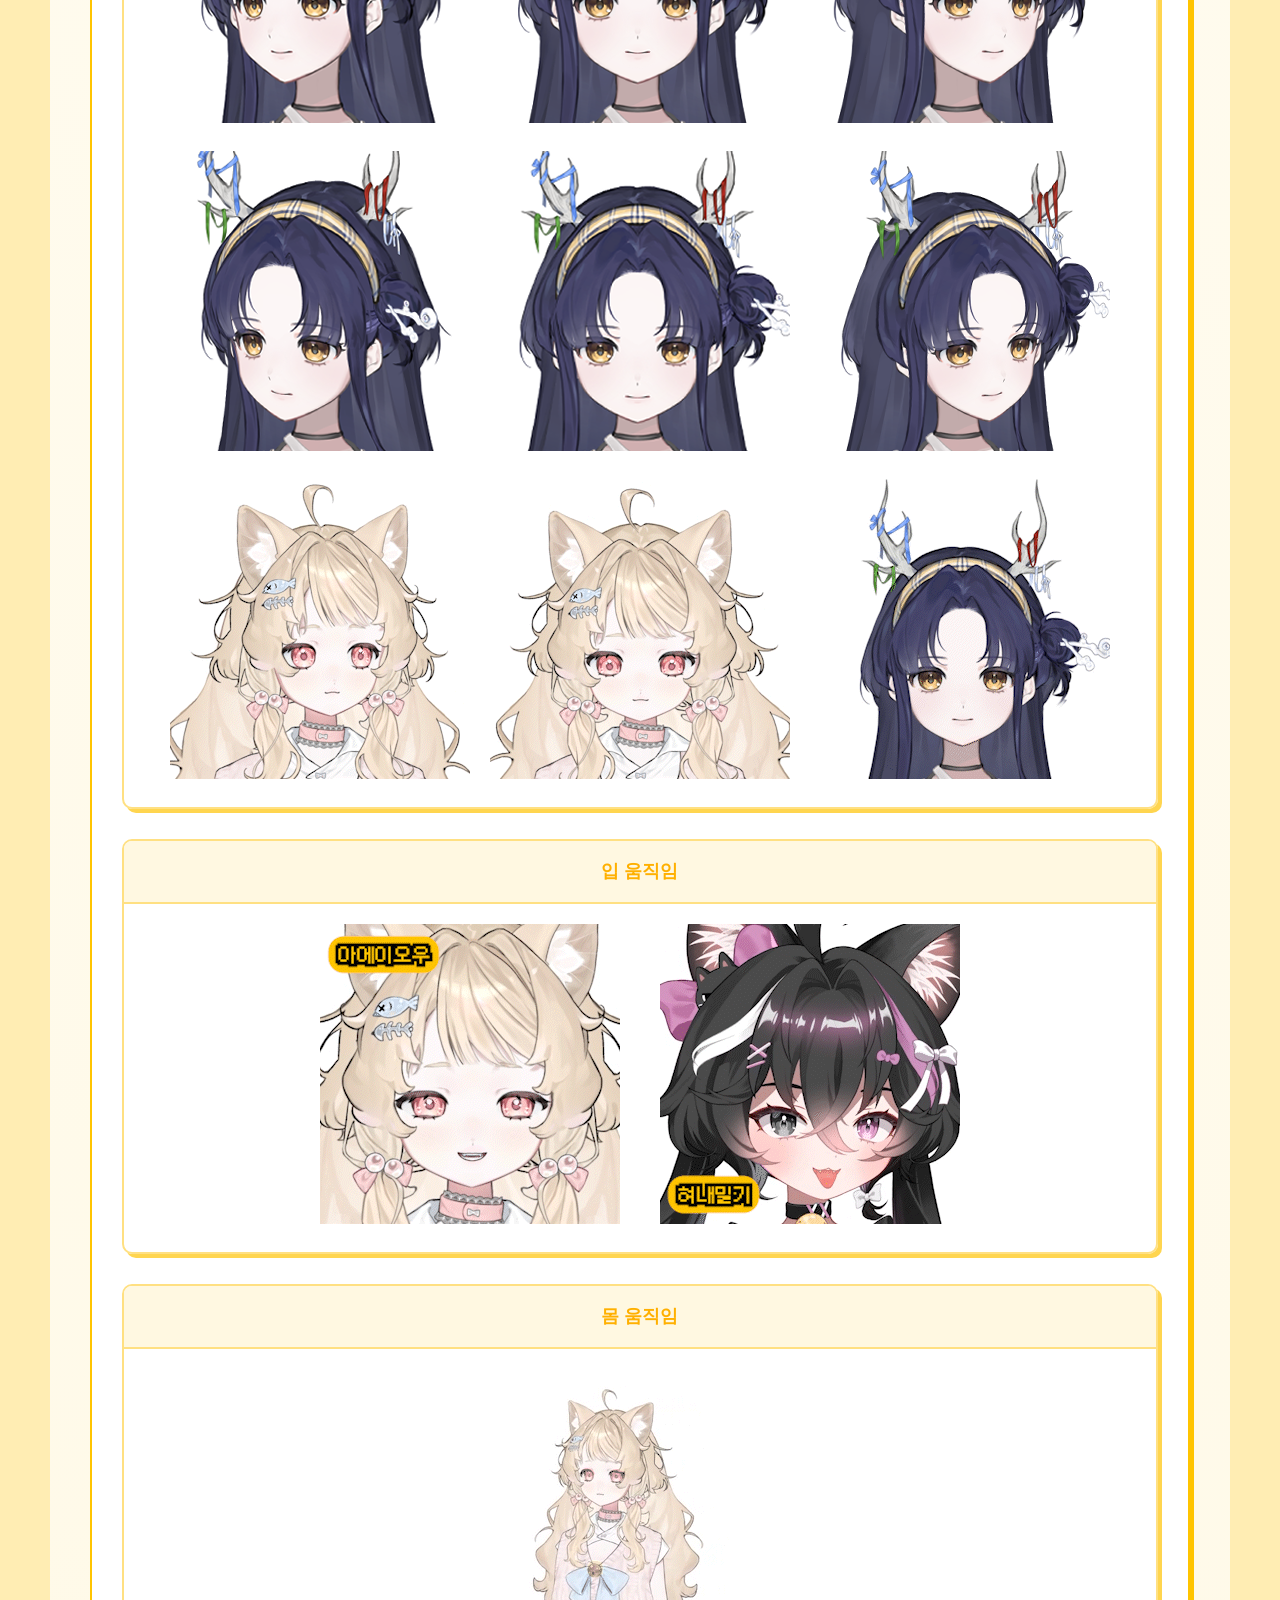
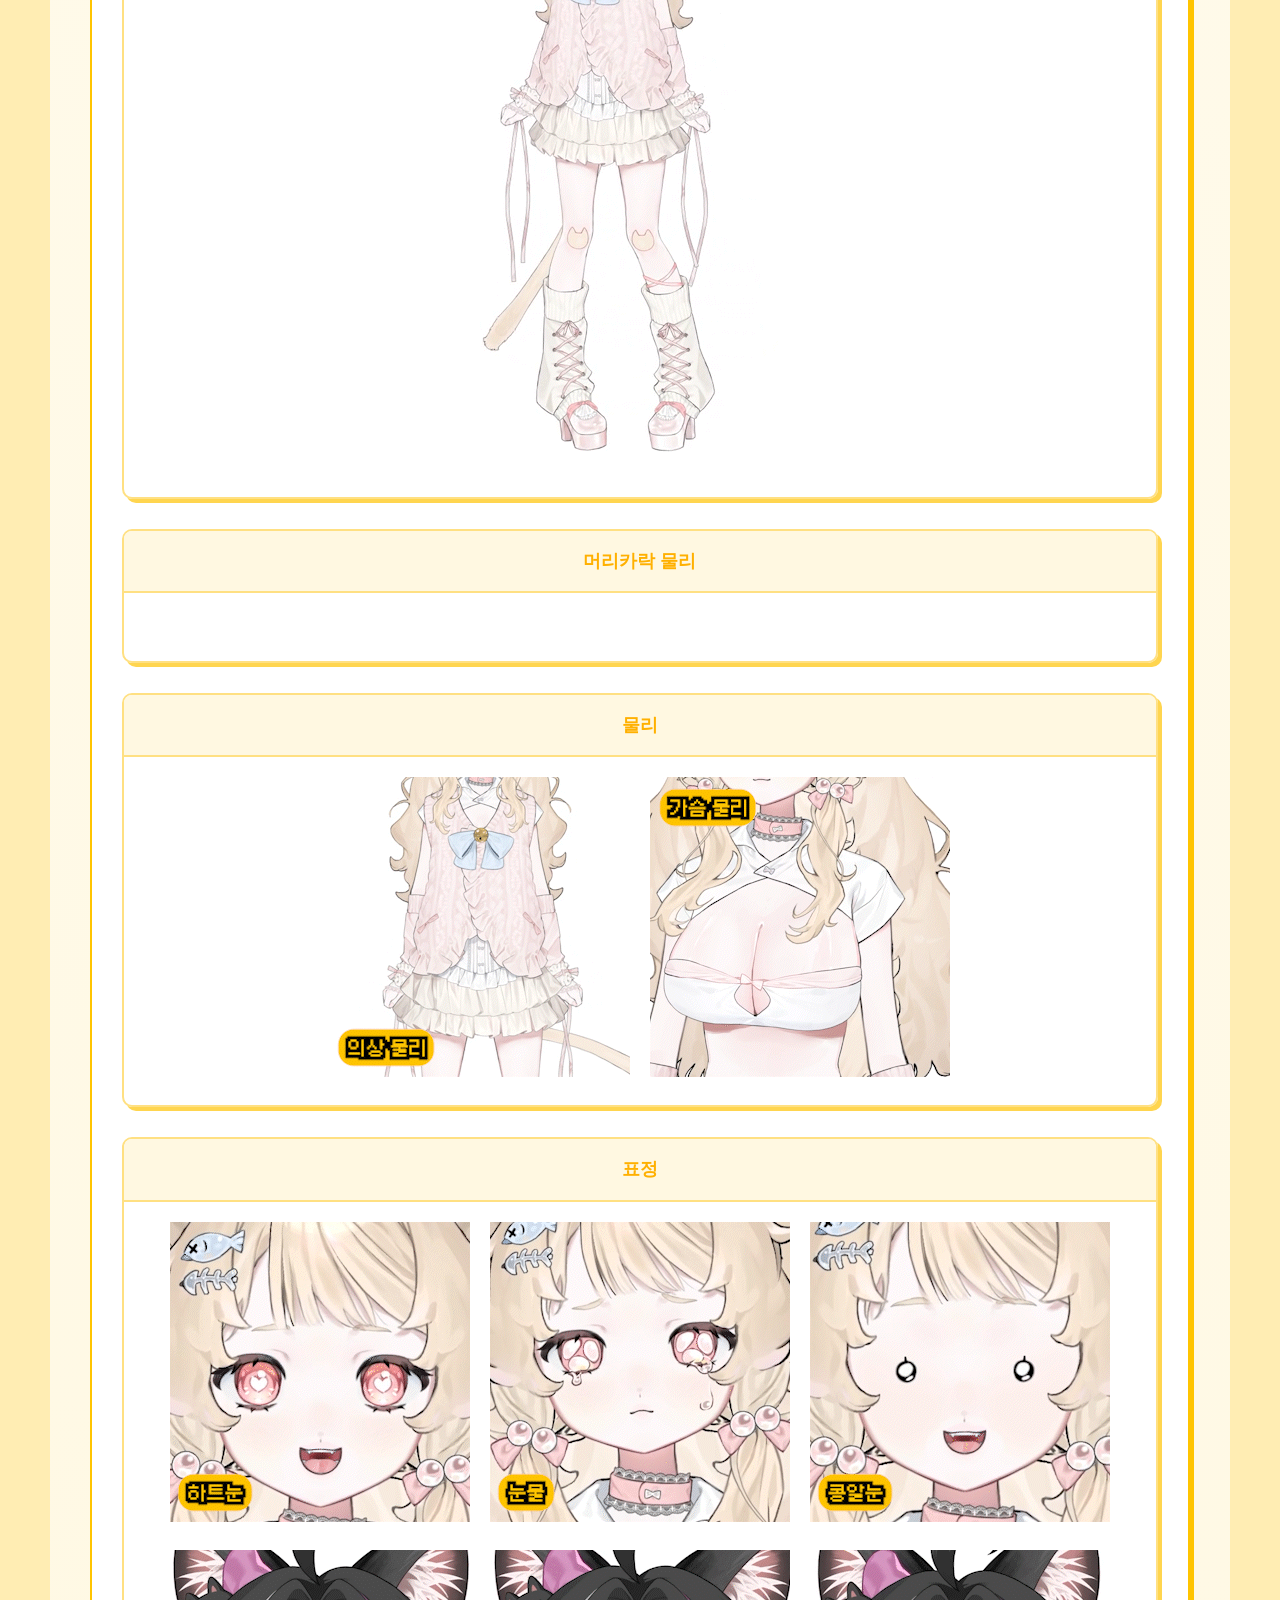
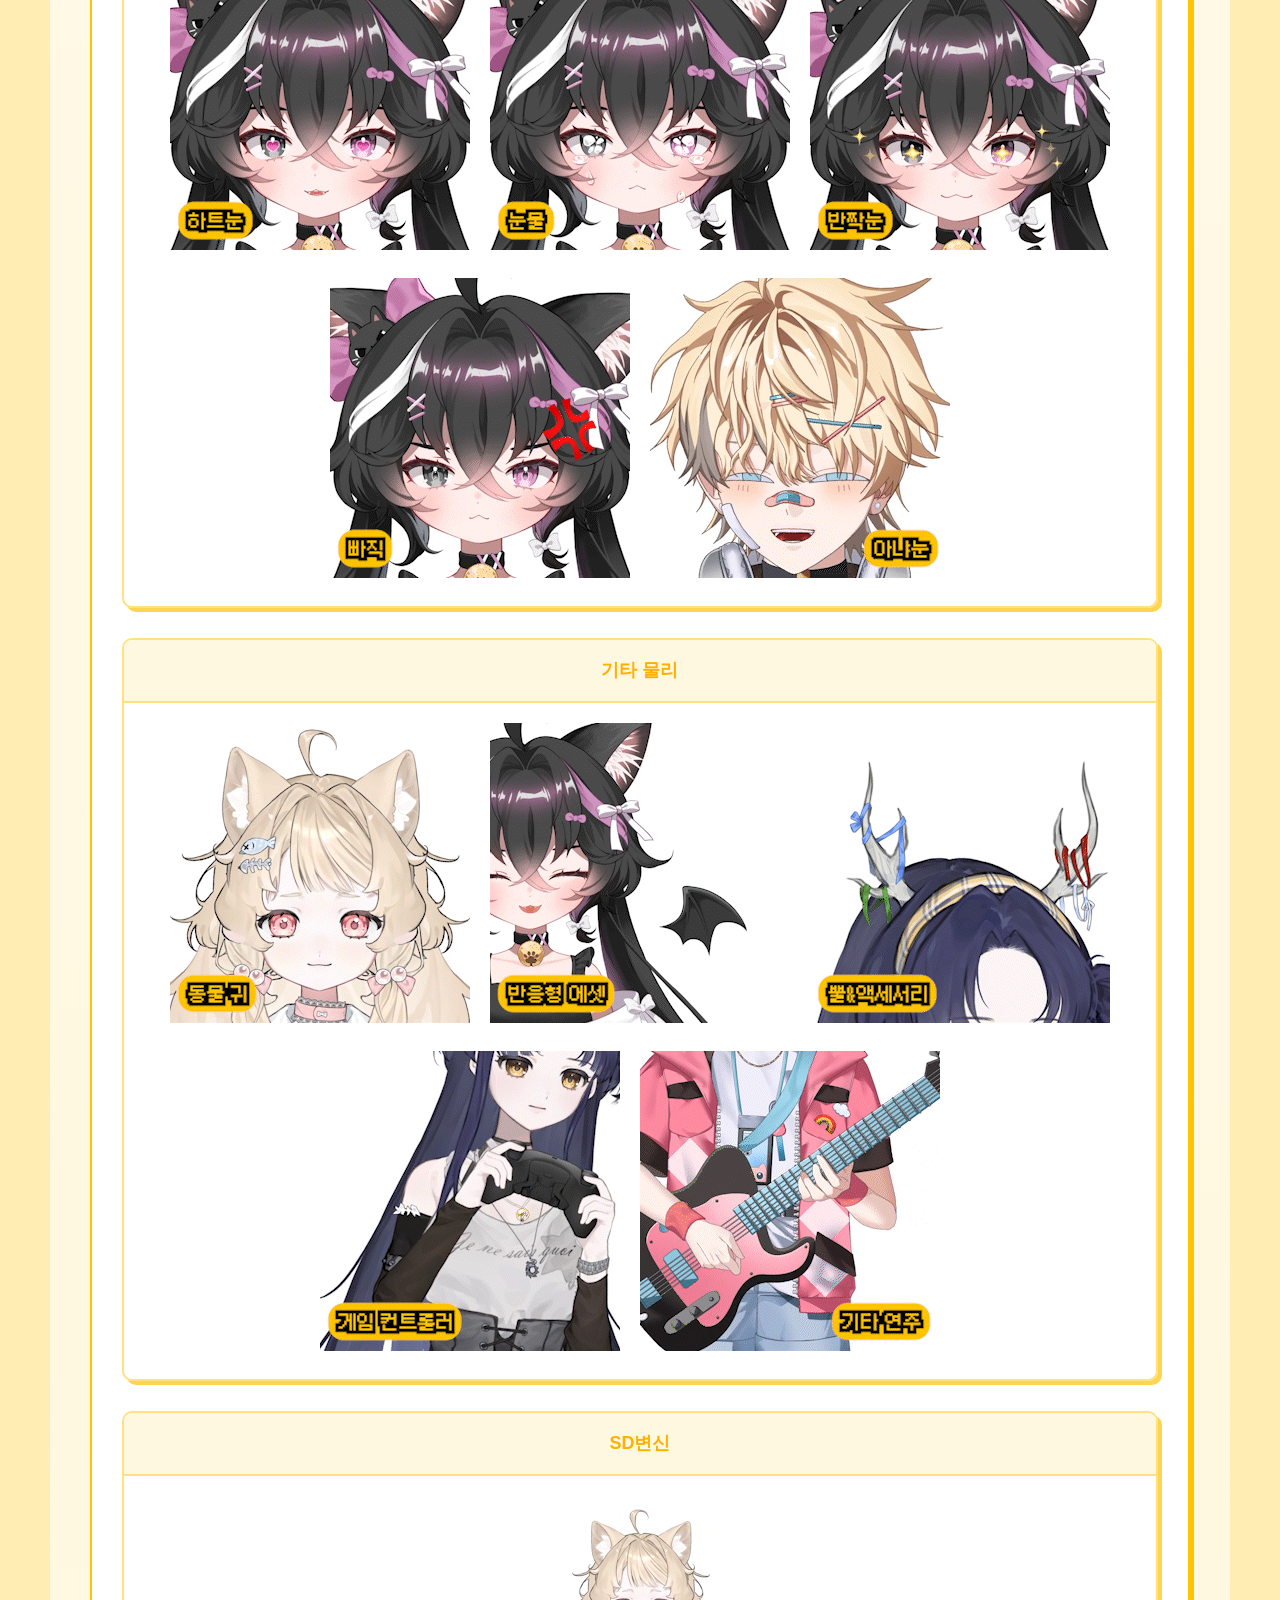
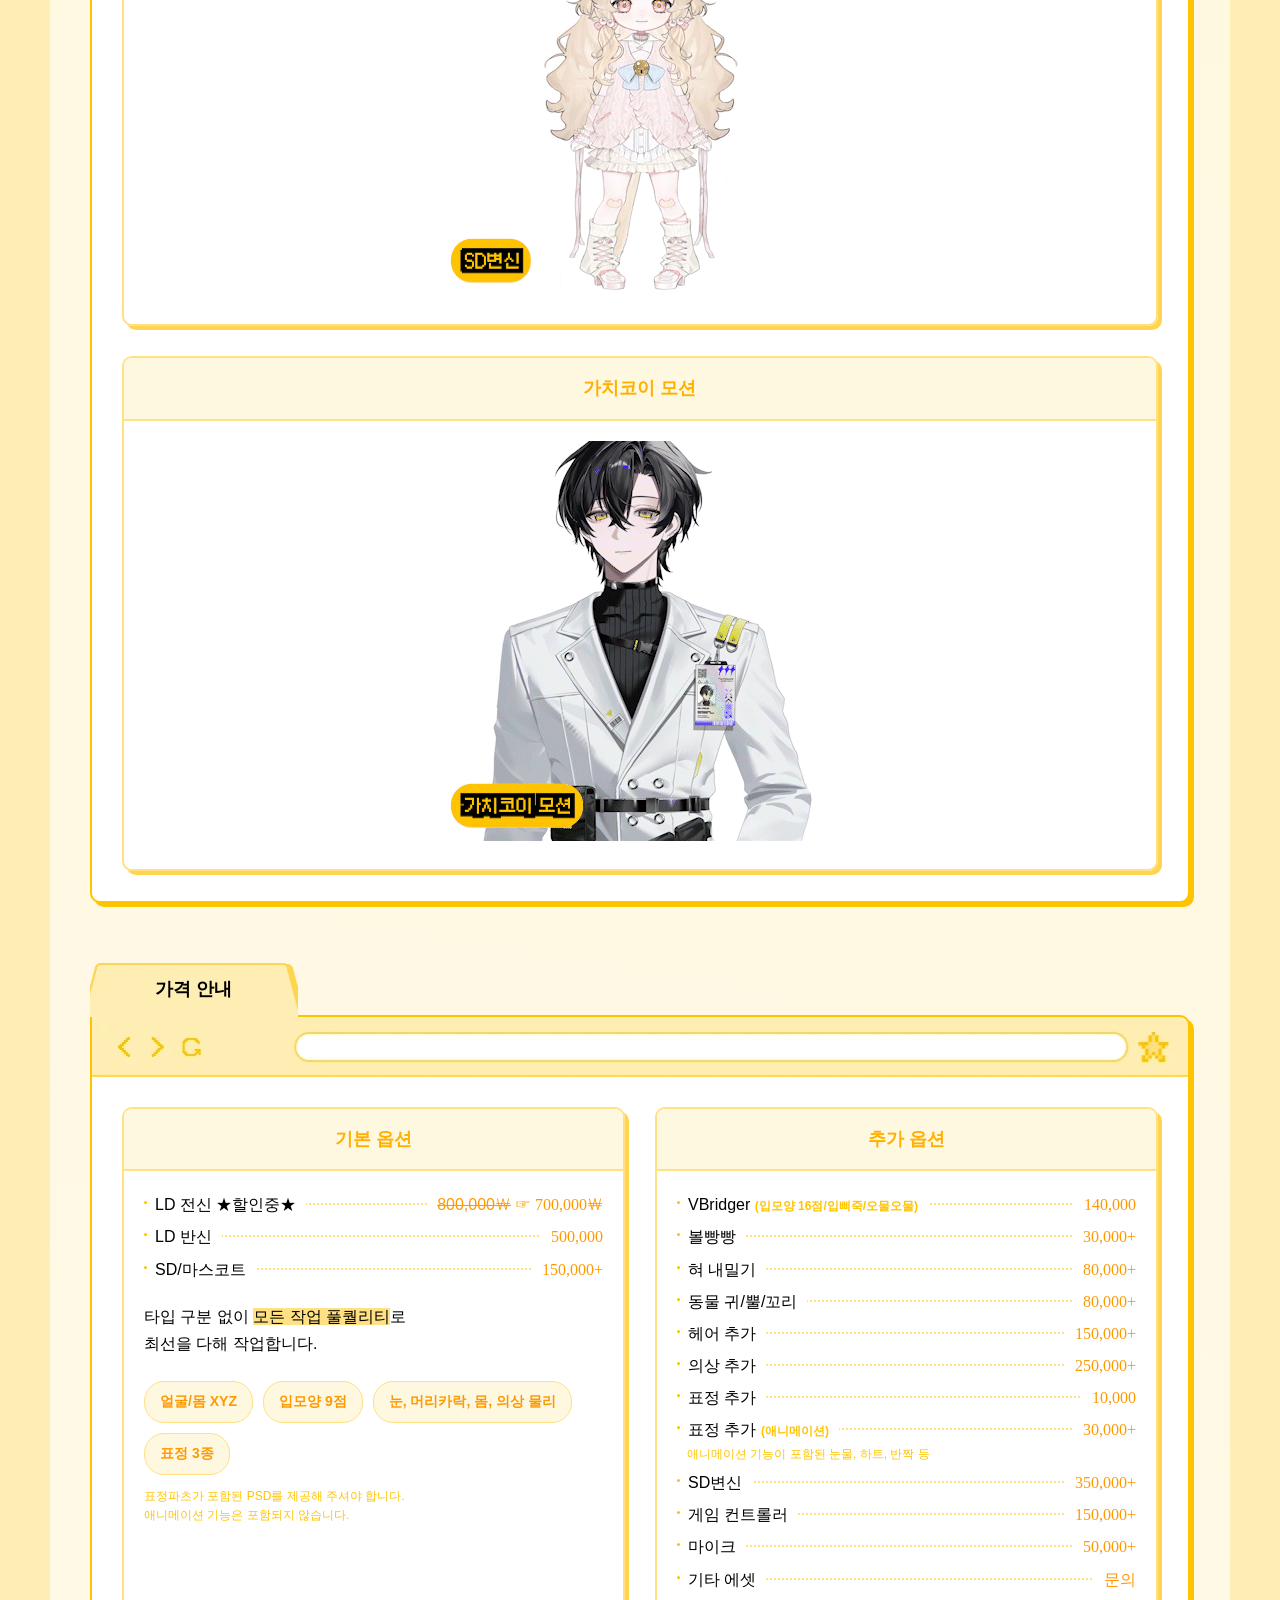
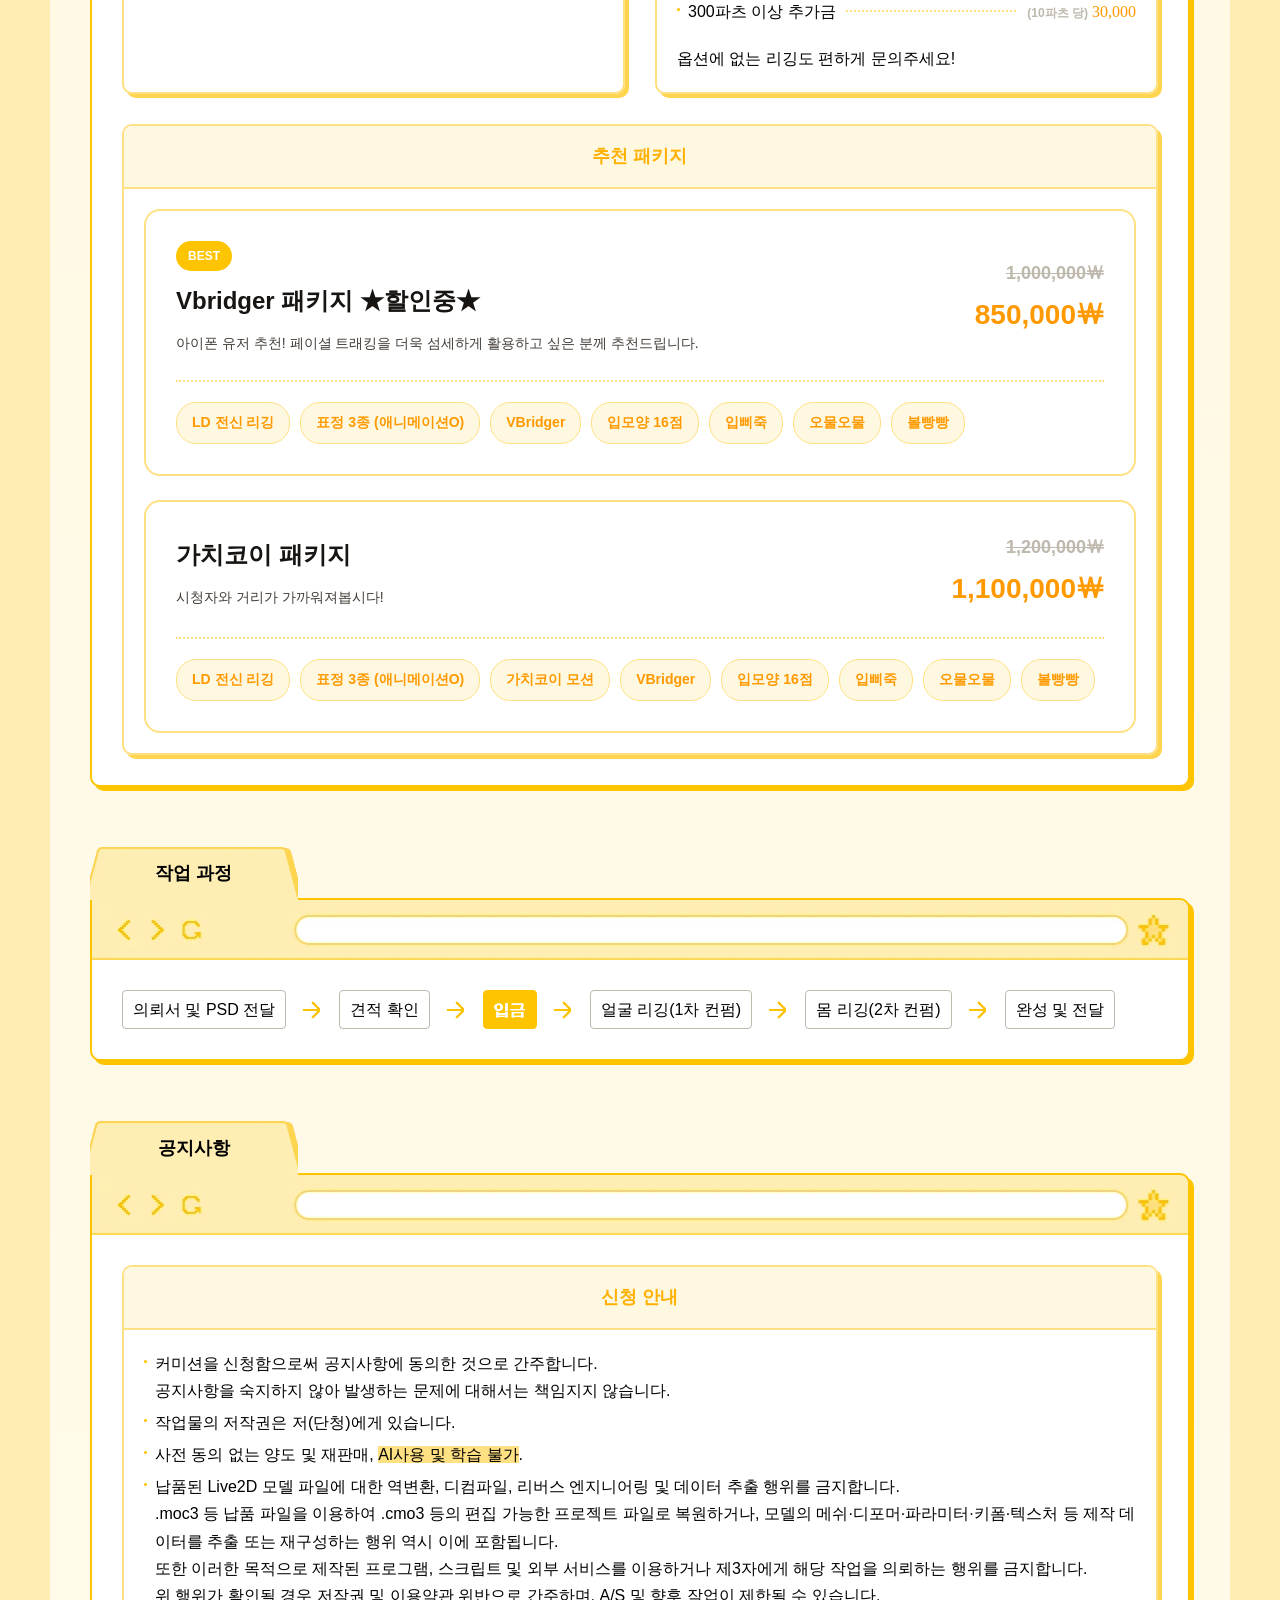
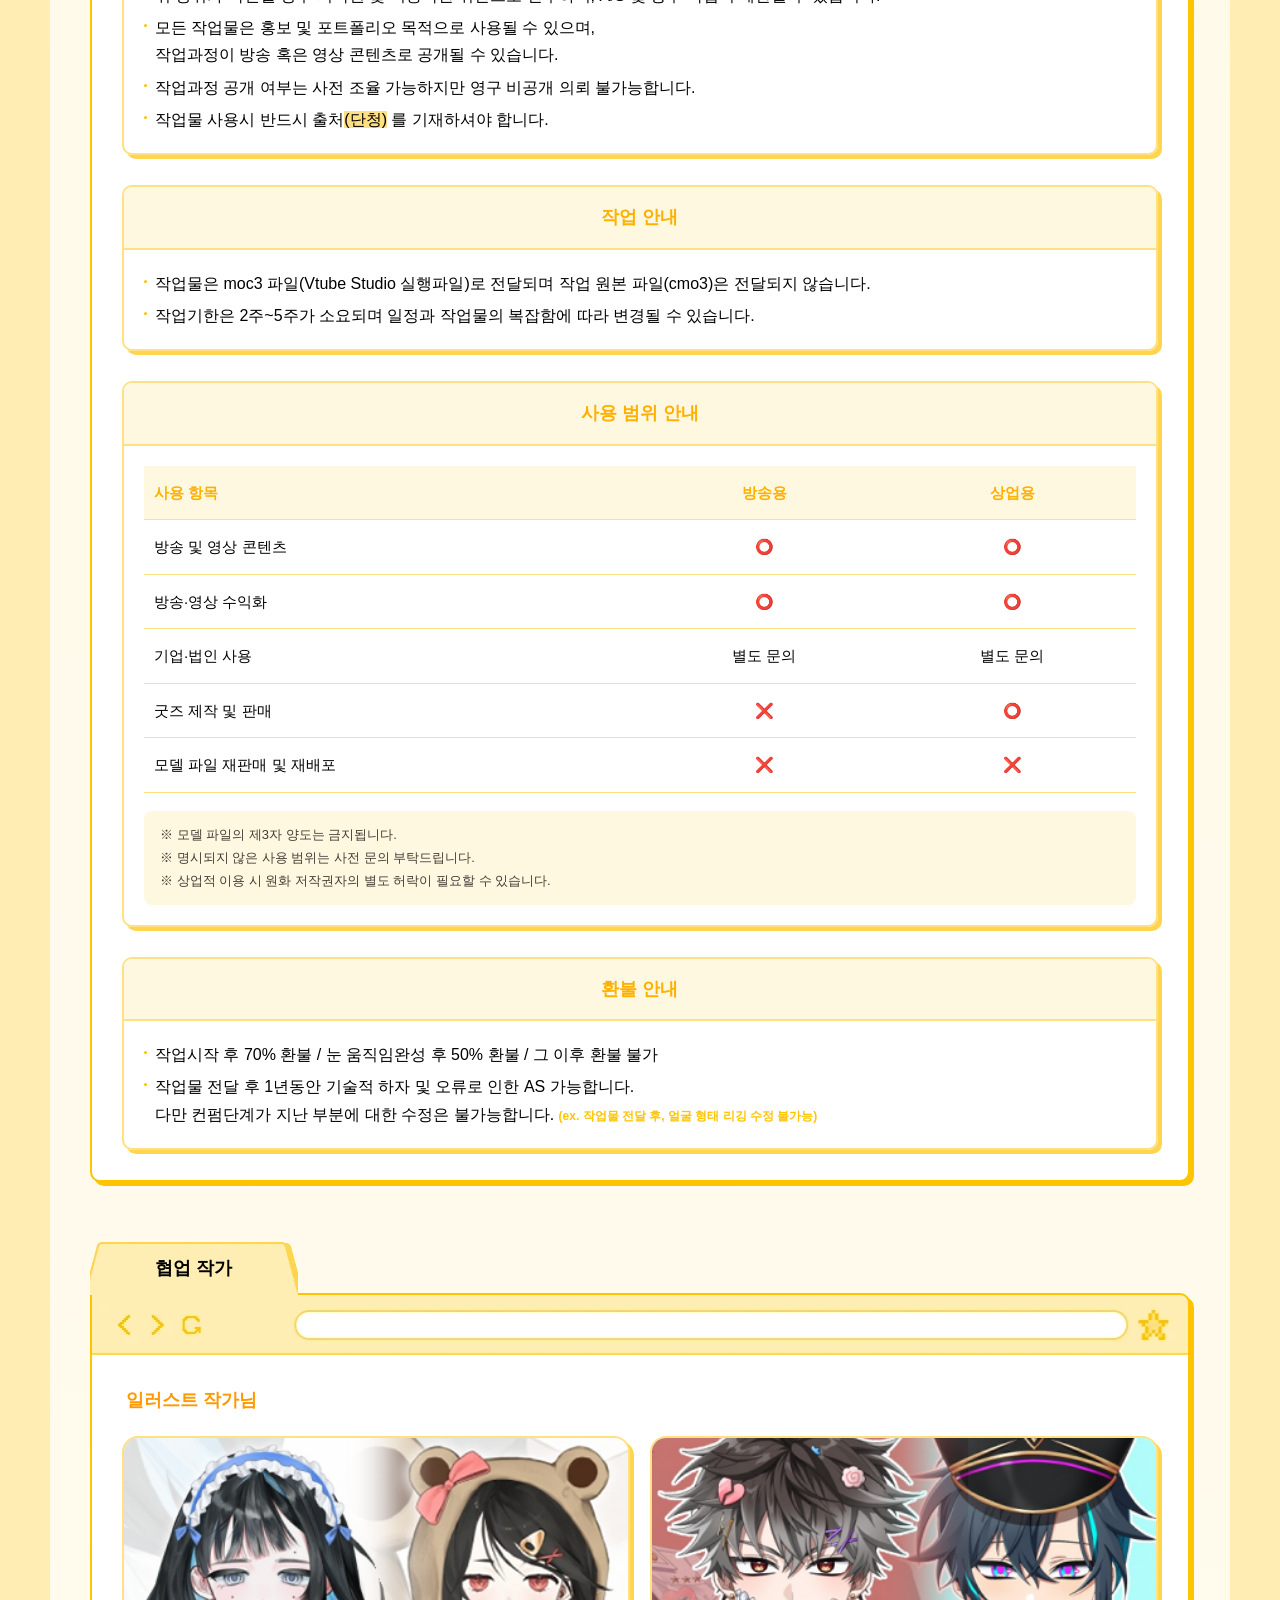
==== commit 9230d1e6: "Update index.html" ====
--- a/index.html
+++ b/index.html
@@ -2612,7 +2612,7 @@
   try{core.setParameterValueById('ParamBreath',breath)}catch(e){console.warn('Live2D breath:',e)}
 };
 const smoothTracking=()=>{cx+=(tx-cx)*.12;cy+=(ty-cy)*.12;cz+=(tz-cz)*.12};
-const applyTracking=()=>{const core=internal?.coreModel;if(!core)return;for(const [id,val] of [['ParamAngleX',cx*30],['ParamAngleY',-cy*30],['ParamAngleZ',cz*30],['ParamBodyAngleX',cx*8],['ParamBodyAngleY',-cy*5],['ParamEyeBallX',cx],['ParamEyeBallY',-cy]]){try{core.setParameterValueById(id,val)}catch(e){console.warn('Live2D parameter:',id,e)}}};
+const applyTracking=()=>{const core=internal?.coreModel;if(!core)return;for(const [id,val] of [['ParamAngleX',cx*30],['ParamAngleY',-cy*30],['ParamAngleZ',cz*30],['ParamBodyAngleX',cx*8],['ParamBodyAngleY',-cy*5],['ParamBodyAngleZ',cz*10],['ParamEyeBallX',cx],['ParamEyeBallY',-cy]]){try{core.setParameterValueById(id,val)}catch(e){console.warn('Live2D parameter:',id,e)}}};
 if(motion&&typeof motion.update==='function'){
  const originalMotionUpdate=motion.update;
  motion.update=function(...args){const result=originalMotionUpdate.apply(this,args);smoothTracking();applyTracking();applyBreath();return result};
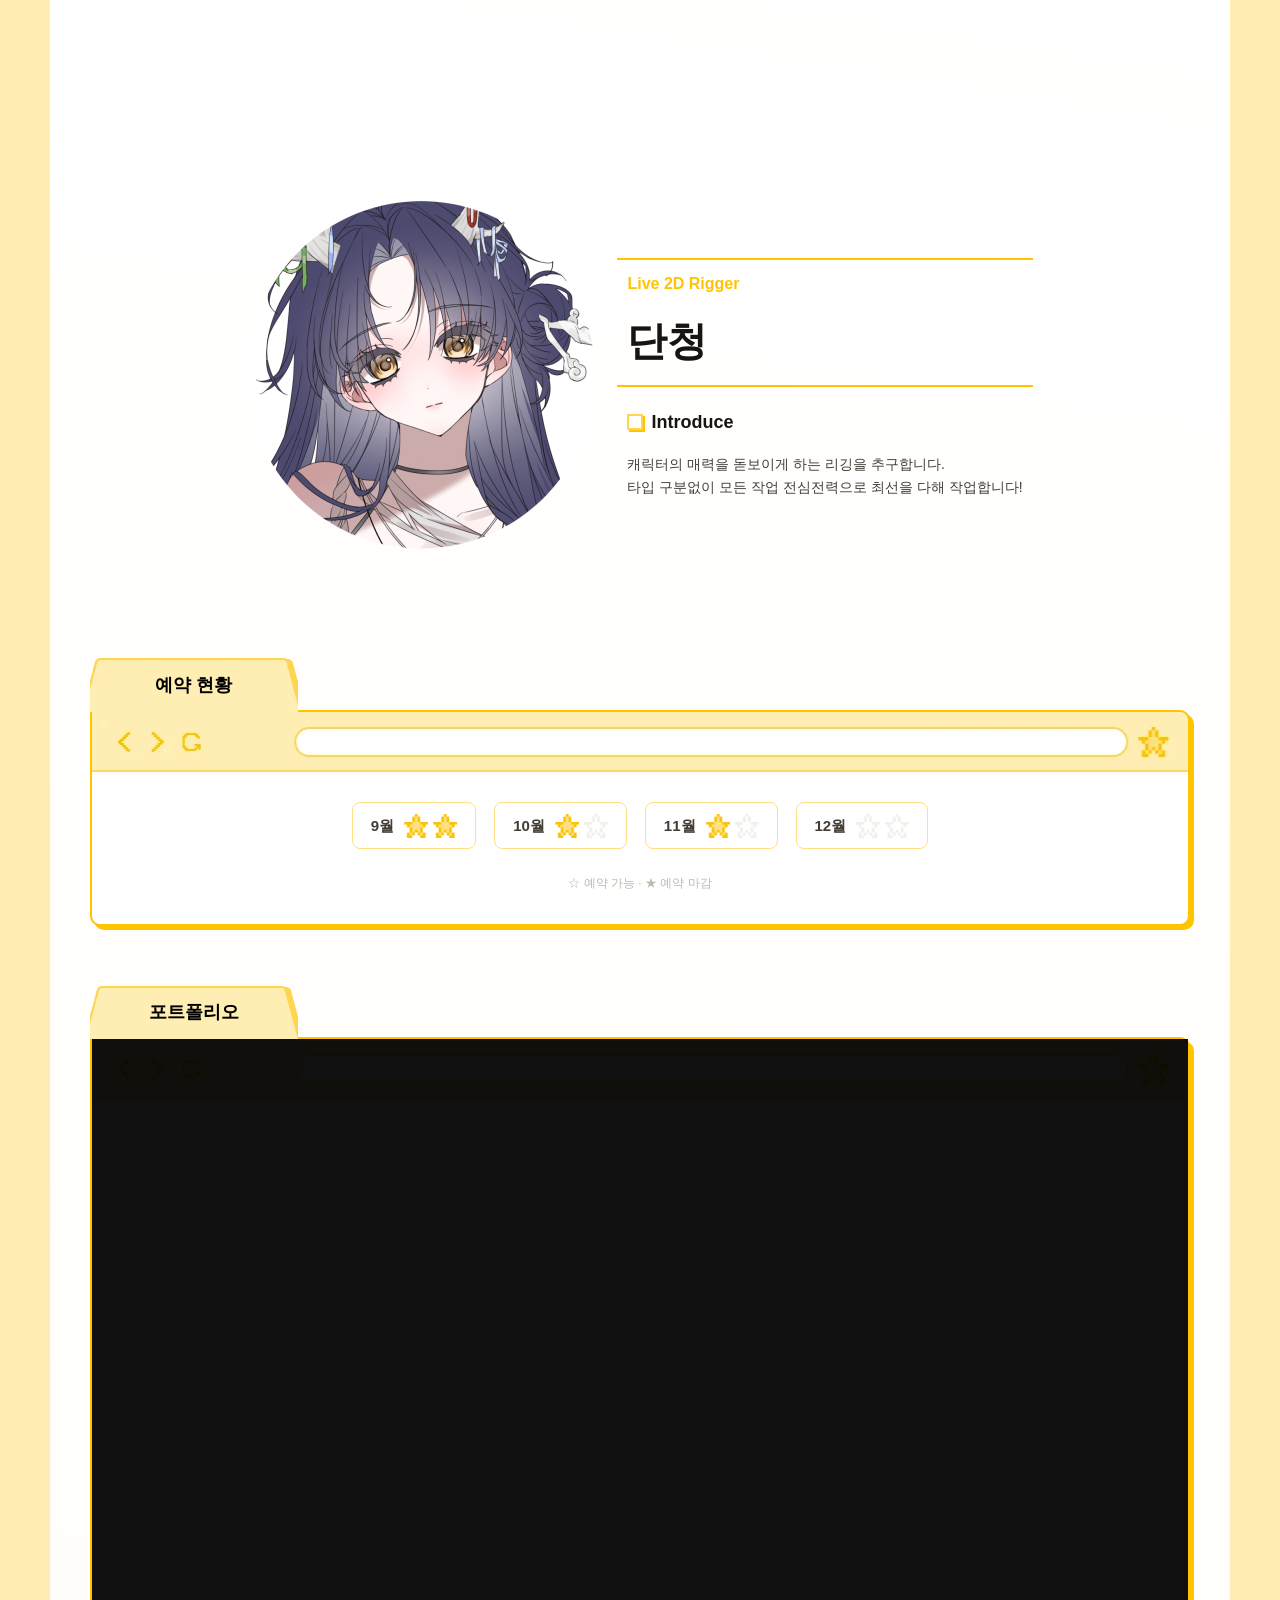
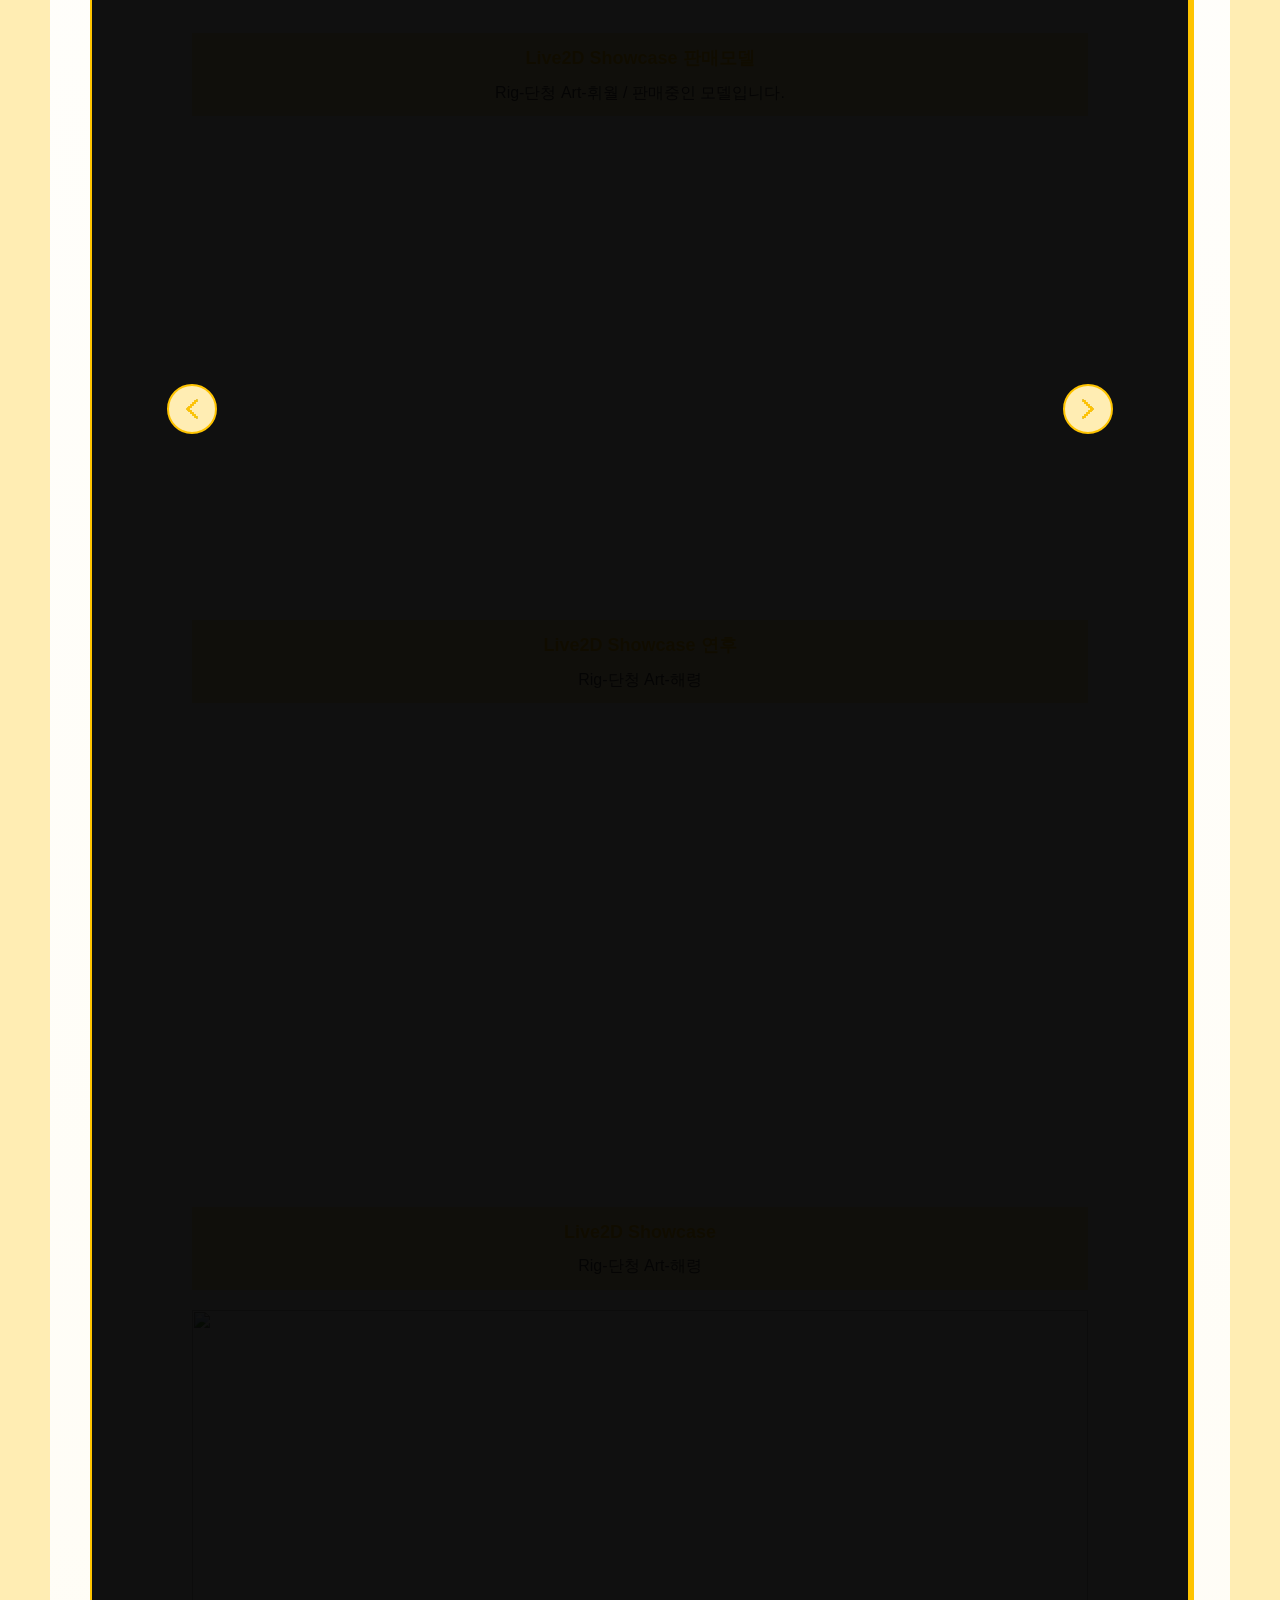
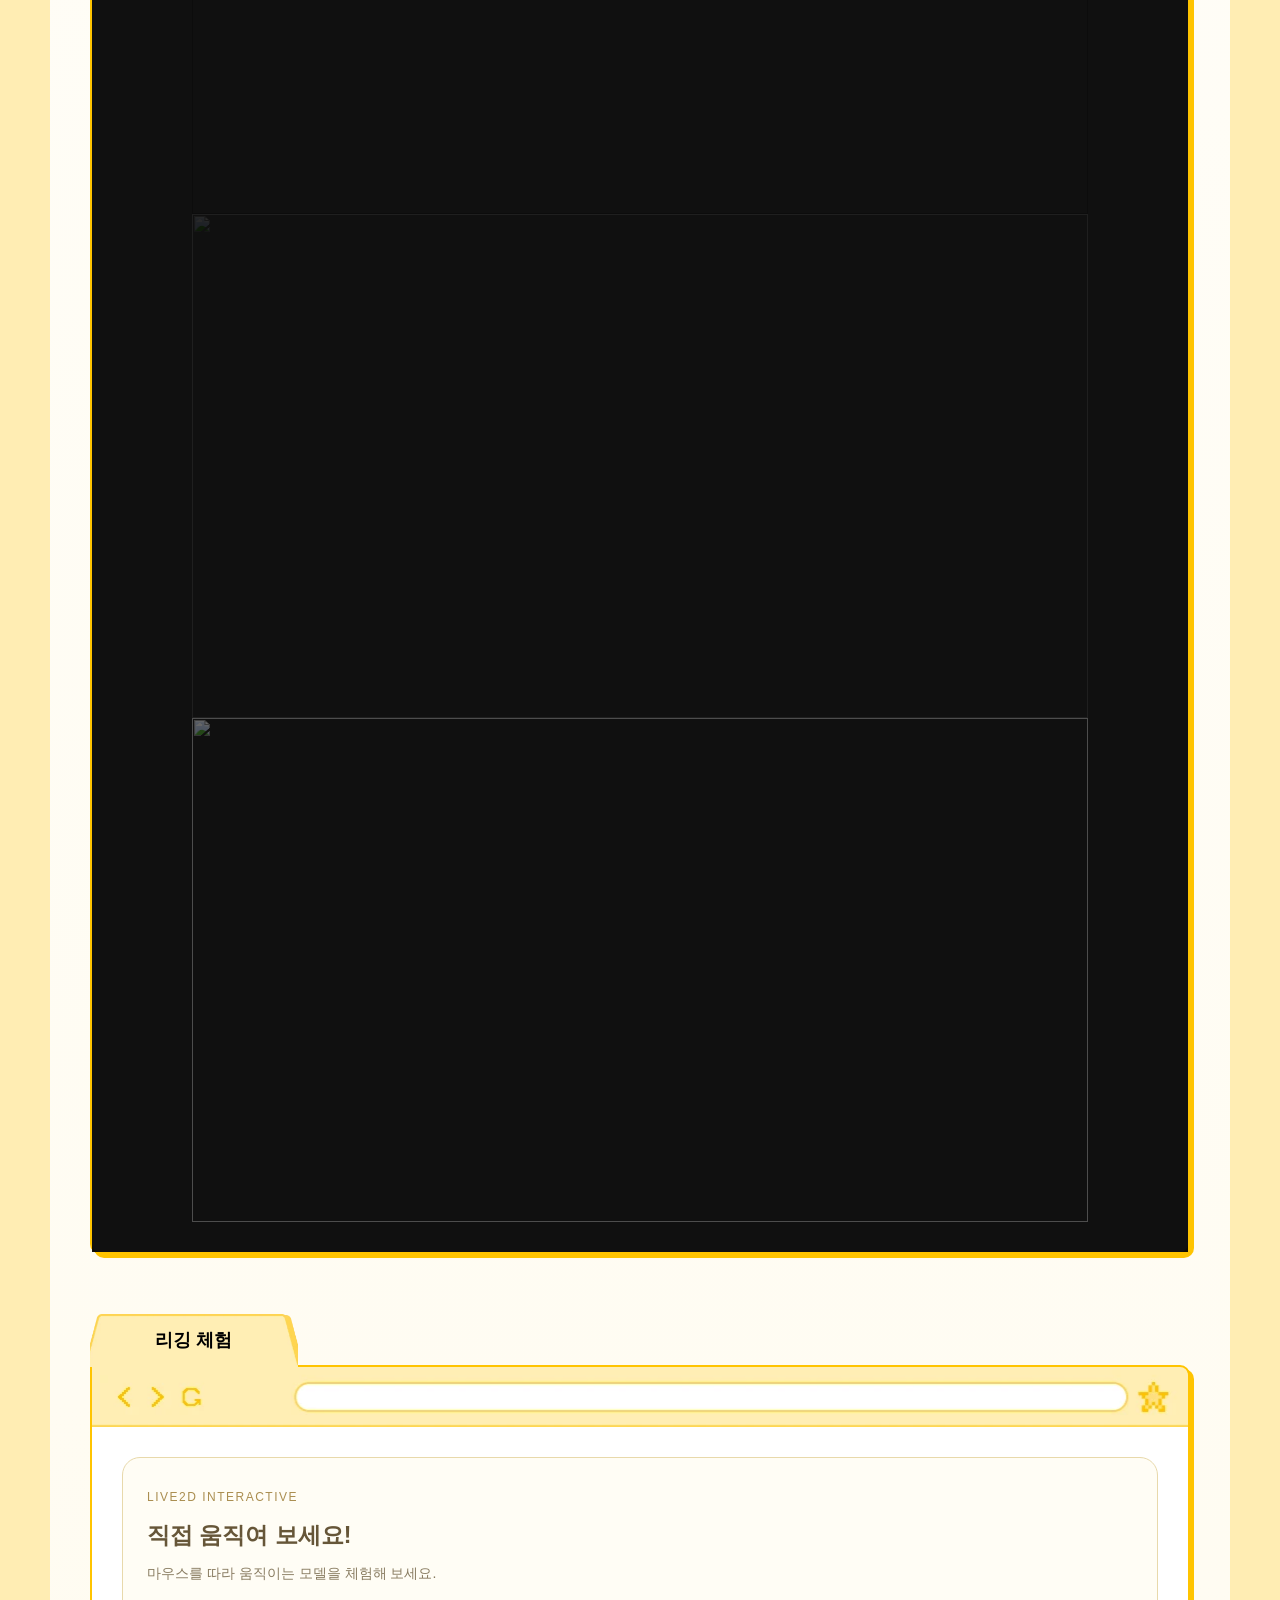
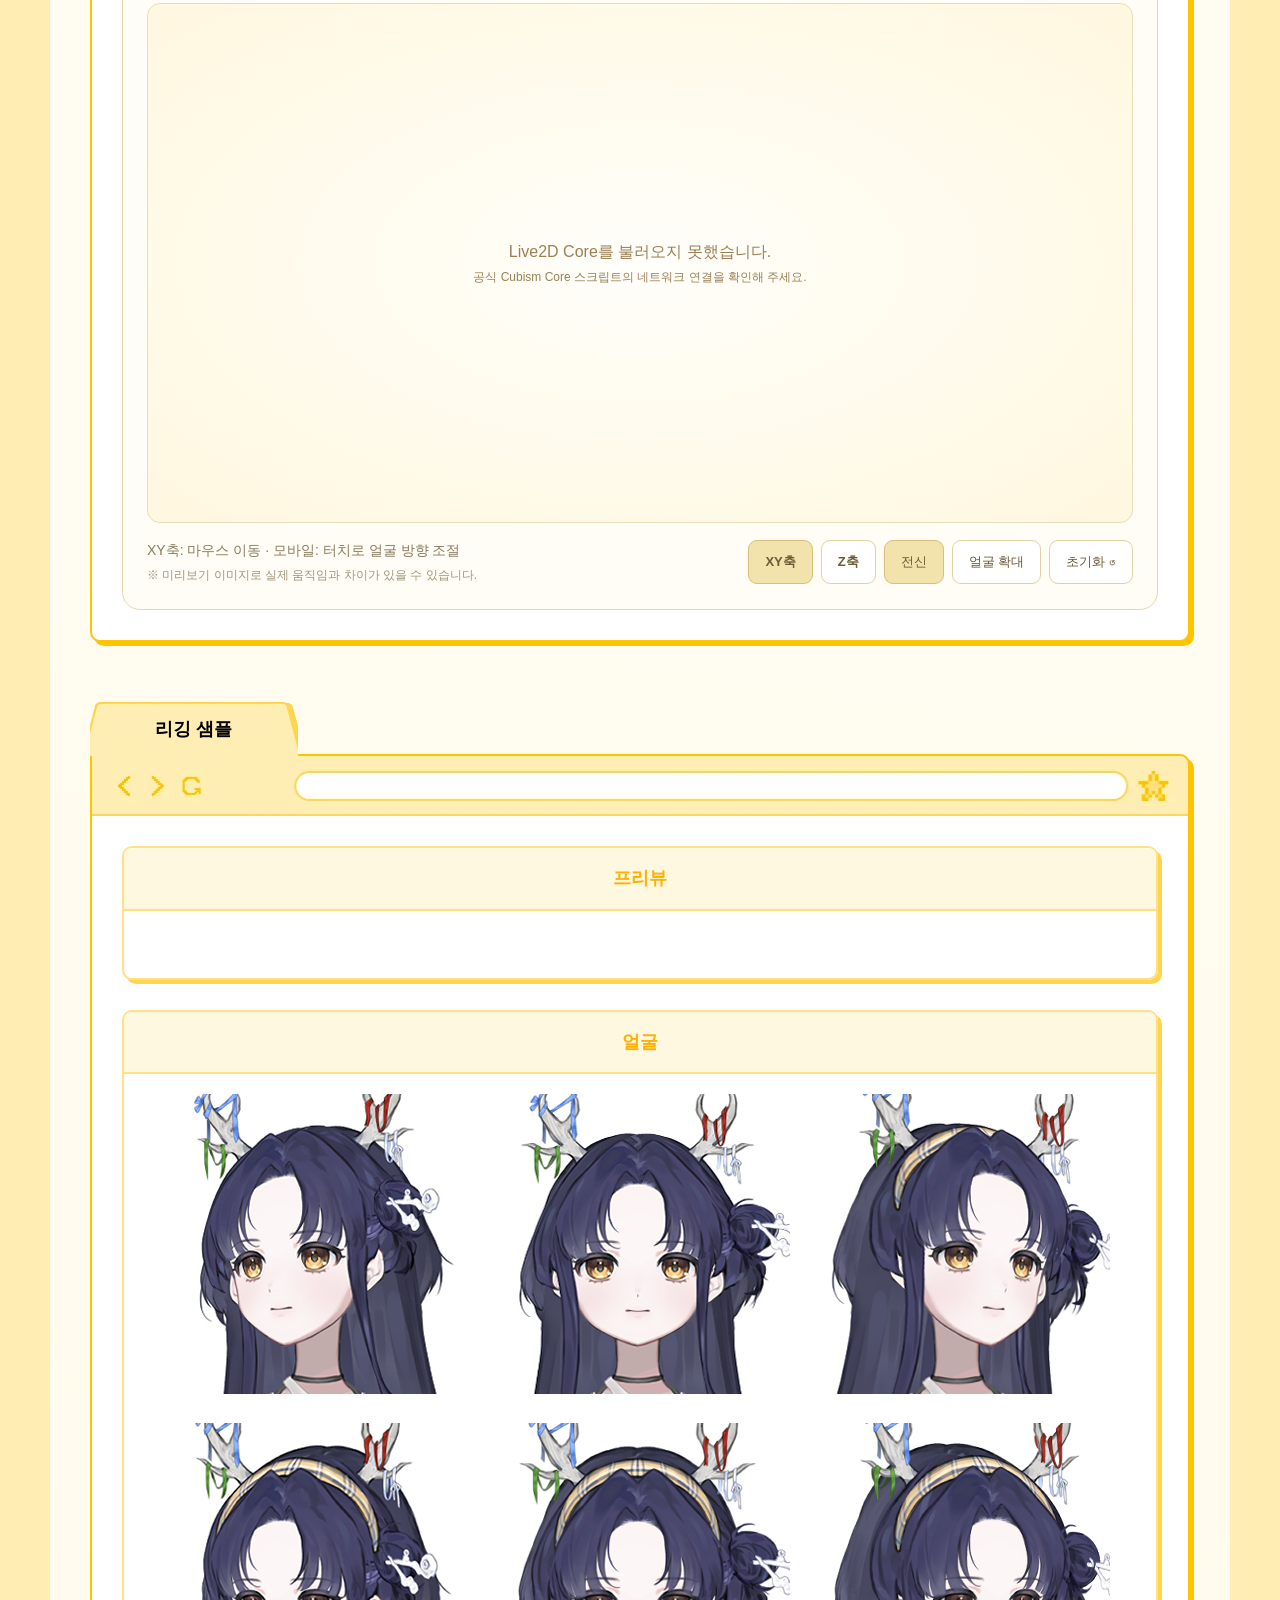
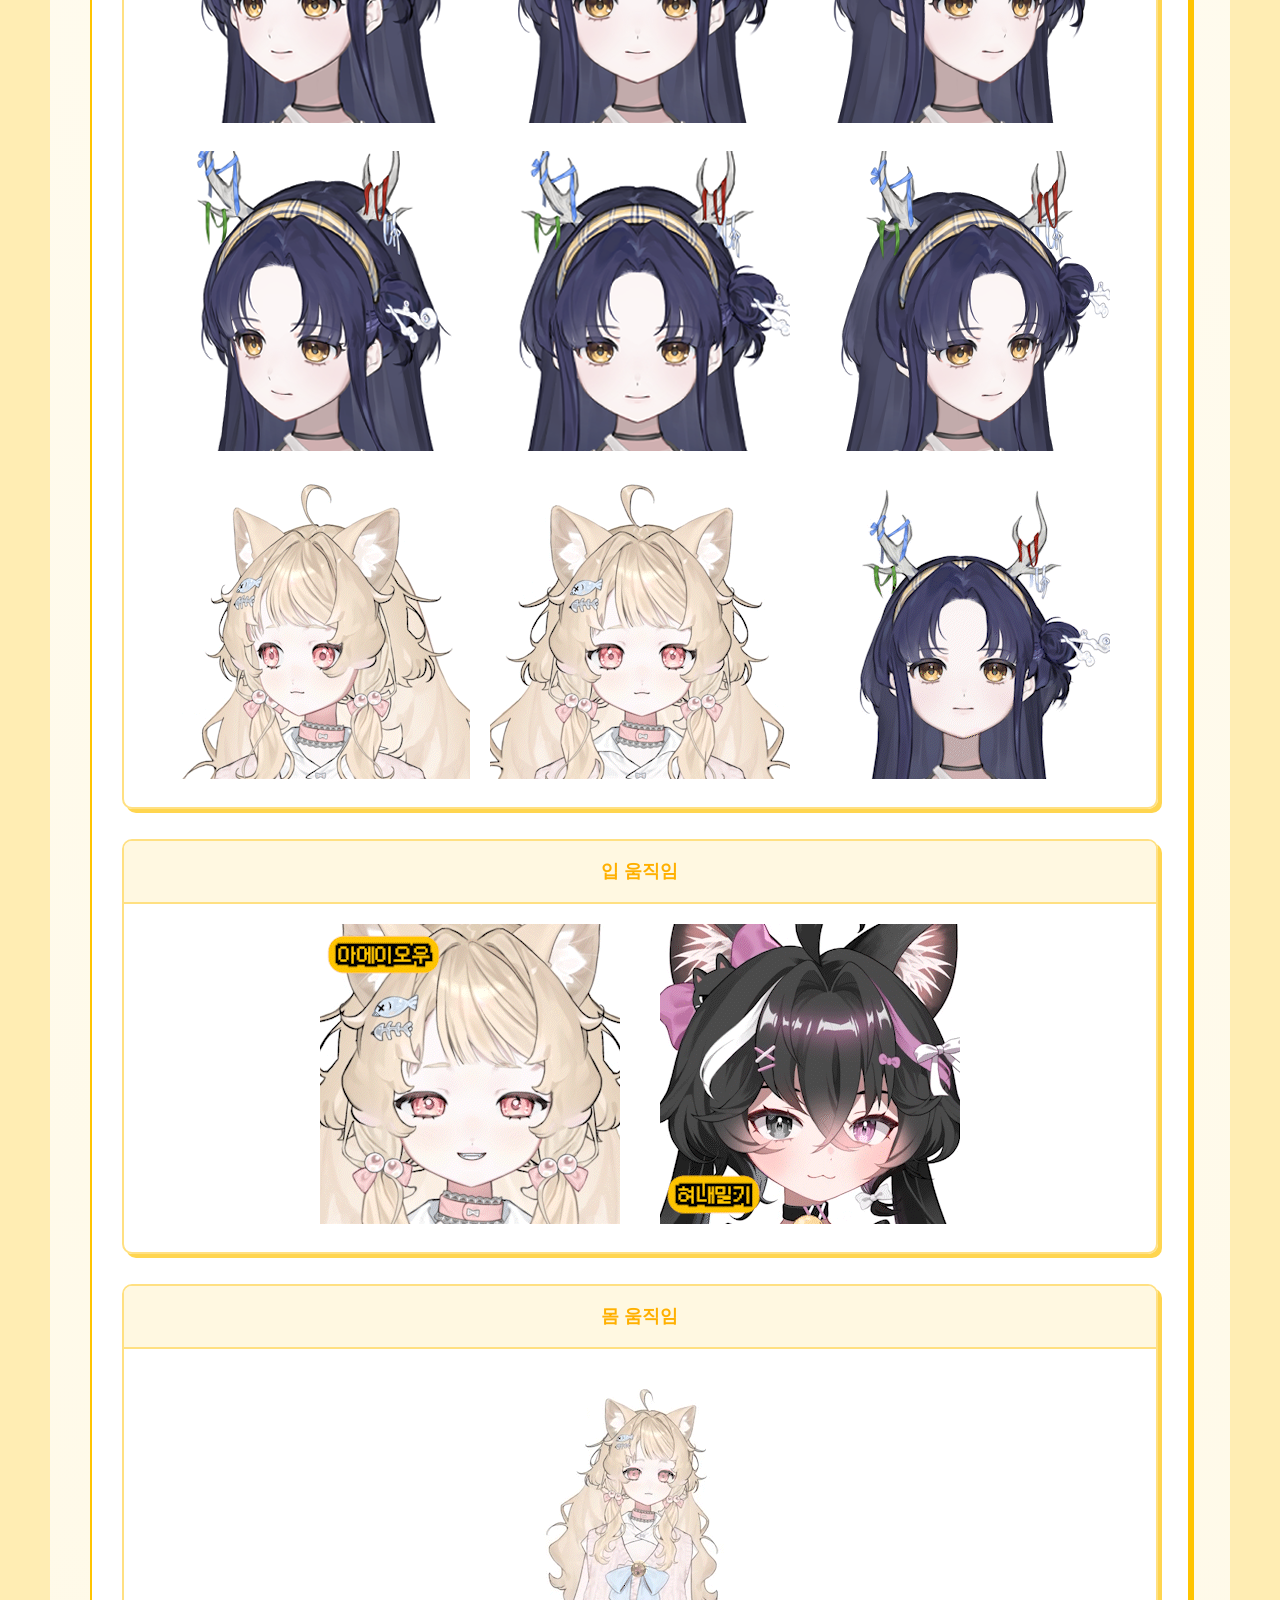
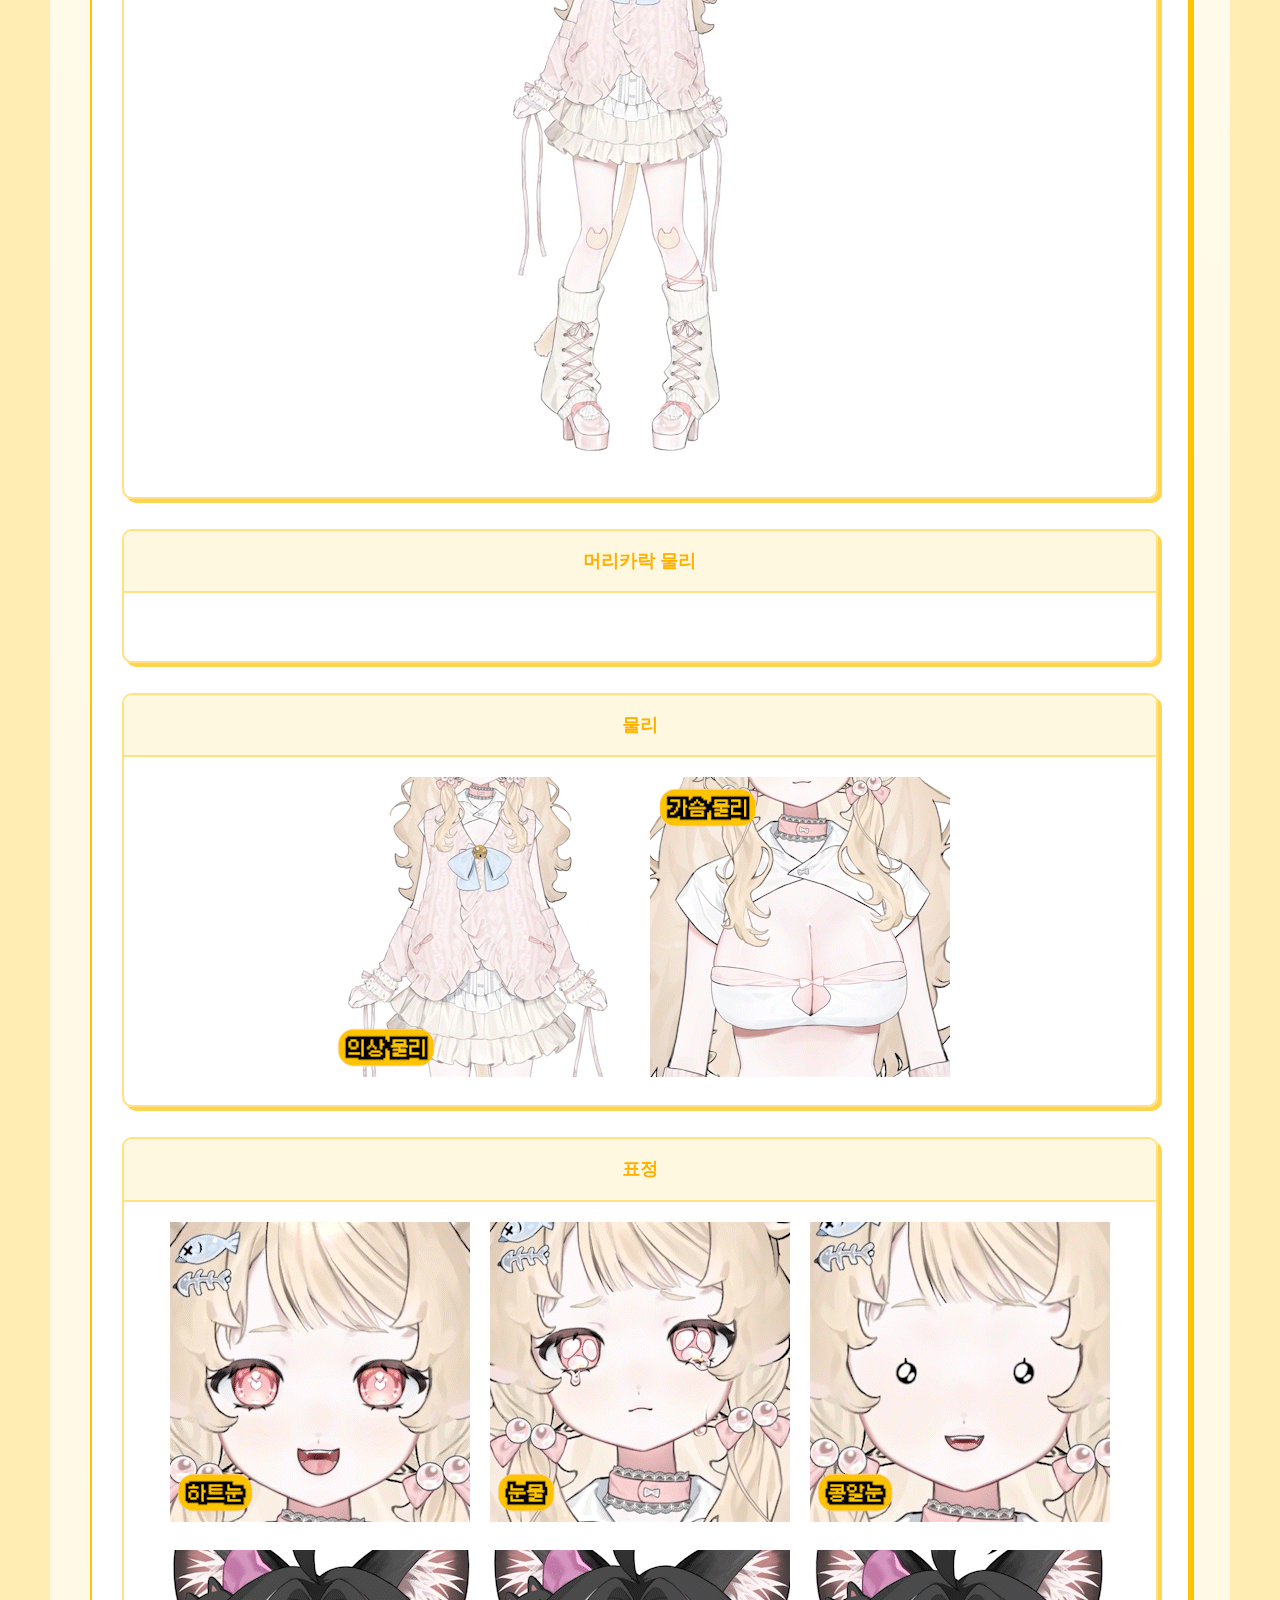
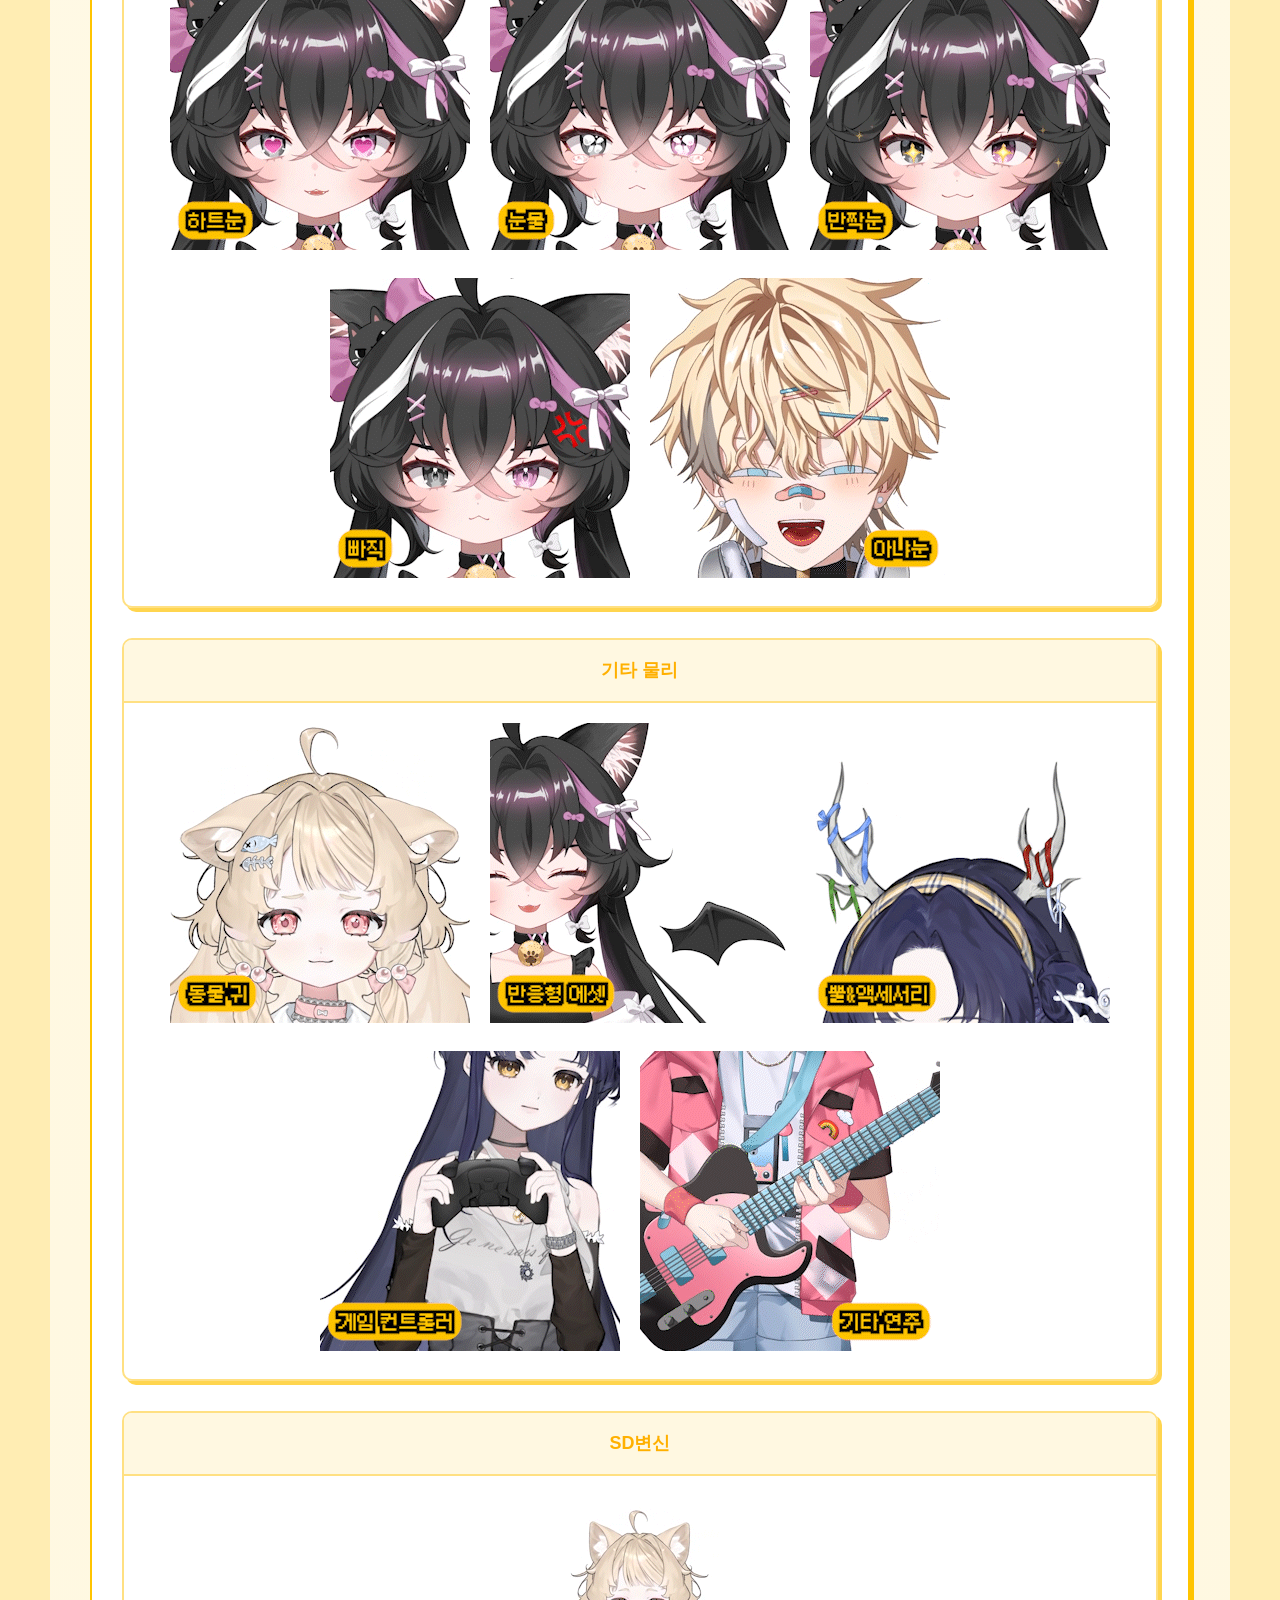
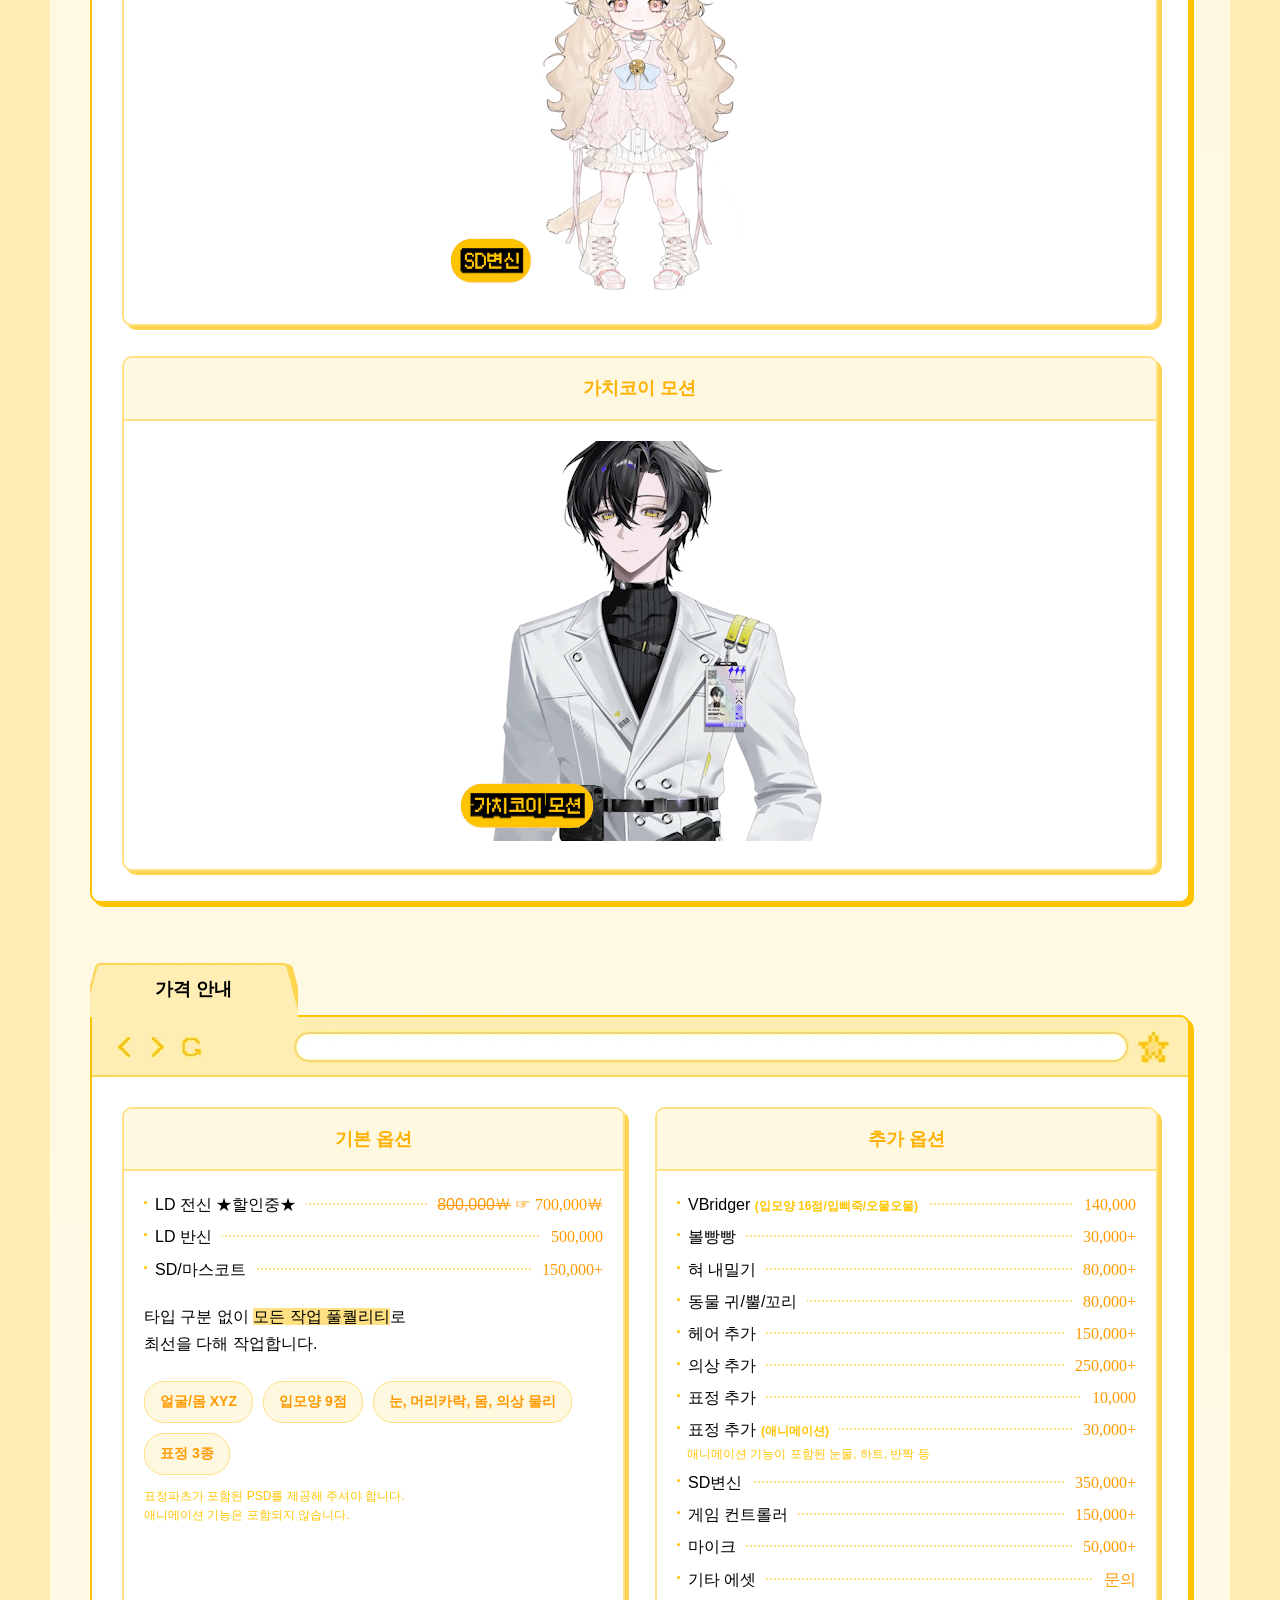
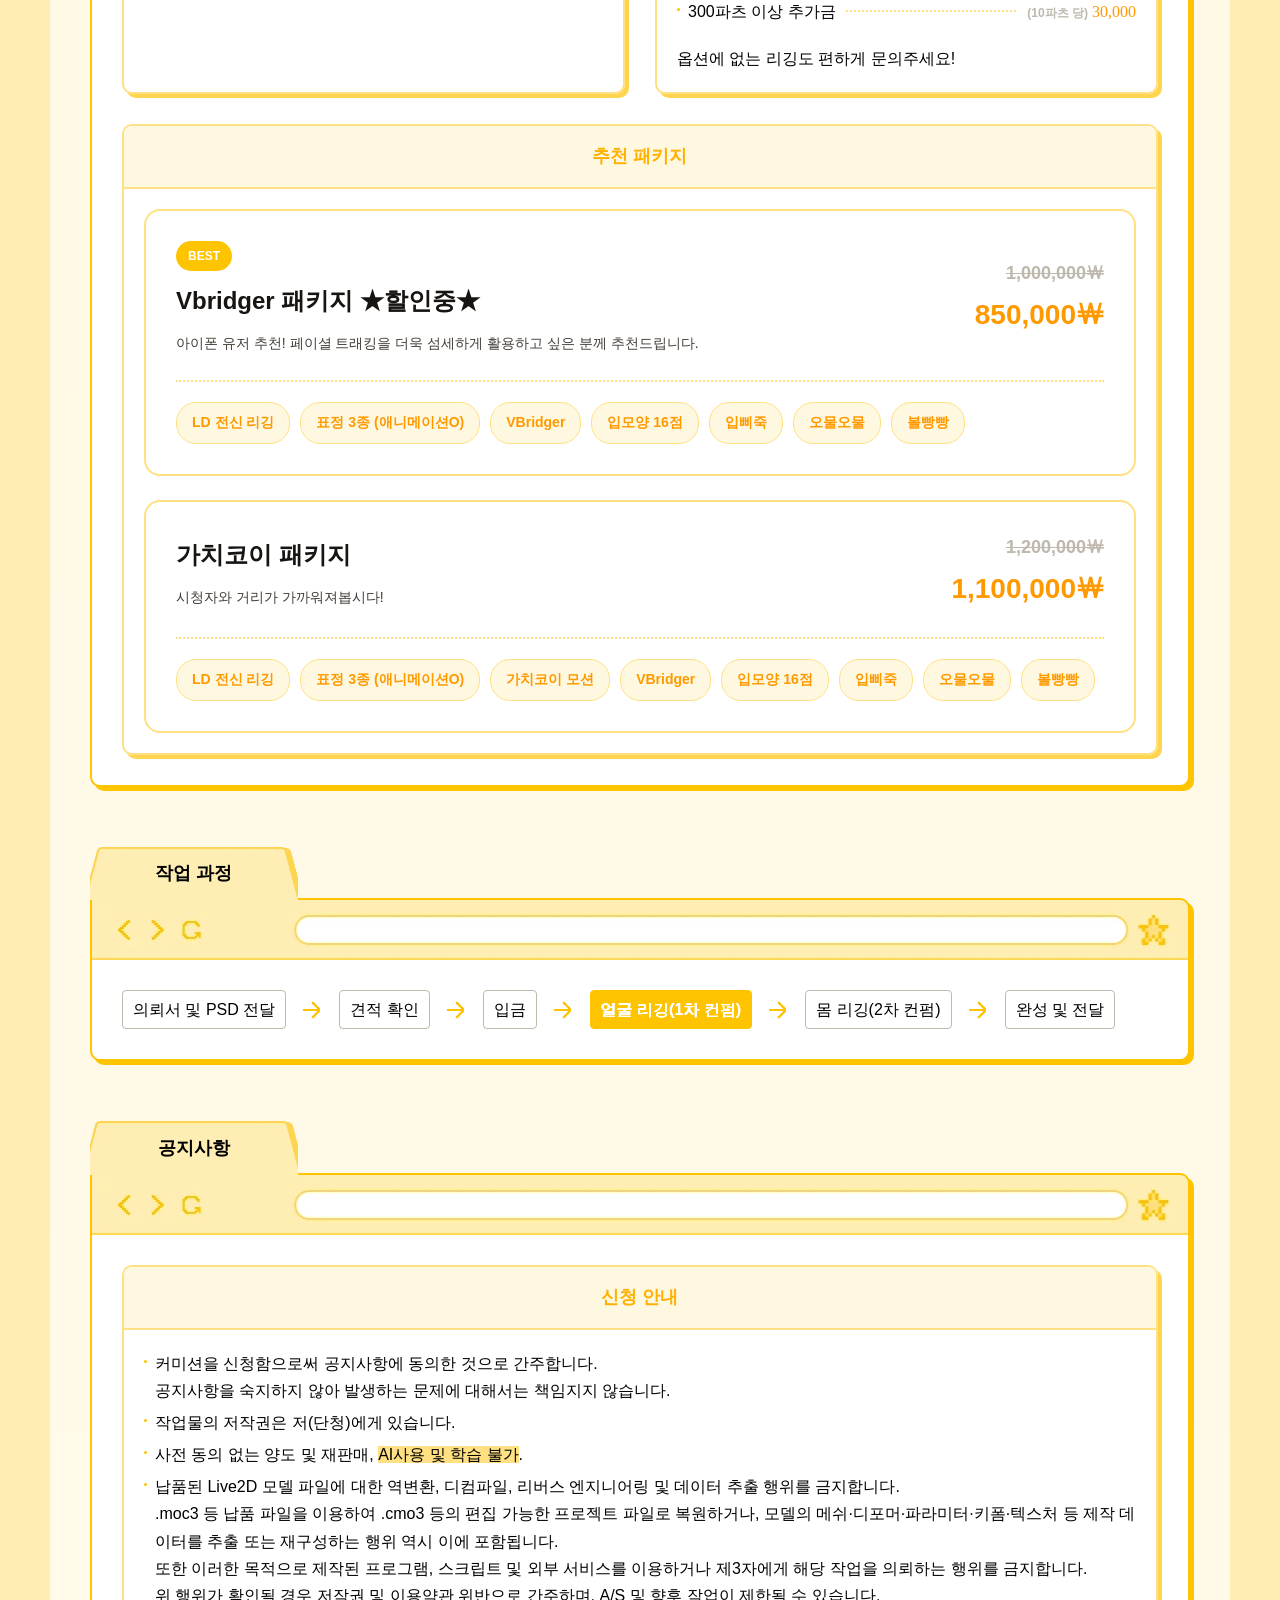
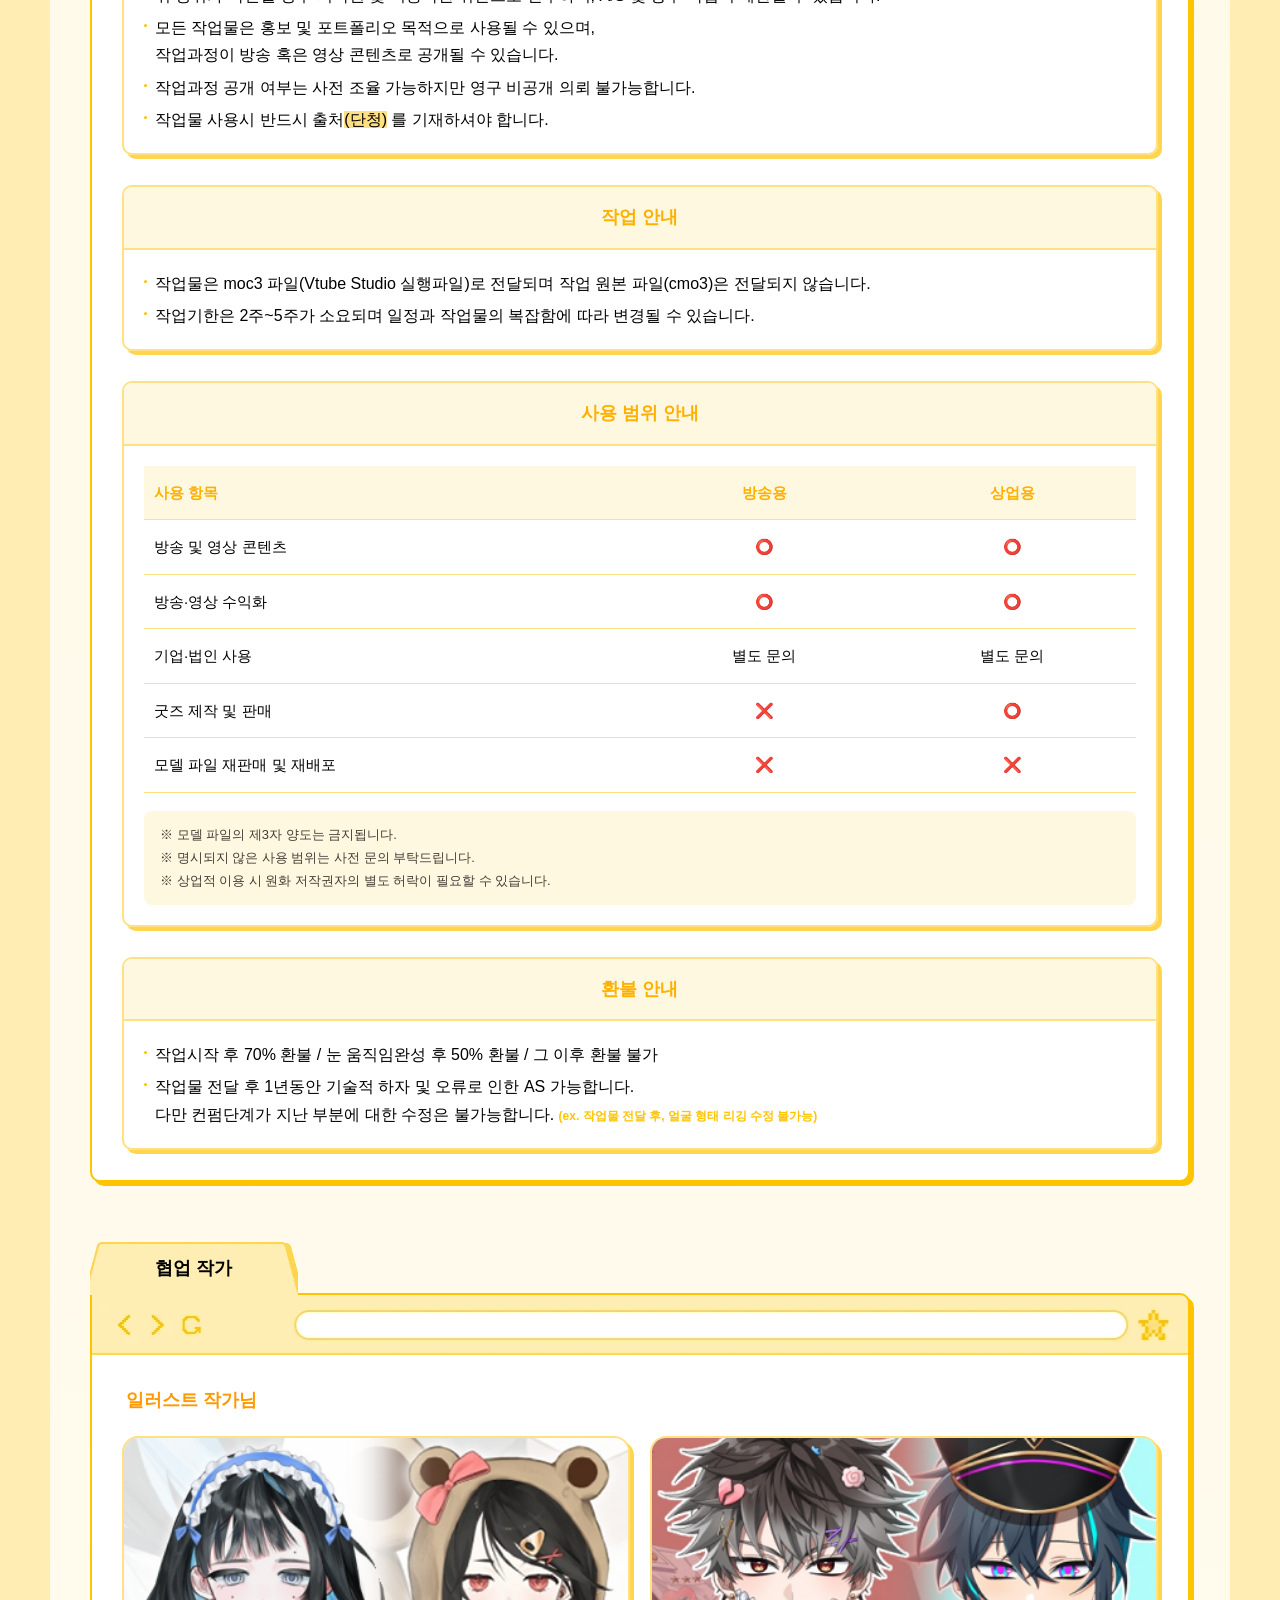
==== commit 7ea54bb6: "Update index.html" ====
--- a/index.html
+++ b/index.html
@@ -1997,6 +1997,7 @@
                     <div class="con_wrap">
                         <h3 class="con_tt mona">가치코이 모션</h3>
                         <ul class="con sample_li">
+							<li><img src="./img/sp_gachikoi02.webp" alt=""></li>
                             <li><img src="./img/sp_gachikoi01.webp" alt=""></li>
                         </ul>
                     </div>
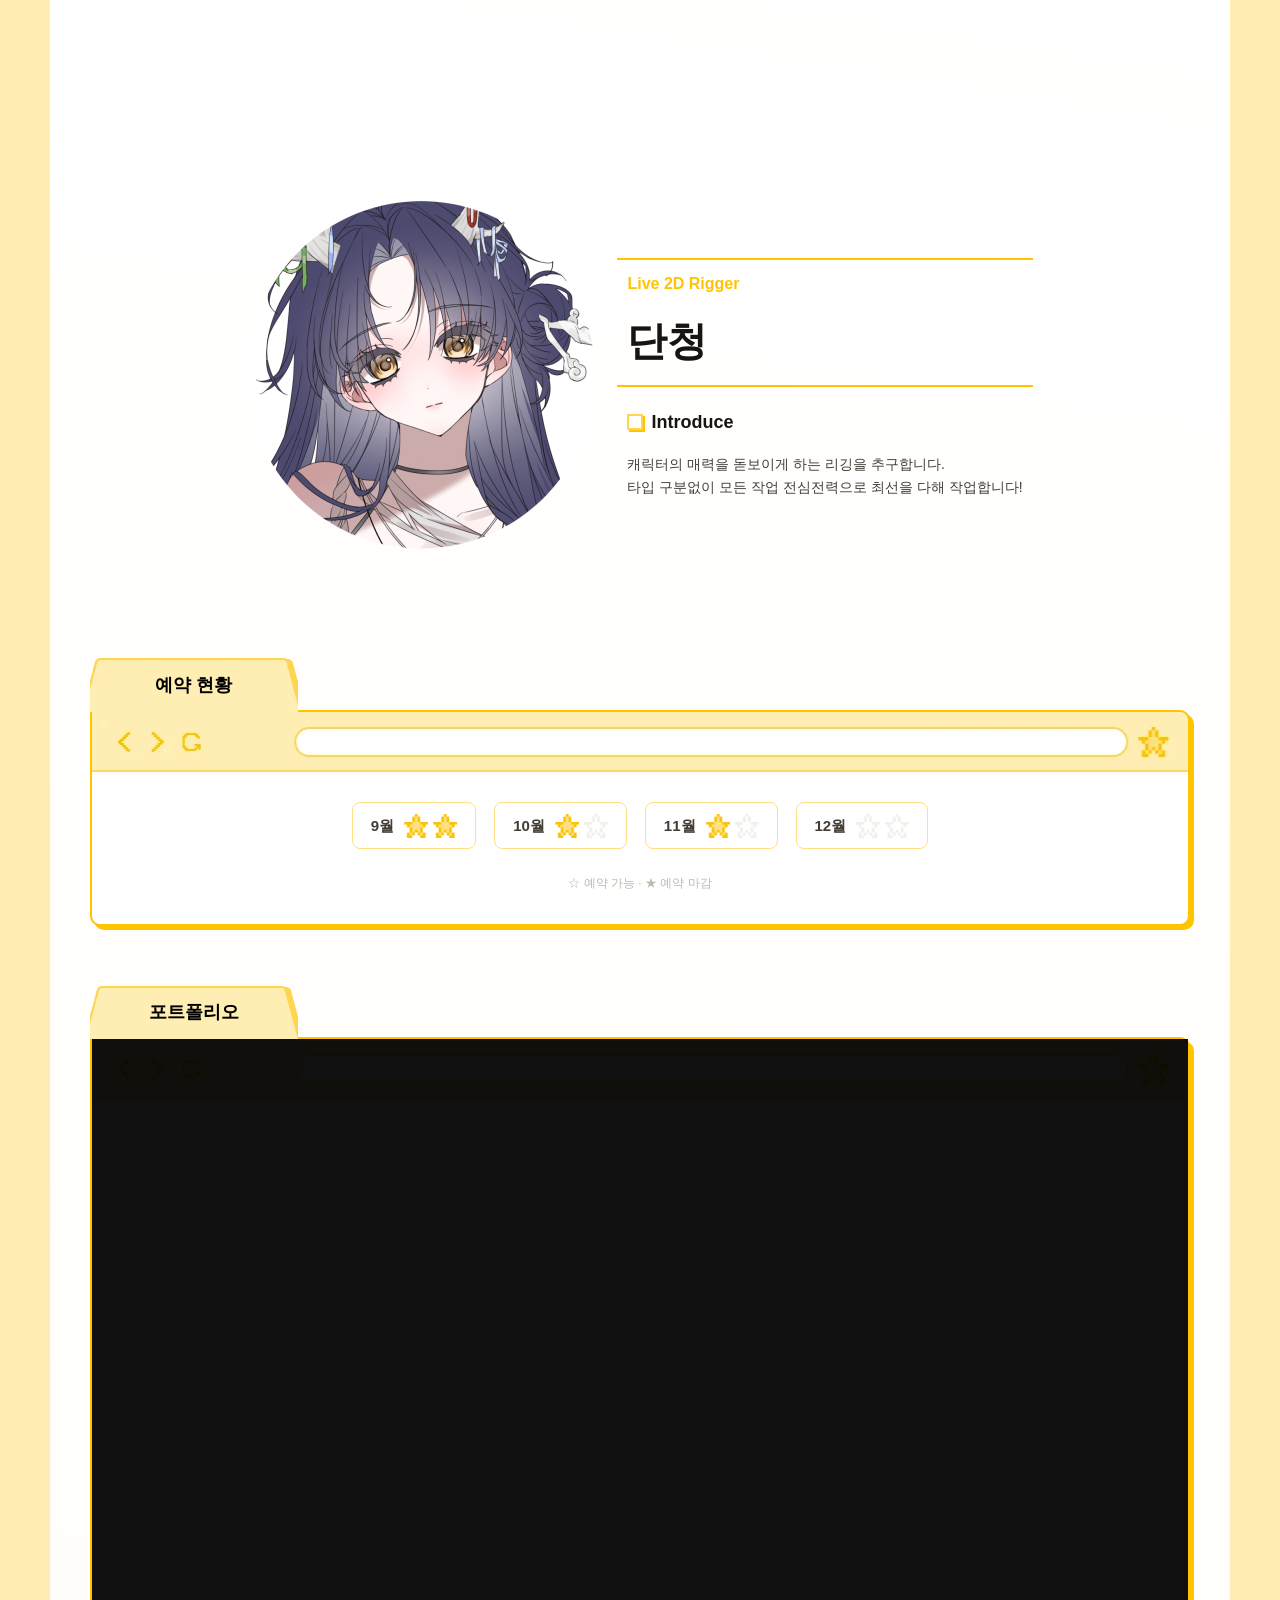
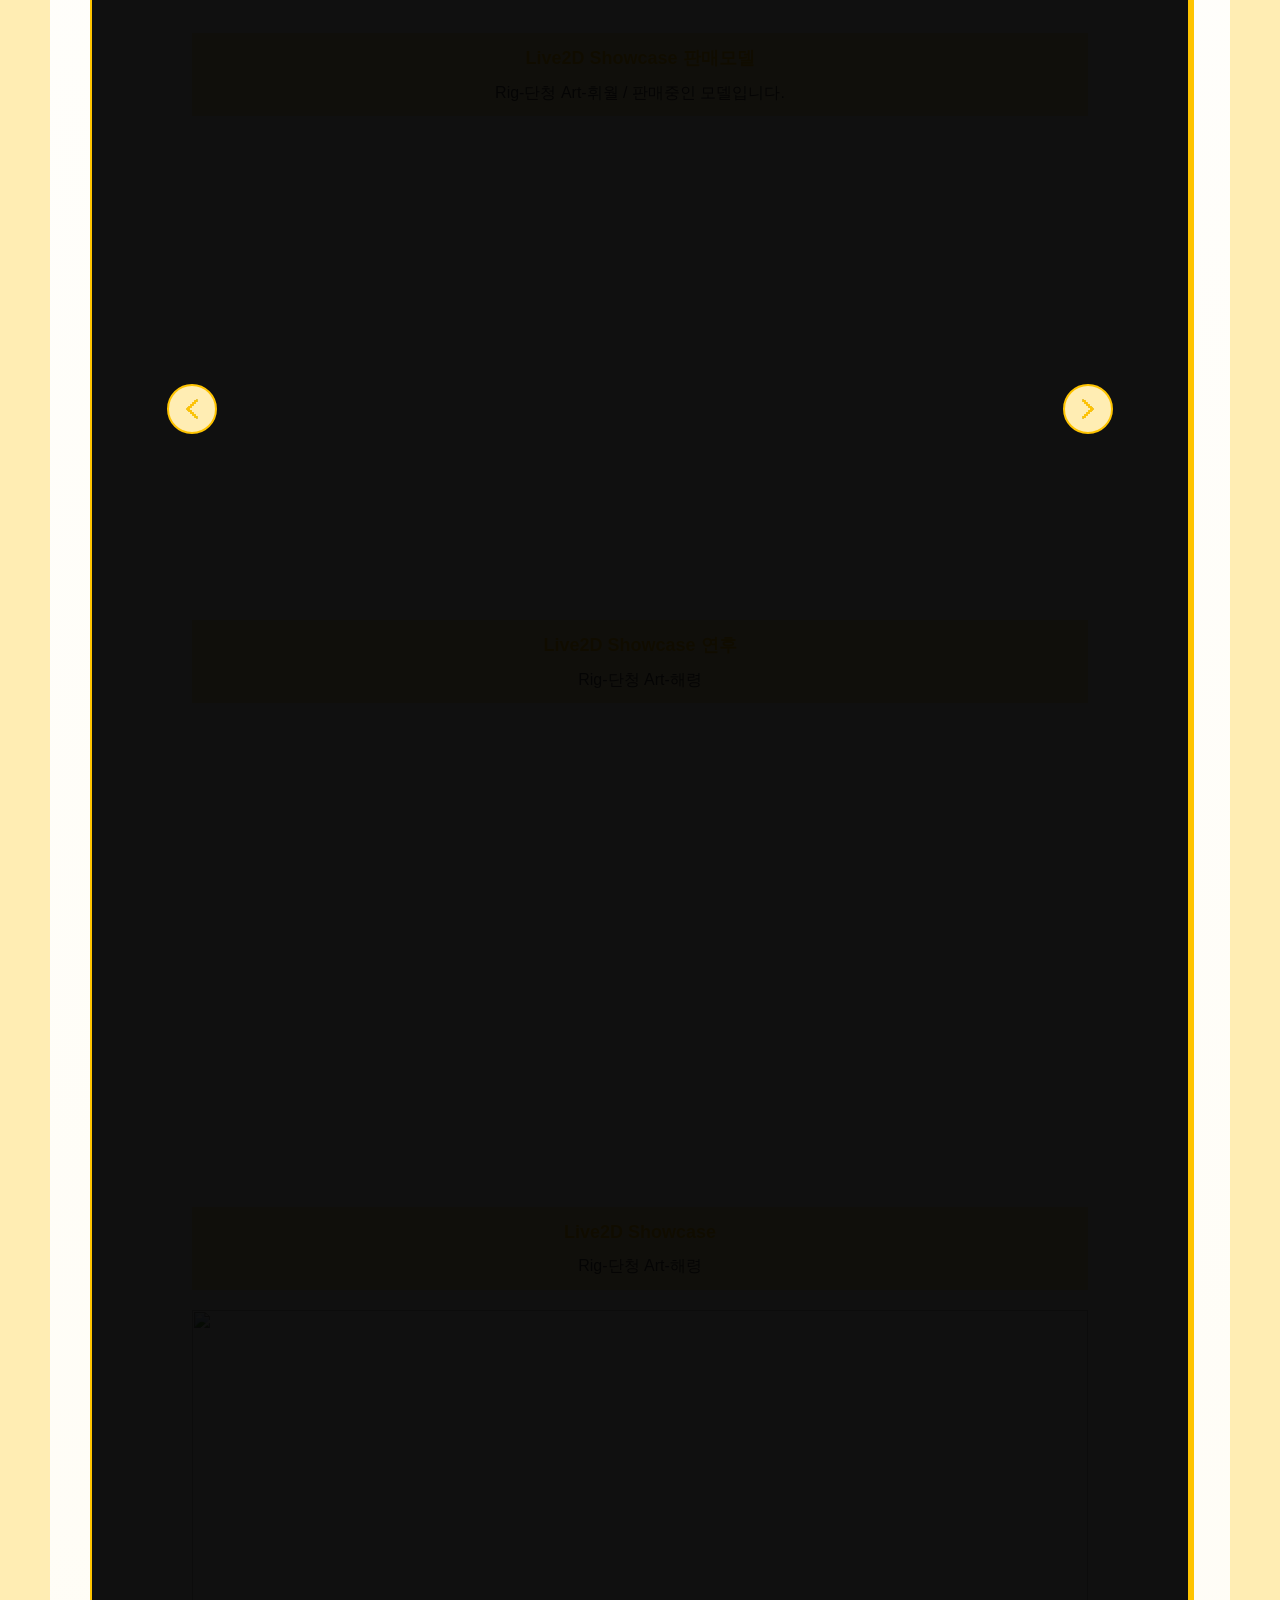
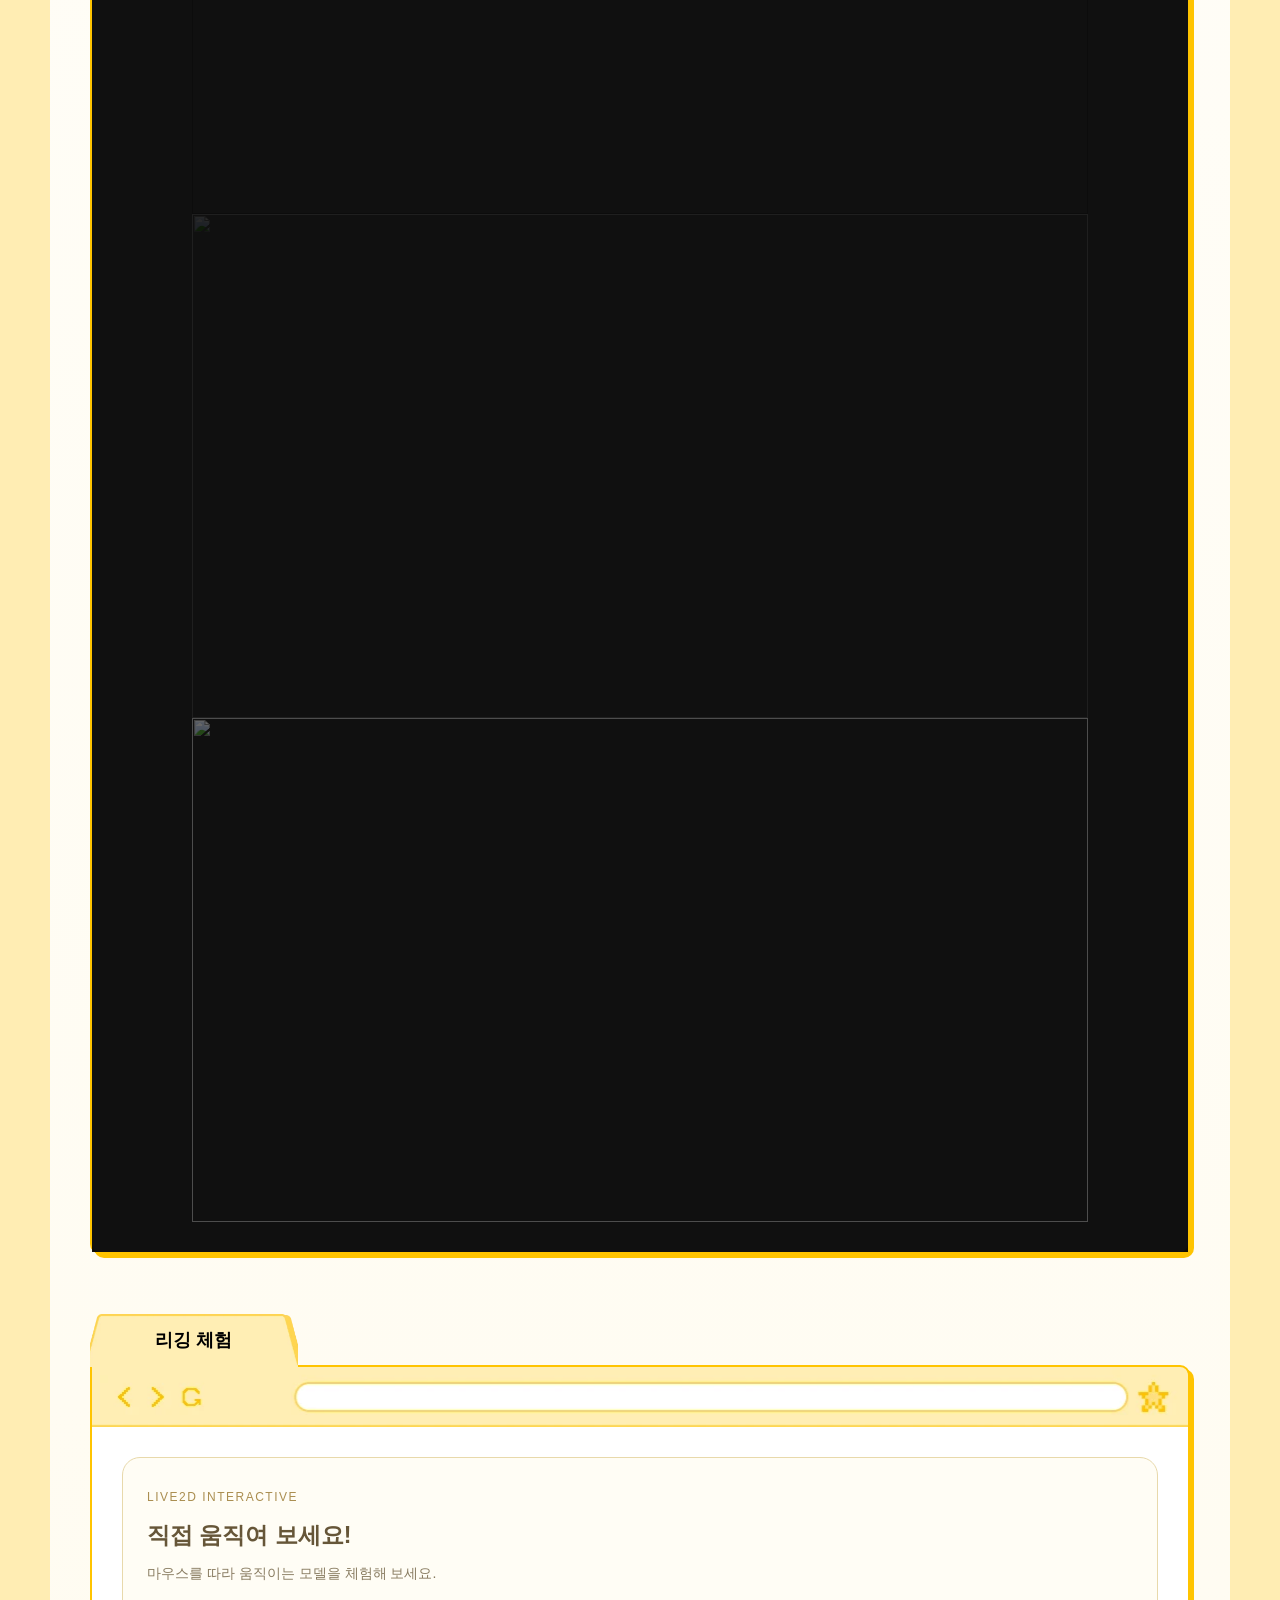
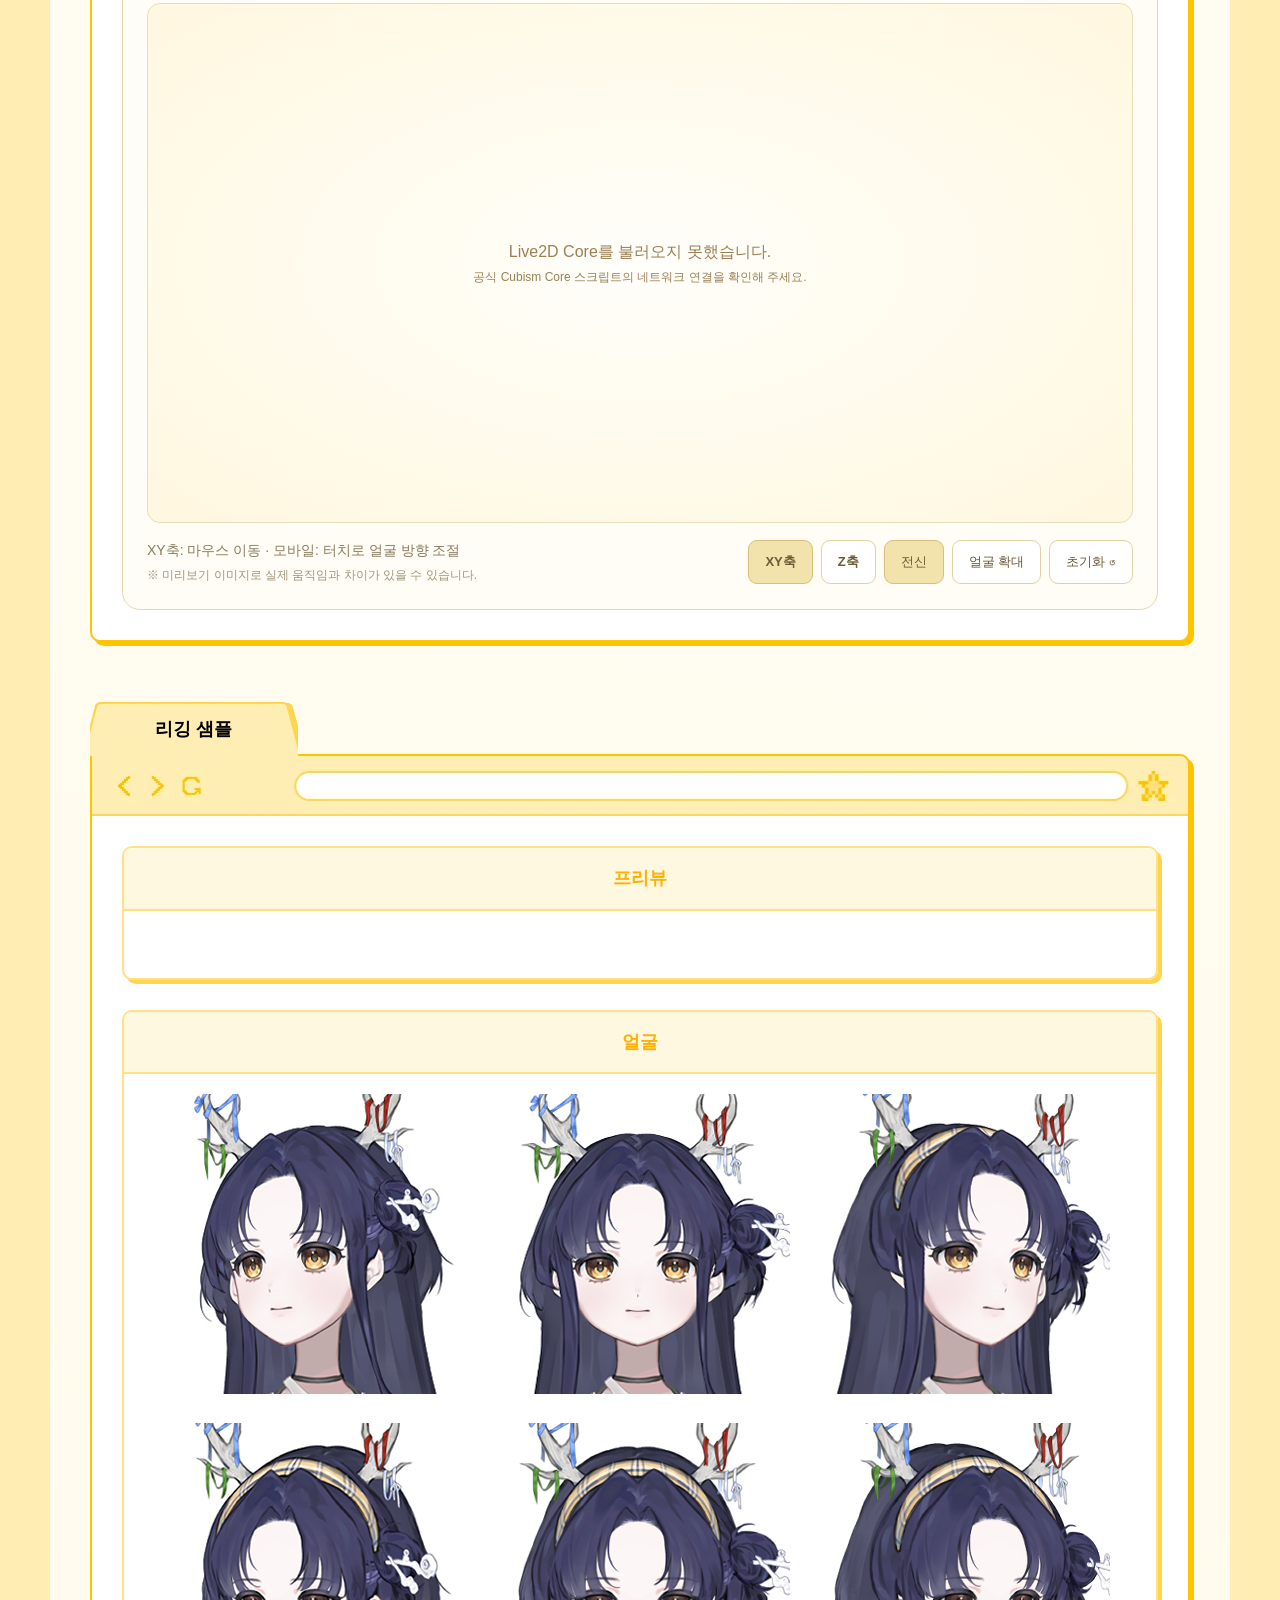
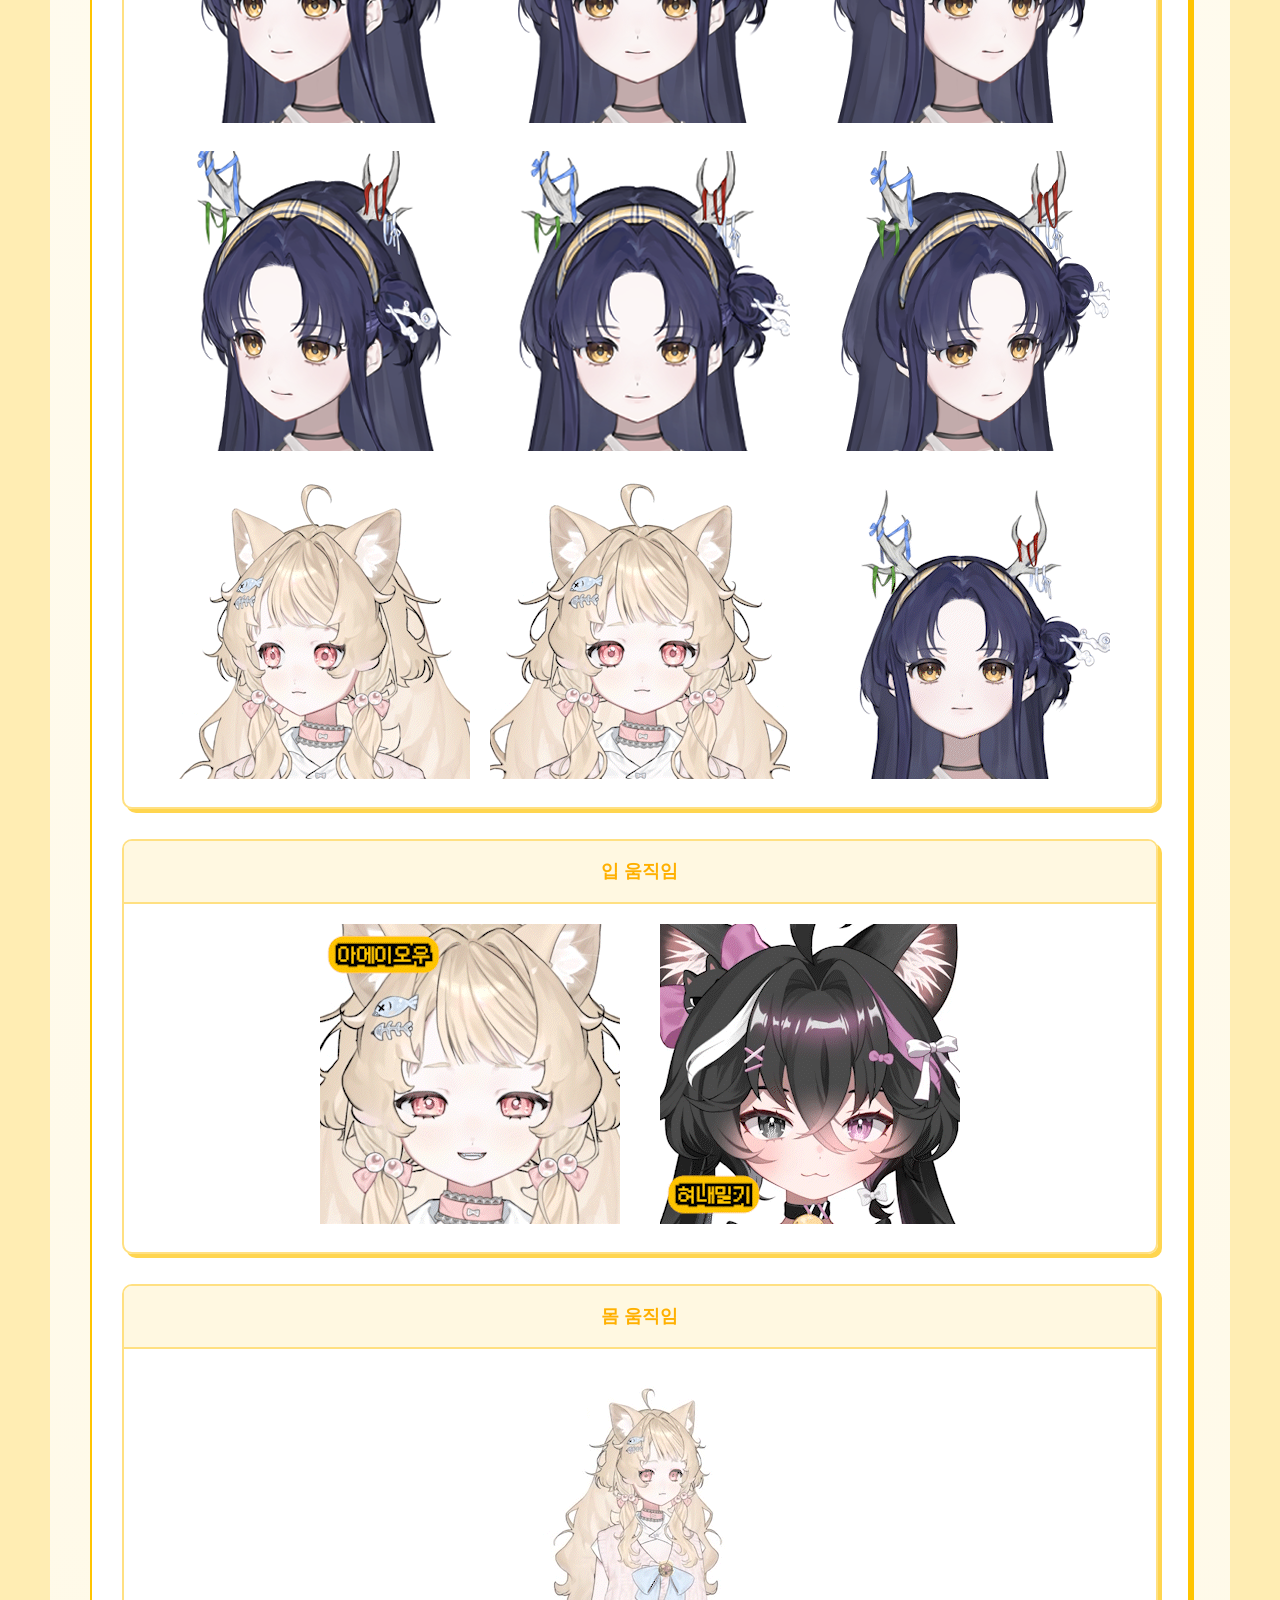
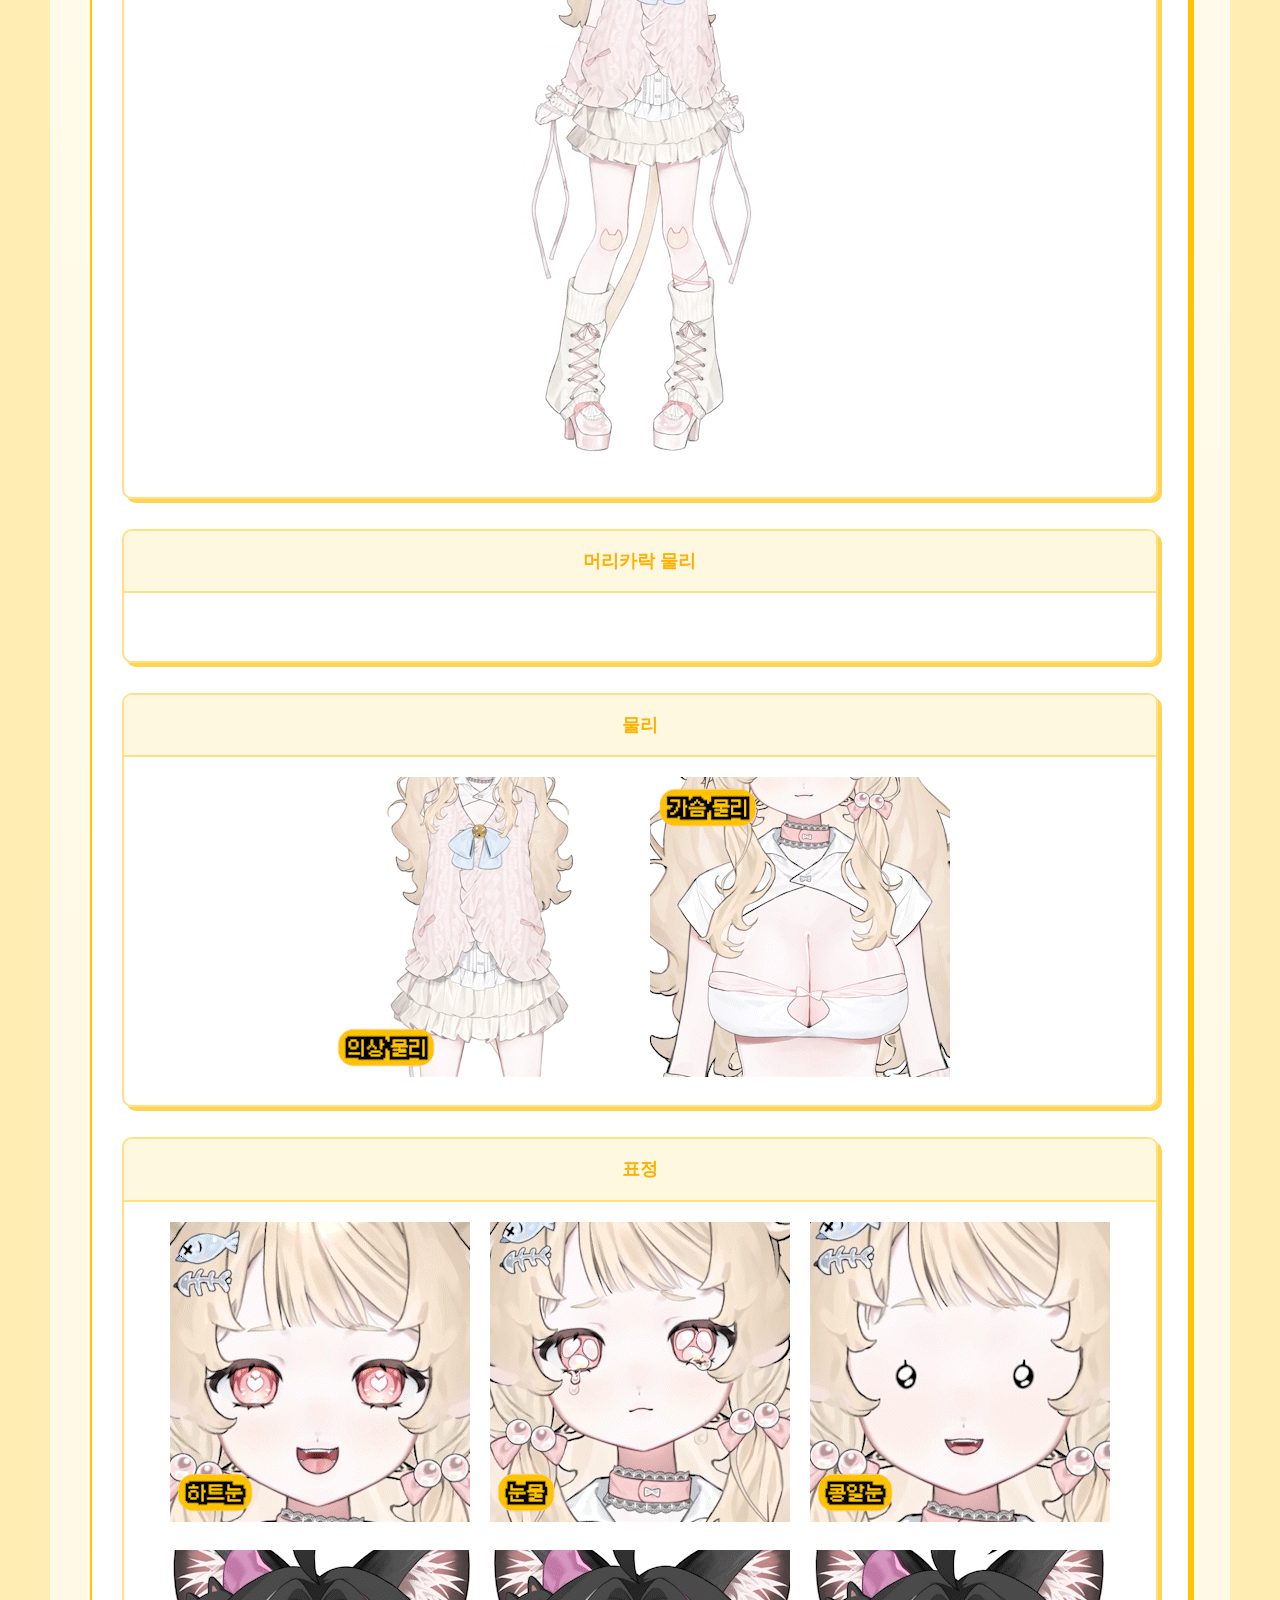
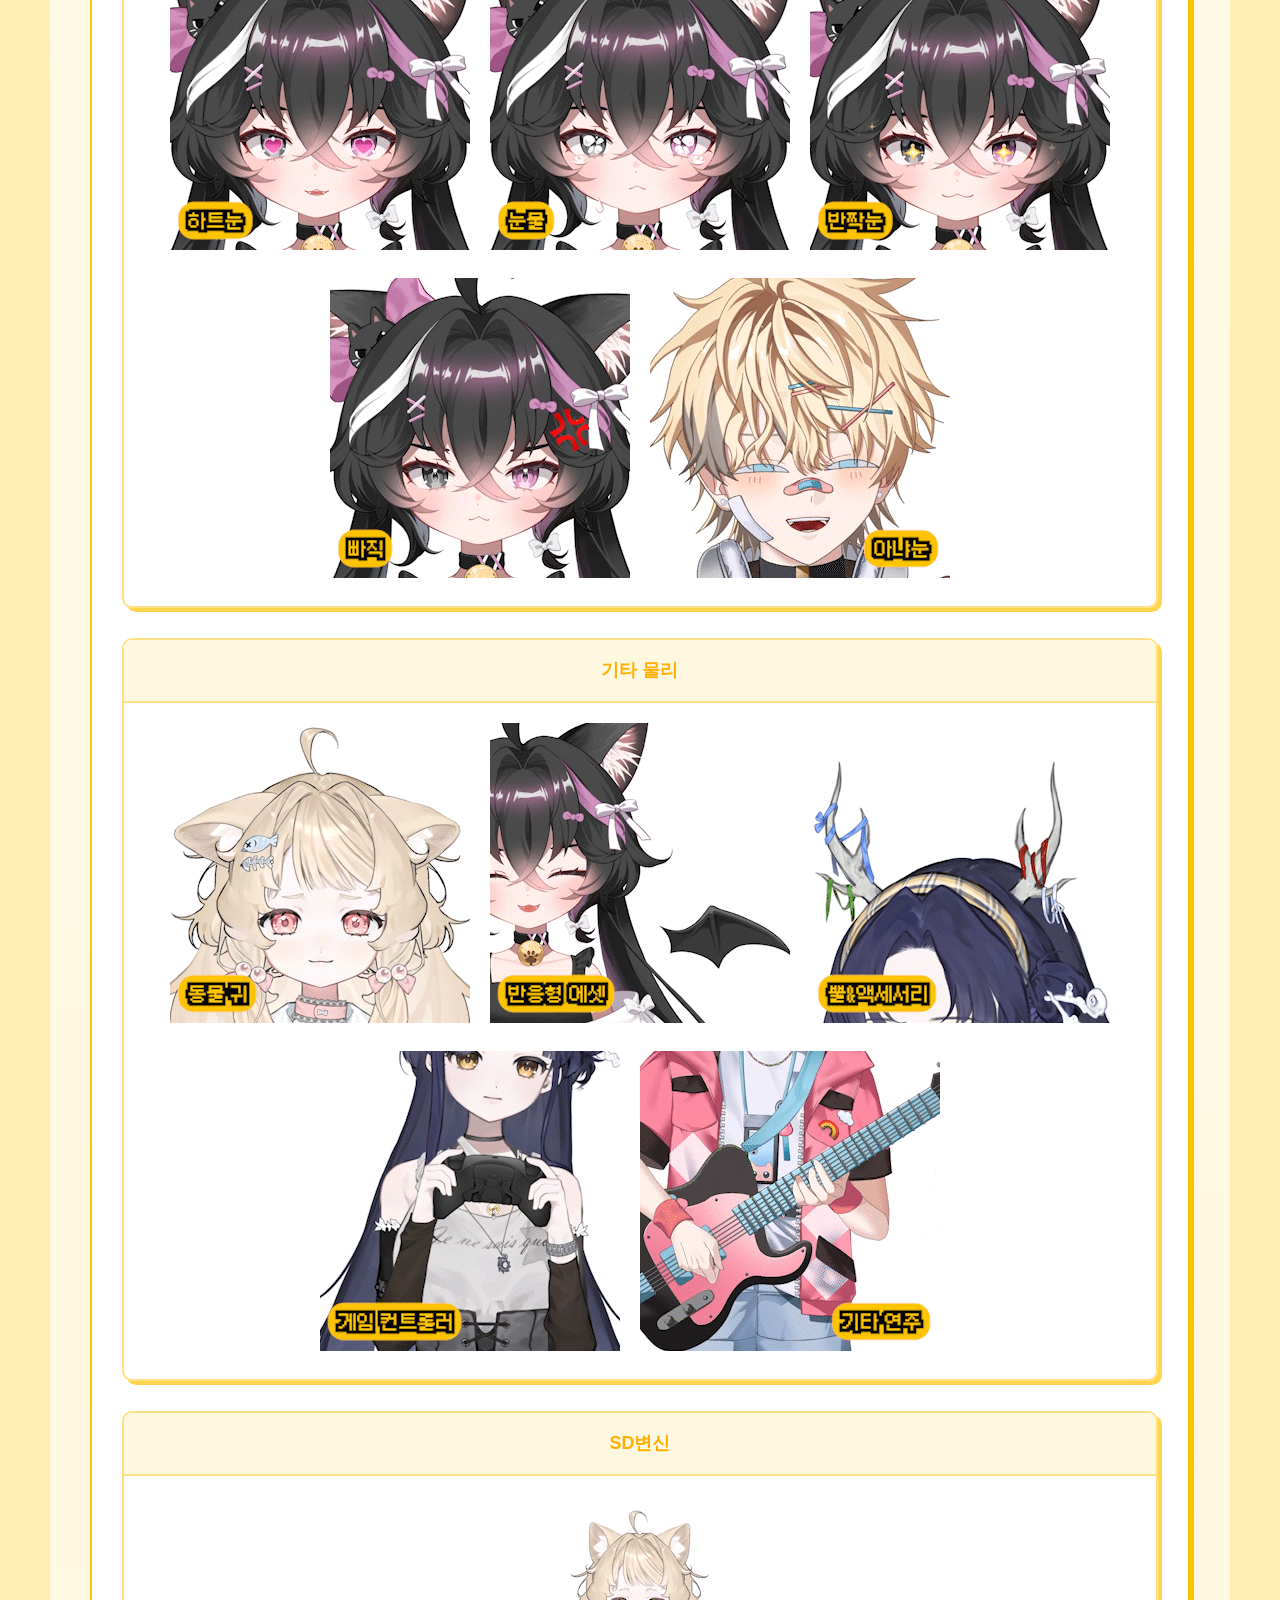
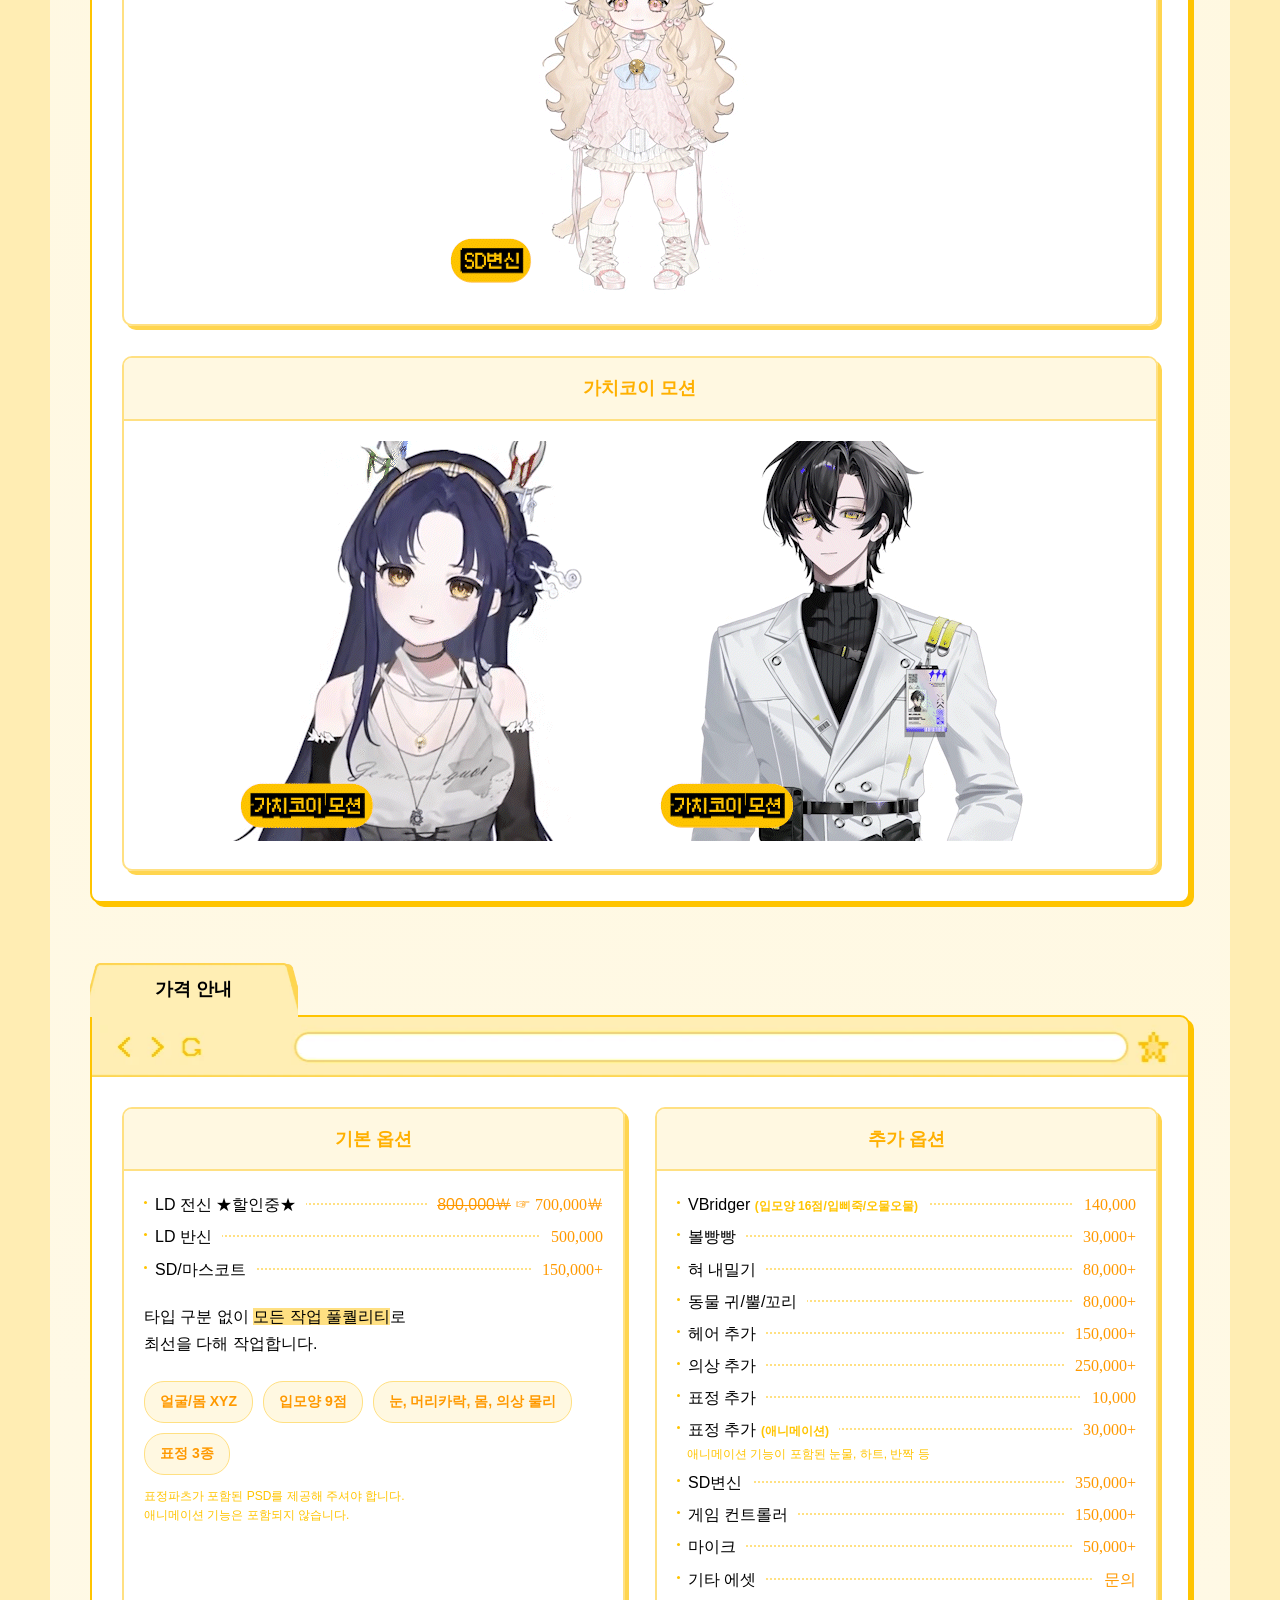
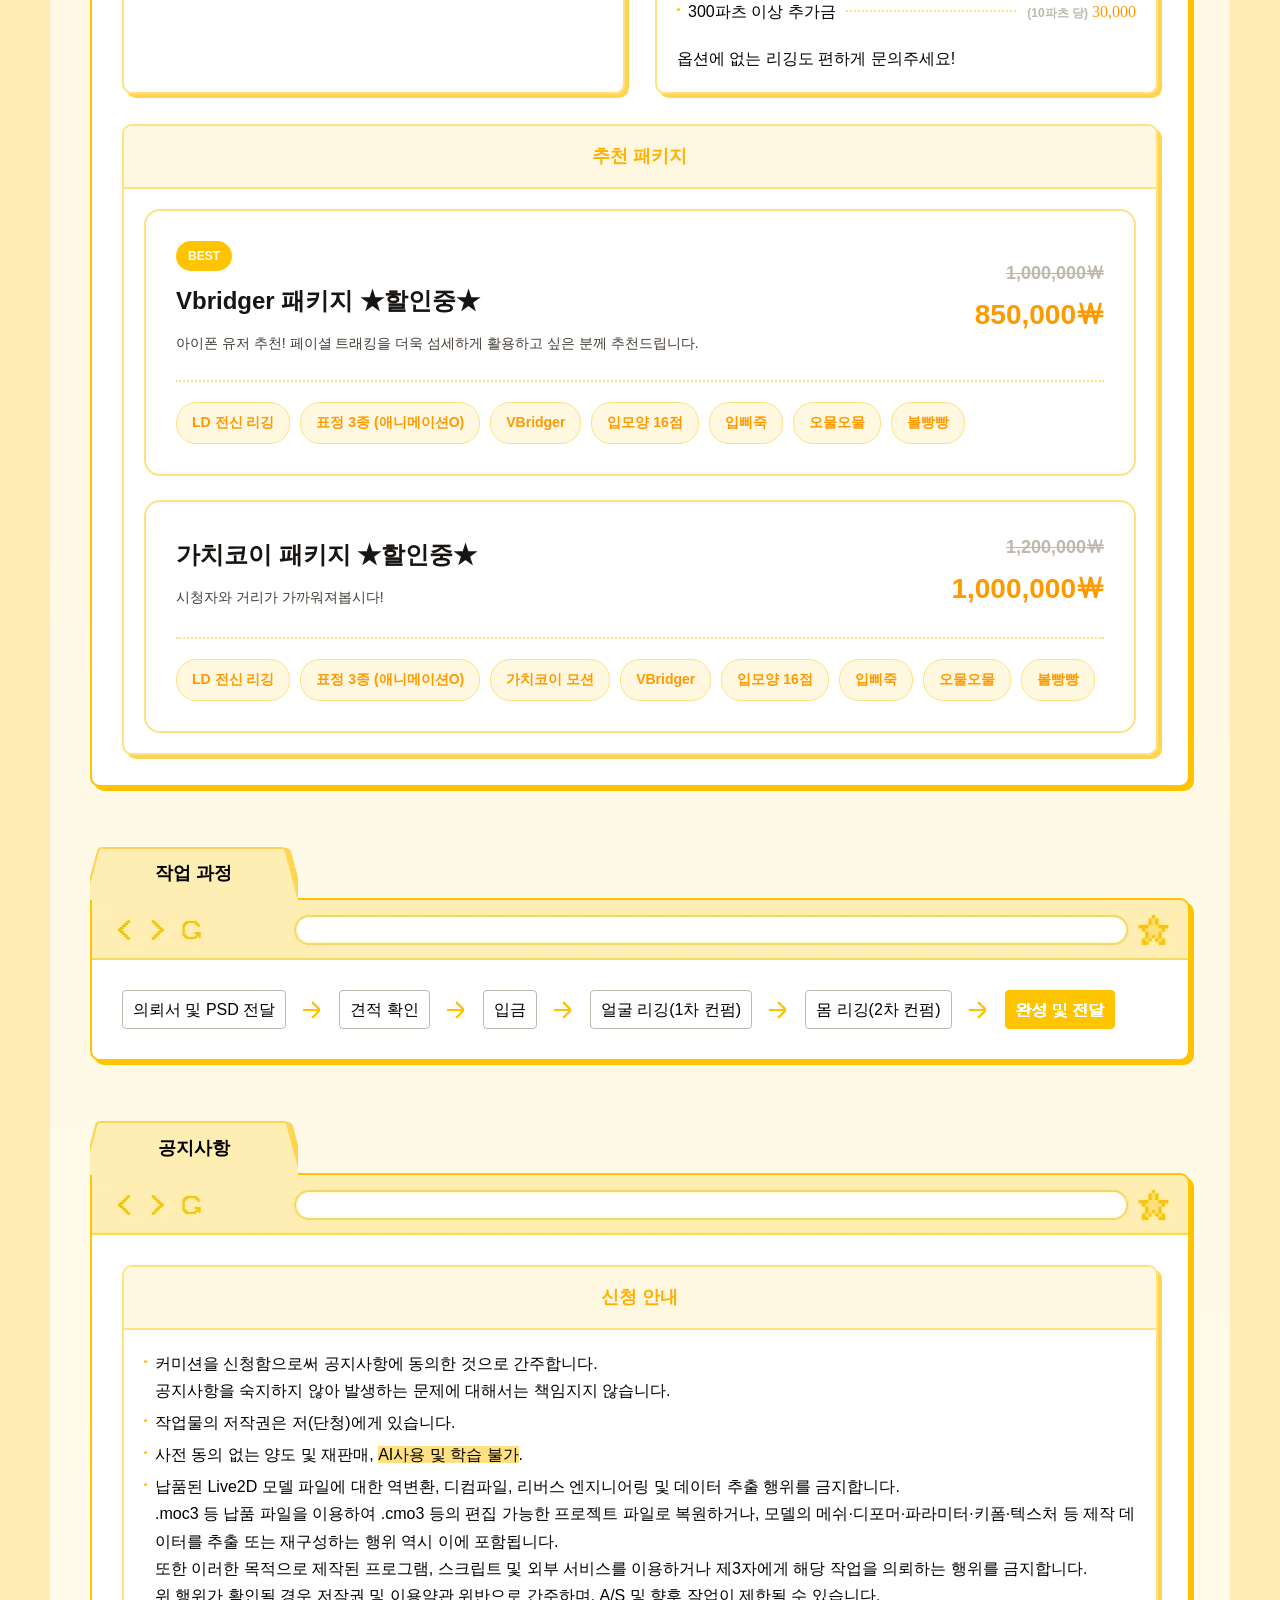
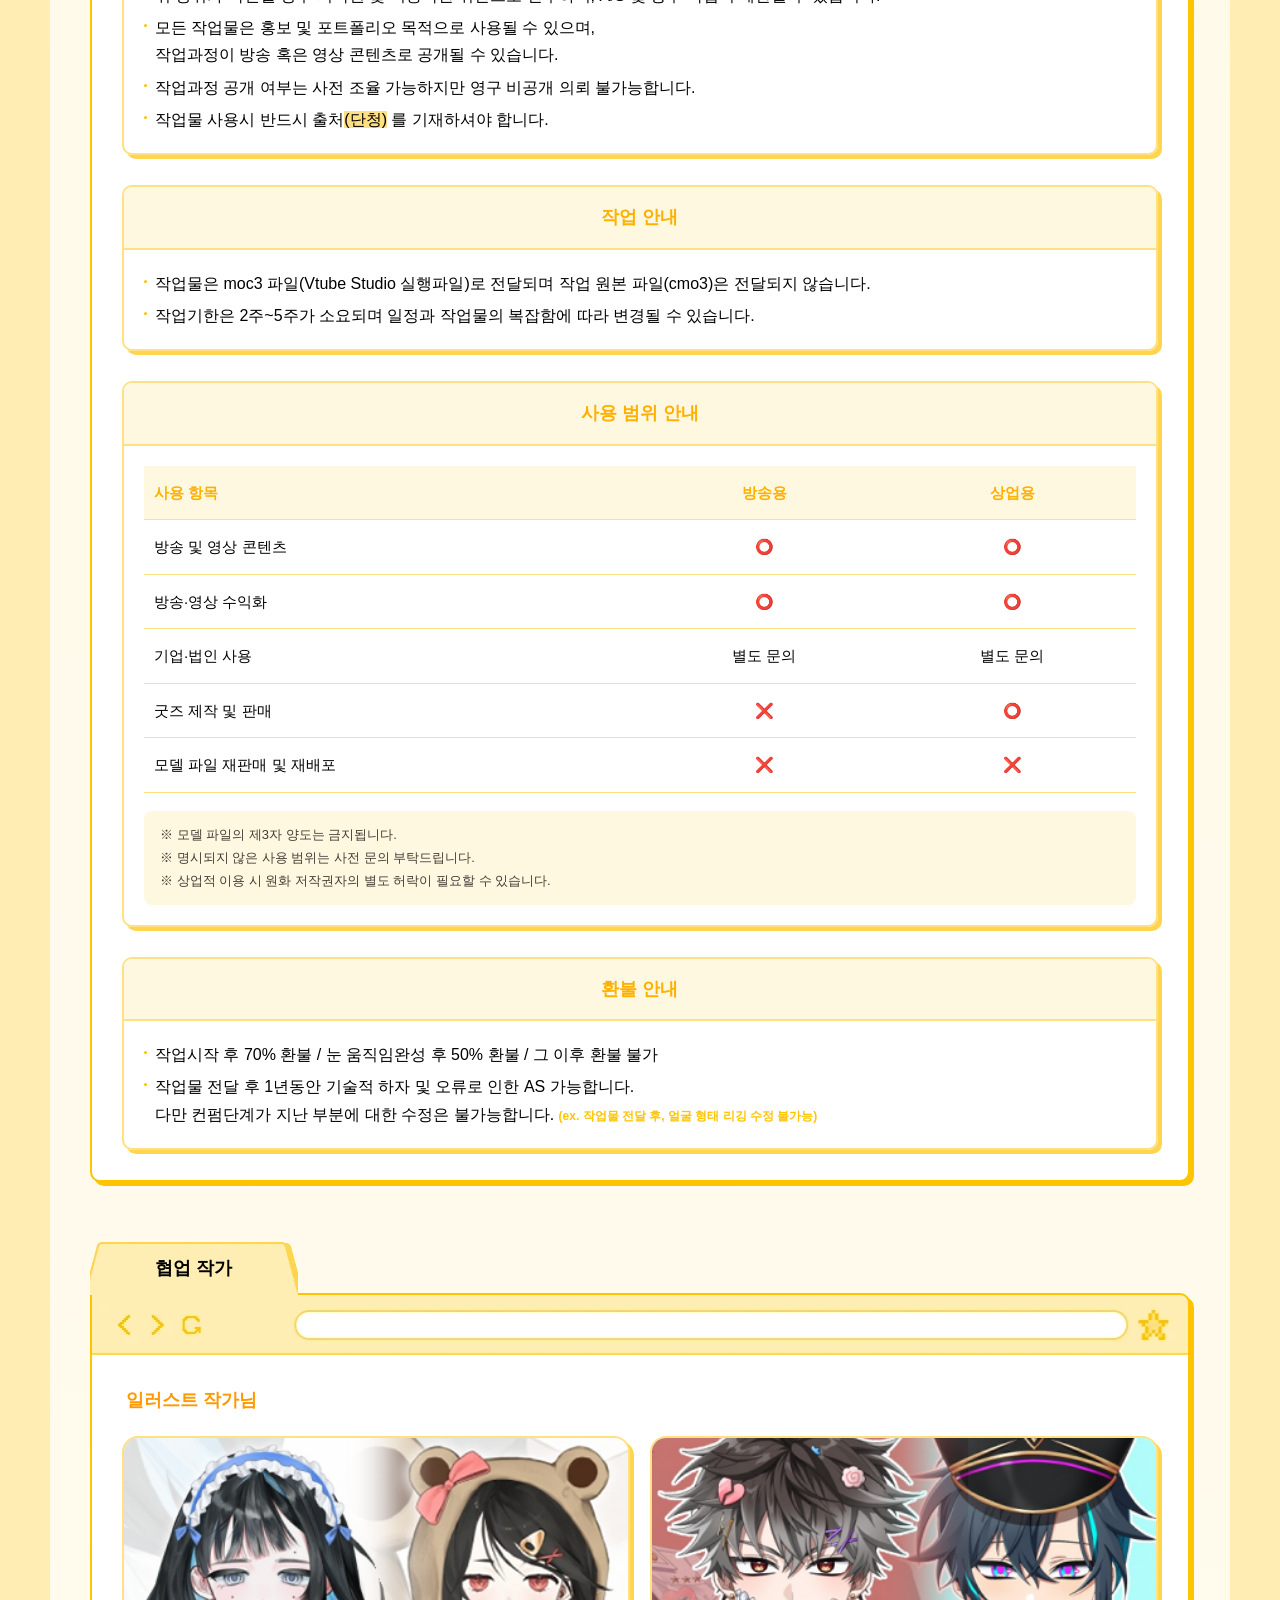
==== commit ae24222f: "Update index.html" ====
--- a/index.html
+++ b/index.html
@@ -2120,13 +2120,13 @@
 					        ">
 					            <div class="package_head">
 					                <div class="package_info">
-					                    <p class="package_name mona">가치코이 패키지</p>
+					                    <p class="package_name mona">가치코이 패키지 ★할인중★</p>
 					                    <p class="package_copy">시청자와 거리가 가까워져봅시다!</p>
 					                </div>
 					
 					                <div class="package_price">
 					                    <del class="mona">1,200,000￦</del>
-					                    <strong class="mona">1,100,000￦</strong>
+					                    <strong class="mona">1,000,000￦</strong>
 					                </div>
 					            </div>
 					
